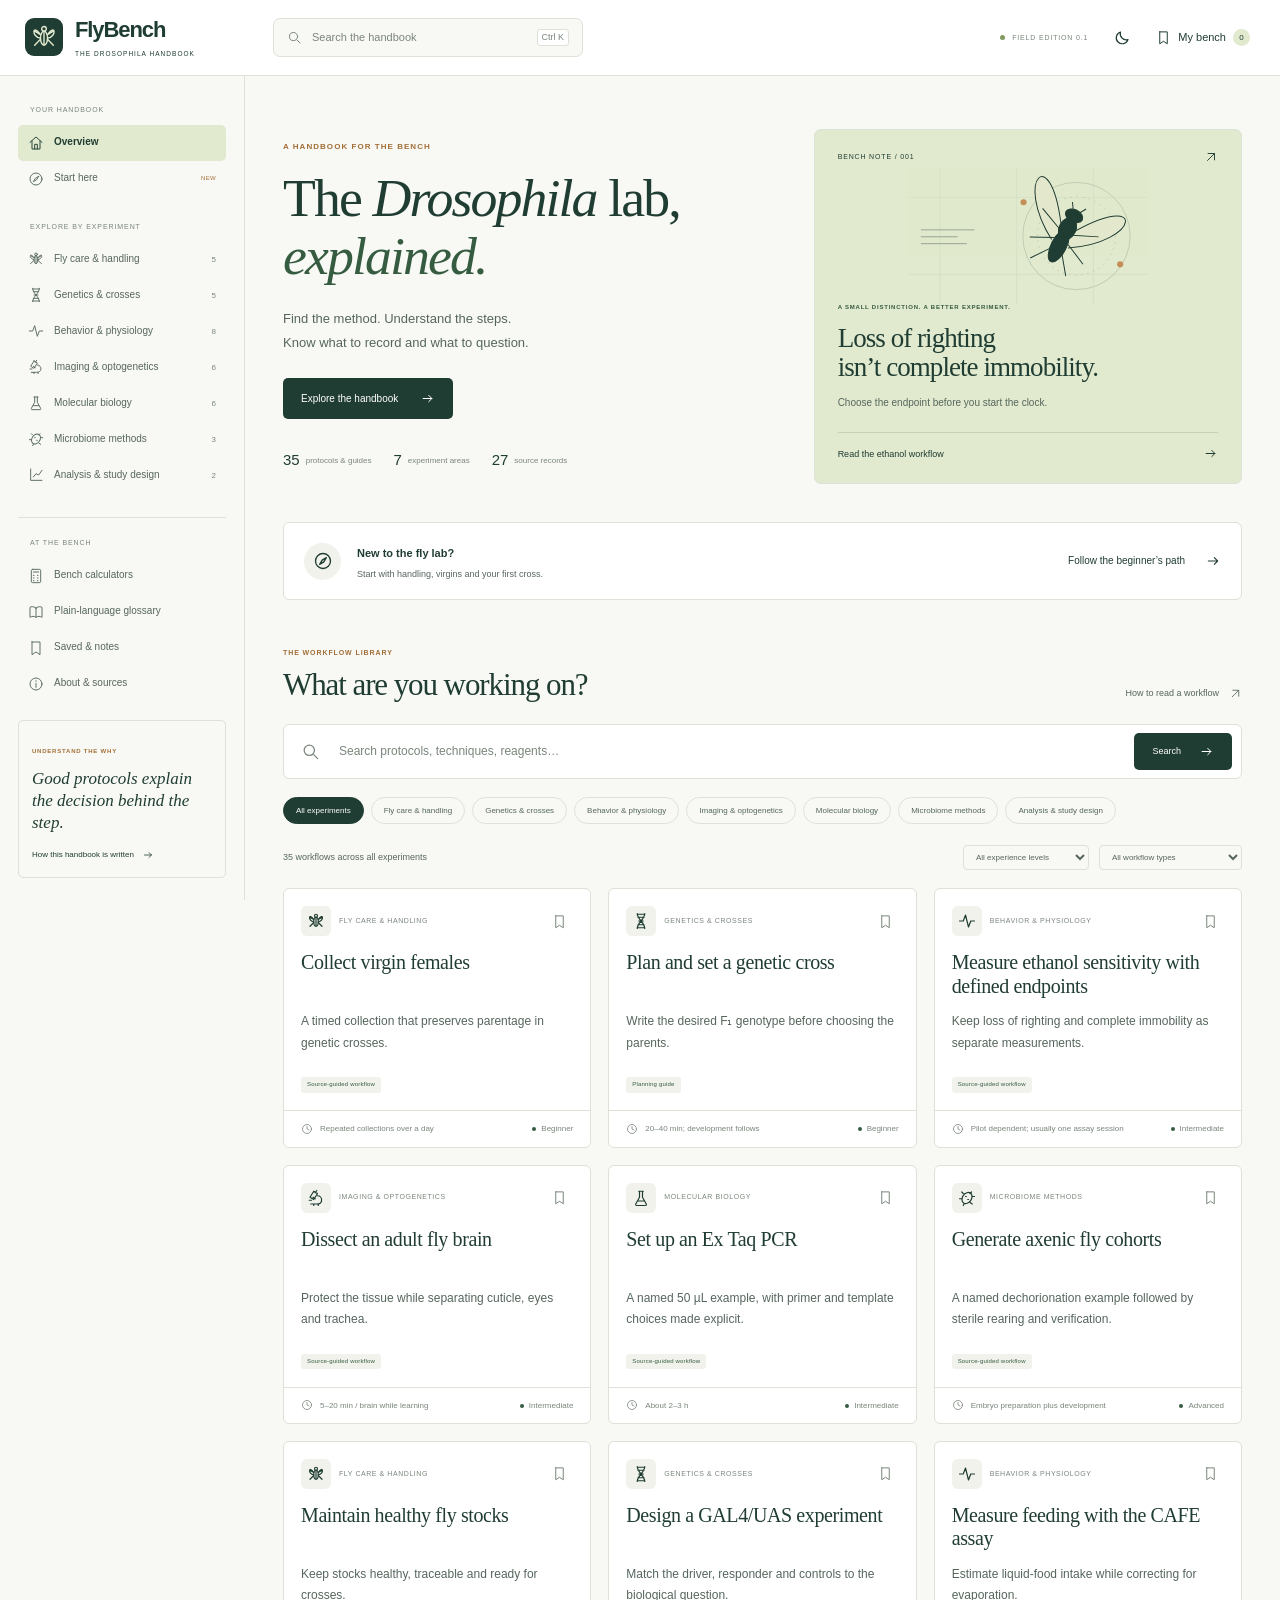
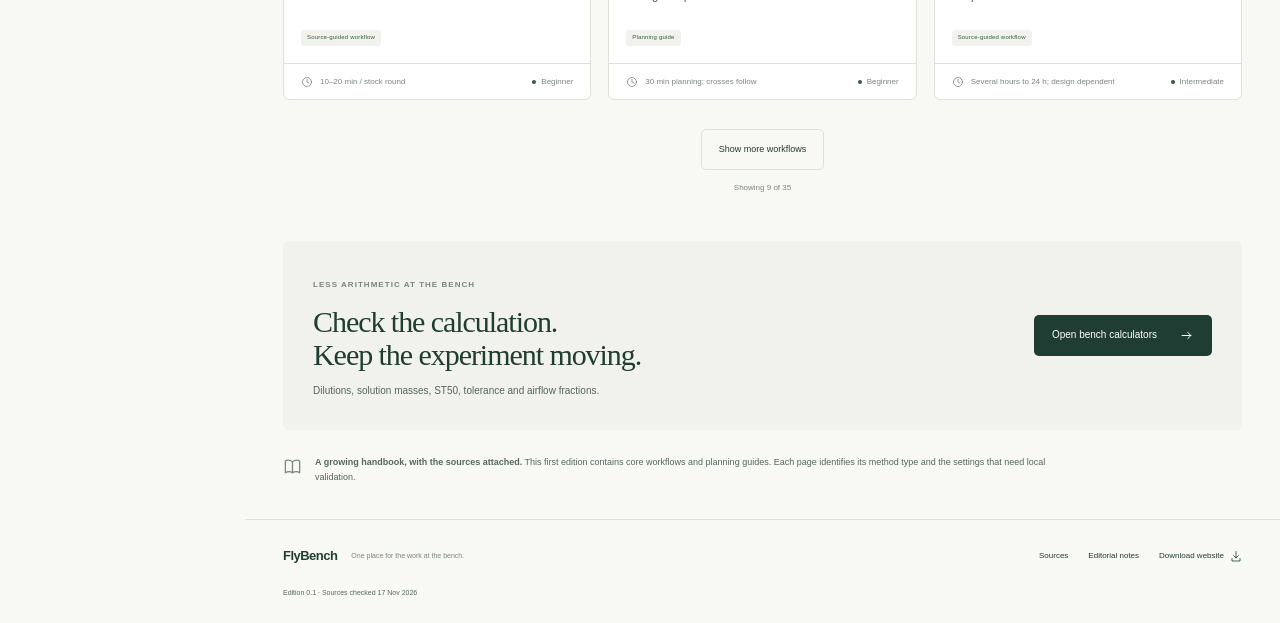
==== index.html @ c50e41b1 "Publish FlyBench Drosophila lab handbook with 35 sourced workflows" ====
<!doctype html><html lang="en"><head><meta charset="utf-8"><meta name="viewport" content="width=device-width,initial-scale=1"><meta name="color-scheme" content="light dark"><title>The Drosophila lab handbook · FlyBench</title><meta name="description" content="A source-linked Drosophila lab handbook with practical workflows, explanations, troubleshooting and bench calculators."><meta name="theme-color" content="#f7f8f4"><meta property="og:title" content="The Drosophila lab handbook · FlyBench"><meta property="og:description" content="A source-linked Drosophila lab handbook with practical workflows, explanations, troubleshooting and bench calculators."><meta property="og:type" content="website"><link rel="icon" type="image/svg+xml" href="assets/favicon.svg"><link rel="stylesheet" href="assets/styles.css"><script src="assets/theme.js"></script><script src="assets/handbook-data.js" defer></script><script src="assets/app.js" defer></script></head><body data-page="index"><svg xmlns="http://www.w3.org/2000/svg" style="display:none" aria-hidden="true"><symbol id="i-fly" viewBox="0 0 24 24"><path d="M12 7v12m-3-9C2 0 1 12 9 13m6-3c7-10 8 2 0 3M9 14l-5 5m11-5 5 5M9 10 4 7m11 3 5-3"/><ellipse cx="12" cy="13" rx="3" ry="6"/><circle cx="12" cy="5" r="2"/></symbol><symbol id="i-book" viewBox="0 0 24 24"><path d="M12 6c-4-3-8-2-9-1v15c3-2 6-2 9 0 3-2 6-2 9 0V5c-2-1-5-2-9 1Zm0 0v14"/></symbol><symbol id="i-dna" viewBox="0 0 24 24"><path d="M7 2c0 8 10 12 10 20M17 2c0 8-10 12-10 20M7 3h10M8 7h8m-7 5h6m-7 5h8M7 21h10"/></symbol><symbol id="i-activity" viewBox="0 0 24 24"><path d="M2 12h5l3-8 4 16 3-8h5"/></symbol><symbol id="i-scope" viewBox="0 0 24 24"><path d="m9 3 5 3-5 8-5-3 5-8Zm2 2 2-3m-5 9 3 2M14 9c7 0 8 11-1 11H5m1-5H3m6 5v2m6-2v2"/></symbol><symbol id="i-tube" viewBox="0 0 24 24"><path d="M9 3h6m-5 0v8L5 20c-.5 1 .3 2 1 2h12c1 0 1.5-1 1-2l-5-9V3M8 16h8"/></symbol><symbol id="i-microbe" viewBox="0 0 24 24"><ellipse cx="12" cy="12" rx="6" ry="8" transform="rotate(35 12 12)"/><path d="M7 6 5 4m11 2 2-2M5 13H2m17-3h3M8 20l-1 2m9-4 3 2m-9-10h1m2 4h1"/></symbol><symbol id="i-chart" viewBox="0 0 24 24"><path d="M4 3v17h17M8 15l4-5 4 2 5-7"/></symbol><symbol id="i-search" viewBox="0 0 24 24"><circle cx="10.5" cy="10.5" r="6.5"/><path d="m16 16 5 5"/></symbol><symbol id="i-arrow" viewBox="0 0 24 24"><path d="M5 12h14m-5-5 5 5-5 5"/></symbol><symbol id="i-external" viewBox="0 0 24 24"><path d="M6 18 18 6M7 6h11v11"/></symbol><symbol id="i-bookmark" viewBox="0 0 24 24"><path d="M6 3h12v19l-6-4-6 4V3Z"/></symbol><symbol id="i-clock" viewBox="0 0 24 24"><circle cx="12" cy="12" r="9"/><path d="M12 7v5l4 2"/></symbol><symbol id="i-check" viewBox="0 0 24 24"><path d="m5 12 4 4L20 5"/></symbol><symbol id="i-print" viewBox="0 0 24 24"><path d="M7 8V3h10v5M6 17H3V9h18v8h-3M7 14h10v8H7v-8Zm10-3h1"/></symbol><symbol id="i-download" viewBox="0 0 24 24"><path d="M12 3v13m-5-5 5 5 5-5M4 17v5h16v-5"/></symbol><symbol id="i-close" viewBox="0 0 24 24"><path d="m5 5 14 14M19 5 5 19"/></symbol><symbol id="i-menu" viewBox="0 0 24 24"><path d="M3 6h18M3 12h18M3 18h18"/></symbol><symbol id="i-home" viewBox="0 0 24 24"><path d="m3 11 9-8 9 8M6 9v12h12V9M10 21v-7h4v7"/></symbol><symbol id="i-compass" viewBox="0 0 24 24"><circle cx="12" cy="12" r="9"/><path d="m16 8-3 5-5 3 3-5 5-3Z"/></symbol><symbol id="i-info" viewBox="0 0 24 24"><circle cx="12" cy="12" r="9"/><path d="M12 11v6m0-10v1"/></symbol><symbol id="i-calculator" viewBox="0 0 24 24"><rect x="5" y="2" width="14" height="20" rx="2"/><path d="M8 6h8M8 11h1m5 0h1m-7 4h1m5 0h1m-7 4h1m5 0h1"/></symbol><symbol id="i-leaf" viewBox="0 0 24 24"><path d="M19 3C6 1 1 13 7 17c6 4 14-3 12-14ZM5 20 16 7"/></symbol><symbol id="i-moon" viewBox="0 0 24 24"><path d="M20 14A8 8 0 0 1 10 4a8 8 0 1 0 10 10Z"/></symbol></svg><a class="skip" href="#main">Skip to content</a><header class="topbar"><a class="brand" href="index.html"><span class="brand-icon"><svg class="icon " viewBox="0 0 24 24" fill="none" stroke="currentColor" stroke-width="1.6" stroke-linecap="round" stroke-linejoin="round" aria-hidden="true"><path d="M12 7v12m-3-9C2 0 1 12 9 13m6-3c7-10 8 2 0 3M9 14l-5 5m11-5 5 5M9 10 4 7m11 3 5-3"/><ellipse cx="12" cy="13" rx="3" ry="6"/><circle cx="12" cy="5" r="2"/></svg></span><span>FlyBench<small>THE DROSOPHILA HANDBOOK</small></span></a><button class="top-search" data-open-search aria-label="Search the handbook"><svg class="icon " viewBox="0 0 24 24" fill="none" stroke="currentColor" stroke-width="1.6" stroke-linecap="round" stroke-linejoin="round" aria-hidden="true"><circle cx="10.5" cy="10.5" r="6.5"/><path d="m16 16 5 5"/></svg><span>Search the handbook</span><kbd>Ctrl K</kbd></button><div class="top-actions"><span class="edition"><span></span> FIELD EDITION 0.1</span><button class="icon-button" data-theme aria-label="Switch to dark theme"><svg class="icon " viewBox="0 0 24 24" fill="none" stroke="currentColor" stroke-width="1.6" stroke-linecap="round" stroke-linejoin="round" aria-hidden="true"><path d="M20 14A8 8 0 0 1 10 4a8 8 0 1 0 10 10Z"/></svg></button><a class="bench-shortcut" href="bench.html"><svg class="icon " viewBox="0 0 24 24" fill="none" stroke="currentColor" stroke-width="1.6" stroke-linecap="round" stroke-linejoin="round" aria-hidden="true"><path d="M6 3h12v19l-6-4-6 4V3Z"/></svg><span>My bench</span><small data-saved-count>0</small></a><button class="icon-button mobile-menu" data-menu aria-label="Open topic navigation" aria-expanded="false" aria-controls="sidebar"><svg class="icon " viewBox="0 0 24 24" fill="none" stroke="currentColor" stroke-width="1.6" stroke-linecap="round" stroke-linejoin="round" aria-hidden="true"><path d="M3 6h18M3 12h18M3 18h18"/></svg></button></div></header><button class="sidebar-backdrop" aria-label="Close topic navigation" data-close-menu hidden></button><aside class="sidebar" id="sidebar"><div class="side-section"><p>YOUR HANDBOOK</p><a href="index.html" data-side="index"><svg class="icon " viewBox="0 0 24 24" fill="none" stroke="currentColor" stroke-width="1.6" stroke-linecap="round" stroke-linejoin="round" aria-hidden="true"><path d="m3 11 9-8 9 8M6 9v12h12V9M10 21v-7h4v7"/></svg><span>Overview</span></a><a href="start.html" data-side="start"><svg class="icon " viewBox="0 0 24 24" fill="none" stroke="currentColor" stroke-width="1.6" stroke-linecap="round" stroke-linejoin="round" aria-hidden="true"><circle cx="12" cy="12" r="9"/><path d="m16 8-3 5-5 3 3-5 5-3Z"/></svg><span>Start here</span><i>NEW</i></a></div><div class="side-section"><p>EXPLORE BY EXPERIMENT</p><a href="index.html?category=care#library" data-category-link="care"><svg class="icon " viewBox="0 0 24 24" fill="none" stroke="currentColor" stroke-width="1.6" stroke-linecap="round" stroke-linejoin="round" aria-hidden="true"><path d="M12 7v12m-3-9C2 0 1 12 9 13m6-3c7-10 8 2 0 3M9 14l-5 5m11-5 5 5M9 10 4 7m11 3 5-3"/><ellipse cx="12" cy="13" rx="3" ry="6"/><circle cx="12" cy="5" r="2"/></svg><span>Fly care & handling</span><small>5</small></a><a href="index.html?category=genetics#library" data-category-link="genetics"><svg class="icon " viewBox="0 0 24 24" fill="none" stroke="currentColor" stroke-width="1.6" stroke-linecap="round" stroke-linejoin="round" aria-hidden="true"><path d="M7 2c0 8 10 12 10 20M17 2c0 8-10 12-10 20M7 3h10M8 7h8m-7 5h6m-7 5h8M7 21h10"/></svg><span>Genetics & crosses</span><small>5</small></a><a href="index.html?category=behavior#library" data-category-link="behavior"><svg class="icon " viewBox="0 0 24 24" fill="none" stroke="currentColor" stroke-width="1.6" stroke-linecap="round" stroke-linejoin="round" aria-hidden="true"><path d="M2 12h5l3-8 4 16 3-8h5"/></svg><span>Behavior & physiology</span><small>8</small></a><a href="index.html?category=imaging#library" data-category-link="imaging"><svg class="icon " viewBox="0 0 24 24" fill="none" stroke="currentColor" stroke-width="1.6" stroke-linecap="round" stroke-linejoin="round" aria-hidden="true"><path d="m9 3 5 3-5 8-5-3 5-8Zm2 2 2-3m-5 9 3 2M14 9c7 0 8 11-1 11H5m1-5H3m6 5v2m6-2v2"/></svg><span>Imaging & optogenetics</span><small>6</small></a><a href="index.html?category=molecular#library" data-category-link="molecular"><svg class="icon " viewBox="0 0 24 24" fill="none" stroke="currentColor" stroke-width="1.6" stroke-linecap="round" stroke-linejoin="round" aria-hidden="true"><path d="M9 3h6m-5 0v8L5 20c-.5 1 .3 2 1 2h12c1 0 1.5-1 1-2l-5-9V3M8 16h8"/></svg><span>Molecular biology</span><small>6</small></a><a href="index.html?category=microbiome#library" data-category-link="microbiome"><svg class="icon " viewBox="0 0 24 24" fill="none" stroke="currentColor" stroke-width="1.6" stroke-linecap="round" stroke-linejoin="round" aria-hidden="true"><ellipse cx="12" cy="12" rx="6" ry="8" transform="rotate(35 12 12)"/><path d="M7 6 5 4m11 2 2-2M5 13H2m17-3h3M8 20l-1 2m9-4 3 2m-9-10h1m2 4h1"/></svg><span>Microbiome methods</span><small>3</small></a><a href="index.html?category=analysis#library" data-category-link="analysis"><svg class="icon " viewBox="0 0 24 24" fill="none" stroke="currentColor" stroke-width="1.6" stroke-linecap="round" stroke-linejoin="round" aria-hidden="true"><path d="M4 3v17h17M8 15l4-5 4 2 5-7"/></svg><span>Analysis & study design</span><small>2</small></a></div><div class="side-section resources"><p>AT THE BENCH</p><a href="tools.html" data-side="tools"><svg class="icon " viewBox="0 0 24 24" fill="none" stroke="currentColor" stroke-width="1.6" stroke-linecap="round" stroke-linejoin="round" aria-hidden="true"><rect x="5" y="2" width="14" height="20" rx="2"/><path d="M8 6h8M8 11h1m5 0h1m-7 4h1m5 0h1m-7 4h1m5 0h1"/></svg><span>Bench calculators</span></a><a href="glossary.html" data-side="glossary"><svg class="icon " viewBox="0 0 24 24" fill="none" stroke="currentColor" stroke-width="1.6" stroke-linecap="round" stroke-linejoin="round" aria-hidden="true"><path d="M12 6c-4-3-8-2-9-1v15c3-2 6-2 9 0 3-2 6-2 9 0V5c-2-1-5-2-9 1Zm0 0v14"/></svg><span>Plain-language glossary</span></a><a href="bench.html" data-side="bench"><svg class="icon " viewBox="0 0 24 24" fill="none" stroke="currentColor" stroke-width="1.6" stroke-linecap="round" stroke-linejoin="round" aria-hidden="true"><path d="M6 3h12v19l-6-4-6 4V3Z"/></svg><span>Saved & notes</span></a><a href="about.html" data-side="about"><svg class="icon " viewBox="0 0 24 24" fill="none" stroke="currentColor" stroke-width="1.6" stroke-linecap="round" stroke-linejoin="round" aria-hidden="true"><circle cx="12" cy="12" r="9"/><path d="M12 11v6m0-10v1"/></svg><span>About & sources</span></a></div><div class="sidebar-note"><span class="tiny-caps">UNDERSTAND THE WHY</span><p>Good protocols explain the decision behind the step.</p><a href="about.html#editorial">How this handbook is written <svg class="icon " viewBox="0 0 24 24" fill="none" stroke="currentColor" stroke-width="1.6" stroke-linecap="round" stroke-linejoin="round" aria-hidden="true"><path d="M5 12h14m-5-5 5 5-5 5"/></svg></a></div><div class="sidebar-bottom">35 workflows · 7 sections<span>Source-linked editorial draft</span></div></aside><div class="app-main"><main id="main"><div class="page-wrap"><section class="home-hero"><div class="hero-text"><p class="eyebrow">A HANDBOOK FOR THE BENCH</p><h1>The <i>Drosophila</i> lab,<br><em>explained.</em></h1><p>Find the method. Understand the steps.<br>Know what to record and what to question.</p><a class="button dark" href="#library">Explore the handbook <svg class="icon " viewBox="0 0 24 24" fill="none" stroke="currentColor" stroke-width="1.6" stroke-linecap="round" stroke-linejoin="round" aria-hidden="true"><path d="M5 12h14m-5-5 5 5-5 5"/></svg></a><div class="hero-metrics"><span><strong>35</strong> protocols & guides</span><span><strong>7</strong> experiment areas</span><span><strong>27</strong> source records</span></div></div><a class="field-card" href="protocol.html?slug=ethanol-sensitivity"><div class="field-card-heading"><span>BENCH NOTE / 001</span><svg class="icon " viewBox="0 0 24 24" fill="none" stroke="currentColor" stroke-width="1.6" stroke-linecap="round" stroke-linejoin="round" aria-hidden="true"><path d="M6 18 18 6M7 6h11v11"/></svg></div><svg class="hero-art" viewBox="0 0 310 180" fill="none" xmlns="http://www.w3.org/2000/svg" aria-hidden="true"><g stroke="currentColor" opacity=".22"><circle cx="218" cy="90" r="70"/><circle cx="218" cy="90" r="51" stroke-dasharray="2 6"/><path d="M0 140h310M0 40h310M40 0v180M140 0v180M240 0v180" opacity=".3"/></g><g transform="translate(204 85) rotate(27)" stroke="currentColor" stroke-width="1.3"><path d="M-6 0C-70-100-93-31-12 17M6 0C70-100 93-31 12 17" fill="#e3e8cc"/><path d="M-9 0-41-14M9 0l32-14M-10 13-39 27M10 13l29 14M-8 27-26 51M8 27l18 24"/><ellipse cy="20" rx="10" ry="23" fill="currentColor"/><ellipse cy="-5" rx="11" ry="15" fill="currentColor"/><ellipse cy="-24" rx="12" ry="8" fill="currentColor"/><path d="m-5-31-5-8m15 8 5-8"/></g><g fill="#c48f56"><circle cx="149" cy="46" r="4"/><circle cx="275" cy="127" r="4"/></g><path d="M15 82h70m-70 9h48m-48 9h60" stroke="currentColor" opacity=".5"/></svg><p class="tiny-caps">A SMALL DISTINCTION. A BETTER EXPERIMENT.</p><h2>Loss of righting<br>isn’t complete immobility.</h2><p>Choose the endpoint before you start the clock.</p><span class="field-card-link">Read the ethanol workflow <svg class="icon " viewBox="0 0 24 24" fill="none" stroke="currentColor" stroke-width="1.6" stroke-linecap="round" stroke-linejoin="round" aria-hidden="true"><path d="M5 12h14m-5-5 5 5-5 5"/></svg></span></a></section><section class="quick-path"><span class="path-icon"><svg class="icon " viewBox="0 0 24 24" fill="none" stroke="currentColor" stroke-width="1.6" stroke-linecap="round" stroke-linejoin="round" aria-hidden="true"><circle cx="12" cy="12" r="9"/><path d="m16 8-3 5-5 3 3-5 5-3Z"/></svg></span><div><strong>New to the fly lab?</strong><p>Start with handling, virgins and your first cross.</p></div><a href="start.html">Follow the beginner’s path <svg class="icon " viewBox="0 0 24 24" fill="none" stroke="currentColor" stroke-width="1.6" stroke-linecap="round" stroke-linejoin="round" aria-hidden="true"><path d="M5 12h14m-5-5 5 5-5 5"/></svg></a></section><section class="library-section" id="library"><div class="section-heading"><div><p class="eyebrow">THE WORKFLOW LIBRARY</p><h2>What are you working on?</h2></div><a class="subtle-link" href="about.html#editorial">How to read a workflow <svg class="icon " viewBox="0 0 24 24" fill="none" stroke="currentColor" stroke-width="1.6" stroke-linecap="round" stroke-linejoin="round" aria-hidden="true"><path d="M6 18 18 6M7 6h11v11"/></svg></a></div><form class="library-search" role="search"><label for="library-query"><svg class="icon " viewBox="0 0 24 24" fill="none" stroke="currentColor" stroke-width="1.6" stroke-linecap="round" stroke-linejoin="round" aria-hidden="true"><circle cx="10.5" cy="10.5" r="6.5"/><path d="m16 16 5 5"/></svg><span class="sr-only">Search workflows</span></label><input id="library-query" type="search" name="q" placeholder="Search protocols, techniques, reagents…" autocomplete="off"><button class="button dark" type="submit">Search <svg class="icon " viewBox="0 0 24 24" fill="none" stroke="currentColor" stroke-width="1.6" stroke-linecap="round" stroke-linejoin="round" aria-hidden="true"><path d="M5 12h14m-5-5 5 5-5 5"/></svg></button></form><div class="category-chips" role="group" aria-label="Filter by experiment"><button class="chip active" data-category="all" aria-pressed="true">All experiments</button><button class="chip" data-category="care" aria-pressed="false">Fly care & handling</button><button class="chip" data-category="genetics" aria-pressed="false">Genetics & crosses</button><button class="chip" data-category="behavior" aria-pressed="false">Behavior & physiology</button><button class="chip" data-category="imaging" aria-pressed="false">Imaging & optogenetics</button><button class="chip" data-category="molecular" aria-pressed="false">Molecular biology</button><button class="chip" data-category="microbiome" aria-pressed="false">Microbiome methods</button><button class="chip" data-category="analysis" aria-pressed="false">Analysis & study design</button></div><div class="library-controls"><p id="result-count" aria-live="polite"></p><div><label for="level-filter" class="sr-only">Filter by experience level</label><select id="level-filter"><option value="all">All experience levels</option><option>Beginner</option><option>Intermediate</option><option>Advanced</option></select><label for="kind-filter" class="sr-only">Filter by workflow type</label><select id="kind-filter"><option value="all">All workflow types</option><option value="source">Source-guided workflows</option><option value="guide">Guides</option><option value="template">Lab templates</option></select></div></div><div id="protocol-grid" class="protocol-grid"></div><div class="load-more-row"><button class="button outline" id="load-more">Show more workflows</button><span id="shown-count"></span></div><div class="library-empty" hidden><span><svg class="icon " viewBox="0 0 24 24" fill="none" stroke="currentColor" stroke-width="1.6" stroke-linecap="round" stroke-linejoin="round" aria-hidden="true"><circle cx="10.5" cy="10.5" r="6.5"/><path d="m16 16 5 5"/></svg></span><h3>No workflows match yet.</h3><p>Try a shorter term or clear your filters.</p><button class="button outline" data-clear-filters>Clear filters</button></div></section><section class="tools-promo"><div><span class="tiny-caps">LESS ARITHMETIC AT THE BENCH</span><h2>Check the calculation.<br>Keep the experiment moving.</h2><p>Dilutions, solution masses, ST50, tolerance and airflow fractions.</p></div><a class="button dark" href="tools.html">Open bench calculators <svg class="icon " viewBox="0 0 24 24" fill="none" stroke="currentColor" stroke-width="1.6" stroke-linecap="round" stroke-linejoin="round" aria-hidden="true"><path d="M5 12h14m-5-5 5 5-5 5"/></svg></a></section><div class="scope-note"><svg class="icon " viewBox="0 0 24 24" fill="none" stroke="currentColor" stroke-width="1.6" stroke-linecap="round" stroke-linejoin="round" aria-hidden="true"><path d="M12 6c-4-3-8-2-9-1v15c3-2 6-2 9 0 3-2 6-2 9 0V5c-2-1-5-2-9 1Zm0 0v14"/></svg><p><strong>A growing handbook, with the sources attached.</strong> This first edition contains core workflows and planning guides. Each page identifies its method type and the settings that need local validation.</p></div></div></main><footer class="site-footer"><div><strong>FlyBench</strong><span>One place for the work at the bench.</span></div><nav aria-label="Footer navigation"><a href="about.html#sources">Sources</a><a href="about.html#editorial">Editorial notes</a><a href="assets/FlyBench_GitHub_Pages.zip" download>Download website <svg class="icon " viewBox="0 0 24 24" fill="none" stroke="currentColor" stroke-width="1.6" stroke-linecap="round" stroke-linejoin="round" aria-hidden="true"><path d="M12 3v13m-5-5 5 5 5-5M4 17v5h16v-5"/></svg></a></nav><p>Edition 0.1 · Sources checked 17 Nov 2026</p></footer><dialog class="search-dialog" aria-labelledby="search-title"><div class="search-dialog-top"><h2 id="search-title">Find your next step.</h2><button class="icon-button" data-close-search aria-label="Close search"><svg class="icon " viewBox="0 0 24 24" fill="none" stroke="currentColor" stroke-width="1.6" stroke-linecap="round" stroke-linejoin="round" aria-hidden="true"><path d="m5 5 14 14M19 5 5 19"/></svg></button></div><label class="modal-search"><svg class="icon " viewBox="0 0 24 24" fill="none" stroke="currentColor" stroke-width="1.6" stroke-linecap="round" stroke-linejoin="round" aria-hidden="true"><circle cx="10.5" cy="10.5" r="6.5"/><path d="m16 16 5 5"/></svg><input type="search" id="global-search" placeholder="Try ‘virgin’, ‘ethanol’, ‘PCR’…" aria-label="Search all handbook workflows"></label><p class="search-status" aria-live="polite"></p><div class="global-results"></div><div class="search-dialog-bottom">Search titles, steps, materials and definitions.<kbd>Esc to close</kbd></div></dialog><div class="toast" role="status" aria-live="polite"></div></div></body></html>
---- assets/styles.css ----
:root{--paper:#f8f9f5;--surface:#f0f2eb;--card:#fff;--ink:#203d33;--body:#56665d;--muted:#7a867b;--line:#dce2d7;--green:#e1e9ce;--green-dark:#355b40;--ochre:#a36e36;--ochre-bg:#f2e9d9;--header:76px;--side:245px;--serif:Georgia,'Times New Roman',serif;--sans:Arial,Helvetica,sans-serif;color-scheme:light}
:root[data-theme=dark]{--paper:#172820;--surface:#1c3026;--card:#21392d;--ink:#e5ebdc;--body:#b6c4b3;--muted:#99ab99;--line:#3b5142;--green:#354b32;--green-dark:#c9dab3;--ochre:#dfb77e;--ochre-bg:#443c2b;color-scheme:dark}
*{box-sizing:border-box}html{scroll-behavior:smooth;scroll-padding-top:100px}body{margin:0;background:var(--paper);color:var(--ink);font:14px/1.65 var(--sans);-webkit-font-smoothing:antialiased}a{color:inherit;text-decoration:none}button,input,select,textarea{font:inherit}button,a{-webkit-tap-highlight-color:transparent}button{cursor:pointer}button:focus-visible,a:focus-visible,input:focus-visible,select:focus-visible,textarea:focus-visible,summary:focus-visible{outline:3px solid var(--ochre);outline-offset:4px}button{color:inherit}::selection{background:var(--green);color:var(--ink)}[hidden]{display:none!important}h1,h2,h3,h4,p{margin:0}h1,h2,h3{font-weight:400}h1,h2{font-family:var(--serif);letter-spacing:-.035em;line-height:1.08}h1{font-size:clamp(40px,4.5vw,65px)}h2{font-size:31px}h3{font-size:17px;line-height:1.4}p{color:var(--body)}p+p{margin-top:14px}.icon{display:inline-block;width:20px;height:20px;flex-shrink:0;vertical-align:middle;fill:none;stroke:currentColor;stroke-width:1.6;stroke-linecap:round;stroke-linejoin:round}.sr-only{position:absolute;width:1px;height:1px;padding:0;overflow:hidden;clip:rect(0,0,0,0);white-space:nowrap;border:0}.skip{position:fixed;top:-90px;left:20px;z-index:100;padding:12px 20px;background:var(--ink);color:var(--paper)}.skip:focus{top:15px}.topbar{height:var(--header);border-bottom:1px solid var(--line);background:var(--card);position:sticky;top:0;z-index:40;display:flex;align-items:center;padding:0 30px 0 25px;gap:28px}.brand{display:flex;align-items:center;gap:12px;min-width:calc(var(--side) - 25px);font-size:22px;font-weight:600;line-height:1.1;letter-spacing:-.05em}.brand-icon{width:38px;height:38px;display:flex;align-items:center;justify-content:center;background:#203d33;color:#e1e9ce;border-radius:9px}.brand-icon .icon{width:28px;height:28px;stroke-width:1.2}.brand small{display:block;font-size:6.5px;letter-spacing:.16em;margin-top:7px;font-weight:400}.top-search{display:flex;align-items:center;gap:10px;width:310px;max-width:35vw;border:1px solid var(--line);background:var(--paper);padding:9px 13px;border-radius:7px;color:var(--muted);font-size:11px}.top-search>.icon{width:15px;height:15px}.top-search kbd{margin-left:auto}.top-actions{margin-left:auto;display:flex;align-items:center;gap:19px}.edition{font-size:7px;letter-spacing:.12em;display:flex;align-items:center;gap:7px;white-space:nowrap;color:var(--muted)}.edition>span{width:5px;height:5px;background:#829a61;border-radius:50%}.icon-button{display:inline-flex;align-items:center;justify-content:center;width:30px;height:32px;padding:5px;border:0;background:transparent;color:var(--ink)}.icon-button .icon{width:18px;height:18px}.bench-shortcut{display:flex;align-items:center;gap:7px;font-size:11px;white-space:nowrap}.bench-shortcut .icon{width:15px;height:15px}.bench-shortcut small{background:var(--green);font-size:8px;min-width:17px;height:17px;border-radius:50%;display:flex;align-items:center;justify-content:center}kbd{font:9px/1.5 var(--sans);border:1px solid var(--line);border-radius:3px;background:var(--card);color:var(--muted);padding:1px 4px;white-space:nowrap}.mobile-menu{display:none}.sidebar{position:fixed;left:0;top:var(--header);bottom:0;width:var(--side);border-right:1px solid var(--line);background:var(--paper);padding:28px 18px 15px;z-index:35;overflow:auto;display:flex;flex-direction:column}.side-section{margin-bottom:24px}.side-section>p{font-size:7px;letter-spacing:.13em;padding:0 12px;margin-bottom:9px;color:var(--muted)}.side-section>a{display:flex;gap:10px;align-items:center;padding:8px 10px;border-radius:5px;font-size:10px;min-height:36px;color:var(--body)}.side-section>a>.icon{width:16px;height:16px;stroke-width:1.4}.side-section>a:hover{background:var(--surface)}.side-section>a.active{background:var(--green);color:var(--ink);font-weight:600}.side-section>a small{margin-left:auto;font-size:8px;color:var(--muted)}.side-section>a i{font-size:6px;font-style:normal;letter-spacing:.05em;color:var(--ochre);margin-left:auto}.side-section.resources{padding-top:19px;border-top:1px solid var(--line);margin-bottom:18px}.sidebar-note{padding:16px 13px;border:1px solid var(--line);border-radius:5px;margin-top:auto}.tiny-caps,.eyebrow{font-size:8px;letter-spacing:.13em;font-weight:600;line-height:1.6}.eyebrow{color:var(--ochre);margin-bottom:16px}.tiny-caps{color:var(--muted)}.sidebar-note>.tiny-caps{font-size:6px;color:var(--ochre)}.sidebar-note p{font:italic 17px/1.3 var(--serif);color:var(--ink);margin-top:8px}.sidebar-note>a{font-size:8px;margin-top:14px;display:flex;align-items:center;gap:8px}.sidebar-note>a .icon{width:12px;height:12px}.sidebar-bottom{font-size:7px;color:var(--body);padding:20px 12px 0}.sidebar-bottom span{display:block;margin-top:4px;color:var(--muted)}.sidebar-backdrop{display:none}.app-main{margin-left:var(--side);min-height:calc(100vh - var(--header));display:flex;flex-direction:column}main{flex:1}.page-wrap{width:min(1160px,calc(100% - 76px));margin:0 auto}.home-hero{display:grid;grid-template-columns:1.15fr 1fr;gap:38px;align-items:center;padding:53px 0 38px}.hero-text h1{font-size:clamp(41px,4.2vw,65px)}.hero-text h1 em{color:var(--green-dark)}.hero-text>p:not(.eyebrow){font-size:13px;line-height:1.8;margin-top:22px}.hero-text .button{margin-top:24px}.button{display:inline-flex;justify-content:center;align-items:center;gap:22px;min-height:41px;padding:10px 17px;border:1px solid transparent;border-radius:5px;font-size:10px;font-weight:500;line-height:1.4;transition:transform .15s,background .15s}.button>.icon{width:15px;height:15px}.button:hover{transform:translateY(-1px)}.dark{background:var(--ink);color:var(--card)}.outline{border-color:var(--line);background:transparent;color:var(--ink)}.outline:hover{background:var(--surface)}.hero-metrics{display:flex;gap:22px;margin-top:29px}.hero-metrics>span{font-size:8px;color:var(--muted);display:flex;align-items:center;gap:6px}.hero-metrics strong{font-size:15px;color:var(--ink);font-weight:400}.field-card{background:var(--green);border:1px solid var(--line);border-radius:7px;display:block;padding:20px 23px 22px;overflow:hidden}.field-card-heading{display:flex;justify-content:space-between;align-items:center;font-size:7px;letter-spacing:.12em}.field-card-heading>.icon{width:14px;height:14px}.hero-art{width:100%;height:138px;display:block;margin:3px 0 -2px}.field-card .tiny-caps{font-size:6px;color:var(--green-dark)}.field-card h2{font-size:27px;line-height:1.1;margin-top:11px}.field-card>p:not(.tiny-caps){font-size:10px;line-height:1.65;margin-top:12px}.field-card-link{font-size:9px;display:flex;align-items:center;justify-content:space-between;margin-top:21px;padding-top:13px;border-top:1px solid #203d3325}.field-card-link>.icon{width:15px;height:15px}.quick-path{display:flex;align-items:center;gap:16px;border:1px solid var(--line);border-radius:6px;padding:18px 20px;background:var(--card);margin-bottom:47px}.path-icon{width:37px;height:37px;background:var(--surface);border-radius:50%;display:flex;align-items:center;justify-content:center}.path-icon>.icon{width:20px;height:20px}.quick-path strong{font-size:11px;font-weight:600}.quick-path p{font-size:9px;margin-top:2px}.quick-path>a{font-size:10px;margin-left:auto;display:flex;align-items:center;gap:20px;white-space:nowrap}.quick-path>a>.icon{width:16px;height:16px}.section-heading{display:flex;align-items:flex-end;justify-content:space-between;gap:20px;margin-bottom:23px}.section-heading .eyebrow{margin-bottom:9px;font-size:7px}.section-heading h2{font-size:31px}.subtle-link{font-size:9px;color:var(--body);display:inline-flex;gap:10px;align-items:center}.subtle-link>.icon{width:13px;height:13px}.subtle-link:hover{color:var(--ink);text-decoration:underline;text-underline-offset:4px}.library-search{display:flex;align-items:center;gap:12px;background:var(--card);border:1px solid var(--line);border-radius:6px;padding:8px 9px 8px 17px}.library-search>label{display:flex}.library-search>label .icon{width:19px;height:19px;color:var(--muted)}.library-search input{border:0;background:transparent;min-width:0;flex:1;font-size:12px;color:var(--ink);outline:none;padding:7px}.library-search input::placeholder{color:var(--muted)}.library-search .button{font-size:9px;min-height:36px;gap:18px}.category-chips{display:flex;flex-wrap:wrap;gap:7px;margin:18px 0 21px}.chip{border:1px solid var(--line);border-radius:20px;padding:7px 12px;background:transparent;color:var(--body);font-size:8px;line-height:1.4;white-space:nowrap}.chip:hover{background:var(--surface)}.chip.active{border-color:var(--ink);background:var(--ink);color:var(--card)}.library-controls{display:flex;justify-content:space-between;align-items:center;margin-bottom:18px;gap:20px}.library-controls>p{font-size:9px}.library-controls>div{display:flex;gap:10px}.library-controls select{font-size:8px;padding:6px 23px 6px 8px;background:var(--paper);color:var(--body);border:1px solid var(--line);border-radius:4px}.protocol-grid{display:grid;grid-template-columns:repeat(3,minmax(0,1fr));gap:17px}.protocol-card{background:var(--card);border:1px solid var(--line);border-radius:6px;display:flex;flex-direction:column;position:relative;transition:border-color .15s,transform .15s;min-width:0;overflow:hidden}.protocol-card:hover{border-color:#a4b69c;transform:translateY(-2px)}.card-top{display:flex;align-items:center;gap:8px;padding:17px 17px 0}.category-icon{background:var(--surface);width:30px;height:30px;display:flex;align-items:center;justify-content:center;border-radius:6px}.category-icon .icon{width:18px;height:18px}.card-category{font-size:6px;letter-spacing:.08em;color:var(--muted);text-transform:uppercase;max-width:calc(100% - 75px);line-height:1.5}.save-button{margin-left:auto;width:27px;height:30px;border:0;background:transparent;color:var(--muted);display:flex;justify-content:center;align-items:center;padding:5px}.save-button .icon{width:15px;height:15px}.save-button[aria-pressed=true]{color:var(--green-dark)}.save-button[aria-pressed=true] .icon{fill:var(--green)}.card-main{display:block;padding:15px 17px 17px;flex:1}.card-main h3{font:400 20px/1.18 var(--serif);letter-spacing:-.02em;min-height:48px;overflow-wrap:anywhere}.card-main>p{font-size:10px;line-height:1.75;margin-top:12px;min-height:51px}.card-type{display:inline-block;margin-top:15px;font-size:6px;letter-spacing:.03em;color:var(--green-dark);background:var(--surface);border-radius:3px;padding:3px 6px}.card-type.template{color:var(--ochre);background:var(--ochre-bg)}.card-bottom{display:flex;align-items:center;gap:7px;font-size:7px;color:var(--muted);border-top:1px solid var(--line);padding:11px 17px}.card-bottom>.icon{width:12px;height:12px}.card-bottom .level{margin-left:auto;white-space:nowrap}.level:before{content:'';display:inline-block;width:4px;height:4px;background:var(--green-dark);border-radius:50%;margin-right:5px;vertical-align:middle}.load-more-row{display:flex;flex-direction:column;align-items:center;gap:11px;margin-top:29px}.load-more-row .button{font-size:9px}.load-more-row>span{font-size:8px;color:var(--muted)}.tools-promo{display:flex;gap:30px;align-items:center;justify-content:space-between;padding:30px;border-radius:6px;background:var(--surface);margin:47px 0 25px}.tools-promo h2{font-size:30px;margin:12px 0}.tools-promo p{font-size:10px}.tools-promo>.button{white-space:nowrap}.scope-note{display:flex;align-items:flex-start;gap:13px;font-size:9px;margin-bottom:35px;color:var(--muted)}.scope-note>.icon{width:19px;height:19px;margin-top:2px}.scope-note p{max-width:770px}.scope-note strong{font-weight:600}.site-footer{padding:25px 38px;border-top:1px solid var(--line);margin-top:auto;display:flex;align-items:center;justify-content:space-between;flex-wrap:wrap;gap:20px}.site-footer>div{display:flex;align-items:center;gap:14px}.site-footer strong{font-size:13px;font-weight:600;letter-spacing:-.04em}.site-footer>div>span{font-size:7px;color:var(--muted)}.site-footer nav{display:flex;gap:20px;font-size:8px}.site-footer nav a{display:flex;gap:6px;align-items:center}.site-footer nav .icon{width:12px;height:12px}.site-footer>p{font-size:7px;width:100%;margin:0}.page-intro{padding:52px 0 38px}.page-intro h1{font-size:clamp(40px,4.3vw,58px)}.page-intro>p:not(.eyebrow){font-size:13px;max-width:650px;line-height:1.85;margin-top:24px}.loading-state,.error-state{padding-block:60px;min-height:60vh}.loading-state h1{font-size:42px}.error-state p:not(.eyebrow){margin-top:25px}.error-state .button{margin-top:25px}.reader-wrap{padding-top:28px;padding-bottom:45px}.breadcrumbs{display:flex;gap:8px;align-items:center;font-size:8px;color:var(--muted);margin-bottom:29px;flex-wrap:wrap}.breadcrumbs>.icon{width:12px;height:12px}.breadcrumbs a:hover{text-decoration:underline}.reader-header{max-width:850px;margin-bottom:31px}.reader-tags{display:flex;gap:8px;flex-wrap:wrap;align-items:center;margin-bottom:16px}.pill{font-size:7px;border:1px solid var(--line);border-radius:20px;padding:4px 9px;color:var(--body)}.pill.category{background:var(--green);border-color:transparent;color:var(--green-dark)}.pill.template{background:var(--ochre-bg);color:var(--ochre)}.reader-header h1{font-size:clamp(36px,3.8vw,51px);line-height:1.12;overflow-wrap:anywhere}.reader-header>p{font-size:13px;line-height:1.85;max-width:690px;margin-top:18px}.reader-meta{display:flex;gap:18px;flex-wrap:wrap;margin-top:20px;font-size:8px;color:var(--muted)}.reader-meta>span{display:flex;gap:6px;align-items:center}.reader-meta .icon{width:13px;height:13px}.reader-actions{display:flex;align-items:center;gap:10px;flex-wrap:wrap;margin-bottom:28px}.reader-actions .button{font-size:8px;gap:9px;min-height:34px;padding:8px 12px}.reader-actions .button .icon{width:13px;height:13px}.reader-actions .button[aria-pressed=true]{background:var(--green);color:var(--ink);border-color:var(--green)}.provenance-note{border:1px solid var(--line);background:var(--surface);border-radius:5px;font-size:9px;padding:13px 16px;display:flex;gap:10px;align-items:flex-start;margin-bottom:30px;max-width:850px}.provenance-note>.icon{width:16px;height:16px;margin-top:2px}.provenance-note.template{background:var(--ochre-bg);border-color:transparent}.reader-layout{display:grid;grid-template-columns:minmax(0,1fr) 165px;gap:44px}.article-content{min-width:0}.article-section{padding:27px 0;border-top:1px solid var(--line);scroll-margin-top:98px}.article-section>h2{font-size:26px;margin-bottom:19px}.article-section>p{font-size:12px;line-height:1.9}.article-section ul{padding-left:17px;margin:0}.article-section li{font-size:11px;line-height:1.85;color:var(--body);margin-bottom:7px;padding-left:3px}.article-section li:last-child{margin-bottom:0}.material-list{list-style:none;padding:0!important;display:grid;grid-template-columns:1fr 1fr;gap:0 20px}.material-list li{padding:9px 0 9px 19px;position:relative;border-bottom:1px solid var(--line);font-size:10px;line-height:1.6;margin:0}.material-list li:before{content:'';position:absolute;left:0;top:14px;width:7px;height:7px;border:1px solid var(--muted);border-radius:1px}.parameter-table{width:100%;border-collapse:collapse;font-size:10px;margin-top:22px}.parameter-table caption{text-align:left;font-size:8px;font-weight:600;letter-spacing:.08em;color:var(--muted);margin-bottom:10px}.parameter-table th,.parameter-table td{text-align:left;vertical-align:top;border:1px solid var(--line);padding:10px 12px;line-height:1.7}.parameter-table th{font-weight:500;background:var(--surface);width:38%;color:var(--ink)}.parameter-table td{color:var(--body)}.steps-heading{display:flex;justify-content:space-between;align-items:center;gap:18px;margin-bottom:13px}.steps-heading h2{font-size:26px}.quiet-button{border:0;background:transparent;font-size:8px;padding:4px 0;color:var(--muted);text-decoration:underline;text-underline-offset:3px}.step-progress{display:flex;align-items:center;gap:14px;margin-bottom:24px}.step-progress progress{height:5px;flex:1;appearance:none;border:0;border-radius:10px;overflow:hidden;background:var(--line)}.step-progress progress::-webkit-progress-bar{background:var(--line)}.step-progress progress::-webkit-progress-value{background:var(--green-dark)}.step-progress>span{font-size:8px;color:var(--muted);white-space:nowrap}.step-list{display:flex;flex-direction:column;gap:13px}.step-row{background:var(--card);border:1px solid var(--line);border-radius:5px;padding:17px 18px;display:grid;grid-template-columns:22px 1fr;gap:13px;position:relative}.step-row input{appearance:none;width:19px;height:19px;border:1px solid var(--line);border-radius:4px;margin:0;cursor:pointer;background:var(--paper)}.step-row input:checked{background:var(--green-dark);border-color:var(--green-dark)}.step-row input:checked:after{content:'';display:block;width:8px;height:4px;border:1.5px solid var(--card);border-width:0 0 1.5px 1.5px;transform:rotate(-45deg);margin:5px 4px}.step-row:has(input:checked){border-color:var(--green-dark)}.step-number{font-size:7px;letter-spacing:.1em;color:var(--muted);display:block;margin-bottom:5px}.step-title{font-size:12px;font-weight:600;line-height:1.5;cursor:pointer;display:block}.step-row p{font-size:11px;line-height:1.9;margin-top:8px}.why{background:var(--surface);color:var(--body);border-radius:3px;padding:8px 10px;font-size:9px;line-height:1.7;margin-top:12px}.why strong{font-size:7px;color:var(--green-dark);letter-spacing:.06em;margin-right:5px}.record-grid{display:flex;gap:7px;flex-wrap:wrap}.record-grid>span{padding:7px 11px;background:var(--surface);border:1px solid var(--line);border-radius:3px;color:var(--body);font-size:9px}.expected-box{background:var(--green);border-radius:5px;padding:18px}.expected-box h2{font-size:24px;margin-bottom:12px}.expected-box p{font-size:11px;line-height:1.9}.troubleshoot{border:1px solid var(--line);border-radius:5px;margin-bottom:10px;background:var(--card)}.troubleshoot summary{padding:13px 16px;cursor:pointer;list-style:none;font-size:11px;display:flex;justify-content:space-between;align-items:center;gap:20px}.troubleshoot summary:after{content:'+';font-size:20px;font-weight:400;color:var(--muted)}.troubleshoot[open] summary:after{content:'−'}.troubleshoot summary::-webkit-details-marker{display:none}.troubleshoot>p{padding:0 16px 15px;font-size:11px;line-height:1.9}.source-row{display:flex;gap:12px;padding:15px 0;border-bottom:1px solid var(--line)}.source-row:first-child{padding-top:0}.source-number{font:italic 17px var(--serif);color:var(--ochre);width:20px;flex-shrink:0;padding-top:2px}.source-row h3{font:500 11px/1.6 var(--sans)}.source-row h3>a:hover{text-decoration:underline;text-underline-offset:4px}.source-row h3 .icon{width:12px;height:12px}.source-row p{font-size:9px;margin-top:5px}.source-row .source-kind{display:inline-block;font-size:7px;padding:3px 6px;background:var(--surface);border-radius:3px;margin-top:9px;color:var(--muted)}.source-context{font-size:9px;margin-top:17px!important}.notes-label{display:flex;justify-content:space-between;align-items:center;gap:20px;margin-bottom:12px}.notes-label h2{font-size:26px}.note-status{font-size:8px;color:var(--muted)}.bench-note{width:100%;min-height:160px;resize:vertical;border:1px solid var(--line);border-radius:5px;padding:15px;background:var(--card);color:var(--ink);font-size:11px;line-height:1.8}.notes-caption{font-size:8px!important;margin-top:10px}.print-notes{display:none}.toc{position:sticky;top:105px;align-self:start;padding-top:17px}.toc>p{font-size:7px;letter-spacing:.12em;color:var(--muted);margin-bottom:14px}.toc a{display:block;font-size:9px;color:var(--body);border-left:1px solid var(--line);padding:7px 0 7px 14px}.toc a:hover{color:var(--ink);border-color:var(--green-dark)}.toc .toc-tip{border:1px solid var(--line);border-radius:4px;padding:13px;margin-top:24px}.toc-tip span{font-size:7px;letter-spacing:.08em;color:var(--ochre)}.toc-tip p{font:italic 17px/1.4 var(--serif);margin-top:8px;color:var(--ink)}.related-list{display:grid;grid-template-columns:1fr 1fr;gap:10px}.related-link{display:flex;align-items:center;justify-content:space-between;gap:15px;padding:13px;border:1px solid var(--line);border-radius:4px;background:var(--card);font-size:10px}.related-link:hover{border-color:var(--green-dark)}.related-link>.icon{width:15px;height:15px}.learning-path{max-width:850px;margin-bottom:48px}.path-step{padding:29px 0;border-top:1px solid var(--line);display:grid;grid-template-columns:65px 1fr;gap:22px}.path-number{font:italic 37px var(--serif);color:var(--ochre)}.path-step .tiny-caps{font-size:7px}.path-step h2{font-size:29px;margin-top:10px}.path-step p{font-size:12px;max-width:620px;line-height:1.85;margin-top:15px}.path-step a{margin-top:18px}.reading-key{padding:28px;background:var(--surface);border-radius:6px;margin-bottom:45px}.reading-key>h2{font-size:29px;margin-bottom:26px}.reading-key>div{display:grid;grid-template-columns:repeat(3,1fr);gap:25px}.reading-key article>span{font-size:8px;color:var(--ochre)}.reading-key article h3{font-size:13px;margin-top:10px}.reading-key article p{font-size:10px;line-height:1.8;margin-top:10px}.bench-toolbar{display:flex;align-items:center;justify-content:space-between;gap:20px;margin-bottom:25px}.bench-toolbar h2{font-size:27px}.bench-toolbar h2 span{font:11px var(--sans);padding:5px 8px;background:var(--green);border-radius:50%;margin-left:10px}.bench-toolbar .button{font-size:8px;gap:10px}.bench-empty,.library-empty{padding:55px 20px;text-align:center;border:1px dashed var(--line);border-radius:6px}.bench-empty>.icon,.library-empty .icon{width:35px;height:35px;color:var(--muted);margin-bottom:20px}.bench-empty h2,.library-empty h3{font:30px var(--serif);letter-spacing:-.03em}.bench-empty p,.library-empty p{font-size:12px;margin-top:13px}.bench-empty .button,.library-empty .button{margin-top:24px}.notes-index{margin:40px 0}.notes-index>h2{font-size:27px;margin-bottom:20px}.note-index-row{padding:18px 0;border-top:1px solid var(--line)}.note-index-row h3{font-size:12px;font-weight:600}.note-index-row p{font-size:11px;line-height:1.8;white-space:pre-wrap;margin-top:8px}.note-index-row a{font-size:9px;display:inline-block;margin-top:10px;color:var(--green-dark)}.glossary-search{display:flex;gap:12px;padding:14px 17px;border:1px solid var(--line);border-radius:5px;background:var(--card);max-width:650px;margin-bottom:18px;align-items:center}.glossary-search .icon{width:18px;height:18px;color:var(--muted)}.glossary-search input{border:0;background:transparent;color:var(--ink);font-size:12px;flex:1;min-width:0}.small{font-size:9px}.muted{color:var(--muted)}.glossary-list{margin:23px 0 45px}.glossary-row{display:grid;grid-template-columns:200px 1fr;gap:30px;border-top:1px solid var(--line);padding:22px 0;align-items:baseline}.glossary-row h2{font:20px/1.3 var(--serif);letter-spacing:-.02em}.glossary-row p{font-size:12px;line-height:1.85;max-width:700px}.tool-tabs{display:flex;flex-wrap:wrap;gap:8px;margin-bottom:24px}.tool-tabs>.chip{font-size:10px;padding:8px 16px}.calculator-panel{display:grid;grid-template-columns:1fr .9fr;background:var(--card);border:1px solid var(--line);border-radius:6px;overflow:hidden;margin-bottom:40px}.calculator-input{padding:32px}.calculator-input>.tiny-caps{font-size:7px;color:var(--ochre)}.calculator-input h2{font-size:31px;margin-top:14px}.calculator-input>p:not(.tiny-caps){font-size:11px;line-height:1.8;margin-top:18px}.calculator-fields{display:grid;grid-template-columns:1fr 1fr;gap:20px 17px;margin-top:27px}.calculator-fields>label{font-size:9px;display:block;color:var(--body)}.input-with-unit{display:flex;align-items:center;gap:8px;border:1px solid var(--line);border-radius:4px;background:var(--paper);padding-right:10px;margin-top:8px}.input-with-unit input{min-width:0;width:100%;padding:10px;border:0;background:transparent;color:var(--ink);font-size:14px}.input-with-unit>span{font-size:8px;color:var(--muted);white-space:nowrap}.calculator-input form>.button{margin-top:25px}.calculator-output{background:var(--surface);padding:33px;display:flex;flex-direction:column;align-items:flex-start}.calculator-output>.tiny-caps{font-size:7px}.calculator-output output{display:block;font:31px/1.2 var(--serif);letter-spacing:-.03em;margin-top:22px;overflow-wrap:anywhere}.calculator-output output.error{font:14px/1.7 var(--sans);color:var(--ochre);letter-spacing:0}.calculation-detail{font-size:11px;line-height:1.8;margin-top:14px;white-space:pre-line}.formula{margin-top:32px;padding-top:22px;border-top:1px solid var(--line);width:100%}.formula span{display:block;font-size:7px;color:var(--muted);letter-spacing:.1em;margin-bottom:10px}.formula code{font:10px/1.9 'Courier New',monospace;color:var(--ink);overflow-wrap:anywhere}.tool-note{font-size:10px;line-height:1.9;margin-top:22px}.calculator-reading{padding:0 0 40px;max-width:700px}.calculator-reading h2{font-size:27px;margin-bottom:20px}.calculator-reading>a{border-top:1px solid var(--line);display:flex;align-items:center;justify-content:space-between;gap:20px;font-size:11px;padding:15px 0}.calculator-reading>a>.icon{width:16px;height:16px}.about-editorial{display:grid;grid-template-columns:1fr 1fr;gap:35px 40px;margin-bottom:55px}.about-editorial>div{border-top:1px solid var(--line);padding-top:25px}.about-editorial h2{font-size:27px;margin-bottom:19px}.about-editorial p,.about-editorial dd{font-size:11px;line-height:1.9}.about-editorial dl{margin:0}.about-editorial dt{font-size:10px;font-weight:600;margin-top:17px}.about-editorial dt:first-child{margin-top:0}.about-editorial dd{margin:5px 0 0;color:var(--body)}.sources-section{margin-bottom:45px}.sources-section .source-row{padding:20px 0}.search-dialog{width:min(650px,calc(100% - 35px));max-height:80vh;overflow:auto;padding:25px;background:var(--card);color:var(--ink);border:1px solid var(--line);border-radius:10px;margin-top:min(16vh,150px)}.search-dialog::backdrop{background:#10251eb0;backdrop-filter:blur(3px)}.search-dialog-top{display:flex;justify-content:space-between;align-items:center;gap:20px;margin-bottom:20px}.search-dialog-top h2{font-size:28px}.modal-search{display:flex;align-items:center;gap:13px;border:1px solid var(--line);border-radius:5px;background:var(--paper);padding:12px 15px}.modal-search>.icon{width:18px;height:18px;color:var(--muted)}.modal-search input{flex:1;min-width:0;border:0;background:transparent;color:var(--ink);font-size:13px;outline:none}.search-status{font-size:9px;margin-top:16px}.global-results{margin-top:12px}.global-result{display:flex;gap:13px;padding:14px 7px;border-top:1px solid var(--line);align-items:center}.global-result:hover{background:var(--paper)}.global-result>.icon{width:19px;height:19px;color:var(--muted)}.global-result>div{min-width:0;flex:1}.global-result strong{display:block;font-size:11px;font-weight:500}.global-result small{display:block;font-size:8px;color:var(--muted);margin-top:5px}.global-result>.result-arrow{width:14px;height:14px;margin-left:auto}.search-dialog-bottom{font-size:8px;color:var(--muted);display:flex;align-items:center;justify-content:space-between;padding-top:18px;gap:20px}.toast{position:fixed;z-index:100;bottom:25px;left:calc(50% + var(--side)/2);transform:translate(-50%,20px);background:var(--ink);color:var(--card);border:1px solid var(--line);padding:12px 20px;border-radius:7px;font-size:11px;box-shadow:0 7px 25px #0002;opacity:0;pointer-events:none;transition:opacity .2s,transform .2s;max-width:calc(100% - 30px);text-align:center}.toast.visible{opacity:1;transform:translate(-50%,0)}
@media(min-width:1600px){.page-wrap{width:min(1230px,calc(100% - 100px))}.home-hero{padding-block:65px 45px;gap:70px}.hero-text h1{font-size:72px}.field-card{max-width:450px}.hero-art{height:180px}.protocol-grid{gap:22px}.card-main h3{font-size:23px}.card-main>p{font-size:12px}.card-top{padding:21px 21px 0}.card-main{padding:19px 21px 22px}.card-category{font-size:7px}.card-type{font-size:7px}.card-bottom{font-size:8px;padding:13px 21px}.reader-layout{grid-template-columns:minmax(0,900px) 190px;gap:65px}}
@media(max-width:1200px){:root{--side:220px}.topbar{gap:18px;padding-inline:18px}.brand{min-width:202px}.top-search{width:270px}.edition{display:none}.top-actions{gap:13px}.page-wrap{width:calc(100% - 52px)}.home-hero{gap:26px}.hero-text h1{font-size:48px}.field-card{padding:17px 19px}.field-card h2{font-size:24px}.hero-art{height:123px}.hero-metrics{gap:15px}.hero-metrics>span{font-size:7px}.hero-metrics strong{font-size:13px}.card-top{padding-inline:14px;gap:7px}.card-main{padding-inline:14px}.card-main h3{font-size:19px}.card-main>p{font-size:9px}.card-category{font-size:5.5px}.card-bottom{padding-inline:14px;font-size:6px}.tools-promo{padding:25px}.tools-promo h2{font-size:27px}.tools-promo>.button{font-size:9px}.site-footer{padding-inline:26px}.reader-layout{grid-template-columns:minmax(0,1fr) 140px;gap:27px}.reader-header h1{font-size:44px}.material-list{grid-template-columns:1fr}.calculator-input,.calculator-output{padding:25px}.calculator-fields{gap:17px 13px}.glossary-row{grid-template-columns:170px 1fr;gap:25px}.quick-path>a{font-size:9px;gap:12px}.about-editorial{gap:30px}.reader-meta{gap:13px}}
@media(max-width:1000px){:root{--side:200px}.brand{min-width:182px;font-size:20px;gap:9px}.brand-icon{width:33px;height:33px}.brand small{font-size:5.5px}.top-search{width:245px}.top-actions{gap:10px}.bench-shortcut{font-size:10px}.sidebar{padding-inline:12px}.side-section>a{font-size:9px;gap:8px;padding-inline:8px}.side-section>p{font-size:6px;padding-inline:8px}.sidebar-note p{font-size:16px}.sidebar-note>a{font-size:7px}.home-hero{grid-template-columns:1fr .85fr;gap:22px}.hero-text h1{font-size:43px}.hero-text>.eyebrow{font-size:7px}.hero-text>p:not(.eyebrow){font-size:12px}.hero-metrics{gap:12px;flex-wrap:wrap}.hero-metrics>span{font-size:6px}.hero-art{height:110px}.field-card h2{font-size:23px}.field-card .tiny-caps{font-size:5px}.field-card-heading{font-size:6px}.field-card>p:not(.tiny-caps){font-size:9px}.field-card-link{font-size:8px}.quick-path{gap:12px;padding:15px}.quick-path>a{font-size:8px;gap:7px}.quick-path p{font-size:8px}.path-icon{width:31px;height:31px}.quick-path strong{font-size:10px}.section-heading h2{font-size:28px}.section-heading>.subtle-link{display:none}.protocol-grid{grid-template-columns:repeat(2,minmax(0,1fr))}.card-main h3{font-size:23px}.card-main>p{font-size:11px;min-height:58px}.card-category{font-size:6px}.card-bottom{font-size:7px}.card-type{font-size:7px}.card-top,.card-main{padding-inline:17px}.card-bottom{padding-inline:17px}.tools-promo{gap:20px;align-items:flex-start;flex-direction:column}.tools-promo h2{font-size:30px}.site-footer>div>span{display:none}.reader-layout{grid-template-columns:minmax(0,1fr)}.toc{display:none}.reader-header h1{font-size:43px}.reader-header>p{font-size:12px}.material-list{grid-template-columns:1fr 1fr}.reader-meta{font-size:7px}.calculator-panel{grid-template-columns:1fr}.calculator-output{min-height:270px}.calculator-output output{font-size:34px}.calculator-fields{grid-template-columns:1fr 1fr}.calculator-output{padding:27px}.calculator-input{padding:27px}.about-editorial{grid-template-columns:1fr;gap:28px}.glossary-row{grid-template-columns:150px 1fr;gap:20px}.reading-key>div{grid-template-columns:1fr;gap:20px}.reading-key article{border-top:1px solid var(--line);padding-top:15px}.reading-key article>span{float:left;margin-right:15px;margin-top:10px}.reading-key article h3{margin-top:0}.reading-key article p{margin-top:7px}.bench-toolbar{align-items:flex-start;flex-direction:column;gap:17px}}
@media(max-width:760px){:root{--header:68px;--side:0px}.topbar{padding:0 20px;gap:18px}.brand{min-width:0;font-size:20px;gap:10px}.brand small{font-size:5.5px}.top-search{width:auto;margin-left:auto;max-width:none;border:0;background:transparent;padding:5px}.top-search>span,.top-search>kbd{display:none}.top-search>.icon{width:19px;height:19px;color:var(--ink)}.top-actions{margin-left:0;gap:9px}.bench-shortcut{display:none}.mobile-menu{display:inline-flex}.sidebar{--side:255px;top:var(--header);width:255px;transform:translateX(-100%);transition:transform .2s;padding-inline:18px}.sidebar.is-open{transform:translateX(0)}.sidebar .side-section>a{font-size:10px;padding-inline:10px}.sidebar .side-section>p{font-size:7px}.sidebar-note>a{font-size:8px}.sidebar-backdrop:not([hidden]){display:block;position:fixed;inset:var(--header) 0 0;z-index:30;background:#10231b66;border:0}.app-main{margin-left:0}.page-wrap{width:calc(100% - 40px)}.home-hero{grid-template-columns:1.05fr 1fr;padding-block:38px 30px;gap:25px}.hero-text h1{font-size:43px}.hero-text>p:not(.eyebrow){font-size:11px}.hero-text>.eyebrow{font-size:6px}.hero-text .button{font-size:9px;padding-inline:13px;gap:13px}.hero-metrics{gap:13px;margin-top:23px}.hero-metrics>span{font-size:7px}.field-card{padding:17px}.hero-art{height:108px}.field-card h2{font-size:23px}.quick-path{margin-bottom:35px}.quick-path>a{font-size:9px}.quick-path p{font-size:9px}.quick-path strong{font-size:11px}.section-heading h2{font-size:30px}.card-main h3{font-size:24px}.card-main>p{font-size:11px}.card-category{font-size:7px}.card-bottom{font-size:7px}.library-controls select{font-size:8px}.tools-promo{flex-direction:row;align-items:center}.tools-promo h2{font-size:29px}.tools-promo>.button{font-size:9px}.site-footer{padding:24px 20px}.page-intro{padding-block:38px 31px}.page-intro h1{font-size:48px}.page-intro>.eyebrow{font-size:7px}.page-intro>p:not(.eyebrow){font-size:12px}.reader-header h1{font-size:43px}.reader-layout{grid-template-columns:minmax(0,1fr) 140px;gap:26px}.toc{display:block}.material-list{grid-template-columns:1fr}.reader-meta{font-size:8px}.reader-wrap{padding-top:22px}.about-editorial{grid-template-columns:1fr 1fr;gap:30px}.glossary-row{grid-template-columns:180px 1fr}.reading-key>div{grid-template-columns:repeat(3,1fr);gap:20px}.reading-key article>span{float:none;margin:0}.reading-key article h3{margin-top:10px}.learning-path .path-step h2{font-size:30px}.toast{left:50%}}
@media(max-width:540px){.topbar{padding-inline:17px;gap:12px}.brand{font-size:19px;gap:9px}.brand small{font-size:5px;letter-spacing:.13em}.brand-icon{width:32px;height:32px;border-radius:7px}.brand-icon>.icon{width:24px;height:24px}.top-actions{gap:3px}.top-search{padding:4px}.top-search>.icon{width:18px;height:18px}.top-actions>.icon-button{width:28px}.page-wrap{width:calc(100% - 34px)}.home-hero{grid-template-columns:1fr;gap:28px;padding-block:33px 28px}.hero-text>.eyebrow{font-size:7px;letter-spacing:.12em}.hero-text h1{font-size:clamp(43px,11vw,58px);line-height:1.06}.hero-text>p:not(.eyebrow){font-size:13px;line-height:1.8;margin-top:20px}.hero-text .button{font-size:10px;padding-inline:17px;gap:23px;margin-top:21px}.hero-metrics{gap:22px;margin-top:25px}.hero-metrics>span{font-size:7px}.hero-metrics strong{font-size:14px}.field-card{position:relative;padding:18px 20px}.hero-art{width:170px;height:120px;position:absolute;right:-4px;top:21px;opacity:.8}.field-card-heading{font-size:6px;position:relative;z-index:1}.field-card .tiny-caps{font-size:5px;margin-top:26px;max-width:180px;position:relative}.field-card h2{font-size:27px;margin-top:12px;position:relative;max-width:240px}.field-card>p:not(.tiny-caps){font-size:10px;max-width:240px;position:relative}.field-card-link{font-size:9px;margin-top:17px;padding-top:12px;position:relative}.quick-path{padding:15px;flex-wrap:wrap;gap:12px;margin-bottom:34px}.quick-path>div{flex:1;min-width:210px}.quick-path strong{font-size:11px}.quick-path p{font-size:9px}.quick-path>a{margin-left:43px;font-size:9px}.path-icon{width:31px;height:31px}.section-heading{margin-bottom:20px}.section-heading h2{font-size:29px;line-height:1.15}.section-heading .eyebrow{font-size:6px}.library-search{padding:7px;gap:7px}.library-search>label{padding-left:5px}.library-search>label .icon{width:17px;height:17px}.library-search input{font-size:10px;padding:7px 2px}.library-search .button{font-size:8px;gap:8px;padding:9px 10px;min-height:34px}.library-search .button>.icon{width:12px;height:12px}.category-chips{flex-wrap:nowrap;overflow:auto;padding-bottom:5px;margin-block:15px;scrollbar-width:thin}.chip{font-size:8px;padding:7px 11px}.library-controls{align-items:flex-start;gap:12px;flex-direction:column;margin-bottom:17px}.library-controls>p{font-size:9px}.library-controls>div{width:100%;gap:10px}.library-controls select{flex:1;min-width:0;font-size:8px;padding:7px}.protocol-grid{grid-template-columns:1fr;gap:15px}.card-top{padding:18px 18px 0;gap:10px}.category-icon{width:32px;height:32px}.category-icon .icon{width:19px;height:19px}.card-category{font-size:7px}.card-main{padding:16px 18px 18px}.card-main h3{font-size:26px;min-height:0;line-height:1.17;max-width:100%}.card-main>p{font-size:12px;line-height:1.8;min-height:0;margin-top:13px}.card-type{font-size:7px;margin-top:16px}.card-bottom{padding:12px 18px;font-size:8px}.card-bottom .icon{width:13px;height:13px}.tools-promo{flex-direction:column;align-items:flex-start;gap:22px;padding:23px;margin-top:33px}.tools-promo>.tiny-caps{font-size:7px}.tools-promo h2{font-size:30px}.tools-promo p{font-size:11px}.tools-promo>.button{font-size:10px}.scope-note{font-size:9px;gap:11px;margin-bottom:30px}.site-footer{padding:23px 17px;gap:19px}.site-footer nav{font-size:7px;gap:17px;flex-wrap:wrap}.site-footer>p{font-size:7px}.page-intro{padding-block:33px 30px}.page-intro h1{font-size:clamp(39px,10.8vw,53px);line-height:1.1}.page-intro>.eyebrow{font-size:6.5px;line-height:1.8}.page-intro>p:not(.eyebrow){font-size:12px;margin-top:20px}.reader-wrap{padding-top:20px;padding-bottom:30px}.breadcrumbs{font-size:7px;gap:6px;margin-bottom:23px}.reader-tags{gap:6px}.pill{font-size:6px;padding:4px 8px}.reader-header h1{font-size:37px;line-height:1.12}.reader-header>p{font-size:12px;line-height:1.8;margin-top:17px}.reader-meta{font-size:7px;gap:11px;line-height:1.8}.reader-meta .icon{width:12px;height:12px}.reader-actions{gap:8px;margin-bottom:21px}.reader-actions .button{font-size:7px;padding:8px 9px;gap:7px}.reader-actions .button .icon{width:12px;height:12px}.provenance-note{font-size:9px;padding:12px;gap:9px;margin-bottom:23px}.reader-layout{grid-template-columns:minmax(0,1fr)}.toc{display:none}.article-section{padding-block:23px}.article-section>h2,.steps-heading h2,.notes-label h2{font-size:25px}.material-list{grid-template-columns:1fr}.material-list li{font-size:11px;padding-block:10px}.material-list li:before{top:16px}.parameter-table{font-size:9px}.parameter-table th,.parameter-table td{padding:9px;overflow-wrap:anywhere}.parameter-table caption{font-size:7px}.step-row{padding:16px 14px;gap:11px;grid-template-columns:20px 1fr}.step-title{font-size:12px}.step-row p{font-size:11px;line-height:1.9}.why{font-size:9px;padding:8px;margin-top:10px}.step-number{font-size:6px}.article-section li{font-size:11px}.article-section>p{font-size:12px}.record-grid>span{font-size:9px}.expected-box{padding:17px}.expected-box p{font-size:11px}.troubleshoot summary{font-size:11px;padding:13px}.troubleshoot>p{font-size:11px;padding:0 13px 14px}.source-row h3{font-size:11px}.source-row p{font-size:9px}.notes-label{align-items:flex-start;flex-direction:column;gap:10px}.bench-note{font-size:12px}.related-list{grid-template-columns:1fr}.path-step{grid-template-columns:39px 1fr;gap:15px;padding:25px 0}.path-number{font-size:29px}.path-step .tiny-caps{font-size:6px}.learning-path .path-step h2{font-size:28px;line-height:1.13}.path-step p{font-size:11px}.path-step a{font-size:9px}.reading-key{padding:22px;margin-bottom:30px}.reading-key>h2{font-size:29px}.reading-key>div{grid-template-columns:1fr;gap:21px}.reading-key article>span{float:left;margin:9px 15px 0 0}.reading-key article h3{margin-top:0;font-size:13px}.reading-key article p{font-size:11px}.bench-toolbar h2{font-size:25px}.bench-toolbar{margin-bottom:22px}.bench-toolbar .button{font-size:8px}.notes-index{margin-block:30px}.glossary-search{padding:12px 14px}.glossary-search input{font-size:11px}.glossary-row{grid-template-columns:1fr;gap:12px;padding:20px 0}.glossary-row h2{font-size:23px}.glossary-row p{font-size:12px}.tool-tabs{gap:7px;margin-bottom:20px}.tool-tabs>.chip{font-size:9px;padding:8px 13px}.calculator-input,.calculator-output{padding:23px}.calculator-input h2{font-size:31px}.calculator-input>p:not(.tiny-caps){font-size:11px}.calculator-fields{grid-template-columns:1fr;gap:19px}.calculator-fields>label{font-size:10px}.input-with-unit input{font-size:16px;padding:11px}.input-with-unit>span{font-size:9px}.calculator-output output{font-size:34px}.calculation-detail{font-size:11px}.tool-note{font-size:10px}.formula code{font-size:10px}.calculator-reading h2{font-size:27px}.calculator-reading>a{font-size:10px;line-height:1.8}.about-editorial{grid-template-columns:1fr;gap:28px;margin-bottom:40px}.about-editorial h2{font-size:27px}.about-editorial p,.about-editorial dd{font-size:11px}.sources-section .section-heading h2{font-size:29px}.search-dialog{padding:20px;margin-top:75px;max-height:calc(100vh - 100px)}.search-dialog-top h2{font-size:25px}.modal-search{padding:11px 12px;gap:10px}.modal-search input{font-size:12px}.global-result{padding:13px 3px;gap:11px}.global-result strong{font-size:11px}.global-result small{font-size:8px}.search-dialog-bottom{font-size:7px;align-items:flex-start}.search-dialog-bottom kbd{font-size:7px}.toast{font-size:10px;width:max-content;max-width:calc(100% - 30px)}}
@media(prefers-reduced-motion:reduce){html{scroll-behavior:auto}*,*:before,*:after{transition:none!important;animation:none!important}.button:hover,.protocol-card:hover{transform:none}}
@media print{.topbar,.sidebar,.site-footer,.sidebar-backdrop,.reader-actions,.toc,.search-dialog,.toast,.step-progress,.quiet-button,.reader-tags,.provenance-note,.related-section,.notes-caption,.note-status{display:none!important}.app-main{margin:0}.page-wrap{width:100%;margin:0}.reader-wrap{padding:0}.reader-layout{display:block}.reader-header{margin-bottom:16px}.reader-header h1{font-size:25px;color:#142e22}.reader-header>p{font-size:10px;color:#333;margin-top:10px}.reader-meta{font-size:7px;color:#555;margin-top:10px}.breadcrumbs{font-size:7px;margin-bottom:12px}.article-section{padding:14px 0;break-inside:auto;border-color:#ddd;scroll-margin:0}.article-section>h2,.steps-heading h2,.notes-label h2{font-size:18px;color:#142e22;margin-bottom:10px}.article-section li,.article-section>p{font-size:9px;color:#333}.material-list{grid-template-columns:1fr 1fr}.material-list li{font-size:8px;border-color:#ddd;padding-block:7px}.step-list{gap:8px}.step-row{padding:10px;break-inside:avoid;border-color:#ddd;background:white;gap:10px}.step-title{font-size:10px;color:#142e22}.step-row p{font-size:9px;color:#333}.why{font-size:8px;color:#444;background:#f4f5ef;padding:7px}.step-number{font-size:6px}.step-row input{width:13px;height:13px;border-color:#777}.step-row input:checked{background:#355b40}.step-row input:checked:after{width:6px;height:3px;margin:3px 2px}.expected-box{background:#eef2e4;padding:12px;break-inside:avoid}.expected-box h2{font-size:17px;color:#142e22}.expected-box p{font-size:9px;color:#333}.record-grid>span{font-size:8px;border-color:#ddd;background:white;color:#333}.parameter-table{font-size:8px;break-inside:avoid}.parameter-table th,.parameter-table td{border-color:#ddd;color:#333;padding:7px}.parameter-table th{background:#f3f5ee}.source-row{padding:9px 0;border-color:#ddd;break-inside:avoid}.source-row h3{font-size:8px;color:#222}.source-row p{font-size:7px;color:#444}.source-kind{display:none!important}.source-number{font-size:12px;color:#555}.source-context{font-size:7px!important}.troubleshoot{break-inside:avoid;border-color:#ddd;background:white}.troubleshoot summary{font-size:9px;color:#222;padding:9px}.troubleshoot summary:after{display:none}.troubleshoot>p{display:block!important;font-size:8px;color:#333;padding:0 9px 9px}.bench-note{display:none}.print-notes{display:block;white-space:pre-wrap;font-size:9px;line-height:1.7;color:#333}.article-content{width:100%}.notes-label{margin-bottom:10px}.reader-meta .icon{width:10px;height:10px}body{background:white;color:#222}.icon{color:#333}.notes-index,.library-controls{display:none}@page{size:A4;margin:16mm 17mm}}
.card-main>p{font-size:12px;line-height:1.8}.article-section li,.material-list li{font-size:13px;line-height:1.8}.reader-header>p{font-size:15px}.reader-meta{font-size:9px}.step-title{font-size:14px}.step-row p{font-size:13px;line-height:1.85}.why{font-size:11px;line-height:1.8}.why strong{font-size:8px}.expected-box p,.article-section>p{font-size:13px;line-height:1.85}.troubleshoot summary,.troubleshoot>p{font-size:13px}.source-row h3{font-size:12px}.source-row p{font-size:10px}.record-grid>span{font-size:10px}.bench-note{font-size:13px}.provenance-note{font-size:11px;line-height:1.8}.glossary-row p{font-size:13px}.about-editorial p,.about-editorial dd{font-size:13px;line-height:1.85}.input-with-unit select{border:0;border-left:1px solid var(--line);background:transparent;color:var(--body);font-size:10px;padding:5px 0 5px 6px;max-width:68px}.card-category{font-size:7px}.card-bottom{font-size:8px}
@media(max-width:540px){.reader-header>p{font-size:14px}.reader-meta{font-size:8px}.step-title{font-size:14px}.step-row p{font-size:13px}.why{font-size:11px}.parameter-table{font-size:11px}.material-list li{font-size:13px}.record-grid>span{font-size:10px}.troubleshoot summary,.troubleshoot>p{font-size:13px}.reader-actions .button{font-size:8px}.provenance-note{font-size:11px}.card-main>p{font-size:13px}}
@media print{.step-title{font-size:10px}.step-row p,.article-section li,.expected-box p,.article-section>p{font-size:9px}.why{font-size:8px}.why strong{font-size:7px}.reader-header>p{font-size:10px}.reader-meta{font-size:7px}.material-list li{font-size:8px}.record-grid>span{font-size:8px}.troubleshoot summary{font-size:9px}.troubleshoot>p{font-size:8px}.source-row h3{font-size:8px}.source-row p{font-size:7px}}
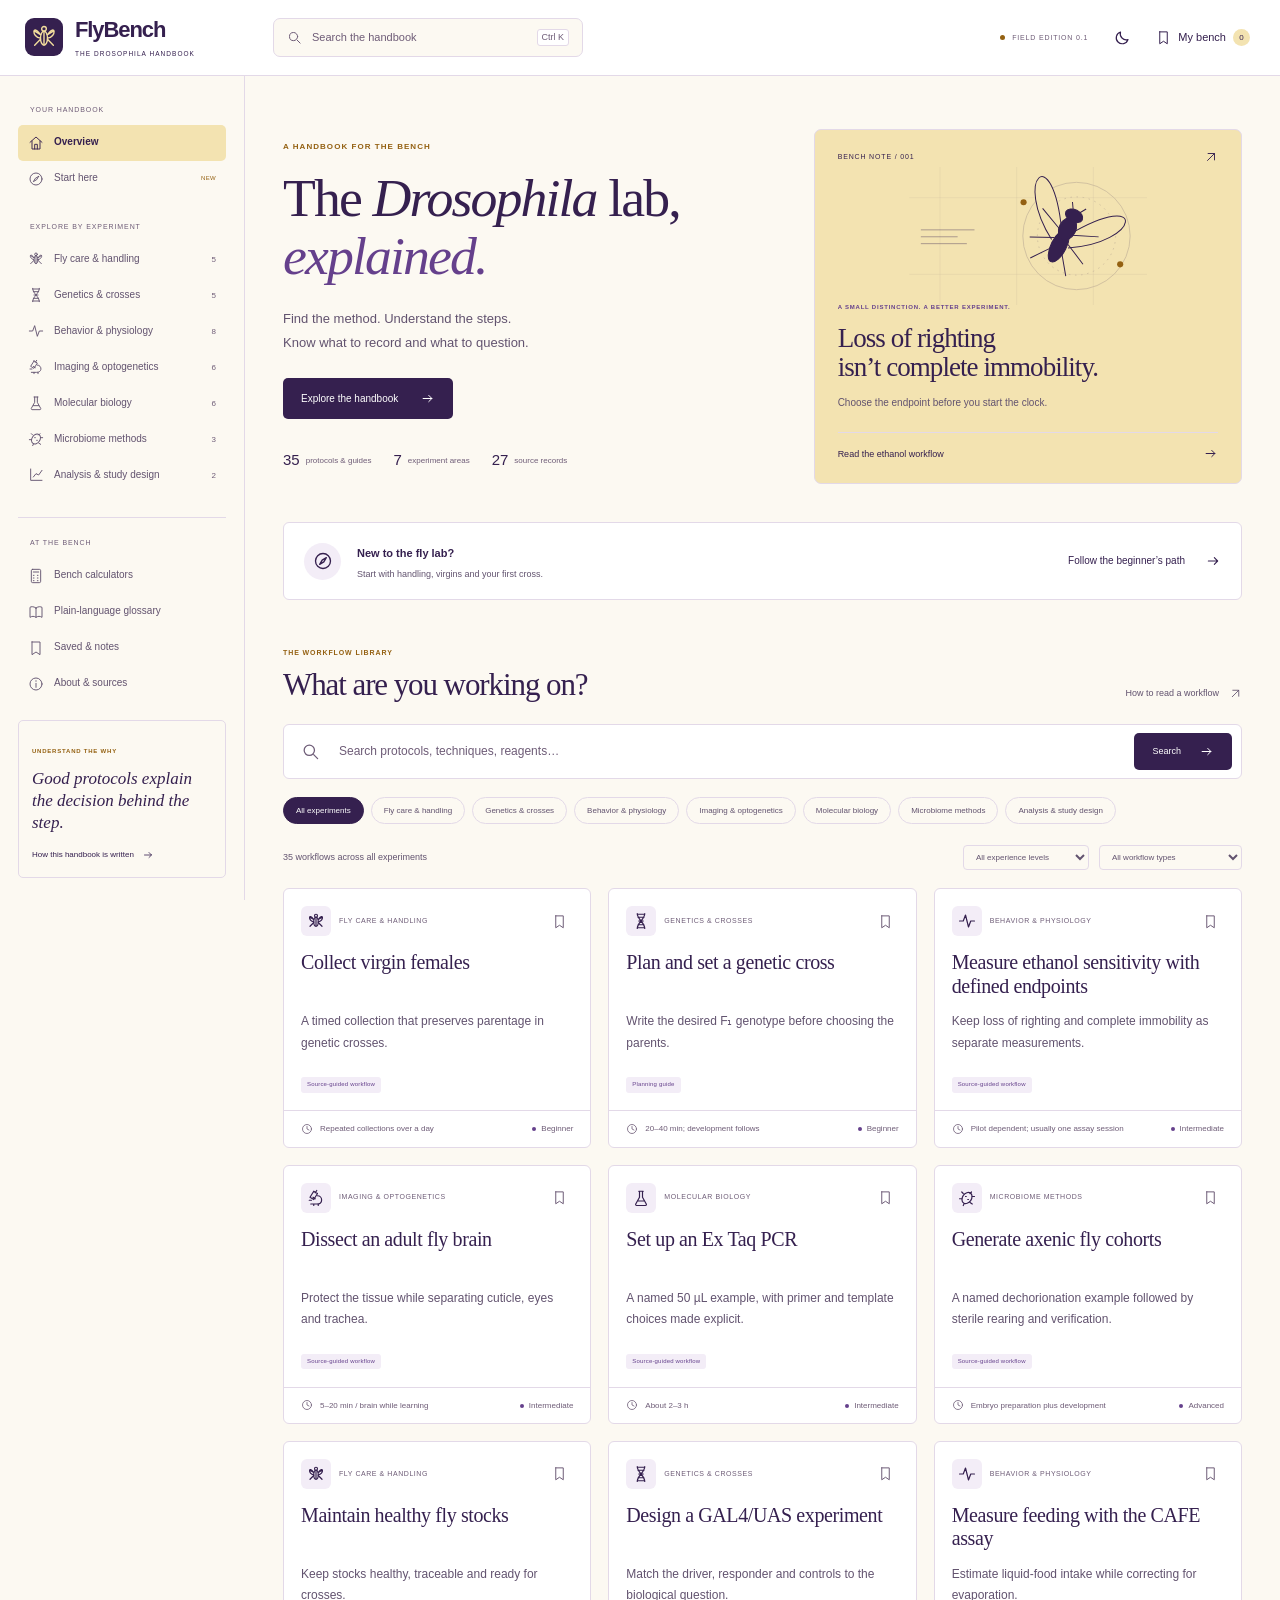
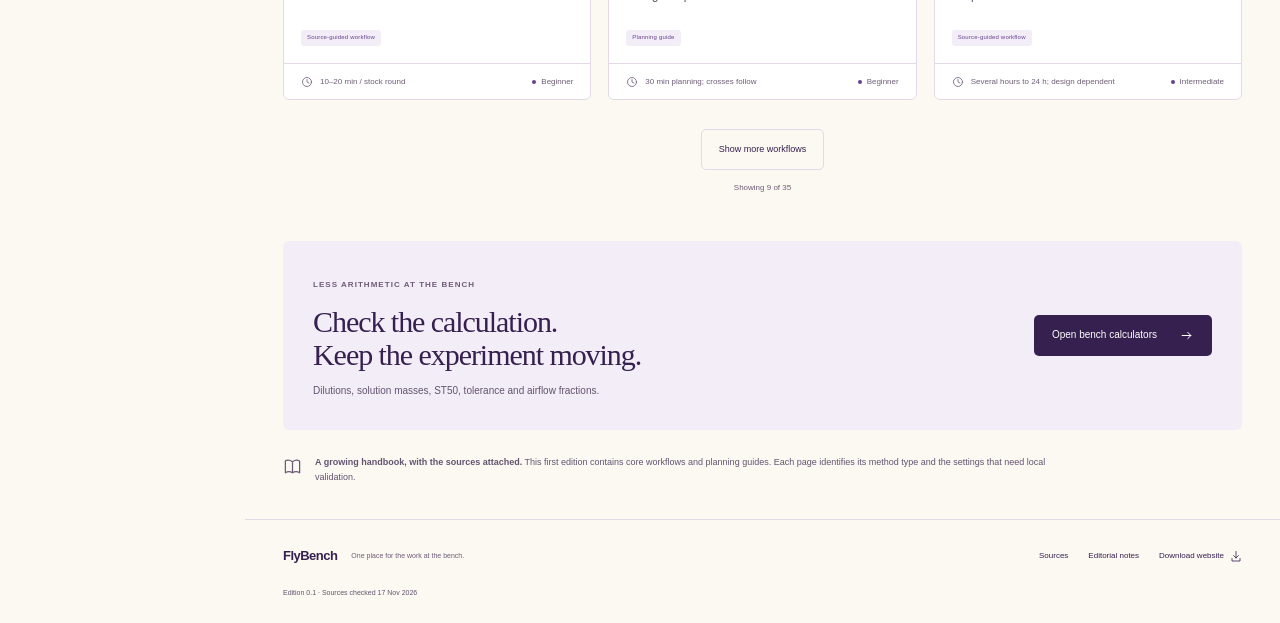
==== commit c5f3a2b1: "Apply gold and purple palette across light and dark themes" ====
--- a/index.html
+++ b/index.html
@@ -1 +1 @@
-<!doctype html><html lang="en"><head><meta charset="utf-8"><meta name="viewport" content="width=device-width,initial-scale=1"><meta name="color-scheme" content="light dark"><title>The Drosophila lab handbook · FlyBench</title><meta name="description" content="A source-linked Drosophila lab handbook with practical workflows, explanations, troubleshooting and bench calculators."><meta name="theme-color" content="#f7f8f4"><meta property="og:title" content="The Drosophila lab handbook · FlyBench"><meta property="og:description" content="A source-linked Drosophila lab handbook with practical workflows, explanations, troubleshooting and bench calculators."><meta property="og:type" content="website"><link rel="icon" type="image/svg+xml" href="assets/favicon.svg"><link rel="stylesheet" href="assets/styles.css"><script src="assets/theme.js"></script><script src="assets/handbook-data.js" defer></script><script src="assets/app.js" defer></script></head><body data-page="index"><svg xmlns="http://www.w3.org/2000/svg" style="display:none" aria-hidden="true"><symbol id="i-fly" viewBox="0 0 24 24"><path d="M12 7v12m-3-9C2 0 1 12 9 13m6-3c7-10 8 2 0 3M9 14l-5 5m11-5 5 5M9 10 4 7m11 3 5-3"/><ellipse cx="12" cy="13" rx="3" ry="6"/><circle cx="12" cy="5" r="2"/></symbol><symbol id="i-book" viewBox="0 0 24 24"><path d="M12 6c-4-3-8-2-9-1v15c3-2 6-2 9 0 3-2 6-2 9 0V5c-2-1-5-2-9 1Zm0 0v14"/></symbol><symbol id="i-dna" viewBox="0 0 24 24"><path d="M7 2c0 8 10 12 10 20M17 2c0 8-10 12-10 20M7 3h10M8 7h8m-7 5h6m-7 5h8M7 21h10"/></symbol><symbol id="i-activity" viewBox="0 0 24 24"><path d="M2 12h5l3-8 4 16 3-8h5"/></symbol><symbol id="i-scope" viewBox="0 0 24 24"><path d="m9 3 5 3-5 8-5-3 5-8Zm2 2 2-3m-5 9 3 2M14 9c7 0 8 11-1 11H5m1-5H3m6 5v2m6-2v2"/></symbol><symbol id="i-tube" viewBox="0 0 24 24"><path d="M9 3h6m-5 0v8L5 20c-.5 1 .3 2 1 2h12c1 0 1.5-1 1-2l-5-9V3M8 16h8"/></symbol><symbol id="i-microbe" viewBox="0 0 24 24"><ellipse cx="12" cy="12" rx="6" ry="8" transform="rotate(35 12 12)"/><path d="M7 6 5 4m11 2 2-2M5 13H2m17-3h3M8 20l-1 2m9-4 3 2m-9-10h1m2 4h1"/></symbol><symbol id="i-chart" viewBox="0 0 24 24"><path d="M4 3v17h17M8 15l4-5 4 2 5-7"/></symbol><symbol id="i-search" viewBox="0 0 24 24"><circle cx="10.5" cy="10.5" r="6.5"/><path d="m16 16 5 5"/></symbol><symbol id="i-arrow" viewBox="0 0 24 24"><path d="M5 12h14m-5-5 5 5-5 5"/></symbol><symbol id="i-external" viewBox="0 0 24 24"><path d="M6 18 18 6M7 6h11v11"/></symbol><symbol id="i-bookmark" viewBox="0 0 24 24"><path d="M6 3h12v19l-6-4-6 4V3Z"/></symbol><symbol id="i-clock" viewBox="0 0 24 24"><circle cx="12" cy="12" r="9"/><path d="M12 7v5l4 2"/></symbol><symbol id="i-check" viewBox="0 0 24 24"><path d="m5 12 4 4L20 5"/></symbol><symbol id="i-print" viewBox="0 0 24 24"><path d="M7 8V3h10v5M6 17H3V9h18v8h-3M7 14h10v8H7v-8Zm10-3h1"/></symbol><symbol id="i-download" viewBox="0 0 24 24"><path d="M12 3v13m-5-5 5 5 5-5M4 17v5h16v-5"/></symbol><symbol id="i-close" viewBox="0 0 24 24"><path d="m5 5 14 14M19 5 5 19"/></symbol><symbol id="i-menu" viewBox="0 0 24 24"><path d="M3 6h18M3 12h18M3 18h18"/></symbol><symbol id="i-home" viewBox="0 0 24 24"><path d="m3 11 9-8 9 8M6 9v12h12V9M10 21v-7h4v7"/></symbol><symbol id="i-compass" viewBox="0 0 24 24"><circle cx="12" cy="12" r="9"/><path d="m16 8-3 5-5 3 3-5 5-3Z"/></symbol><symbol id="i-info" viewBox="0 0 24 24"><circle cx="12" cy="12" r="9"/><path d="M12 11v6m0-10v1"/></symbol><symbol id="i-calculator" viewBox="0 0 24 24"><rect x="5" y="2" width="14" height="20" rx="2"/><path d="M8 6h8M8 11h1m5 0h1m-7 4h1m5 0h1m-7 4h1m5 0h1"/></symbol><symbol id="i-leaf" viewBox="0 0 24 24"><path d="M19 3C6 1 1 13 7 17c6 4 14-3 12-14ZM5 20 16 7"/></symbol><symbol id="i-moon" viewBox="0 0 24 24"><path d="M20 14A8 8 0 0 1 10 4a8 8 0 1 0 10 10Z"/></symbol></svg><a class="skip" href="#main">Skip to content</a><header class="topbar"><a class="brand" href="index.html"><span class="brand-icon"><svg class="icon " viewBox="0 0 24 24" fill="none" stroke="currentColor" stroke-width="1.6" stroke-linecap="round" stroke-linejoin="round" aria-hidden="true"><path d="M12 7v12m-3-9C2 0 1 12 9 13m6-3c7-10 8 2 0 3M9 14l-5 5m11-5 5 5M9 10 4 7m11 3 5-3"/><ellipse cx="12" cy="13" rx="3" ry="6"/><circle cx="12" cy="5" r="2"/></svg></span><span>FlyBench<small>THE DROSOPHILA HANDBOOK</small></span></a><button class="top-search" data-open-search aria-label="Search the handbook"><svg class="icon " viewBox="0 0 24 24" fill="none" stroke="currentColor" stroke-width="1.6" stroke-linecap="round" stroke-linejoin="round" aria-hidden="true"><circle cx="10.5" cy="10.5" r="6.5"/><path d="m16 16 5 5"/></svg><span>Search the handbook</span><kbd>Ctrl K</kbd></button><div class="top-actions"><span class="edition"><span></span> FIELD EDITION 0.1</span><button class="icon-button" data-theme aria-label="Switch to dark theme"><svg class="icon " viewBox="0 0 24 24" fill="none" stroke="currentColor" stroke-width="1.6" stroke-linecap="round" stroke-linejoin="round" aria-hidden="true"><path d="M20 14A8 8 0 0 1 10 4a8 8 0 1 0 10 10Z"/></svg></button><a class="bench-shortcut" href="bench.html"><svg class="icon " viewBox="0 0 24 24" fill="none" stroke="currentColor" stroke-width="1.6" stroke-linecap="round" stroke-linejoin="round" aria-hidden="true"><path d="M6 3h12v19l-6-4-6 4V3Z"/></svg><span>My bench</span><small data-saved-count>0</small></a><button class="icon-button mobile-menu" data-menu aria-label="Open topic navigation" aria-expanded="false" aria-controls="sidebar"><svg class="icon " viewBox="0 0 24 24" fill="none" stroke="currentColor" stroke-width="1.6" stroke-linecap="round" stroke-linejoin="round" aria-hidden="true"><path d="M3 6h18M3 12h18M3 18h18"/></svg></button></div></header><button class="sidebar-backdrop" aria-label="Close topic navigation" data-close-menu hidden></button><aside class="sidebar" id="sidebar"><div class="side-section"><p>YOUR HANDBOOK</p><a href="index.html" data-side="index"><svg class="icon " viewBox="0 0 24 24" fill="none" stroke="currentColor" stroke-width="1.6" stroke-linecap="round" stroke-linejoin="round" aria-hidden="true"><path d="m3 11 9-8 9 8M6 9v12h12V9M10 21v-7h4v7"/></svg><span>Overview</span></a><a href="start.html" data-side="start"><svg class="icon " viewBox="0 0 24 24" fill="none" stroke="currentColor" stroke-width="1.6" stroke-linecap="round" stroke-linejoin="round" aria-hidden="true"><circle cx="12" cy="12" r="9"/><path d="m16 8-3 5-5 3 3-5 5-3Z"/></svg><span>Start here</span><i>NEW</i></a></div><div class="side-section"><p>EXPLORE BY EXPERIMENT</p><a href="index.html?category=care#library" data-category-link="care"><svg class="icon " viewBox="0 0 24 24" fill="none" stroke="currentColor" stroke-width="1.6" stroke-linecap="round" stroke-linejoin="round" aria-hidden="true"><path d="M12 7v12m-3-9C2 0 1 12 9 13m6-3c7-10 8 2 0 3M9 14l-5 5m11-5 5 5M9 10 4 7m11 3 5-3"/><ellipse cx="12" cy="13" rx="3" ry="6"/><circle cx="12" cy="5" r="2"/></svg><span>Fly care & handling</span><small>5</small></a><a href="index.html?category=genetics#library" data-category-link="genetics"><svg class="icon " viewBox="0 0 24 24" fill="none" stroke="currentColor" stroke-width="1.6" stroke-linecap="round" stroke-linejoin="round" aria-hidden="true"><path d="M7 2c0 8 10 12 10 20M17 2c0 8-10 12-10 20M7 3h10M8 7h8m-7 5h6m-7 5h8M7 21h10"/></svg><span>Genetics & crosses</span><small>5</small></a><a href="index.html?category=behavior#library" data-category-link="behavior"><svg class="icon " viewBox="0 0 24 24" fill="none" stroke="currentColor" stroke-width="1.6" stroke-linecap="round" stroke-linejoin="round" aria-hidden="true"><path d="M2 12h5l3-8 4 16 3-8h5"/></svg><span>Behavior & physiology</span><small>8</small></a><a href="index.html?category=imaging#library" data-category-link="imaging"><svg class="icon " viewBox="0 0 24 24" fill="none" stroke="currentColor" stroke-width="1.6" stroke-linecap="round" stroke-linejoin="round" aria-hidden="true"><path d="m9 3 5 3-5 8-5-3 5-8Zm2 2 2-3m-5 9 3 2M14 9c7 0 8 11-1 11H5m1-5H3m6 5v2m6-2v2"/></svg><span>Imaging & optogenetics</span><small>6</small></a><a href="index.html?category=molecular#library" data-category-link="molecular"><svg class="icon " viewBox="0 0 24 24" fill="none" stroke="currentColor" stroke-width="1.6" stroke-linecap="round" stroke-linejoin="round" aria-hidden="true"><path d="M9 3h6m-5 0v8L5 20c-.5 1 .3 2 1 2h12c1 0 1.5-1 1-2l-5-9V3M8 16h8"/></svg><span>Molecular biology</span><small>6</small></a><a href="index.html?category=microbiome#library" data-category-link="microbiome"><svg class="icon " viewBox="0 0 24 24" fill="none" stroke="currentColor" stroke-width="1.6" stroke-linecap="round" stroke-linejoin="round" aria-hidden="true"><ellipse cx="12" cy="12" rx="6" ry="8" transform="rotate(35 12 12)"/><path d="M7 6 5 4m11 2 2-2M5 13H2m17-3h3M8 20l-1 2m9-4 3 2m-9-10h1m2 4h1"/></svg><span>Microbiome methods</span><small>3</small></a><a href="index.html?category=analysis#library" data-category-link="analysis"><svg class="icon " viewBox="0 0 24 24" fill="none" stroke="currentColor" stroke-width="1.6" stroke-linecap="round" stroke-linejoin="round" aria-hidden="true"><path d="M4 3v17h17M8 15l4-5 4 2 5-7"/></svg><span>Analysis & study design</span><small>2</small></a></div><div class="side-section resources"><p>AT THE BENCH</p><a href="tools.html" data-side="tools"><svg class="icon " viewBox="0 0 24 24" fill="none" stroke="currentColor" stroke-width="1.6" stroke-linecap="round" stroke-linejoin="round" aria-hidden="true"><rect x="5" y="2" width="14" height="20" rx="2"/><path d="M8 6h8M8 11h1m5 0h1m-7 4h1m5 0h1m-7 4h1m5 0h1"/></svg><span>Bench calculators</span></a><a href="glossary.html" data-side="glossary"><svg class="icon " viewBox="0 0 24 24" fill="none" stroke="currentColor" stroke-width="1.6" stroke-linecap="round" stroke-linejoin="round" aria-hidden="true"><path d="M12 6c-4-3-8-2-9-1v15c3-2 6-2 9 0 3-2 6-2 9 0V5c-2-1-5-2-9 1Zm0 0v14"/></svg><span>Plain-language glossary</span></a><a href="bench.html" data-side="bench"><svg class="icon " viewBox="0 0 24 24" fill="none" stroke="currentColor" stroke-width="1.6" stroke-linecap="round" stroke-linejoin="round" aria-hidden="true"><path d="M6 3h12v19l-6-4-6 4V3Z"/></svg><span>Saved & notes</span></a><a href="about.html" data-side="about"><svg class="icon " viewBox="0 0 24 24" fill="none" stroke="currentColor" stroke-width="1.6" stroke-linecap="round" stroke-linejoin="round" aria-hidden="true"><circle cx="12" cy="12" r="9"/><path d="M12 11v6m0-10v1"/></svg><span>About & sources</span></a></div><div class="sidebar-note"><span class="tiny-caps">UNDERSTAND THE WHY</span><p>Good protocols explain the decision behind the step.</p><a href="about.html#editorial">How this handbook is written <svg class="icon " viewBox="0 0 24 24" fill="none" stroke="currentColor" stroke-width="1.6" stroke-linecap="round" stroke-linejoin="round" aria-hidden="true"><path d="M5 12h14m-5-5 5 5-5 5"/></svg></a></div><div class="sidebar-bottom">35 workflows · 7 sections<span>Source-linked editorial draft</span></div></aside><div class="app-main"><main id="main"><div class="page-wrap"><section class="home-hero"><div class="hero-text"><p class="eyebrow">A HANDBOOK FOR THE BENCH</p><h1>The <i>Drosophila</i> lab,<br><em>explained.</em></h1><p>Find the method. Understand the steps.<br>Know what to record and what to question.</p><a class="button dark" href="#library">Explore the handbook <svg class="icon " viewBox="0 0 24 24" fill="none" stroke="currentColor" stroke-width="1.6" stroke-linecap="round" stroke-linejoin="round" aria-hidden="true"><path d="M5 12h14m-5-5 5 5-5 5"/></svg></a><div class="hero-metrics"><span><strong>35</strong> protocols & guides</span><span><strong>7</strong> experiment areas</span><span><strong>27</strong> source records</span></div></div><a class="field-card" href="protocol.html?slug=ethanol-sensitivity"><div class="field-card-heading"><span>BENCH NOTE / 001</span><svg class="icon " viewBox="0 0 24 24" fill="none" stroke="currentColor" stroke-width="1.6" stroke-linecap="round" stroke-linejoin="round" aria-hidden="true"><path d="M6 18 18 6M7 6h11v11"/></svg></div><svg class="hero-art" viewBox="0 0 310 180" fill="none" xmlns="http://www.w3.org/2000/svg" aria-hidden="true"><g stroke="currentColor" opacity=".22"><circle cx="218" cy="90" r="70"/><circle cx="218" cy="90" r="51" stroke-dasharray="2 6"/><path d="M0 140h310M0 40h310M40 0v180M140 0v180M240 0v180" opacity=".3"/></g><g transform="translate(204 85) rotate(27)" stroke="currentColor" stroke-width="1.3"><path d="M-6 0C-70-100-93-31-12 17M6 0C70-100 93-31 12 17" fill="#e3e8cc"/><path d="M-9 0-41-14M9 0l32-14M-10 13-39 27M10 13l29 14M-8 27-26 51M8 27l18 24"/><ellipse cy="20" rx="10" ry="23" fill="currentColor"/><ellipse cy="-5" rx="11" ry="15" fill="currentColor"/><ellipse cy="-24" rx="12" ry="8" fill="currentColor"/><path d="m-5-31-5-8m15 8 5-8"/></g><g fill="#c48f56"><circle cx="149" cy="46" r="4"/><circle cx="275" cy="127" r="4"/></g><path d="M15 82h70m-70 9h48m-48 9h60" stroke="currentColor" opacity=".5"/></svg><p class="tiny-caps">A SMALL DISTINCTION. A BETTER EXPERIMENT.</p><h2>Loss of righting<br>isn’t complete immobility.</h2><p>Choose the endpoint before you start the clock.</p><span class="field-card-link">Read the ethanol workflow <svg class="icon " viewBox="0 0 24 24" fill="none" stroke="currentColor" stroke-width="1.6" stroke-linecap="round" stroke-linejoin="round" aria-hidden="true"><path d="M5 12h14m-5-5 5 5-5 5"/></svg></span></a></section><section class="quick-path"><span class="path-icon"><svg class="icon " viewBox="0 0 24 24" fill="none" stroke="currentColor" stroke-width="1.6" stroke-linecap="round" stroke-linejoin="round" aria-hidden="true"><circle cx="12" cy="12" r="9"/><path d="m16 8-3 5-5 3 3-5 5-3Z"/></svg></span><div><strong>New to the fly lab?</strong><p>Start with handling, virgins and your first cross.</p></div><a href="start.html">Follow the beginner’s path <svg class="icon " viewBox="0 0 24 24" fill="none" stroke="currentColor" stroke-width="1.6" stroke-linecap="round" stroke-linejoin="round" aria-hidden="true"><path d="M5 12h14m-5-5 5 5-5 5"/></svg></a></section><section class="library-section" id="library"><div class="section-heading"><div><p class="eyebrow">THE WORKFLOW LIBRARY</p><h2>What are you working on?</h2></div><a class="subtle-link" href="about.html#editorial">How to read a workflow <svg class="icon " viewBox="0 0 24 24" fill="none" stroke="currentColor" stroke-width="1.6" stroke-linecap="round" stroke-linejoin="round" aria-hidden="true"><path d="M6 18 18 6M7 6h11v11"/></svg></a></div><form class="library-search" role="search"><label for="library-query"><svg class="icon " viewBox="0 0 24 24" fill="none" stroke="currentColor" stroke-width="1.6" stroke-linecap="round" stroke-linejoin="round" aria-hidden="true"><circle cx="10.5" cy="10.5" r="6.5"/><path d="m16 16 5 5"/></svg><span class="sr-only">Search workflows</span></label><input id="library-query" type="search" name="q" placeholder="Search protocols, techniques, reagents…" autocomplete="off"><button class="button dark" type="submit">Search <svg class="icon " viewBox="0 0 24 24" fill="none" stroke="currentColor" stroke-width="1.6" stroke-linecap="round" stroke-linejoin="round" aria-hidden="true"><path d="M5 12h14m-5-5 5 5-5 5"/></svg></button></form><div class="category-chips" role="group" aria-label="Filter by experiment"><button class="chip active" data-category="all" aria-pressed="true">All experiments</button><button class="chip" data-category="care" aria-pressed="false">Fly care & handling</button><button class="chip" data-category="genetics" aria-pressed="false">Genetics & crosses</button><button class="chip" data-category="behavior" aria-pressed="false">Behavior & physiology</button><button class="chip" data-category="imaging" aria-pressed="false">Imaging & optogenetics</button><button class="chip" data-category="molecular" aria-pressed="false">Molecular biology</button><button class="chip" data-category="microbiome" aria-pressed="false">Microbiome methods</button><button class="chip" data-category="analysis" aria-pressed="false">Analysis & study design</button></div><div class="library-controls"><p id="result-count" aria-live="polite"></p><div><label for="level-filter" class="sr-only">Filter by experience level</label><select id="level-filter"><option value="all">All experience levels</option><option>Beginner</option><option>Intermediate</option><option>Advanced</option></select><label for="kind-filter" class="sr-only">Filter by workflow type</label><select id="kind-filter"><option value="all">All workflow types</option><option value="source">Source-guided workflows</option><option value="guide">Guides</option><option value="template">Lab templates</option></select></div></div><div id="protocol-grid" class="protocol-grid"></div><div class="load-more-row"><button class="button outline" id="load-more">Show more workflows</button><span id="shown-count"></span></div><div class="library-empty" hidden><span><svg class="icon " viewBox="0 0 24 24" fill="none" stroke="currentColor" stroke-width="1.6" stroke-linecap="round" stroke-linejoin="round" aria-hidden="true"><circle cx="10.5" cy="10.5" r="6.5"/><path d="m16 16 5 5"/></svg></span><h3>No workflows match yet.</h3><p>Try a shorter term or clear your filters.</p><button class="button outline" data-clear-filters>Clear filters</button></div></section><section class="tools-promo"><div><span class="tiny-caps">LESS ARITHMETIC AT THE BENCH</span><h2>Check the calculation.<br>Keep the experiment moving.</h2><p>Dilutions, solution masses, ST50, tolerance and airflow fractions.</p></div><a class="button dark" href="tools.html">Open bench calculators <svg class="icon " viewBox="0 0 24 24" fill="none" stroke="currentColor" stroke-width="1.6" stroke-linecap="round" stroke-linejoin="round" aria-hidden="true"><path d="M5 12h14m-5-5 5 5-5 5"/></svg></a></section><div class="scope-note"><svg class="icon " viewBox="0 0 24 24" fill="none" stroke="currentColor" stroke-width="1.6" stroke-linecap="round" stroke-linejoin="round" aria-hidden="true"><path d="M12 6c-4-3-8-2-9-1v15c3-2 6-2 9 0 3-2 6-2 9 0V5c-2-1-5-2-9 1Zm0 0v14"/></svg><p><strong>A growing handbook, with the sources attached.</strong> This first edition contains core workflows and planning guides. Each page identifies its method type and the settings that need local validation.</p></div></div></main><footer class="site-footer"><div><strong>FlyBench</strong><span>One place for the work at the bench.</span></div><nav aria-label="Footer navigation"><a href="about.html#sources">Sources</a><a href="about.html#editorial">Editorial notes</a><a href="assets/FlyBench_GitHub_Pages.zip" download>Download website <svg class="icon " viewBox="0 0 24 24" fill="none" stroke="currentColor" stroke-width="1.6" stroke-linecap="round" stroke-linejoin="round" aria-hidden="true"><path d="M12 3v13m-5-5 5 5 5-5M4 17v5h16v-5"/></svg></a></nav><p>Edition 0.1 · Sources checked 17 Nov 2026</p></footer><dialog class="search-dialog" aria-labelledby="search-title"><div class="search-dialog-top"><h2 id="search-title">Find your next step.</h2><button class="icon-button" data-close-search aria-label="Close search"><svg class="icon " viewBox="0 0 24 24" fill="none" stroke="currentColor" stroke-width="1.6" stroke-linecap="round" stroke-linejoin="round" aria-hidden="true"><path d="m5 5 14 14M19 5 5 19"/></svg></button></div><label class="modal-search"><svg class="icon " viewBox="0 0 24 24" fill="none" stroke="currentColor" stroke-width="1.6" stroke-linecap="round" stroke-linejoin="round" aria-hidden="true"><circle cx="10.5" cy="10.5" r="6.5"/><path d="m16 16 5 5"/></svg><input type="search" id="global-search" placeholder="Try ‘virgin’, ‘ethanol’, ‘PCR’…" aria-label="Search all handbook workflows"></label><p class="search-status" aria-live="polite"></p><div class="global-results"></div><div class="search-dialog-bottom">Search titles, steps, materials and definitions.<kbd>Esc to close</kbd></div></dialog><div class="toast" role="status" aria-live="polite"></div></div></body></html>+<!doctype html><html lang="en"><head><meta charset="utf-8"><meta name="viewport" content="width=device-width,initial-scale=1"><meta name="color-scheme" content="light dark"><title>The Drosophila lab handbook · FlyBench</title><meta name="description" content="A source-linked Drosophila lab handbook with practical workflows, explanations, troubleshooting and bench calculators."><meta name="theme-color" content="#35204f"><meta property="og:title" content="The Drosophila lab handbook · FlyBench"><meta property="og:description" content="A source-linked Drosophila lab handbook with practical workflows, explanations, troubleshooting and bench calculators."><meta property="og:type" content="website"><link rel="icon" type="image/svg+xml" href="assets/favicon.svg?v=20261118-gold-purple"><link rel="stylesheet" href="assets/styles.css?v=20261118-gold-purple"><script src="assets/theme.js"></script><script src="assets/handbook-data.js" defer></script><script src="assets/app.js" defer></script></head><body data-page="index"><svg xmlns="http://www.w3.org/2000/svg" style="display:none" aria-hidden="true"><symbol id="i-fly" viewBox="0 0 24 24"><path d="M12 7v12m-3-9C2 0 1 12 9 13m6-3c7-10 8 2 0 3M9 14l-5 5m11-5 5 5M9 10 4 7m11 3 5-3"/><ellipse cx="12" cy="13" rx="3" ry="6"/><circle cx="12" cy="5" r="2"/></symbol><symbol id="i-book" viewBox="0 0 24 24"><path d="M12 6c-4-3-8-2-9-1v15c3-2 6-2 9 0 3-2 6-2 9 0V5c-2-1-5-2-9 1Zm0 0v14"/></symbol><symbol id="i-dna" viewBox="0 0 24 24"><path d="M7 2c0 8 10 12 10 20M17 2c0 8-10 12-10 20M7 3h10M8 7h8m-7 5h6m-7 5h8M7 21h10"/></symbol><symbol id="i-activity" viewBox="0 0 24 24"><path d="M2 12h5l3-8 4 16 3-8h5"/></symbol><symbol id="i-scope" viewBox="0 0 24 24"><path d="m9 3 5 3-5 8-5-3 5-8Zm2 2 2-3m-5 9 3 2M14 9c7 0 8 11-1 11H5m1-5H3m6 5v2m6-2v2"/></symbol><symbol id="i-tube" viewBox="0 0 24 24"><path d="M9 3h6m-5 0v8L5 20c-.5 1 .3 2 1 2h12c1 0 1.5-1 1-2l-5-9V3M8 16h8"/></symbol><symbol id="i-microbe" viewBox="0 0 24 24"><ellipse cx="12" cy="12" rx="6" ry="8" transform="rotate(35 12 12)"/><path d="M7 6 5 4m11 2 2-2M5 13H2m17-3h3M8 20l-1 2m9-4 3 2m-9-10h1m2 4h1"/></symbol><symbol id="i-chart" viewBox="0 0 24 24"><path d="M4 3v17h17M8 15l4-5 4 2 5-7"/></symbol><symbol id="i-search" viewBox="0 0 24 24"><circle cx="10.5" cy="10.5" r="6.5"/><path d="m16 16 5 5"/></symbol><symbol id="i-arrow" viewBox="0 0 24 24"><path d="M5 12h14m-5-5 5 5-5 5"/></symbol><symbol id="i-external" viewBox="0 0 24 24"><path d="M6 18 18 6M7 6h11v11"/></symbol><symbol id="i-bookmark" viewBox="0 0 24 24"><path d="M6 3h12v19l-6-4-6 4V3Z"/></symbol><symbol id="i-clock" viewBox="0 0 24 24"><circle cx="12" cy="12" r="9"/><path d="M12 7v5l4 2"/></symbol><symbol id="i-check" viewBox="0 0 24 24"><path d="m5 12 4 4L20 5"/></symbol><symbol id="i-print" viewBox="0 0 24 24"><path d="M7 8V3h10v5M6 17H3V9h18v8h-3M7 14h10v8H7v-8Zm10-3h1"/></symbol><symbol id="i-download" viewBox="0 0 24 24"><path d="M12 3v13m-5-5 5 5 5-5M4 17v5h16v-5"/></symbol><symbol id="i-close" viewBox="0 0 24 24"><path d="m5 5 14 14M19 5 5 19"/></symbol><symbol id="i-menu" viewBox="0 0 24 24"><path d="M3 6h18M3 12h18M3 18h18"/></symbol><symbol id="i-home" viewBox="0 0 24 24"><path d="m3 11 9-8 9 8M6 9v12h12V9M10 21v-7h4v7"/></symbol><symbol id="i-compass" viewBox="0 0 24 24"><circle cx="12" cy="12" r="9"/><path d="m16 8-3 5-5 3 3-5 5-3Z"/></symbol><symbol id="i-info" viewBox="0 0 24 24"><circle cx="12" cy="12" r="9"/><path d="M12 11v6m0-10v1"/></symbol><symbol id="i-calculator" viewBox="0 0 24 24"><rect x="5" y="2" width="14" height="20" rx="2"/><path d="M8 6h8M8 11h1m5 0h1m-7 4h1m5 0h1m-7 4h1m5 0h1"/></symbol><symbol id="i-leaf" viewBox="0 0 24 24"><path d="M19 3C6 1 1 13 7 17c6 4 14-3 12-14ZM5 20 16 7"/></symbol><symbol id="i-moon" viewBox="0 0 24 24"><path d="M20 14A8 8 0 0 1 10 4a8 8 0 1 0 10 10Z"/></symbol></svg><a class="skip" href="#main">Skip to content</a><header class="topbar"><a class="brand" href="index.html"><span class="brand-icon"><svg class="icon " viewBox="0 0 24 24" fill="none" stroke="currentColor" stroke-width="1.6" stroke-linecap="round" stroke-linejoin="round" aria-hidden="true"><path d="M12 7v12m-3-9C2 0 1 12 9 13m6-3c7-10 8 2 0 3M9 14l-5 5m11-5 5 5M9 10 4 7m11 3 5-3"/><ellipse cx="12" cy="13" rx="3" ry="6"/><circle cx="12" cy="5" r="2"/></svg></span><span>FlyBench<small>THE DROSOPHILA HANDBOOK</small></span></a><button class="top-search" data-open-search aria-label="Search the handbook"><svg class="icon " viewBox="0 0 24 24" fill="none" stroke="currentColor" stroke-width="1.6" stroke-linecap="round" stroke-linejoin="round" aria-hidden="true"><circle cx="10.5" cy="10.5" r="6.5"/><path d="m16 16 5 5"/></svg><span>Search the handbook</span><kbd>Ctrl K</kbd></button><div class="top-actions"><span class="edition"><span></span> FIELD EDITION 0.1</span><button class="icon-button" data-theme aria-label="Switch to dark theme"><svg class="icon " viewBox="0 0 24 24" fill="none" stroke="currentColor" stroke-width="1.6" stroke-linecap="round" stroke-linejoin="round" aria-hidden="true"><path d="M20 14A8 8 0 0 1 10 4a8 8 0 1 0 10 10Z"/></svg></button><a class="bench-shortcut" href="bench.html"><svg class="icon " viewBox="0 0 24 24" fill="none" stroke="currentColor" stroke-width="1.6" stroke-linecap="round" stroke-linejoin="round" aria-hidden="true"><path d="M6 3h12v19l-6-4-6 4V3Z"/></svg><span>My bench</span><small data-saved-count>0</small></a><button class="icon-button mobile-menu" data-menu aria-label="Open topic navigation" aria-expanded="false" aria-controls="sidebar"><svg class="icon " viewBox="0 0 24 24" fill="none" stroke="currentColor" stroke-width="1.6" stroke-linecap="round" stroke-linejoin="round" aria-hidden="true"><path d="M3 6h18M3 12h18M3 18h18"/></svg></button></div></header><button class="sidebar-backdrop" aria-label="Close topic navigation" data-close-menu hidden></button><aside class="sidebar" id="sidebar"><div class="side-section"><p>YOUR HANDBOOK</p><a href="index.html" data-side="index"><svg class="icon " viewBox="0 0 24 24" fill="none" stroke="currentColor" stroke-width="1.6" stroke-linecap="round" stroke-linejoin="round" aria-hidden="true"><path d="m3 11 9-8 9 8M6 9v12h12V9M10 21v-7h4v7"/></svg><span>Overview</span></a><a href="start.html" data-side="start"><svg class="icon " viewBox="0 0 24 24" fill="none" stroke="currentColor" stroke-width="1.6" stroke-linecap="round" stroke-linejoin="round" aria-hidden="true"><circle cx="12" cy="12" r="9"/><path d="m16 8-3 5-5 3 3-5 5-3Z"/></svg><span>Start here</span><i>NEW</i></a></div><div class="side-section"><p>EXPLORE BY EXPERIMENT</p><a href="index.html?category=care#library" data-category-link="care"><svg class="icon " viewBox="0 0 24 24" fill="none" stroke="currentColor" stroke-width="1.6" stroke-linecap="round" stroke-linejoin="round" aria-hidden="true"><path d="M12 7v12m-3-9C2 0 1 12 9 13m6-3c7-10 8 2 0 3M9 14l-5 5m11-5 5 5M9 10 4 7m11 3 5-3"/><ellipse cx="12" cy="13" rx="3" ry="6"/><circle cx="12" cy="5" r="2"/></svg><span>Fly care & handling</span><small>5</small></a><a href="index.html?category=genetics#library" data-category-link="genetics"><svg class="icon " viewBox="0 0 24 24" fill="none" stroke="currentColor" stroke-width="1.6" stroke-linecap="round" stroke-linejoin="round" aria-hidden="true"><path d="M7 2c0 8 10 12 10 20M17 2c0 8-10 12-10 20M7 3h10M8 7h8m-7 5h6m-7 5h8M7 21h10"/></svg><span>Genetics & crosses</span><small>5</small></a><a href="index.html?category=behavior#library" data-category-link="behavior"><svg class="icon " viewBox="0 0 24 24" fill="none" stroke="currentColor" stroke-width="1.6" stroke-linecap="round" stroke-linejoin="round" aria-hidden="true"><path d="M2 12h5l3-8 4 16 3-8h5"/></svg><span>Behavior & physiology</span><small>8</small></a><a href="index.html?category=imaging#library" data-category-link="imaging"><svg class="icon " viewBox="0 0 24 24" fill="none" stroke="currentColor" stroke-width="1.6" stroke-linecap="round" stroke-linejoin="round" aria-hidden="true"><path d="m9 3 5 3-5 8-5-3 5-8Zm2 2 2-3m-5 9 3 2M14 9c7 0 8 11-1 11H5m1-5H3m6 5v2m6-2v2"/></svg><span>Imaging & optogenetics</span><small>6</small></a><a href="index.html?category=molecular#library" data-category-link="molecular"><svg class="icon " viewBox="0 0 24 24" fill="none" stroke="currentColor" stroke-width="1.6" stroke-linecap="round" stroke-linejoin="round" aria-hidden="true"><path d="M9 3h6m-5 0v8L5 20c-.5 1 .3 2 1 2h12c1 0 1.5-1 1-2l-5-9V3M8 16h8"/></svg><span>Molecular biology</span><small>6</small></a><a href="index.html?category=microbiome#library" data-category-link="microbiome"><svg class="icon " viewBox="0 0 24 24" fill="none" stroke="currentColor" stroke-width="1.6" stroke-linecap="round" stroke-linejoin="round" aria-hidden="true"><ellipse cx="12" cy="12" rx="6" ry="8" transform="rotate(35 12 12)"/><path d="M7 6 5 4m11 2 2-2M5 13H2m17-3h3M8 20l-1 2m9-4 3 2m-9-10h1m2 4h1"/></svg><span>Microbiome methods</span><small>3</small></a><a href="index.html?category=analysis#library" data-category-link="analysis"><svg class="icon " viewBox="0 0 24 24" fill="none" stroke="currentColor" stroke-width="1.6" stroke-linecap="round" stroke-linejoin="round" aria-hidden="true"><path d="M4 3v17h17M8 15l4-5 4 2 5-7"/></svg><span>Analysis & study design</span><small>2</small></a></div><div class="side-section resources"><p>AT THE BENCH</p><a href="tools.html" data-side="tools"><svg class="icon " viewBox="0 0 24 24" fill="none" stroke="currentColor" stroke-width="1.6" stroke-linecap="round" stroke-linejoin="round" aria-hidden="true"><rect x="5" y="2" width="14" height="20" rx="2"/><path d="M8 6h8M8 11h1m5 0h1m-7 4h1m5 0h1m-7 4h1m5 0h1"/></svg><span>Bench calculators</span></a><a href="glossary.html" data-side="glossary"><svg class="icon " viewBox="0 0 24 24" fill="none" stroke="currentColor" stroke-width="1.6" stroke-linecap="round" stroke-linejoin="round" aria-hidden="true"><path d="M12 6c-4-3-8-2-9-1v15c3-2 6-2 9 0 3-2 6-2 9 0V5c-2-1-5-2-9 1Zm0 0v14"/></svg><span>Plain-language glossary</span></a><a href="bench.html" data-side="bench"><svg class="icon " viewBox="0 0 24 24" fill="none" stroke="currentColor" stroke-width="1.6" stroke-linecap="round" stroke-linejoin="round" aria-hidden="true"><path d="M6 3h12v19l-6-4-6 4V3Z"/></svg><span>Saved & notes</span></a><a href="about.html" data-side="about"><svg class="icon " viewBox="0 0 24 24" fill="none" stroke="currentColor" stroke-width="1.6" stroke-linecap="round" stroke-linejoin="round" aria-hidden="true"><circle cx="12" cy="12" r="9"/><path d="M12 11v6m0-10v1"/></svg><span>About & sources</span></a></div><div class="sidebar-note"><span class="tiny-caps">UNDERSTAND THE WHY</span><p>Good protocols explain the decision behind the step.</p><a href="about.html#editorial">How this handbook is written <svg class="icon " viewBox="0 0 24 24" fill="none" stroke="currentColor" stroke-width="1.6" stroke-linecap="round" stroke-linejoin="round" aria-hidden="true"><path d="M5 12h14m-5-5 5 5-5 5"/></svg></a></div><div class="sidebar-bottom">35 workflows · 7 sections<span>Source-linked editorial draft</span></div></aside><div class="app-main"><main id="main"><div class="page-wrap"><section class="home-hero"><div class="hero-text"><p class="eyebrow">A HANDBOOK FOR THE BENCH</p><h1>The <i>Drosophila</i> lab,<br><em>explained.</em></h1><p>Find the method. Understand the steps.<br>Know what to record and what to question.</p><a class="button dark" href="#library">Explore the handbook <svg class="icon " viewBox="0 0 24 24" fill="none" stroke="currentColor" stroke-width="1.6" stroke-linecap="round" stroke-linejoin="round" aria-hidden="true"><path d="M5 12h14m-5-5 5 5-5 5"/></svg></a><div class="hero-metrics"><span><strong>35</strong> protocols & guides</span><span><strong>7</strong> experiment areas</span><span><strong>27</strong> source records</span></div></div><a class="field-card" href="protocol.html?slug=ethanol-sensitivity"><div class="field-card-heading"><span>BENCH NOTE / 001</span><svg class="icon " viewBox="0 0 24 24" fill="none" stroke="currentColor" stroke-width="1.6" stroke-linecap="round" stroke-linejoin="round" aria-hidden="true"><path d="M6 18 18 6M7 6h11v11"/></svg></div><svg class="hero-art" viewBox="0 0 310 180" fill="none" xmlns="http://www.w3.org/2000/svg" aria-hidden="true"><g stroke="currentColor" opacity=".22"><circle cx="218" cy="90" r="70"/><circle cx="218" cy="90" r="51" stroke-dasharray="2 6"/><path d="M0 140h310M0 40h310M40 0v180M140 0v180M240 0v180" opacity=".3"/></g><g transform="translate(204 85) rotate(27)" stroke="currentColor" stroke-width="1.3"><path d="M-6 0C-70-100-93-31-12 17M6 0C70-100 93-31 12 17" fill="var(--green)"/><path d="M-9 0-41-14M9 0l32-14M-10 13-39 27M10 13l29 14M-8 27-26 51M8 27l18 24"/><ellipse cy="20" rx="10" ry="23" fill="currentColor"/><ellipse cy="-5" rx="11" ry="15" fill="currentColor"/><ellipse cy="-24" rx="12" ry="8" fill="currentColor"/><path d="m-5-31-5-8m15 8 5-8"/></g><g fill="var(--ochre)"><circle cx="149" cy="46" r="4"/><circle cx="275" cy="127" r="4"/></g><path d="M15 82h70m-70 9h48m-48 9h60" stroke="currentColor" opacity=".5"/></svg><p class="tiny-caps">A SMALL DISTINCTION. A BETTER EXPERIMENT.</p><h2>Loss of righting<br>isn’t complete immobility.</h2><p>Choose the endpoint before you start the clock.</p><span class="field-card-link">Read the ethanol workflow <svg class="icon " viewBox="0 0 24 24" fill="none" stroke="currentColor" stroke-width="1.6" stroke-linecap="round" stroke-linejoin="round" aria-hidden="true"><path d="M5 12h14m-5-5 5 5-5 5"/></svg></span></a></section><section class="quick-path"><span class="path-icon"><svg class="icon " viewBox="0 0 24 24" fill="none" stroke="currentColor" stroke-width="1.6" stroke-linecap="round" stroke-linejoin="round" aria-hidden="true"><circle cx="12" cy="12" r="9"/><path d="m16 8-3 5-5 3 3-5 5-3Z"/></svg></span><div><strong>New to the fly lab?</strong><p>Start with handling, virgins and your first cross.</p></div><a href="start.html">Follow the beginner’s path <svg class="icon " viewBox="0 0 24 24" fill="none" stroke="currentColor" stroke-width="1.6" stroke-linecap="round" stroke-linejoin="round" aria-hidden="true"><path d="M5 12h14m-5-5 5 5-5 5"/></svg></a></section><section class="library-section" id="library"><div class="section-heading"><div><p class="eyebrow">THE WORKFLOW LIBRARY</p><h2>What are you working on?</h2></div><a class="subtle-link" href="about.html#editorial">How to read a workflow <svg class="icon " viewBox="0 0 24 24" fill="none" stroke="currentColor" stroke-width="1.6" stroke-linecap="round" stroke-linejoin="round" aria-hidden="true"><path d="M6 18 18 6M7 6h11v11"/></svg></a></div><form class="library-search" role="search"><label for="library-query"><svg class="icon " viewBox="0 0 24 24" fill="none" stroke="currentColor" stroke-width="1.6" stroke-linecap="round" stroke-linejoin="round" aria-hidden="true"><circle cx="10.5" cy="10.5" r="6.5"/><path d="m16 16 5 5"/></svg><span class="sr-only">Search workflows</span></label><input id="library-query" type="search" name="q" placeholder="Search protocols, techniques, reagents…" autocomplete="off"><button class="button dark" type="submit">Search <svg class="icon " viewBox="0 0 24 24" fill="none" stroke="currentColor" stroke-width="1.6" stroke-linecap="round" stroke-linejoin="round" aria-hidden="true"><path d="M5 12h14m-5-5 5 5-5 5"/></svg></button></form><div class="category-chips" role="group" aria-label="Filter by experiment"><button class="chip active" data-category="all" aria-pressed="true">All experiments</button><button class="chip" data-category="care" aria-pressed="false">Fly care & handling</button><button class="chip" data-category="genetics" aria-pressed="false">Genetics & crosses</button><button class="chip" data-category="behavior" aria-pressed="false">Behavior & physiology</button><button class="chip" data-category="imaging" aria-pressed="false">Imaging & optogenetics</button><button class="chip" data-category="molecular" aria-pressed="false">Molecular biology</button><button class="chip" data-category="microbiome" aria-pressed="false">Microbiome methods</button><button class="chip" data-category="analysis" aria-pressed="false">Analysis & study design</button></div><div class="library-controls"><p id="result-count" aria-live="polite"></p><div><label for="level-filter" class="sr-only">Filter by experience level</label><select id="level-filter"><option value="all">All experience levels</option><option>Beginner</option><option>Intermediate</option><option>Advanced</option></select><label for="kind-filter" class="sr-only">Filter by workflow type</label><select id="kind-filter"><option value="all">All workflow types</option><option value="source">Source-guided workflows</option><option value="guide">Guides</option><option value="template">Lab templates</option></select></div></div><div id="protocol-grid" class="protocol-grid"></div><div class="load-more-row"><button class="button outline" id="load-more">Show more workflows</button><span id="shown-count"></span></div><div class="library-empty" hidden><span><svg class="icon " viewBox="0 0 24 24" fill="none" stroke="currentColor" stroke-width="1.6" stroke-linecap="round" stroke-linejoin="round" aria-hidden="true"><circle cx="10.5" cy="10.5" r="6.5"/><path d="m16 16 5 5"/></svg></span><h3>No workflows match yet.</h3><p>Try a shorter term or clear your filters.</p><button class="button outline" data-clear-filters>Clear filters</button></div></section><section class="tools-promo"><div><span class="tiny-caps">LESS ARITHMETIC AT THE BENCH</span><h2>Check the calculation.<br>Keep the experiment moving.</h2><p>Dilutions, solution masses, ST50, tolerance and airflow fractions.</p></div><a class="button dark" href="tools.html">Open bench calculators <svg class="icon " viewBox="0 0 24 24" fill="none" stroke="currentColor" stroke-width="1.6" stroke-linecap="round" stroke-linejoin="round" aria-hidden="true"><path d="M5 12h14m-5-5 5 5-5 5"/></svg></a></section><div class="scope-note"><svg class="icon " viewBox="0 0 24 24" fill="none" stroke="currentColor" stroke-width="1.6" stroke-linecap="round" stroke-linejoin="round" aria-hidden="true"><path d="M12 6c-4-3-8-2-9-1v15c3-2 6-2 9 0 3-2 6-2 9 0V5c-2-1-5-2-9 1Zm0 0v14"/></svg><p><strong>A growing handbook, with the sources attached.</strong> This first edition contains core workflows and planning guides. Each page identifies its method type and the settings that need local validation.</p></div></div></main><footer class="site-footer"><div><strong>FlyBench</strong><span>One place for the work at the bench.</span></div><nav aria-label="Footer navigation"><a href="about.html#sources">Sources</a><a href="about.html#editorial">Editorial notes</a><a href="assets/FlyBench_GitHub_Pages.zip" download>Download website <svg class="icon " viewBox="0 0 24 24" fill="none" stroke="currentColor" stroke-width="1.6" stroke-linecap="round" stroke-linejoin="round" aria-hidden="true"><path d="M12 3v13m-5-5 5 5 5-5M4 17v5h16v-5"/></svg></a></nav><p>Edition 0.1 · Sources checked 17 Nov 2026</p></footer><dialog class="search-dialog" aria-labelledby="search-title"><div class="search-dialog-top"><h2 id="search-title">Find your next step.</h2><button class="icon-button" data-close-search aria-label="Close search"><svg class="icon " viewBox="0 0 24 24" fill="none" stroke="currentColor" stroke-width="1.6" stroke-linecap="round" stroke-linejoin="round" aria-hidden="true"><path d="m5 5 14 14M19 5 5 19"/></svg></button></div><label class="modal-search"><svg class="icon " viewBox="0 0 24 24" fill="none" stroke="currentColor" stroke-width="1.6" stroke-linecap="round" stroke-linejoin="round" aria-hidden="true"><circle cx="10.5" cy="10.5" r="6.5"/><path d="m16 16 5 5"/></svg><input type="search" id="global-search" placeholder="Try ‘virgin’, ‘ethanol’, ‘PCR’…" aria-label="Search all handbook workflows"></label><p class="search-status" aria-live="polite"></p><div class="global-results"></div><div class="search-dialog-bottom">Search titles, steps, materials and definitions.<kbd>Esc to close</kbd></div></dialog><div class="toast" role="status" aria-live="polite"></div></div></body></html>
--- a/assets/styles.css
+++ b/assets/styles.css
@@ -1,13 +1,13 @@
-:root{--paper:#f8f9f5;--surface:#f0f2eb;--card:#fff;--ink:#203d33;--body:#56665d;--muted:#7a867b;--line:#dce2d7;--green:#e1e9ce;--green-dark:#355b40;--ochre:#a36e36;--ochre-bg:#f2e9d9;--header:76px;--side:245px;--serif:Georgia,'Times New Roman',serif;--sans:Arial,Helvetica,sans-serif;color-scheme:light}
-:root[data-theme=dark]{--paper:#172820;--surface:#1c3026;--card:#21392d;--ink:#e5ebdc;--body:#b6c4b3;--muted:#99ab99;--line:#3b5142;--green:#354b32;--green-dark:#c9dab3;--ochre:#dfb77e;--ochre-bg:#443c2b;color-scheme:dark}
-*{box-sizing:border-box}html{scroll-behavior:smooth;scroll-padding-top:100px}body{margin:0;background:var(--paper);color:var(--ink);font:14px/1.65 var(--sans);-webkit-font-smoothing:antialiased}a{color:inherit;text-decoration:none}button,input,select,textarea{font:inherit}button,a{-webkit-tap-highlight-color:transparent}button{cursor:pointer}button:focus-visible,a:focus-visible,input:focus-visible,select:focus-visible,textarea:focus-visible,summary:focus-visible{outline:3px solid var(--ochre);outline-offset:4px}button{color:inherit}::selection{background:var(--green);color:var(--ink)}[hidden]{display:none!important}h1,h2,h3,h4,p{margin:0}h1,h2,h3{font-weight:400}h1,h2{font-family:var(--serif);letter-spacing:-.035em;line-height:1.08}h1{font-size:clamp(40px,4.5vw,65px)}h2{font-size:31px}h3{font-size:17px;line-height:1.4}p{color:var(--body)}p+p{margin-top:14px}.icon{display:inline-block;width:20px;height:20px;flex-shrink:0;vertical-align:middle;fill:none;stroke:currentColor;stroke-width:1.6;stroke-linecap:round;stroke-linejoin:round}.sr-only{position:absolute;width:1px;height:1px;padding:0;overflow:hidden;clip:rect(0,0,0,0);white-space:nowrap;border:0}.skip{position:fixed;top:-90px;left:20px;z-index:100;padding:12px 20px;background:var(--ink);color:var(--paper)}.skip:focus{top:15px}.topbar{height:var(--header);border-bottom:1px solid var(--line);background:var(--card);position:sticky;top:0;z-index:40;display:flex;align-items:center;padding:0 30px 0 25px;gap:28px}.brand{display:flex;align-items:center;gap:12px;min-width:calc(var(--side) - 25px);font-size:22px;font-weight:600;line-height:1.1;letter-spacing:-.05em}.brand-icon{width:38px;height:38px;display:flex;align-items:center;justify-content:center;background:#203d33;color:#e1e9ce;border-radius:9px}.brand-icon .icon{width:28px;height:28px;stroke-width:1.2}.brand small{display:block;font-size:6.5px;letter-spacing:.16em;margin-top:7px;font-weight:400}.top-search{display:flex;align-items:center;gap:10px;width:310px;max-width:35vw;border:1px solid var(--line);background:var(--paper);padding:9px 13px;border-radius:7px;color:var(--muted);font-size:11px}.top-search>.icon{width:15px;height:15px}.top-search kbd{margin-left:auto}.top-actions{margin-left:auto;display:flex;align-items:center;gap:19px}.edition{font-size:7px;letter-spacing:.12em;display:flex;align-items:center;gap:7px;white-space:nowrap;color:var(--muted)}.edition>span{width:5px;height:5px;background:#829a61;border-radius:50%}.icon-button{display:inline-flex;align-items:center;justify-content:center;width:30px;height:32px;padding:5px;border:0;background:transparent;color:var(--ink)}.icon-button .icon{width:18px;height:18px}.bench-shortcut{display:flex;align-items:center;gap:7px;font-size:11px;white-space:nowrap}.bench-shortcut .icon{width:15px;height:15px}.bench-shortcut small{background:var(--green);font-size:8px;min-width:17px;height:17px;border-radius:50%;display:flex;align-items:center;justify-content:center}kbd{font:9px/1.5 var(--sans);border:1px solid var(--line);border-radius:3px;background:var(--card);color:var(--muted);padding:1px 4px;white-space:nowrap}.mobile-menu{display:none}.sidebar{position:fixed;left:0;top:var(--header);bottom:0;width:var(--side);border-right:1px solid var(--line);background:var(--paper);padding:28px 18px 15px;z-index:35;overflow:auto;display:flex;flex-direction:column}.side-section{margin-bottom:24px}.side-section>p{font-size:7px;letter-spacing:.13em;padding:0 12px;margin-bottom:9px;color:var(--muted)}.side-section>a{display:flex;gap:10px;align-items:center;padding:8px 10px;border-radius:5px;font-size:10px;min-height:36px;color:var(--body)}.side-section>a>.icon{width:16px;height:16px;stroke-width:1.4}.side-section>a:hover{background:var(--surface)}.side-section>a.active{background:var(--green);color:var(--ink);font-weight:600}.side-section>a small{margin-left:auto;font-size:8px;color:var(--muted)}.side-section>a i{font-size:6px;font-style:normal;letter-spacing:.05em;color:var(--ochre);margin-left:auto}.side-section.resources{padding-top:19px;border-top:1px solid var(--line);margin-bottom:18px}.sidebar-note{padding:16px 13px;border:1px solid var(--line);border-radius:5px;margin-top:auto}.tiny-caps,.eyebrow{font-size:8px;letter-spacing:.13em;font-weight:600;line-height:1.6}.eyebrow{color:var(--ochre);margin-bottom:16px}.tiny-caps{color:var(--muted)}.sidebar-note>.tiny-caps{font-size:6px;color:var(--ochre)}.sidebar-note p{font:italic 17px/1.3 var(--serif);color:var(--ink);margin-top:8px}.sidebar-note>a{font-size:8px;margin-top:14px;display:flex;align-items:center;gap:8px}.sidebar-note>a .icon{width:12px;height:12px}.sidebar-bottom{font-size:7px;color:var(--body);padding:20px 12px 0}.sidebar-bottom span{display:block;margin-top:4px;color:var(--muted)}.sidebar-backdrop{display:none}.app-main{margin-left:var(--side);min-height:calc(100vh - var(--header));display:flex;flex-direction:column}main{flex:1}.page-wrap{width:min(1160px,calc(100% - 76px));margin:0 auto}.home-hero{display:grid;grid-template-columns:1.15fr 1fr;gap:38px;align-items:center;padding:53px 0 38px}.hero-text h1{font-size:clamp(41px,4.2vw,65px)}.hero-text h1 em{color:var(--green-dark)}.hero-text>p:not(.eyebrow){font-size:13px;line-height:1.8;margin-top:22px}.hero-text .button{margin-top:24px}.button{display:inline-flex;justify-content:center;align-items:center;gap:22px;min-height:41px;padding:10px 17px;border:1px solid transparent;border-radius:5px;font-size:10px;font-weight:500;line-height:1.4;transition:transform .15s,background .15s}.button>.icon{width:15px;height:15px}.button:hover{transform:translateY(-1px)}.dark{background:var(--ink);color:var(--card)}.outline{border-color:var(--line);background:transparent;color:var(--ink)}.outline:hover{background:var(--surface)}.hero-metrics{display:flex;gap:22px;margin-top:29px}.hero-metrics>span{font-size:8px;color:var(--muted);display:flex;align-items:center;gap:6px}.hero-metrics strong{font-size:15px;color:var(--ink);font-weight:400}.field-card{background:var(--green);border:1px solid var(--line);border-radius:7px;display:block;padding:20px 23px 22px;overflow:hidden}.field-card-heading{display:flex;justify-content:space-between;align-items:center;font-size:7px;letter-spacing:.12em}.field-card-heading>.icon{width:14px;height:14px}.hero-art{width:100%;height:138px;display:block;margin:3px 0 -2px}.field-card .tiny-caps{font-size:6px;color:var(--green-dark)}.field-card h2{font-size:27px;line-height:1.1;margin-top:11px}.field-card>p:not(.tiny-caps){font-size:10px;line-height:1.65;margin-top:12px}.field-card-link{font-size:9px;display:flex;align-items:center;justify-content:space-between;margin-top:21px;padding-top:13px;border-top:1px solid #203d3325}.field-card-link>.icon{width:15px;height:15px}.quick-path{display:flex;align-items:center;gap:16px;border:1px solid var(--line);border-radius:6px;padding:18px 20px;background:var(--card);margin-bottom:47px}.path-icon{width:37px;height:37px;background:var(--surface);border-radius:50%;display:flex;align-items:center;justify-content:center}.path-icon>.icon{width:20px;height:20px}.quick-path strong{font-size:11px;font-weight:600}.quick-path p{font-size:9px;margin-top:2px}.quick-path>a{font-size:10px;margin-left:auto;display:flex;align-items:center;gap:20px;white-space:nowrap}.quick-path>a>.icon{width:16px;height:16px}.section-heading{display:flex;align-items:flex-end;justify-content:space-between;gap:20px;margin-bottom:23px}.section-heading .eyebrow{margin-bottom:9px;font-size:7px}.section-heading h2{font-size:31px}.subtle-link{font-size:9px;color:var(--body);display:inline-flex;gap:10px;align-items:center}.subtle-link>.icon{width:13px;height:13px}.subtle-link:hover{color:var(--ink);text-decoration:underline;text-underline-offset:4px}.library-search{display:flex;align-items:center;gap:12px;background:var(--card);border:1px solid var(--line);border-radius:6px;padding:8px 9px 8px 17px}.library-search>label{display:flex}.library-search>label .icon{width:19px;height:19px;color:var(--muted)}.library-search input{border:0;background:transparent;min-width:0;flex:1;font-size:12px;color:var(--ink);outline:none;padding:7px}.library-search input::placeholder{color:var(--muted)}.library-search .button{font-size:9px;min-height:36px;gap:18px}.category-chips{display:flex;flex-wrap:wrap;gap:7px;margin:18px 0 21px}.chip{border:1px solid var(--line);border-radius:20px;padding:7px 12px;background:transparent;color:var(--body);font-size:8px;line-height:1.4;white-space:nowrap}.chip:hover{background:var(--surface)}.chip.active{border-color:var(--ink);background:var(--ink);color:var(--card)}.library-controls{display:flex;justify-content:space-between;align-items:center;margin-bottom:18px;gap:20px}.library-controls>p{font-size:9px}.library-controls>div{display:flex;gap:10px}.library-controls select{font-size:8px;padding:6px 23px 6px 8px;background:var(--paper);color:var(--body);border:1px solid var(--line);border-radius:4px}.protocol-grid{display:grid;grid-template-columns:repeat(3,minmax(0,1fr));gap:17px}.protocol-card{background:var(--card);border:1px solid var(--line);border-radius:6px;display:flex;flex-direction:column;position:relative;transition:border-color .15s,transform .15s;min-width:0;overflow:hidden}.protocol-card:hover{border-color:#a4b69c;transform:translateY(-2px)}.card-top{display:flex;align-items:center;gap:8px;padding:17px 17px 0}.category-icon{background:var(--surface);width:30px;height:30px;display:flex;align-items:center;justify-content:center;border-radius:6px}.category-icon .icon{width:18px;height:18px}.card-category{font-size:6px;letter-spacing:.08em;color:var(--muted);text-transform:uppercase;max-width:calc(100% - 75px);line-height:1.5}.save-button{margin-left:auto;width:27px;height:30px;border:0;background:transparent;color:var(--muted);display:flex;justify-content:center;align-items:center;padding:5px}.save-button .icon{width:15px;height:15px}.save-button[aria-pressed=true]{color:var(--green-dark)}.save-button[aria-pressed=true] .icon{fill:var(--green)}.card-main{display:block;padding:15px 17px 17px;flex:1}.card-main h3{font:400 20px/1.18 var(--serif);letter-spacing:-.02em;min-height:48px;overflow-wrap:anywhere}.card-main>p{font-size:10px;line-height:1.75;margin-top:12px;min-height:51px}.card-type{display:inline-block;margin-top:15px;font-size:6px;letter-spacing:.03em;color:var(--green-dark);background:var(--surface);border-radius:3px;padding:3px 6px}.card-type.template{color:var(--ochre);background:var(--ochre-bg)}.card-bottom{display:flex;align-items:center;gap:7px;font-size:7px;color:var(--muted);border-top:1px solid var(--line);padding:11px 17px}.card-bottom>.icon{width:12px;height:12px}.card-bottom .level{margin-left:auto;white-space:nowrap}.level:before{content:'';display:inline-block;width:4px;height:4px;background:var(--green-dark);border-radius:50%;margin-right:5px;vertical-align:middle}.load-more-row{display:flex;flex-direction:column;align-items:center;gap:11px;margin-top:29px}.load-more-row .button{font-size:9px}.load-more-row>span{font-size:8px;color:var(--muted)}.tools-promo{display:flex;gap:30px;align-items:center;justify-content:space-between;padding:30px;border-radius:6px;background:var(--surface);margin:47px 0 25px}.tools-promo h2{font-size:30px;margin:12px 0}.tools-promo p{font-size:10px}.tools-promo>.button{white-space:nowrap}.scope-note{display:flex;align-items:flex-start;gap:13px;font-size:9px;margin-bottom:35px;color:var(--muted)}.scope-note>.icon{width:19px;height:19px;margin-top:2px}.scope-note p{max-width:770px}.scope-note strong{font-weight:600}.site-footer{padding:25px 38px;border-top:1px solid var(--line);margin-top:auto;display:flex;align-items:center;justify-content:space-between;flex-wrap:wrap;gap:20px}.site-footer>div{display:flex;align-items:center;gap:14px}.site-footer strong{font-size:13px;font-weight:600;letter-spacing:-.04em}.site-footer>div>span{font-size:7px;color:var(--muted)}.site-footer nav{display:flex;gap:20px;font-size:8px}.site-footer nav a{display:flex;gap:6px;align-items:center}.site-footer nav .icon{width:12px;height:12px}.site-footer>p{font-size:7px;width:100%;margin:0}.page-intro{padding:52px 0 38px}.page-intro h1{font-size:clamp(40px,4.3vw,58px)}.page-intro>p:not(.eyebrow){font-size:13px;max-width:650px;line-height:1.85;margin-top:24px}.loading-state,.error-state{padding-block:60px;min-height:60vh}.loading-state h1{font-size:42px}.error-state p:not(.eyebrow){margin-top:25px}.error-state .button{margin-top:25px}.reader-wrap{padding-top:28px;padding-bottom:45px}.breadcrumbs{display:flex;gap:8px;align-items:center;font-size:8px;color:var(--muted);margin-bottom:29px;flex-wrap:wrap}.breadcrumbs>.icon{width:12px;height:12px}.breadcrumbs a:hover{text-decoration:underline}.reader-header{max-width:850px;margin-bottom:31px}.reader-tags{display:flex;gap:8px;flex-wrap:wrap;align-items:center;margin-bottom:16px}.pill{font-size:7px;border:1px solid var(--line);border-radius:20px;padding:4px 9px;color:var(--body)}.pill.category{background:var(--green);border-color:transparent;color:var(--green-dark)}.pill.template{background:var(--ochre-bg);color:var(--ochre)}.reader-header h1{font-size:clamp(36px,3.8vw,51px);line-height:1.12;overflow-wrap:anywhere}.reader-header>p{font-size:13px;line-height:1.85;max-width:690px;margin-top:18px}.reader-meta{display:flex;gap:18px;flex-wrap:wrap;margin-top:20px;font-size:8px;color:var(--muted)}.reader-meta>span{display:flex;gap:6px;align-items:center}.reader-meta .icon{width:13px;height:13px}.reader-actions{display:flex;align-items:center;gap:10px;flex-wrap:wrap;margin-bottom:28px}.reader-actions .button{font-size:8px;gap:9px;min-height:34px;padding:8px 12px}.reader-actions .button .icon{width:13px;height:13px}.reader-actions .button[aria-pressed=true]{background:var(--green);color:var(--ink);border-color:var(--green)}.provenance-note{border:1px solid var(--line);background:var(--surface);border-radius:5px;font-size:9px;padding:13px 16px;display:flex;gap:10px;align-items:flex-start;margin-bottom:30px;max-width:850px}.provenance-note>.icon{width:16px;height:16px;margin-top:2px}.provenance-note.template{background:var(--ochre-bg);border-color:transparent}.reader-layout{display:grid;grid-template-columns:minmax(0,1fr) 165px;gap:44px}.article-content{min-width:0}.article-section{padding:27px 0;border-top:1px solid var(--line);scroll-margin-top:98px}.article-section>h2{font-size:26px;margin-bottom:19px}.article-section>p{font-size:12px;line-height:1.9}.article-section ul{padding-left:17px;margin:0}.article-section li{font-size:11px;line-height:1.85;color:var(--body);margin-bottom:7px;padding-left:3px}.article-section li:last-child{margin-bottom:0}.material-list{list-style:none;padding:0!important;display:grid;grid-template-columns:1fr 1fr;gap:0 20px}.material-list li{padding:9px 0 9px 19px;position:relative;border-bottom:1px solid var(--line);font-size:10px;line-height:1.6;margin:0}.material-list li:before{content:'';position:absolute;left:0;top:14px;width:7px;height:7px;border:1px solid var(--muted);border-radius:1px}.parameter-table{width:100%;border-collapse:collapse;font-size:10px;margin-top:22px}.parameter-table caption{text-align:left;font-size:8px;font-weight:600;letter-spacing:.08em;color:var(--muted);margin-bottom:10px}.parameter-table th,.parameter-table td{text-align:left;vertical-align:top;border:1px solid var(--line);padding:10px 12px;line-height:1.7}.parameter-table th{font-weight:500;background:var(--surface);width:38%;color:var(--ink)}.parameter-table td{color:var(--body)}.steps-heading{display:flex;justify-content:space-between;align-items:center;gap:18px;margin-bottom:13px}.steps-heading h2{font-size:26px}.quiet-button{border:0;background:transparent;font-size:8px;padding:4px 0;color:var(--muted);text-decoration:underline;text-underline-offset:3px}.step-progress{display:flex;align-items:center;gap:14px;margin-bottom:24px}.step-progress progress{height:5px;flex:1;appearance:none;border:0;border-radius:10px;overflow:hidden;background:var(--line)}.step-progress progress::-webkit-progress-bar{background:var(--line)}.step-progress progress::-webkit-progress-value{background:var(--green-dark)}.step-progress>span{font-size:8px;color:var(--muted);white-space:nowrap}.step-list{display:flex;flex-direction:column;gap:13px}.step-row{background:var(--card);border:1px solid var(--line);border-radius:5px;padding:17px 18px;display:grid;grid-template-columns:22px 1fr;gap:13px;position:relative}.step-row input{appearance:none;width:19px;height:19px;border:1px solid var(--line);border-radius:4px;margin:0;cursor:pointer;background:var(--paper)}.step-row input:checked{background:var(--green-dark);border-color:var(--green-dark)}.step-row input:checked:after{content:'';display:block;width:8px;height:4px;border:1.5px solid var(--card);border-width:0 0 1.5px 1.5px;transform:rotate(-45deg);margin:5px 4px}.step-row:has(input:checked){border-color:var(--green-dark)}.step-number{font-size:7px;letter-spacing:.1em;color:var(--muted);display:block;margin-bottom:5px}.step-title{font-size:12px;font-weight:600;line-height:1.5;cursor:pointer;display:block}.step-row p{font-size:11px;line-height:1.9;margin-top:8px}.why{background:var(--surface);color:var(--body);border-radius:3px;padding:8px 10px;font-size:9px;line-height:1.7;margin-top:12px}.why strong{font-size:7px;color:var(--green-dark);letter-spacing:.06em;margin-right:5px}.record-grid{display:flex;gap:7px;flex-wrap:wrap}.record-grid>span{padding:7px 11px;background:var(--surface);border:1px solid var(--line);border-radius:3px;color:var(--body);font-size:9px}.expected-box{background:var(--green);border-radius:5px;padding:18px}.expected-box h2{font-size:24px;margin-bottom:12px}.expected-box p{font-size:11px;line-height:1.9}.troubleshoot{border:1px solid var(--line);border-radius:5px;margin-bottom:10px;background:var(--card)}.troubleshoot summary{padding:13px 16px;cursor:pointer;list-style:none;font-size:11px;display:flex;justify-content:space-between;align-items:center;gap:20px}.troubleshoot summary:after{content:'+';font-size:20px;font-weight:400;color:var(--muted)}.troubleshoot[open] summary:after{content:'−'}.troubleshoot summary::-webkit-details-marker{display:none}.troubleshoot>p{padding:0 16px 15px;font-size:11px;line-height:1.9}.source-row{display:flex;gap:12px;padding:15px 0;border-bottom:1px solid var(--line)}.source-row:first-child{padding-top:0}.source-number{font:italic 17px var(--serif);color:var(--ochre);width:20px;flex-shrink:0;padding-top:2px}.source-row h3{font:500 11px/1.6 var(--sans)}.source-row h3>a:hover{text-decoration:underline;text-underline-offset:4px}.source-row h3 .icon{width:12px;height:12px}.source-row p{font-size:9px;margin-top:5px}.source-row .source-kind{display:inline-block;font-size:7px;padding:3px 6px;background:var(--surface);border-radius:3px;margin-top:9px;color:var(--muted)}.source-context{font-size:9px;margin-top:17px!important}.notes-label{display:flex;justify-content:space-between;align-items:center;gap:20px;margin-bottom:12px}.notes-label h2{font-size:26px}.note-status{font-size:8px;color:var(--muted)}.bench-note{width:100%;min-height:160px;resize:vertical;border:1px solid var(--line);border-radius:5px;padding:15px;background:var(--card);color:var(--ink);font-size:11px;line-height:1.8}.notes-caption{font-size:8px!important;margin-top:10px}.print-notes{display:none}.toc{position:sticky;top:105px;align-self:start;padding-top:17px}.toc>p{font-size:7px;letter-spacing:.12em;color:var(--muted);margin-bottom:14px}.toc a{display:block;font-size:9px;color:var(--body);border-left:1px solid var(--line);padding:7px 0 7px 14px}.toc a:hover{color:var(--ink);border-color:var(--green-dark)}.toc .toc-tip{border:1px solid var(--line);border-radius:4px;padding:13px;margin-top:24px}.toc-tip span{font-size:7px;letter-spacing:.08em;color:var(--ochre)}.toc-tip p{font:italic 17px/1.4 var(--serif);margin-top:8px;color:var(--ink)}.related-list{display:grid;grid-template-columns:1fr 1fr;gap:10px}.related-link{display:flex;align-items:center;justify-content:space-between;gap:15px;padding:13px;border:1px solid var(--line);border-radius:4px;background:var(--card);font-size:10px}.related-link:hover{border-color:var(--green-dark)}.related-link>.icon{width:15px;height:15px}.learning-path{max-width:850px;margin-bottom:48px}.path-step{padding:29px 0;border-top:1px solid var(--line);display:grid;grid-template-columns:65px 1fr;gap:22px}.path-number{font:italic 37px var(--serif);color:var(--ochre)}.path-step .tiny-caps{font-size:7px}.path-step h2{font-size:29px;margin-top:10px}.path-step p{font-size:12px;max-width:620px;line-height:1.85;margin-top:15px}.path-step a{margin-top:18px}.reading-key{padding:28px;background:var(--surface);border-radius:6px;margin-bottom:45px}.reading-key>h2{font-size:29px;margin-bottom:26px}.reading-key>div{display:grid;grid-template-columns:repeat(3,1fr);gap:25px}.reading-key article>span{font-size:8px;color:var(--ochre)}.reading-key article h3{font-size:13px;margin-top:10px}.reading-key article p{font-size:10px;line-height:1.8;margin-top:10px}.bench-toolbar{display:flex;align-items:center;justify-content:space-between;gap:20px;margin-bottom:25px}.bench-toolbar h2{font-size:27px}.bench-toolbar h2 span{font:11px var(--sans);padding:5px 8px;background:var(--green);border-radius:50%;margin-left:10px}.bench-toolbar .button{font-size:8px;gap:10px}.bench-empty,.library-empty{padding:55px 20px;text-align:center;border:1px dashed var(--line);border-radius:6px}.bench-empty>.icon,.library-empty .icon{width:35px;height:35px;color:var(--muted);margin-bottom:20px}.bench-empty h2,.library-empty h3{font:30px var(--serif);letter-spacing:-.03em}.bench-empty p,.library-empty p{font-size:12px;margin-top:13px}.bench-empty .button,.library-empty .button{margin-top:24px}.notes-index{margin:40px 0}.notes-index>h2{font-size:27px;margin-bottom:20px}.note-index-row{padding:18px 0;border-top:1px solid var(--line)}.note-index-row h3{font-size:12px;font-weight:600}.note-index-row p{font-size:11px;line-height:1.8;white-space:pre-wrap;margin-top:8px}.note-index-row a{font-size:9px;display:inline-block;margin-top:10px;color:var(--green-dark)}.glossary-search{display:flex;gap:12px;padding:14px 17px;border:1px solid var(--line);border-radius:5px;background:var(--card);max-width:650px;margin-bottom:18px;align-items:center}.glossary-search .icon{width:18px;height:18px;color:var(--muted)}.glossary-search input{border:0;background:transparent;color:var(--ink);font-size:12px;flex:1;min-width:0}.small{font-size:9px}.muted{color:var(--muted)}.glossary-list{margin:23px 0 45px}.glossary-row{display:grid;grid-template-columns:200px 1fr;gap:30px;border-top:1px solid var(--line);padding:22px 0;align-items:baseline}.glossary-row h2{font:20px/1.3 var(--serif);letter-spacing:-.02em}.glossary-row p{font-size:12px;line-height:1.85;max-width:700px}.tool-tabs{display:flex;flex-wrap:wrap;gap:8px;margin-bottom:24px}.tool-tabs>.chip{font-size:10px;padding:8px 16px}.calculator-panel{display:grid;grid-template-columns:1fr .9fr;background:var(--card);border:1px solid var(--line);border-radius:6px;overflow:hidden;margin-bottom:40px}.calculator-input{padding:32px}.calculator-input>.tiny-caps{font-size:7px;color:var(--ochre)}.calculator-input h2{font-size:31px;margin-top:14px}.calculator-input>p:not(.tiny-caps){font-size:11px;line-height:1.8;margin-top:18px}.calculator-fields{display:grid;grid-template-columns:1fr 1fr;gap:20px 17px;margin-top:27px}.calculator-fields>label{font-size:9px;display:block;color:var(--body)}.input-with-unit{display:flex;align-items:center;gap:8px;border:1px solid var(--line);border-radius:4px;background:var(--paper);padding-right:10px;margin-top:8px}.input-with-unit input{min-width:0;width:100%;padding:10px;border:0;background:transparent;color:var(--ink);font-size:14px}.input-with-unit>span{font-size:8px;color:var(--muted);white-space:nowrap}.calculator-input form>.button{margin-top:25px}.calculator-output{background:var(--surface);padding:33px;display:flex;flex-direction:column;align-items:flex-start}.calculator-output>.tiny-caps{font-size:7px}.calculator-output output{display:block;font:31px/1.2 var(--serif);letter-spacing:-.03em;margin-top:22px;overflow-wrap:anywhere}.calculator-output output.error{font:14px/1.7 var(--sans);color:var(--ochre);letter-spacing:0}.calculation-detail{font-size:11px;line-height:1.8;margin-top:14px;white-space:pre-line}.formula{margin-top:32px;padding-top:22px;border-top:1px solid var(--line);width:100%}.formula span{display:block;font-size:7px;color:var(--muted);letter-spacing:.1em;margin-bottom:10px}.formula code{font:10px/1.9 'Courier New',monospace;color:var(--ink);overflow-wrap:anywhere}.tool-note{font-size:10px;line-height:1.9;margin-top:22px}.calculator-reading{padding:0 0 40px;max-width:700px}.calculator-reading h2{font-size:27px;margin-bottom:20px}.calculator-reading>a{border-top:1px solid var(--line);display:flex;align-items:center;justify-content:space-between;gap:20px;font-size:11px;padding:15px 0}.calculator-reading>a>.icon{width:16px;height:16px}.about-editorial{display:grid;grid-template-columns:1fr 1fr;gap:35px 40px;margin-bottom:55px}.about-editorial>div{border-top:1px solid var(--line);padding-top:25px}.about-editorial h2{font-size:27px;margin-bottom:19px}.about-editorial p,.about-editorial dd{font-size:11px;line-height:1.9}.about-editorial dl{margin:0}.about-editorial dt{font-size:10px;font-weight:600;margin-top:17px}.about-editorial dt:first-child{margin-top:0}.about-editorial dd{margin:5px 0 0;color:var(--body)}.sources-section{margin-bottom:45px}.sources-section .source-row{padding:20px 0}.search-dialog{width:min(650px,calc(100% - 35px));max-height:80vh;overflow:auto;padding:25px;background:var(--card);color:var(--ink);border:1px solid var(--line);border-radius:10px;margin-top:min(16vh,150px)}.search-dialog::backdrop{background:#10251eb0;backdrop-filter:blur(3px)}.search-dialog-top{display:flex;justify-content:space-between;align-items:center;gap:20px;margin-bottom:20px}.search-dialog-top h2{font-size:28px}.modal-search{display:flex;align-items:center;gap:13px;border:1px solid var(--line);border-radius:5px;background:var(--paper);padding:12px 15px}.modal-search>.icon{width:18px;height:18px;color:var(--muted)}.modal-search input{flex:1;min-width:0;border:0;background:transparent;color:var(--ink);font-size:13px;outline:none}.search-status{font-size:9px;margin-top:16px}.global-results{margin-top:12px}.global-result{display:flex;gap:13px;padding:14px 7px;border-top:1px solid var(--line);align-items:center}.global-result:hover{background:var(--paper)}.global-result>.icon{width:19px;height:19px;color:var(--muted)}.global-result>div{min-width:0;flex:1}.global-result strong{display:block;font-size:11px;font-weight:500}.global-result small{display:block;font-size:8px;color:var(--muted);margin-top:5px}.global-result>.result-arrow{width:14px;height:14px;margin-left:auto}.search-dialog-bottom{font-size:8px;color:var(--muted);display:flex;align-items:center;justify-content:space-between;padding-top:18px;gap:20px}.toast{position:fixed;z-index:100;bottom:25px;left:calc(50% + var(--side)/2);transform:translate(-50%,20px);background:var(--ink);color:var(--card);border:1px solid var(--line);padding:12px 20px;border-radius:7px;font-size:11px;box-shadow:0 7px 25px #0002;opacity:0;pointer-events:none;transition:opacity .2s,transform .2s;max-width:calc(100% - 30px);text-align:center}.toast.visible{opacity:1;transform:translate(-50%,0)}
+:root{--paper:#fcf9f2;--surface:#f3edf7;--card:#fff;--ink:#35204f;--body:#62536f;--muted:#6e5c77;--line:#e3d9e8;--green:#f3e3b1;--green-dark:#65408c;--ochre:#946112;--ochre-bg:#fbf0d2;--brand-bg:#35204f;--brand-fg:#f3de9d;--hover-line:#a68abb;--overlay:#24122eb0;--sidebar-overlay:#24122e66;--header:76px;--side:245px;--serif:Georgia,'Times New Roman',serif;--sans:Arial,Helvetica,sans-serif;color-scheme:light}
+:root[data-theme=dark]{--paper:#191120;--surface:#241a2e;--card:#2d2039;--ink:#f4eaf8;--body:#d2c2da;--muted:#bba8c7;--line:#4e3a5d;--green:#493718;--green-dark:#d9b8f2;--ochre:#e1b95c;--ochre-bg:#3d301a;--brand-bg:#493718;--brand-fg:#f3de9d;--hover-line:#b99acb;--overlay:#10091bcc;--sidebar-overlay:#10091b99;color-scheme:dark}
+*{box-sizing:border-box}html{scroll-behavior:smooth;scroll-padding-top:100px}body{margin:0;background:var(--paper);color:var(--ink);font:14px/1.65 var(--sans);-webkit-font-smoothing:antialiased}a{color:inherit;text-decoration:none}button,input,select,textarea{font:inherit}button,a{-webkit-tap-highlight-color:transparent}button{cursor:pointer}button:focus-visible,a:focus-visible,input:focus-visible,select:focus-visible,textarea:focus-visible,summary:focus-visible{outline:3px solid var(--ochre);outline-offset:4px}button{color:inherit}::selection{background:var(--green);color:var(--ink)}[hidden]{display:none!important}h1,h2,h3,h4,p{margin:0}h1,h2,h3{font-weight:400}h1,h2{font-family:var(--serif);letter-spacing:-.035em;line-height:1.08}h1{font-size:clamp(40px,4.5vw,65px)}h2{font-size:31px}h3{font-size:17px;line-height:1.4}p{color:var(--body)}p+p{margin-top:14px}.icon{display:inline-block;width:20px;height:20px;flex-shrink:0;vertical-align:middle;fill:none;stroke:currentColor;stroke-width:1.6;stroke-linecap:round;stroke-linejoin:round}.sr-only{position:absolute;width:1px;height:1px;padding:0;overflow:hidden;clip:rect(0,0,0,0);white-space:nowrap;border:0}.skip{position:fixed;top:-90px;left:20px;z-index:100;padding:12px 20px;background:var(--ink);color:var(--paper)}.skip:focus{top:15px}.topbar{height:var(--header);border-bottom:1px solid var(--line);background:var(--card);position:sticky;top:0;z-index:40;display:flex;align-items:center;padding:0 30px 0 25px;gap:28px}.brand{display:flex;align-items:center;gap:12px;min-width:calc(var(--side) - 25px);font-size:22px;font-weight:600;line-height:1.1;letter-spacing:-.05em}.brand-icon{width:38px;height:38px;display:flex;align-items:center;justify-content:center;background:var(--brand-bg);color:var(--brand-fg);border-radius:9px}.brand-icon .icon{width:28px;height:28px;stroke-width:1.2}.brand small{display:block;font-size:6.5px;letter-spacing:.16em;margin-top:7px;font-weight:400}.top-search{display:flex;align-items:center;gap:10px;width:310px;max-width:35vw;border:1px solid var(--line);background:var(--paper);padding:9px 13px;border-radius:7px;color:var(--muted);font-size:11px}.top-search>.icon{width:15px;height:15px}.top-search kbd{margin-left:auto}.top-actions{margin-left:auto;display:flex;align-items:center;gap:19px}.edition{font-size:7px;letter-spacing:.12em;display:flex;align-items:center;gap:7px;white-space:nowrap;color:var(--muted)}.edition>span{width:5px;height:5px;background:var(--ochre);border-radius:50%}.icon-button{display:inline-flex;align-items:center;justify-content:center;width:30px;height:32px;padding:5px;border:0;background:transparent;color:var(--ink)}.icon-button .icon{width:18px;height:18px}.bench-shortcut{display:flex;align-items:center;gap:7px;font-size:11px;white-space:nowrap}.bench-shortcut .icon{width:15px;height:15px}.bench-shortcut small{background:var(--green);font-size:8px;min-width:17px;height:17px;border-radius:50%;display:flex;align-items:center;justify-content:center}kbd{font:9px/1.5 var(--sans);border:1px solid var(--line);border-radius:3px;background:var(--card);color:var(--muted);padding:1px 4px;white-space:nowrap}.mobile-menu{display:none}.sidebar{position:fixed;left:0;top:var(--header);bottom:0;width:var(--side);border-right:1px solid var(--line);background:var(--paper);padding:28px 18px 15px;z-index:35;overflow:auto;display:flex;flex-direction:column}.side-section{margin-bottom:24px}.side-section>p{font-size:7px;letter-spacing:.13em;padding:0 12px;margin-bottom:9px;color:var(--muted)}.side-section>a{display:flex;gap:10px;align-items:center;padding:8px 10px;border-radius:5px;font-size:10px;min-height:36px;color:var(--body)}.side-section>a>.icon{width:16px;height:16px;stroke-width:1.4}.side-section>a:hover{background:var(--surface)}.side-section>a.active{background:var(--green);color:var(--ink);font-weight:600}.side-section>a small{margin-left:auto;font-size:8px;color:var(--muted)}.side-section>a i{font-size:6px;font-style:normal;letter-spacing:.05em;color:var(--ochre);margin-left:auto}.side-section.resources{padding-top:19px;border-top:1px solid var(--line);margin-bottom:18px}.sidebar-note{padding:16px 13px;border:1px solid var(--line);border-radius:5px;margin-top:auto}.tiny-caps,.eyebrow{font-size:8px;letter-spacing:.13em;font-weight:600;line-height:1.6}.eyebrow{color:var(--ochre);margin-bottom:16px}.tiny-caps{color:var(--muted)}.sidebar-note>.tiny-caps{font-size:6px;color:var(--ochre)}.sidebar-note p{font:italic 17px/1.3 var(--serif);color:var(--ink);margin-top:8px}.sidebar-note>a{font-size:8px;margin-top:14px;display:flex;align-items:center;gap:8px}.sidebar-note>a .icon{width:12px;height:12px}.sidebar-bottom{font-size:7px;color:var(--body);padding:20px 12px 0}.sidebar-bottom span{display:block;margin-top:4px;color:var(--muted)}.sidebar-backdrop{display:none}.app-main{margin-left:var(--side);min-height:calc(100vh - var(--header));display:flex;flex-direction:column}main{flex:1}.page-wrap{width:min(1160px,calc(100% - 76px));margin:0 auto}.home-hero{display:grid;grid-template-columns:1.15fr 1fr;gap:38px;align-items:center;padding:53px 0 38px}.hero-text h1{font-size:clamp(41px,4.2vw,65px)}.hero-text h1 em{color:var(--green-dark)}.hero-text>p:not(.eyebrow){font-size:13px;line-height:1.8;margin-top:22px}.hero-text .button{margin-top:24px}.button{display:inline-flex;justify-content:center;align-items:center;gap:22px;min-height:41px;padding:10px 17px;border:1px solid transparent;border-radius:5px;font-size:10px;font-weight:500;line-height:1.4;transition:transform .15s,background .15s}.button>.icon{width:15px;height:15px}.button:hover{transform:translateY(-1px)}.dark{background:var(--ink);color:var(--card)}.outline{border-color:var(--line);background:transparent;color:var(--ink)}.outline:hover{background:var(--surface)}.hero-metrics{display:flex;gap:22px;margin-top:29px}.hero-metrics>span{font-size:8px;color:var(--muted);display:flex;align-items:center;gap:6px}.hero-metrics strong{font-size:15px;color:var(--ink);font-weight:400}.field-card{background:var(--green);border:1px solid var(--line);border-radius:7px;display:block;padding:20px 23px 22px;overflow:hidden}.field-card-heading{display:flex;justify-content:space-between;align-items:center;font-size:7px;letter-spacing:.12em}.field-card-heading>.icon{width:14px;height:14px}.hero-art{width:100%;height:138px;display:block;margin:3px 0 -2px}.field-card .tiny-caps{font-size:6px;color:var(--green-dark)}.field-card h2{font-size:27px;line-height:1.1;margin-top:11px}.field-card>p:not(.tiny-caps){font-size:10px;line-height:1.65;margin-top:12px}.field-card-link{font-size:9px;display:flex;align-items:center;justify-content:space-between;margin-top:21px;padding-top:13px;border-top:1px solid var(--line)}.field-card-link>.icon{width:15px;height:15px}.quick-path{display:flex;align-items:center;gap:16px;border:1px solid var(--line);border-radius:6px;padding:18px 20px;background:var(--card);margin-bottom:47px}.path-icon{width:37px;height:37px;background:var(--surface);border-radius:50%;display:flex;align-items:center;justify-content:center}.path-icon>.icon{width:20px;height:20px}.quick-path strong{font-size:11px;font-weight:600}.quick-path p{font-size:9px;margin-top:2px}.quick-path>a{font-size:10px;margin-left:auto;display:flex;align-items:center;gap:20px;white-space:nowrap}.quick-path>a>.icon{width:16px;height:16px}.section-heading{display:flex;align-items:flex-end;justify-content:space-between;gap:20px;margin-bottom:23px}.section-heading .eyebrow{margin-bottom:9px;font-size:7px}.section-heading h2{font-size:31px}.subtle-link{font-size:9px;color:var(--body);display:inline-flex;gap:10px;align-items:center}.subtle-link>.icon{width:13px;height:13px}.subtle-link:hover{color:var(--ink);text-decoration:underline;text-underline-offset:4px}.library-search{display:flex;align-items:center;gap:12px;background:var(--card);border:1px solid var(--line);border-radius:6px;padding:8px 9px 8px 17px}.library-search>label{display:flex}.library-search>label .icon{width:19px;height:19px;color:var(--muted)}.library-search input{border:0;background:transparent;min-width:0;flex:1;font-size:12px;color:var(--ink);outline:none;padding:7px}.library-search input::placeholder{color:var(--muted)}.library-search .button{font-size:9px;min-height:36px;gap:18px}.category-chips{display:flex;flex-wrap:wrap;gap:7px;margin:18px 0 21px}.chip{border:1px solid var(--line);border-radius:20px;padding:7px 12px;background:transparent;color:var(--body);font-size:8px;line-height:1.4;white-space:nowrap}.chip:hover{background:var(--surface)}.chip.active{border-color:var(--ink);background:var(--ink);color:var(--card)}.library-controls{display:flex;justify-content:space-between;align-items:center;margin-bottom:18px;gap:20px}.library-controls>p{font-size:9px}.library-controls>div{display:flex;gap:10px}.library-controls select{font-size:8px;padding:6px 23px 6px 8px;background:var(--paper);color:var(--body);border:1px solid var(--line);border-radius:4px}.protocol-grid{display:grid;grid-template-columns:repeat(3,minmax(0,1fr));gap:17px}.protocol-card{background:var(--card);border:1px solid var(--line);border-radius:6px;display:flex;flex-direction:column;position:relative;transition:border-color .15s,transform .15s;min-width:0;overflow:hidden}.protocol-card:hover{border-color:var(--hover-line);transform:translateY(-2px)}.card-top{display:flex;align-items:center;gap:8px;padding:17px 17px 0}.category-icon{background:var(--surface);width:30px;height:30px;display:flex;align-items:center;justify-content:center;border-radius:6px}.category-icon .icon{width:18px;height:18px}.card-category{font-size:6px;letter-spacing:.08em;color:var(--muted);text-transform:uppercase;max-width:calc(100% - 75px);line-height:1.5}.save-button{margin-left:auto;width:27px;height:30px;border:0;background:transparent;color:var(--muted);display:flex;justify-content:center;align-items:center;padding:5px}.save-button .icon{width:15px;height:15px}.save-button[aria-pressed=true]{color:var(--green-dark)}.save-button[aria-pressed=true] .icon{fill:var(--green)}.card-main{display:block;padding:15px 17px 17px;flex:1}.card-main h3{font:400 20px/1.18 var(--serif);letter-spacing:-.02em;min-height:48px;overflow-wrap:anywhere}.card-main>p{font-size:10px;line-height:1.75;margin-top:12px;min-height:51px}.card-type{display:inline-block;margin-top:15px;font-size:6px;letter-spacing:.03em;color:var(--green-dark);background:var(--surface);border-radius:3px;padding:3px 6px}.card-type.template{color:var(--ochre);background:var(--ochre-bg)}.card-bottom{display:flex;align-items:center;gap:7px;font-size:7px;color:var(--muted);border-top:1px solid var(--line);padding:11px 17px}.card-bottom>.icon{width:12px;height:12px}.card-bottom .level{margin-left:auto;white-space:nowrap}.level:before{content:'';display:inline-block;width:4px;height:4px;background:var(--green-dark);border-radius:50%;margin-right:5px;vertical-align:middle}.load-more-row{display:flex;flex-direction:column;align-items:center;gap:11px;margin-top:29px}.load-more-row .button{font-size:9px}.load-more-row>span{font-size:8px;color:var(--muted)}.tools-promo{display:flex;gap:30px;align-items:center;justify-content:space-between;padding:30px;border-radius:6px;background:var(--surface);margin:47px 0 25px}.tools-promo h2{font-size:30px;margin:12px 0}.tools-promo p{font-size:10px}.tools-promo>.button{white-space:nowrap}.scope-note{display:flex;align-items:flex-start;gap:13px;font-size:9px;margin-bottom:35px;color:var(--muted)}.scope-note>.icon{width:19px;height:19px;margin-top:2px}.scope-note p{max-width:770px}.scope-note strong{font-weight:600}.site-footer{padding:25px 38px;border-top:1px solid var(--line);margin-top:auto;display:flex;align-items:center;justify-content:space-between;flex-wrap:wrap;gap:20px}.site-footer>div{display:flex;align-items:center;gap:14px}.site-footer strong{font-size:13px;font-weight:600;letter-spacing:-.04em}.site-footer>div>span{font-size:7px;color:var(--muted)}.site-footer nav{display:flex;gap:20px;font-size:8px}.site-footer nav a{display:flex;gap:6px;align-items:center}.site-footer nav .icon{width:12px;height:12px}.site-footer>p{font-size:7px;width:100%;margin:0}.page-intro{padding:52px 0 38px}.page-intro h1{font-size:clamp(40px,4.3vw,58px)}.page-intro>p:not(.eyebrow){font-size:13px;max-width:650px;line-height:1.85;margin-top:24px}.loading-state,.error-state{padding-block:60px;min-height:60vh}.loading-state h1{font-size:42px}.error-state p:not(.eyebrow){margin-top:25px}.error-state .button{margin-top:25px}.reader-wrap{padding-top:28px;padding-bottom:45px}.breadcrumbs{display:flex;gap:8px;align-items:center;font-size:8px;color:var(--muted);margin-bottom:29px;flex-wrap:wrap}.breadcrumbs>.icon{width:12px;height:12px}.breadcrumbs a:hover{text-decoration:underline}.reader-header{max-width:850px;margin-bottom:31px}.reader-tags{display:flex;gap:8px;flex-wrap:wrap;align-items:center;margin-bottom:16px}.pill{font-size:7px;border:1px solid var(--line);border-radius:20px;padding:4px 9px;color:var(--body)}.pill.category{background:var(--green);border-color:transparent;color:var(--green-dark)}.pill.template{background:var(--ochre-bg);color:var(--ochre)}.reader-header h1{font-size:clamp(36px,3.8vw,51px);line-height:1.12;overflow-wrap:anywhere}.reader-header>p{font-size:13px;line-height:1.85;max-width:690px;margin-top:18px}.reader-meta{display:flex;gap:18px;flex-wrap:wrap;margin-top:20px;font-size:8px;color:var(--muted)}.reader-meta>span{display:flex;gap:6px;align-items:center}.reader-meta .icon{width:13px;height:13px}.reader-actions{display:flex;align-items:center;gap:10px;flex-wrap:wrap;margin-bottom:28px}.reader-actions .button{font-size:8px;gap:9px;min-height:34px;padding:8px 12px}.reader-actions .button .icon{width:13px;height:13px}.reader-actions .button[aria-pressed=true]{background:var(--green);color:var(--ink);border-color:var(--green)}.provenance-note{border:1px solid var(--line);background:var(--surface);border-radius:5px;font-size:9px;padding:13px 16px;display:flex;gap:10px;align-items:flex-start;margin-bottom:30px;max-width:850px}.provenance-note>.icon{width:16px;height:16px;margin-top:2px}.provenance-note.template{background:var(--ochre-bg);border-color:transparent}.reader-layout{display:grid;grid-template-columns:minmax(0,1fr) 165px;gap:44px}.article-content{min-width:0}.article-section{padding:27px 0;border-top:1px solid var(--line);scroll-margin-top:98px}.article-section>h2{font-size:26px;margin-bottom:19px}.article-section>p{font-size:12px;line-height:1.9}.article-section ul{padding-left:17px;margin:0}.article-section li{font-size:11px;line-height:1.85;color:var(--body);margin-bottom:7px;padding-left:3px}.article-section li:last-child{margin-bottom:0}.material-list{list-style:none;padding:0!important;display:grid;grid-template-columns:1fr 1fr;gap:0 20px}.material-list li{padding:9px 0 9px 19px;position:relative;border-bottom:1px solid var(--line);font-size:10px;line-height:1.6;margin:0}.material-list li:before{content:'';position:absolute;left:0;top:14px;width:7px;height:7px;border:1px solid var(--muted);border-radius:1px}.parameter-table{width:100%;border-collapse:collapse;font-size:10px;margin-top:22px}.parameter-table caption{text-align:left;font-size:8px;font-weight:600;letter-spacing:.08em;color:var(--muted);margin-bottom:10px}.parameter-table th,.parameter-table td{text-align:left;vertical-align:top;border:1px solid var(--line);padding:10px 12px;line-height:1.7}.parameter-table th{font-weight:500;background:var(--surface);width:38%;color:var(--ink)}.parameter-table td{color:var(--body)}.steps-heading{display:flex;justify-content:space-between;align-items:center;gap:18px;margin-bottom:13px}.steps-heading h2{font-size:26px}.quiet-button{border:0;background:transparent;font-size:8px;padding:4px 0;color:var(--muted);text-decoration:underline;text-underline-offset:3px}.step-progress{display:flex;align-items:center;gap:14px;margin-bottom:24px}.step-progress progress{height:5px;flex:1;appearance:none;border:0;border-radius:10px;overflow:hidden;background:var(--line)}.step-progress progress::-webkit-progress-bar{background:var(--line)}.step-progress progress::-webkit-progress-value{background:var(--green-dark)}.step-progress>span{font-size:8px;color:var(--muted);white-space:nowrap}.step-list{display:flex;flex-direction:column;gap:13px}.step-row{background:var(--card);border:1px solid var(--line);border-radius:5px;padding:17px 18px;display:grid;grid-template-columns:22px 1fr;gap:13px;position:relative}.step-row input{appearance:none;width:19px;height:19px;border:1px solid var(--line);border-radius:4px;margin:0;cursor:pointer;background:var(--paper)}.step-row input:checked{background:var(--green-dark);border-color:var(--green-dark)}.step-row input:checked:after{content:'';display:block;width:8px;height:4px;border:1.5px solid var(--card);border-width:0 0 1.5px 1.5px;transform:rotate(-45deg);margin:5px 4px}.step-row:has(input:checked){border-color:var(--green-dark)}.step-number{font-size:7px;letter-spacing:.1em;color:var(--muted);display:block;margin-bottom:5px}.step-title{font-size:12px;font-weight:600;line-height:1.5;cursor:pointer;display:block}.step-row p{font-size:11px;line-height:1.9;margin-top:8px}.why{background:var(--surface);color:var(--body);border-radius:3px;padding:8px 10px;font-size:9px;line-height:1.7;margin-top:12px}.why strong{font-size:7px;color:var(--green-dark);letter-spacing:.06em;margin-right:5px}.record-grid{display:flex;gap:7px;flex-wrap:wrap}.record-grid>span{padding:7px 11px;background:var(--surface);border:1px solid var(--line);border-radius:3px;color:var(--body);font-size:9px}.expected-box{background:var(--green);border-radius:5px;padding:18px}.expected-box h2{font-size:24px;margin-bottom:12px}.expected-box p{font-size:11px;line-height:1.9}.troubleshoot{border:1px solid var(--line);border-radius:5px;margin-bottom:10px;background:var(--card)}.troubleshoot summary{padding:13px 16px;cursor:pointer;list-style:none;font-size:11px;display:flex;justify-content:space-between;align-items:center;gap:20px}.troubleshoot summary:after{content:'+';font-size:20px;font-weight:400;color:var(--muted)}.troubleshoot[open] summary:after{content:'−'}.troubleshoot summary::-webkit-details-marker{display:none}.troubleshoot>p{padding:0 16px 15px;font-size:11px;line-height:1.9}.source-row{display:flex;gap:12px;padding:15px 0;border-bottom:1px solid var(--line)}.source-row:first-child{padding-top:0}.source-number{font:italic 17px var(--serif);color:var(--ochre);width:20px;flex-shrink:0;padding-top:2px}.source-row h3{font:500 11px/1.6 var(--sans)}.source-row h3>a:hover{text-decoration:underline;text-underline-offset:4px}.source-row h3 .icon{width:12px;height:12px}.source-row p{font-size:9px;margin-top:5px}.source-row .source-kind{display:inline-block;font-size:7px;padding:3px 6px;background:var(--surface);border-radius:3px;margin-top:9px;color:var(--muted)}.source-context{font-size:9px;margin-top:17px!important}.notes-label{display:flex;justify-content:space-between;align-items:center;gap:20px;margin-bottom:12px}.notes-label h2{font-size:26px}.note-status{font-size:8px;color:var(--muted)}.bench-note{width:100%;min-height:160px;resize:vertical;border:1px solid var(--line);border-radius:5px;padding:15px;background:var(--card);color:var(--ink);font-size:11px;line-height:1.8}.notes-caption{font-size:8px!important;margin-top:10px}.print-notes{display:none}.toc{position:sticky;top:105px;align-self:start;padding-top:17px}.toc>p{font-size:7px;letter-spacing:.12em;color:var(--muted);margin-bottom:14px}.toc a{display:block;font-size:9px;color:var(--body);border-left:1px solid var(--line);padding:7px 0 7px 14px}.toc a:hover{color:var(--ink);border-color:var(--green-dark)}.toc .toc-tip{border:1px solid var(--line);border-radius:4px;padding:13px;margin-top:24px}.toc-tip span{font-size:7px;letter-spacing:.08em;color:var(--ochre)}.toc-tip p{font:italic 17px/1.4 var(--serif);margin-top:8px;color:var(--ink)}.related-list{display:grid;grid-template-columns:1fr 1fr;gap:10px}.related-link{display:flex;align-items:center;justify-content:space-between;gap:15px;padding:13px;border:1px solid var(--line);border-radius:4px;background:var(--card);font-size:10px}.related-link:hover{border-color:var(--green-dark)}.related-link>.icon{width:15px;height:15px}.learning-path{max-width:850px;margin-bottom:48px}.path-step{padding:29px 0;border-top:1px solid var(--line);display:grid;grid-template-columns:65px 1fr;gap:22px}.path-number{font:italic 37px var(--serif);color:var(--ochre)}.path-step .tiny-caps{font-size:7px}.path-step h2{font-size:29px;margin-top:10px}.path-step p{font-size:12px;max-width:620px;line-height:1.85;margin-top:15px}.path-step a{margin-top:18px}.reading-key{padding:28px;background:var(--surface);border-radius:6px;margin-bottom:45px}.reading-key>h2{font-size:29px;margin-bottom:26px}.reading-key>div{display:grid;grid-template-columns:repeat(3,1fr);gap:25px}.reading-key article>span{font-size:8px;color:var(--ochre)}.reading-key article h3{font-size:13px;margin-top:10px}.reading-key article p{font-size:10px;line-height:1.8;margin-top:10px}.bench-toolbar{display:flex;align-items:center;justify-content:space-between;gap:20px;margin-bottom:25px}.bench-toolbar h2{font-size:27px}.bench-toolbar h2 span{font:11px var(--sans);padding:5px 8px;background:var(--green);border-radius:50%;margin-left:10px}.bench-toolbar .button{font-size:8px;gap:10px}.bench-empty,.library-empty{padding:55px 20px;text-align:center;border:1px dashed var(--line);border-radius:6px}.bench-empty>.icon,.library-empty .icon{width:35px;height:35px;color:var(--muted);margin-bottom:20px}.bench-empty h2,.library-empty h3{font:30px var(--serif);letter-spacing:-.03em}.bench-empty p,.library-empty p{font-size:12px;margin-top:13px}.bench-empty .button,.library-empty .button{margin-top:24px}.notes-index{margin:40px 0}.notes-index>h2{font-size:27px;margin-bottom:20px}.note-index-row{padding:18px 0;border-top:1px solid var(--line)}.note-index-row h3{font-size:12px;font-weight:600}.note-index-row p{font-size:11px;line-height:1.8;white-space:pre-wrap;margin-top:8px}.note-index-row a{font-size:9px;display:inline-block;margin-top:10px;color:var(--green-dark)}.glossary-search{display:flex;gap:12px;padding:14px 17px;border:1px solid var(--line);border-radius:5px;background:var(--card);max-width:650px;margin-bottom:18px;align-items:center}.glossary-search .icon{width:18px;height:18px;color:var(--muted)}.glossary-search input{border:0;background:transparent;color:var(--ink);font-size:12px;flex:1;min-width:0}.small{font-size:9px}.muted{color:var(--muted)}.glossary-list{margin:23px 0 45px}.glossary-row{display:grid;grid-template-columns:200px 1fr;gap:30px;border-top:1px solid var(--line);padding:22px 0;align-items:baseline}.glossary-row h2{font:20px/1.3 var(--serif);letter-spacing:-.02em}.glossary-row p{font-size:12px;line-height:1.85;max-width:700px}.tool-tabs{display:flex;flex-wrap:wrap;gap:8px;margin-bottom:24px}.tool-tabs>.chip{font-size:10px;padding:8px 16px}.calculator-panel{display:grid;grid-template-columns:1fr .9fr;background:var(--card);border:1px solid var(--line);border-radius:6px;overflow:hidden;margin-bottom:40px}.calculator-input{padding:32px}.calculator-input>.tiny-caps{font-size:7px;color:var(--ochre)}.calculator-input h2{font-size:31px;margin-top:14px}.calculator-input>p:not(.tiny-caps){font-size:11px;line-height:1.8;margin-top:18px}.calculator-fields{display:grid;grid-template-columns:1fr 1fr;gap:20px 17px;margin-top:27px}.calculator-fields>label{font-size:9px;display:block;color:var(--body)}.input-with-unit{display:flex;align-items:center;gap:8px;border:1px solid var(--line);border-radius:4px;background:var(--paper);padding-right:10px;margin-top:8px}.input-with-unit input{min-width:0;width:100%;padding:10px;border:0;background:transparent;color:var(--ink);font-size:14px}.input-with-unit>span{font-size:8px;color:var(--muted);white-space:nowrap}.calculator-input form>.button{margin-top:25px}.calculator-output{background:var(--surface);padding:33px;display:flex;flex-direction:column;align-items:flex-start}.calculator-output>.tiny-caps{font-size:7px}.calculator-output output{display:block;font:31px/1.2 var(--serif);letter-spacing:-.03em;margin-top:22px;overflow-wrap:anywhere}.calculator-output output.error{font:14px/1.7 var(--sans);color:var(--ochre);letter-spacing:0}.calculation-detail{font-size:11px;line-height:1.8;margin-top:14px;white-space:pre-line}.formula{margin-top:32px;padding-top:22px;border-top:1px solid var(--line);width:100%}.formula span{display:block;font-size:7px;color:var(--muted);letter-spacing:.1em;margin-bottom:10px}.formula code{font:10px/1.9 'Courier New',monospace;color:var(--ink);overflow-wrap:anywhere}.tool-note{font-size:10px;line-height:1.9;margin-top:22px}.calculator-reading{padding:0 0 40px;max-width:700px}.calculator-reading h2{font-size:27px;margin-bottom:20px}.calculator-reading>a{border-top:1px solid var(--line);display:flex;align-items:center;justify-content:space-between;gap:20px;font-size:11px;padding:15px 0}.calculator-reading>a>.icon{width:16px;height:16px}.about-editorial{display:grid;grid-template-columns:1fr 1fr;gap:35px 40px;margin-bottom:55px}.about-editorial>div{border-top:1px solid var(--line);padding-top:25px}.about-editorial h2{font-size:27px;margin-bottom:19px}.about-editorial p,.about-editorial dd{font-size:11px;line-height:1.9}.about-editorial dl{margin:0}.about-editorial dt{font-size:10px;font-weight:600;margin-top:17px}.about-editorial dt:first-child{margin-top:0}.about-editorial dd{margin:5px 0 0;color:var(--body)}.sources-section{margin-bottom:45px}.sources-section .source-row{padding:20px 0}.search-dialog{width:min(650px,calc(100% - 35px));max-height:80vh;overflow:auto;padding:25px;background:var(--card);color:var(--ink);border:1px solid var(--line);border-radius:10px;margin-top:min(16vh,150px)}.search-dialog::backdrop{background:var(--overlay);backdrop-filter:blur(3px)}.search-dialog-top{display:flex;justify-content:space-between;align-items:center;gap:20px;margin-bottom:20px}.search-dialog-top h2{font-size:28px}.modal-search{display:flex;align-items:center;gap:13px;border:1px solid var(--line);border-radius:5px;background:var(--paper);padding:12px 15px}.modal-search>.icon{width:18px;height:18px;color:var(--muted)}.modal-search input{flex:1;min-width:0;border:0;background:transparent;color:var(--ink);font-size:13px;outline:none}.search-status{font-size:9px;margin-top:16px}.global-results{margin-top:12px}.global-result{display:flex;gap:13px;padding:14px 7px;border-top:1px solid var(--line);align-items:center}.global-result:hover{background:var(--paper)}.global-result>.icon{width:19px;height:19px;color:var(--muted)}.global-result>div{min-width:0;flex:1}.global-result strong{display:block;font-size:11px;font-weight:500}.global-result small{display:block;font-size:8px;color:var(--muted);margin-top:5px}.global-result>.result-arrow{width:14px;height:14px;margin-left:auto}.search-dialog-bottom{font-size:8px;color:var(--muted);display:flex;align-items:center;justify-content:space-between;padding-top:18px;gap:20px}.toast{position:fixed;z-index:100;bottom:25px;left:calc(50% + var(--side)/2);transform:translate(-50%,20px);background:var(--ink);color:var(--card);border:1px solid var(--line);padding:12px 20px;border-radius:7px;font-size:11px;box-shadow:0 7px 25px #0002;opacity:0;pointer-events:none;transition:opacity .2s,transform .2s;max-width:calc(100% - 30px);text-align:center}.toast.visible{opacity:1;transform:translate(-50%,0)}
 @media(min-width:1600px){.page-wrap{width:min(1230px,calc(100% - 100px))}.home-hero{padding-block:65px 45px;gap:70px}.hero-text h1{font-size:72px}.field-card{max-width:450px}.hero-art{height:180px}.protocol-grid{gap:22px}.card-main h3{font-size:23px}.card-main>p{font-size:12px}.card-top{padding:21px 21px 0}.card-main{padding:19px 21px 22px}.card-category{font-size:7px}.card-type{font-size:7px}.card-bottom{font-size:8px;padding:13px 21px}.reader-layout{grid-template-columns:minmax(0,900px) 190px;gap:65px}}
 @media(max-width:1200px){:root{--side:220px}.topbar{gap:18px;padding-inline:18px}.brand{min-width:202px}.top-search{width:270px}.edition{display:none}.top-actions{gap:13px}.page-wrap{width:calc(100% - 52px)}.home-hero{gap:26px}.hero-text h1{font-size:48px}.field-card{padding:17px 19px}.field-card h2{font-size:24px}.hero-art{height:123px}.hero-metrics{gap:15px}.hero-metrics>span{font-size:7px}.hero-metrics strong{font-size:13px}.card-top{padding-inline:14px;gap:7px}.card-main{padding-inline:14px}.card-main h3{font-size:19px}.card-main>p{font-size:9px}.card-category{font-size:5.5px}.card-bottom{padding-inline:14px;font-size:6px}.tools-promo{padding:25px}.tools-promo h2{font-size:27px}.tools-promo>.button{font-size:9px}.site-footer{padding-inline:26px}.reader-layout{grid-template-columns:minmax(0,1fr) 140px;gap:27px}.reader-header h1{font-size:44px}.material-list{grid-template-columns:1fr}.calculator-input,.calculator-output{padding:25px}.calculator-fields{gap:17px 13px}.glossary-row{grid-template-columns:170px 1fr;gap:25px}.quick-path>a{font-size:9px;gap:12px}.about-editorial{gap:30px}.reader-meta{gap:13px}}
 @media(max-width:1000px){:root{--side:200px}.brand{min-width:182px;font-size:20px;gap:9px}.brand-icon{width:33px;height:33px}.brand small{font-size:5.5px}.top-search{width:245px}.top-actions{gap:10px}.bench-shortcut{font-size:10px}.sidebar{padding-inline:12px}.side-section>a{font-size:9px;gap:8px;padding-inline:8px}.side-section>p{font-size:6px;padding-inline:8px}.sidebar-note p{font-size:16px}.sidebar-note>a{font-size:7px}.home-hero{grid-template-columns:1fr .85fr;gap:22px}.hero-text h1{font-size:43px}.hero-text>.eyebrow{font-size:7px}.hero-text>p:not(.eyebrow){font-size:12px}.hero-metrics{gap:12px;flex-wrap:wrap}.hero-metrics>span{font-size:6px}.hero-art{height:110px}.field-card h2{font-size:23px}.field-card .tiny-caps{font-size:5px}.field-card-heading{font-size:6px}.field-card>p:not(.tiny-caps){font-size:9px}.field-card-link{font-size:8px}.quick-path{gap:12px;padding:15px}.quick-path>a{font-size:8px;gap:7px}.quick-path p{font-size:8px}.path-icon{width:31px;height:31px}.quick-path strong{font-size:10px}.section-heading h2{font-size:28px}.section-heading>.subtle-link{display:none}.protocol-grid{grid-template-columns:repeat(2,minmax(0,1fr))}.card-main h3{font-size:23px}.card-main>p{font-size:11px;min-height:58px}.card-category{font-size:6px}.card-bottom{font-size:7px}.card-type{font-size:7px}.card-top,.card-main{padding-inline:17px}.card-bottom{padding-inline:17px}.tools-promo{gap:20px;align-items:flex-start;flex-direction:column}.tools-promo h2{font-size:30px}.site-footer>div>span{display:none}.reader-layout{grid-template-columns:minmax(0,1fr)}.toc{display:none}.reader-header h1{font-size:43px}.reader-header>p{font-size:12px}.material-list{grid-template-columns:1fr 1fr}.reader-meta{font-size:7px}.calculator-panel{grid-template-columns:1fr}.calculator-output{min-height:270px}.calculator-output output{font-size:34px}.calculator-fields{grid-template-columns:1fr 1fr}.calculator-output{padding:27px}.calculator-input{padding:27px}.about-editorial{grid-template-columns:1fr;gap:28px}.glossary-row{grid-template-columns:150px 1fr;gap:20px}.reading-key>div{grid-template-columns:1fr;gap:20px}.reading-key article{border-top:1px solid var(--line);padding-top:15px}.reading-key article>span{float:left;margin-right:15px;margin-top:10px}.reading-key article h3{margin-top:0}.reading-key article p{margin-top:7px}.bench-toolbar{align-items:flex-start;flex-direction:column;gap:17px}}
-@media(max-width:760px){:root{--header:68px;--side:0px}.topbar{padding:0 20px;gap:18px}.brand{min-width:0;font-size:20px;gap:10px}.brand small{font-size:5.5px}.top-search{width:auto;margin-left:auto;max-width:none;border:0;background:transparent;padding:5px}.top-search>span,.top-search>kbd{display:none}.top-search>.icon{width:19px;height:19px;color:var(--ink)}.top-actions{margin-left:0;gap:9px}.bench-shortcut{display:none}.mobile-menu{display:inline-flex}.sidebar{--side:255px;top:var(--header);width:255px;transform:translateX(-100%);transition:transform .2s;padding-inline:18px}.sidebar.is-open{transform:translateX(0)}.sidebar .side-section>a{font-size:10px;padding-inline:10px}.sidebar .side-section>p{font-size:7px}.sidebar-note>a{font-size:8px}.sidebar-backdrop:not([hidden]){display:block;position:fixed;inset:var(--header) 0 0;z-index:30;background:#10231b66;border:0}.app-main{margin-left:0}.page-wrap{width:calc(100% - 40px)}.home-hero{grid-template-columns:1.05fr 1fr;padding-block:38px 30px;gap:25px}.hero-text h1{font-size:43px}.hero-text>p:not(.eyebrow){font-size:11px}.hero-text>.eyebrow{font-size:6px}.hero-text .button{font-size:9px;padding-inline:13px;gap:13px}.hero-metrics{gap:13px;margin-top:23px}.hero-metrics>span{font-size:7px}.field-card{padding:17px}.hero-art{height:108px}.field-card h2{font-size:23px}.quick-path{margin-bottom:35px}.quick-path>a{font-size:9px}.quick-path p{font-size:9px}.quick-path strong{font-size:11px}.section-heading h2{font-size:30px}.card-main h3{font-size:24px}.card-main>p{font-size:11px}.card-category{font-size:7px}.card-bottom{font-size:7px}.library-controls select{font-size:8px}.tools-promo{flex-direction:row;align-items:center}.tools-promo h2{font-size:29px}.tools-promo>.button{font-size:9px}.site-footer{padding:24px 20px}.page-intro{padding-block:38px 31px}.page-intro h1{font-size:48px}.page-intro>.eyebrow{font-size:7px}.page-intro>p:not(.eyebrow){font-size:12px}.reader-header h1{font-size:43px}.reader-layout{grid-template-columns:minmax(0,1fr) 140px;gap:26px}.toc{display:block}.material-list{grid-template-columns:1fr}.reader-meta{font-size:8px}.reader-wrap{padding-top:22px}.about-editorial{grid-template-columns:1fr 1fr;gap:30px}.glossary-row{grid-template-columns:180px 1fr}.reading-key>div{grid-template-columns:repeat(3,1fr);gap:20px}.reading-key article>span{float:none;margin:0}.reading-key article h3{margin-top:10px}.learning-path .path-step h2{font-size:30px}.toast{left:50%}}
+@media(max-width:760px){:root{--header:68px;--side:0px}.topbar{padding:0 20px;gap:18px}.brand{min-width:0;font-size:20px;gap:10px}.brand small{font-size:5.5px}.top-search{width:auto;margin-left:auto;max-width:none;border:0;background:transparent;padding:5px}.top-search>span,.top-search>kbd{display:none}.top-search>.icon{width:19px;height:19px;color:var(--ink)}.top-actions{margin-left:0;gap:9px}.bench-shortcut{display:none}.mobile-menu{display:inline-flex}.sidebar{--side:255px;top:var(--header);width:255px;transform:translateX(-100%);transition:transform .2s;padding-inline:18px}.sidebar.is-open{transform:translateX(0)}.sidebar .side-section>a{font-size:10px;padding-inline:10px}.sidebar .side-section>p{font-size:7px}.sidebar-note>a{font-size:8px}.sidebar-backdrop:not([hidden]){display:block;position:fixed;inset:var(--header) 0 0;z-index:30;background:var(--sidebar-overlay);border:0}.app-main{margin-left:0}.page-wrap{width:calc(100% - 40px)}.home-hero{grid-template-columns:1.05fr 1fr;padding-block:38px 30px;gap:25px}.hero-text h1{font-size:43px}.hero-text>p:not(.eyebrow){font-size:11px}.hero-text>.eyebrow{font-size:6px}.hero-text .button{font-size:9px;padding-inline:13px;gap:13px}.hero-metrics{gap:13px;margin-top:23px}.hero-metrics>span{font-size:7px}.field-card{padding:17px}.hero-art{height:108px}.field-card h2{font-size:23px}.quick-path{margin-bottom:35px}.quick-path>a{font-size:9px}.quick-path p{font-size:9px}.quick-path strong{font-size:11px}.section-heading h2{font-size:30px}.card-main h3{font-size:24px}.card-main>p{font-size:11px}.card-category{font-size:7px}.card-bottom{font-size:7px}.library-controls select{font-size:8px}.tools-promo{flex-direction:row;align-items:center}.tools-promo h2{font-size:29px}.tools-promo>.button{font-size:9px}.site-footer{padding:24px 20px}.page-intro{padding-block:38px 31px}.page-intro h1{font-size:48px}.page-intro>.eyebrow{font-size:7px}.page-intro>p:not(.eyebrow){font-size:12px}.reader-header h1{font-size:43px}.reader-layout{grid-template-columns:minmax(0,1fr) 140px;gap:26px}.toc{display:block}.material-list{grid-template-columns:1fr}.reader-meta{font-size:8px}.reader-wrap{padding-top:22px}.about-editorial{grid-template-columns:1fr 1fr;gap:30px}.glossary-row{grid-template-columns:180px 1fr}.reading-key>div{grid-template-columns:repeat(3,1fr);gap:20px}.reading-key article>span{float:none;margin:0}.reading-key article h3{margin-top:10px}.learning-path .path-step h2{font-size:30px}.toast{left:50%}}
 @media(max-width:540px){.topbar{padding-inline:17px;gap:12px}.brand{font-size:19px;gap:9px}.brand small{font-size:5px;letter-spacing:.13em}.brand-icon{width:32px;height:32px;border-radius:7px}.brand-icon>.icon{width:24px;height:24px}.top-actions{gap:3px}.top-search{padding:4px}.top-search>.icon{width:18px;height:18px}.top-actions>.icon-button{width:28px}.page-wrap{width:calc(100% - 34px)}.home-hero{grid-template-columns:1fr;gap:28px;padding-block:33px 28px}.hero-text>.eyebrow{font-size:7px;letter-spacing:.12em}.hero-text h1{font-size:clamp(43px,11vw,58px);line-height:1.06}.hero-text>p:not(.eyebrow){font-size:13px;line-height:1.8;margin-top:20px}.hero-text .button{font-size:10px;padding-inline:17px;gap:23px;margin-top:21px}.hero-metrics{gap:22px;margin-top:25px}.hero-metrics>span{font-size:7px}.hero-metrics strong{font-size:14px}.field-card{position:relative;padding:18px 20px}.hero-art{width:170px;height:120px;position:absolute;right:-4px;top:21px;opacity:.8}.field-card-heading{font-size:6px;position:relative;z-index:1}.field-card .tiny-caps{font-size:5px;margin-top:26px;max-width:180px;position:relative}.field-card h2{font-size:27px;margin-top:12px;position:relative;max-width:240px}.field-card>p:not(.tiny-caps){font-size:10px;max-width:240px;position:relative}.field-card-link{font-size:9px;margin-top:17px;padding-top:12px;position:relative}.quick-path{padding:15px;flex-wrap:wrap;gap:12px;margin-bottom:34px}.quick-path>div{flex:1;min-width:210px}.quick-path strong{font-size:11px}.quick-path p{font-size:9px}.quick-path>a{margin-left:43px;font-size:9px}.path-icon{width:31px;height:31px}.section-heading{margin-bottom:20px}.section-heading h2{font-size:29px;line-height:1.15}.section-heading .eyebrow{font-size:6px}.library-search{padding:7px;gap:7px}.library-search>label{padding-left:5px}.library-search>label .icon{width:17px;height:17px}.library-search input{font-size:10px;padding:7px 2px}.library-search .button{font-size:8px;gap:8px;padding:9px 10px;min-height:34px}.library-search .button>.icon{width:12px;height:12px}.category-chips{flex-wrap:nowrap;overflow:auto;padding-bottom:5px;margin-block:15px;scrollbar-width:thin}.chip{font-size:8px;padding:7px 11px}.library-controls{align-items:flex-start;gap:12px;flex-direction:column;margin-bottom:17px}.library-controls>p{font-size:9px}.library-controls>div{width:100%;gap:10px}.library-controls select{flex:1;min-width:0;font-size:8px;padding:7px}.protocol-grid{grid-template-columns:1fr;gap:15px}.card-top{padding:18px 18px 0;gap:10px}.category-icon{width:32px;height:32px}.category-icon .icon{width:19px;height:19px}.card-category{font-size:7px}.card-main{padding:16px 18px 18px}.card-main h3{font-size:26px;min-height:0;line-height:1.17;max-width:100%}.card-main>p{font-size:12px;line-height:1.8;min-height:0;margin-top:13px}.card-type{font-size:7px;margin-top:16px}.card-bottom{padding:12px 18px;font-size:8px}.card-bottom .icon{width:13px;height:13px}.tools-promo{flex-direction:column;align-items:flex-start;gap:22px;padding:23px;margin-top:33px}.tools-promo>.tiny-caps{font-size:7px}.tools-promo h2{font-size:30px}.tools-promo p{font-size:11px}.tools-promo>.button{font-size:10px}.scope-note{font-size:9px;gap:11px;margin-bottom:30px}.site-footer{padding:23px 17px;gap:19px}.site-footer nav{font-size:7px;gap:17px;flex-wrap:wrap}.site-footer>p{font-size:7px}.page-intro{padding-block:33px 30px}.page-intro h1{font-size:clamp(39px,10.8vw,53px);line-height:1.1}.page-intro>.eyebrow{font-size:6.5px;line-height:1.8}.page-intro>p:not(.eyebrow){font-size:12px;margin-top:20px}.reader-wrap{padding-top:20px;padding-bottom:30px}.breadcrumbs{font-size:7px;gap:6px;margin-bottom:23px}.reader-tags{gap:6px}.pill{font-size:6px;padding:4px 8px}.reader-header h1{font-size:37px;line-height:1.12}.reader-header>p{font-size:12px;line-height:1.8;margin-top:17px}.reader-meta{font-size:7px;gap:11px;line-height:1.8}.reader-meta .icon{width:12px;height:12px}.reader-actions{gap:8px;margin-bottom:21px}.reader-actions .button{font-size:7px;padding:8px 9px;gap:7px}.reader-actions .button .icon{width:12px;height:12px}.provenance-note{font-size:9px;padding:12px;gap:9px;margin-bottom:23px}.reader-layout{grid-template-columns:minmax(0,1fr)}.toc{display:none}.article-section{padding-block:23px}.article-section>h2,.steps-heading h2,.notes-label h2{font-size:25px}.material-list{grid-template-columns:1fr}.material-list li{font-size:11px;padding-block:10px}.material-list li:before{top:16px}.parameter-table{font-size:9px}.parameter-table th,.parameter-table td{padding:9px;overflow-wrap:anywhere}.parameter-table caption{font-size:7px}.step-row{padding:16px 14px;gap:11px;grid-template-columns:20px 1fr}.step-title{font-size:12px}.step-row p{font-size:11px;line-height:1.9}.why{font-size:9px;padding:8px;margin-top:10px}.step-number{font-size:6px}.article-section li{font-size:11px}.article-section>p{font-size:12px}.record-grid>span{font-size:9px}.expected-box{padding:17px}.expected-box p{font-size:11px}.troubleshoot summary{font-size:11px;padding:13px}.troubleshoot>p{font-size:11px;padding:0 13px 14px}.source-row h3{font-size:11px}.source-row p{font-size:9px}.notes-label{align-items:flex-start;flex-direction:column;gap:10px}.bench-note{font-size:12px}.related-list{grid-template-columns:1fr}.path-step{grid-template-columns:39px 1fr;gap:15px;padding:25px 0}.path-number{font-size:29px}.path-step .tiny-caps{font-size:6px}.learning-path .path-step h2{font-size:28px;line-height:1.13}.path-step p{font-size:11px}.path-step a{font-size:9px}.reading-key{padding:22px;margin-bottom:30px}.reading-key>h2{font-size:29px}.reading-key>div{grid-template-columns:1fr;gap:21px}.reading-key article>span{float:left;margin:9px 15px 0 0}.reading-key article h3{margin-top:0;font-size:13px}.reading-key article p{font-size:11px}.bench-toolbar h2{font-size:25px}.bench-toolbar{margin-bottom:22px}.bench-toolbar .button{font-size:8px}.notes-index{margin-block:30px}.glossary-search{padding:12px 14px}.glossary-search input{font-size:11px}.glossary-row{grid-template-columns:1fr;gap:12px;padding:20px 0}.glossary-row h2{font-size:23px}.glossary-row p{font-size:12px}.tool-tabs{gap:7px;margin-bottom:20px}.tool-tabs>.chip{font-size:9px;padding:8px 13px}.calculator-input,.calculator-output{padding:23px}.calculator-input h2{font-size:31px}.calculator-input>p:not(.tiny-caps){font-size:11px}.calculator-fields{grid-template-columns:1fr;gap:19px}.calculator-fields>label{font-size:10px}.input-with-unit input{font-size:16px;padding:11px}.input-with-unit>span{font-size:9px}.calculator-output output{font-size:34px}.calculation-detail{font-size:11px}.tool-note{font-size:10px}.formula code{font-size:10px}.calculator-reading h2{font-size:27px}.calculator-reading>a{font-size:10px;line-height:1.8}.about-editorial{grid-template-columns:1fr;gap:28px;margin-bottom:40px}.about-editorial h2{font-size:27px}.about-editorial p,.about-editorial dd{font-size:11px}.sources-section .section-heading h2{font-size:29px}.search-dialog{padding:20px;margin-top:75px;max-height:calc(100vh - 100px)}.search-dialog-top h2{font-size:25px}.modal-search{padding:11px 12px;gap:10px}.modal-search input{font-size:12px}.global-result{padding:13px 3px;gap:11px}.global-result strong{font-size:11px}.global-result small{font-size:8px}.search-dialog-bottom{font-size:7px;align-items:flex-start}.search-dialog-bottom kbd{font-size:7px}.toast{font-size:10px;width:max-content;max-width:calc(100% - 30px)}}
 @media(prefers-reduced-motion:reduce){html{scroll-behavior:auto}*,*:before,*:after{transition:none!important;animation:none!important}.button:hover,.protocol-card:hover{transform:none}}
-@media print{.topbar,.sidebar,.site-footer,.sidebar-backdrop,.reader-actions,.toc,.search-dialog,.toast,.step-progress,.quiet-button,.reader-tags,.provenance-note,.related-section,.notes-caption,.note-status{display:none!important}.app-main{margin:0}.page-wrap{width:100%;margin:0}.reader-wrap{padding:0}.reader-layout{display:block}.reader-header{margin-bottom:16px}.reader-header h1{font-size:25px;color:#142e22}.reader-header>p{font-size:10px;color:#333;margin-top:10px}.reader-meta{font-size:7px;color:#555;margin-top:10px}.breadcrumbs{font-size:7px;margin-bottom:12px}.article-section{padding:14px 0;break-inside:auto;border-color:#ddd;scroll-margin:0}.article-section>h2,.steps-heading h2,.notes-label h2{font-size:18px;color:#142e22;margin-bottom:10px}.article-section li,.article-section>p{font-size:9px;color:#333}.material-list{grid-template-columns:1fr 1fr}.material-list li{font-size:8px;border-color:#ddd;padding-block:7px}.step-list{gap:8px}.step-row{padding:10px;break-inside:avoid;border-color:#ddd;background:white;gap:10px}.step-title{font-size:10px;color:#142e22}.step-row p{font-size:9px;color:#333}.why{font-size:8px;color:#444;background:#f4f5ef;padding:7px}.step-number{font-size:6px}.step-row input{width:13px;height:13px;border-color:#777}.step-row input:checked{background:#355b40}.step-row input:checked:after{width:6px;height:3px;margin:3px 2px}.expected-box{background:#eef2e4;padding:12px;break-inside:avoid}.expected-box h2{font-size:17px;color:#142e22}.expected-box p{font-size:9px;color:#333}.record-grid>span{font-size:8px;border-color:#ddd;background:white;color:#333}.parameter-table{font-size:8px;break-inside:avoid}.parameter-table th,.parameter-table td{border-color:#ddd;color:#333;padding:7px}.parameter-table th{background:#f3f5ee}.source-row{padding:9px 0;border-color:#ddd;break-inside:avoid}.source-row h3{font-size:8px;color:#222}.source-row p{font-size:7px;color:#444}.source-kind{display:none!important}.source-number{font-size:12px;color:#555}.source-context{font-size:7px!important}.troubleshoot{break-inside:avoid;border-color:#ddd;background:white}.troubleshoot summary{font-size:9px;color:#222;padding:9px}.troubleshoot summary:after{display:none}.troubleshoot>p{display:block!important;font-size:8px;color:#333;padding:0 9px 9px}.bench-note{display:none}.print-notes{display:block;white-space:pre-wrap;font-size:9px;line-height:1.7;color:#333}.article-content{width:100%}.notes-label{margin-bottom:10px}.reader-meta .icon{width:10px;height:10px}body{background:white;color:#222}.icon{color:#333}.notes-index,.library-controls{display:none}@page{size:A4;margin:16mm 17mm}}
+@media print{.topbar,.sidebar,.site-footer,.sidebar-backdrop,.reader-actions,.toc,.search-dialog,.toast,.step-progress,.quiet-button,.reader-tags,.provenance-note,.related-section,.notes-caption,.note-status{display:none!important}.app-main{margin:0}.page-wrap{width:100%;margin:0}.reader-wrap{padding:0}.reader-layout{display:block}.reader-header{margin-bottom:16px}.reader-header h1{font-size:25px;color:#35204f}.reader-header>p{font-size:10px;color:#333;margin-top:10px}.reader-meta{font-size:7px;color:#555;margin-top:10px}.breadcrumbs{font-size:7px;margin-bottom:12px}.article-section{padding:14px 0;break-inside:auto;border-color:#ddd;scroll-margin:0}.article-section>h2,.steps-heading h2,.notes-label h2{font-size:18px;color:#35204f;margin-bottom:10px}.article-section li,.article-section>p{font-size:9px;color:#333}.material-list{grid-template-columns:1fr 1fr}.material-list li{font-size:8px;border-color:#ddd;padding-block:7px}.step-list{gap:8px}.step-row{padding:10px;break-inside:avoid;border-color:#ddd;background:white;gap:10px}.step-title{font-size:10px;color:#35204f}.step-row p{font-size:9px;color:#333}.why{font-size:8px;color:#444;background:#f7f3f9;padding:7px}.step-number{font-size:6px}.step-row input{width:13px;height:13px;border-color:#777}.step-row input:checked{background:#65408c}.step-row input:checked:after{width:6px;height:3px;margin:3px 2px}.expected-box{background:#fcf4dc;padding:12px;break-inside:avoid}.expected-box h2{font-size:17px;color:#35204f}.expected-box p{font-size:9px;color:#333}.record-grid>span{font-size:8px;border-color:#ddd;background:white;color:#333}.parameter-table{font-size:8px;break-inside:avoid}.parameter-table th,.parameter-table td{border-color:#ddd;color:#333;padding:7px}.parameter-table th{background:#f7f3f9}.source-row{padding:9px 0;border-color:#ddd;break-inside:avoid}.source-row h3{font-size:8px;color:#222}.source-row p{font-size:7px;color:#444}.source-kind{display:none!important}.source-number{font-size:12px;color:#555}.source-context{font-size:7px!important}.troubleshoot{break-inside:avoid;border-color:#ddd;background:white}.troubleshoot summary{font-size:9px;color:#222;padding:9px}.troubleshoot summary:after{display:none}.troubleshoot>p{display:block!important;font-size:8px;color:#333;padding:0 9px 9px}.bench-note{display:none}.print-notes{display:block;white-space:pre-wrap;font-size:9px;line-height:1.7;color:#333}.article-content{width:100%}.notes-label{margin-bottom:10px}.reader-meta .icon{width:10px;height:10px}body{background:white;color:#222}.icon{color:#333}.notes-index,.library-controls{display:none}@page{size:A4;margin:16mm 17mm}}
 .card-main>p{font-size:12px;line-height:1.8}.article-section li,.material-list li{font-size:13px;line-height:1.8}.reader-header>p{font-size:15px}.reader-meta{font-size:9px}.step-title{font-size:14px}.step-row p{font-size:13px;line-height:1.85}.why{font-size:11px;line-height:1.8}.why strong{font-size:8px}.expected-box p,.article-section>p{font-size:13px;line-height:1.85}.troubleshoot summary,.troubleshoot>p{font-size:13px}.source-row h3{font-size:12px}.source-row p{font-size:10px}.record-grid>span{font-size:10px}.bench-note{font-size:13px}.provenance-note{font-size:11px;line-height:1.8}.glossary-row p{font-size:13px}.about-editorial p,.about-editorial dd{font-size:13px;line-height:1.85}.input-with-unit select{border:0;border-left:1px solid var(--line);background:transparent;color:var(--body);font-size:10px;padding:5px 0 5px 6px;max-width:68px}.card-category{font-size:7px}.card-bottom{font-size:8px}
 @media(max-width:540px){.reader-header>p{font-size:14px}.reader-meta{font-size:8px}.step-title{font-size:14px}.step-row p{font-size:13px}.why{font-size:11px}.parameter-table{font-size:11px}.material-list li{font-size:13px}.record-grid>span{font-size:10px}.troubleshoot summary,.troubleshoot>p{font-size:13px}.reader-actions .button{font-size:8px}.provenance-note{font-size:11px}.card-main>p{font-size:13px}}
 @media print{.step-title{font-size:10px}.step-row p,.article-section li,.expected-box p,.article-section>p{font-size:9px}.why{font-size:8px}.why strong{font-size:7px}.reader-header>p{font-size:10px}.reader-meta{font-size:7px}.material-list li{font-size:8px}.record-grid>span{font-size:8px}.troubleshoot summary{font-size:9px}.troubleshoot>p{font-size:8px}.source-row h3{font-size:8px}.source-row p{font-size:7px}}
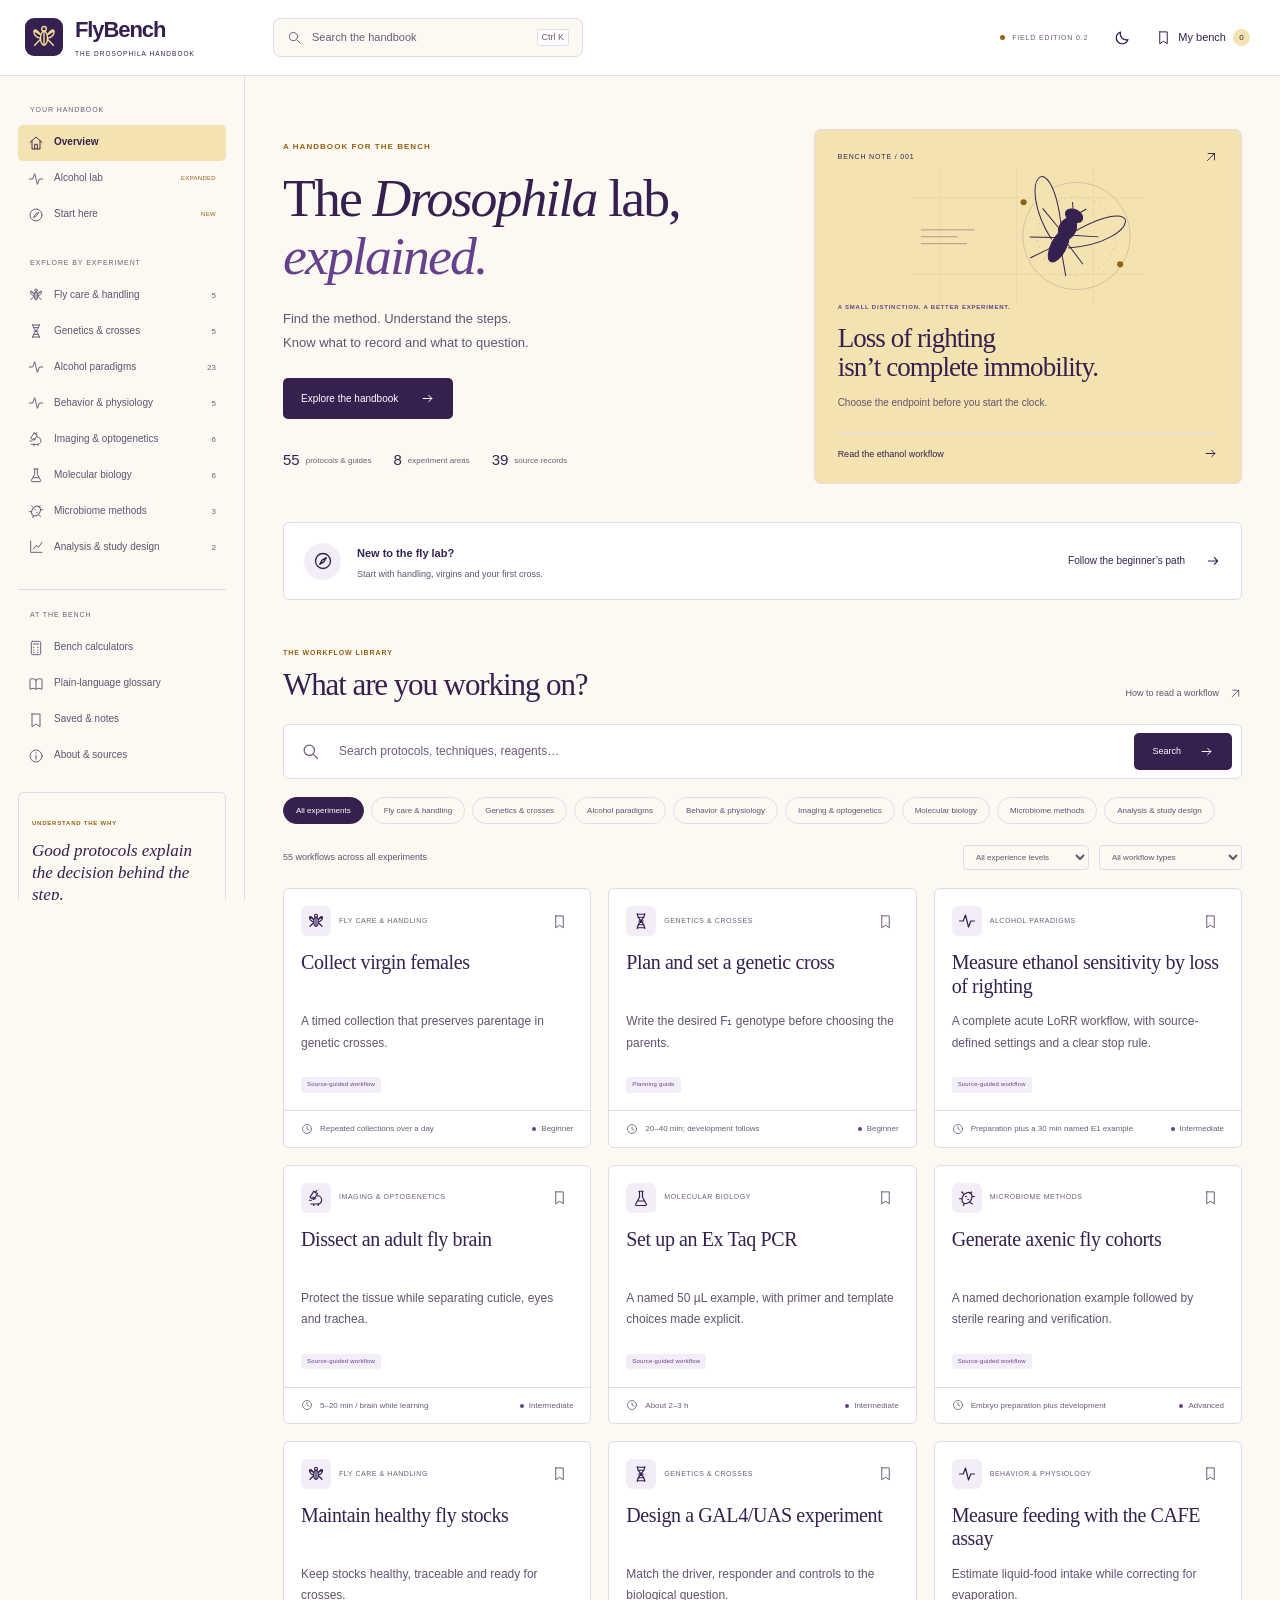
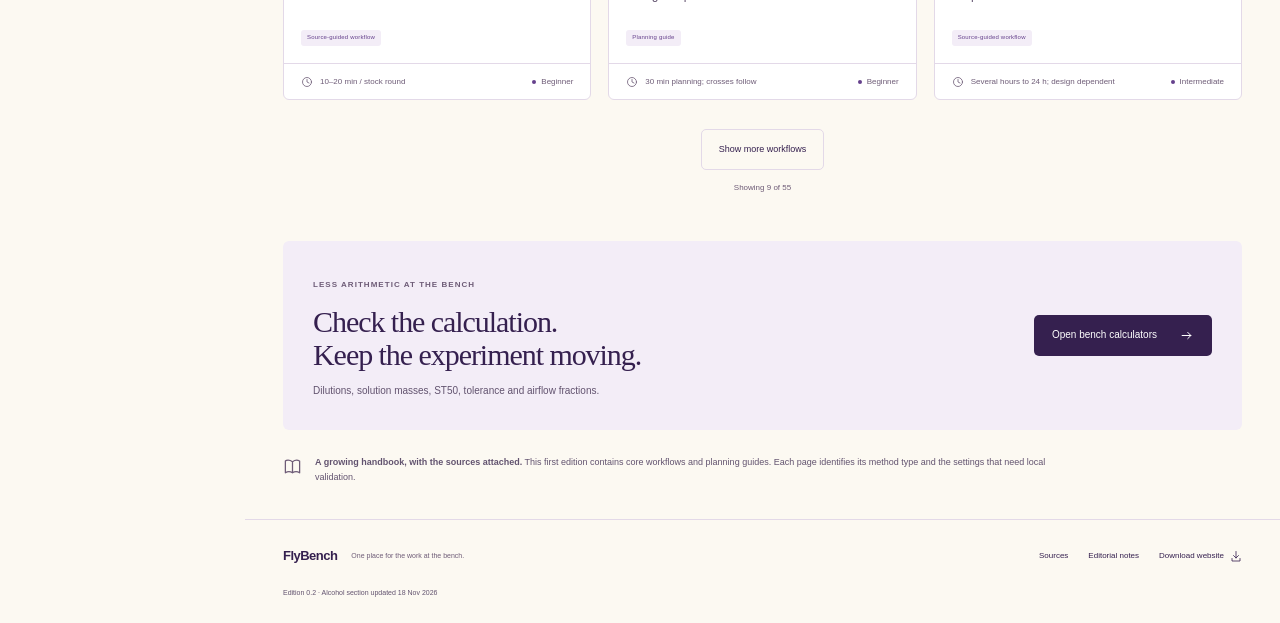
==== commit 4a790f68: "Expand alcohol handbook with 23 detailed source-linked methods" ====
--- a/index.html
+++ b/index.html
@@ -1 +1 @@
-<!doctype html><html lang="en"><head><meta charset="utf-8"><meta name="viewport" content="width=device-width,initial-scale=1"><meta name="color-scheme" content="light dark"><title>The Drosophila lab handbook · FlyBench</title><meta name="description" content="A source-linked Drosophila lab handbook with practical workflows, explanations, troubleshooting and bench calculators."><meta name="theme-color" content="#35204f"><meta property="og:title" content="The Drosophila lab handbook · FlyBench"><meta property="og:description" content="A source-linked Drosophila lab handbook with practical workflows, explanations, troubleshooting and bench calculators."><meta property="og:type" content="website"><link rel="icon" type="image/svg+xml" href="assets/favicon.svg?v=20261118-gold-purple"><link rel="stylesheet" href="assets/styles.css?v=20261118-gold-purple"><script src="assets/theme.js"></script><script src="assets/handbook-data.js" defer></script><script src="assets/app.js" defer></script></head><body data-page="index"><svg xmlns="http://www.w3.org/2000/svg" style="display:none" aria-hidden="true"><symbol id="i-fly" viewBox="0 0 24 24"><path d="M12 7v12m-3-9C2 0 1 12 9 13m6-3c7-10 8 2 0 3M9 14l-5 5m11-5 5 5M9 10 4 7m11 3 5-3"/><ellipse cx="12" cy="13" rx="3" ry="6"/><circle cx="12" cy="5" r="2"/></symbol><symbol id="i-book" viewBox="0 0 24 24"><path d="M12 6c-4-3-8-2-9-1v15c3-2 6-2 9 0 3-2 6-2 9 0V5c-2-1-5-2-9 1Zm0 0v14"/></symbol><symbol id="i-dna" viewBox="0 0 24 24"><path d="M7 2c0 8 10 12 10 20M17 2c0 8-10 12-10 20M7 3h10M8 7h8m-7 5h6m-7 5h8M7 21h10"/></symbol><symbol id="i-activity" viewBox="0 0 24 24"><path d="M2 12h5l3-8 4 16 3-8h5"/></symbol><symbol id="i-scope" viewBox="0 0 24 24"><path d="m9 3 5 3-5 8-5-3 5-8Zm2 2 2-3m-5 9 3 2M14 9c7 0 8 11-1 11H5m1-5H3m6 5v2m6-2v2"/></symbol><symbol id="i-tube" viewBox="0 0 24 24"><path d="M9 3h6m-5 0v8L5 20c-.5 1 .3 2 1 2h12c1 0 1.5-1 1-2l-5-9V3M8 16h8"/></symbol><symbol id="i-microbe" viewBox="0 0 24 24"><ellipse cx="12" cy="12" rx="6" ry="8" transform="rotate(35 12 12)"/><path d="M7 6 5 4m11 2 2-2M5 13H2m17-3h3M8 20l-1 2m9-4 3 2m-9-10h1m2 4h1"/></symbol><symbol id="i-chart" viewBox="0 0 24 24"><path d="M4 3v17h17M8 15l4-5 4 2 5-7"/></symbol><symbol id="i-search" viewBox="0 0 24 24"><circle cx="10.5" cy="10.5" r="6.5"/><path d="m16 16 5 5"/></symbol><symbol id="i-arrow" viewBox="0 0 24 24"><path d="M5 12h14m-5-5 5 5-5 5"/></symbol><symbol id="i-external" viewBox="0 0 24 24"><path d="M6 18 18 6M7 6h11v11"/></symbol><symbol id="i-bookmark" viewBox="0 0 24 24"><path d="M6 3h12v19l-6-4-6 4V3Z"/></symbol><symbol id="i-clock" viewBox="0 0 24 24"><circle cx="12" cy="12" r="9"/><path d="M12 7v5l4 2"/></symbol><symbol id="i-check" viewBox="0 0 24 24"><path d="m5 12 4 4L20 5"/></symbol><symbol id="i-print" viewBox="0 0 24 24"><path d="M7 8V3h10v5M6 17H3V9h18v8h-3M7 14h10v8H7v-8Zm10-3h1"/></symbol><symbol id="i-download" viewBox="0 0 24 24"><path d="M12 3v13m-5-5 5 5 5-5M4 17v5h16v-5"/></symbol><symbol id="i-close" viewBox="0 0 24 24"><path d="m5 5 14 14M19 5 5 19"/></symbol><symbol id="i-menu" viewBox="0 0 24 24"><path d="M3 6h18M3 12h18M3 18h18"/></symbol><symbol id="i-home" viewBox="0 0 24 24"><path d="m3 11 9-8 9 8M6 9v12h12V9M10 21v-7h4v7"/></symbol><symbol id="i-compass" viewBox="0 0 24 24"><circle cx="12" cy="12" r="9"/><path d="m16 8-3 5-5 3 3-5 5-3Z"/></symbol><symbol id="i-info" viewBox="0 0 24 24"><circle cx="12" cy="12" r="9"/><path d="M12 11v6m0-10v1"/></symbol><symbol id="i-calculator" viewBox="0 0 24 24"><rect x="5" y="2" width="14" height="20" rx="2"/><path d="M8 6h8M8 11h1m5 0h1m-7 4h1m5 0h1m-7 4h1m5 0h1"/></symbol><symbol id="i-leaf" viewBox="0 0 24 24"><path d="M19 3C6 1 1 13 7 17c6 4 14-3 12-14ZM5 20 16 7"/></symbol><symbol id="i-moon" viewBox="0 0 24 24"><path d="M20 14A8 8 0 0 1 10 4a8 8 0 1 0 10 10Z"/></symbol></svg><a class="skip" href="#main">Skip to content</a><header class="topbar"><a class="brand" href="index.html"><span class="brand-icon"><svg class="icon " viewBox="0 0 24 24" fill="none" stroke="currentColor" stroke-width="1.6" stroke-linecap="round" stroke-linejoin="round" aria-hidden="true"><path d="M12 7v12m-3-9C2 0 1 12 9 13m6-3c7-10 8 2 0 3M9 14l-5 5m11-5 5 5M9 10 4 7m11 3 5-3"/><ellipse cx="12" cy="13" rx="3" ry="6"/><circle cx="12" cy="5" r="2"/></svg></span><span>FlyBench<small>THE DROSOPHILA HANDBOOK</small></span></a><button class="top-search" data-open-search aria-label="Search the handbook"><svg class="icon " viewBox="0 0 24 24" fill="none" stroke="currentColor" stroke-width="1.6" stroke-linecap="round" stroke-linejoin="round" aria-hidden="true"><circle cx="10.5" cy="10.5" r="6.5"/><path d="m16 16 5 5"/></svg><span>Search the handbook</span><kbd>Ctrl K</kbd></button><div class="top-actions"><span class="edition"><span></span> FIELD EDITION 0.1</span><button class="icon-button" data-theme aria-label="Switch to dark theme"><svg class="icon " viewBox="0 0 24 24" fill="none" stroke="currentColor" stroke-width="1.6" stroke-linecap="round" stroke-linejoin="round" aria-hidden="true"><path d="M20 14A8 8 0 0 1 10 4a8 8 0 1 0 10 10Z"/></svg></button><a class="bench-shortcut" href="bench.html"><svg class="icon " viewBox="0 0 24 24" fill="none" stroke="currentColor" stroke-width="1.6" stroke-linecap="round" stroke-linejoin="round" aria-hidden="true"><path d="M6 3h12v19l-6-4-6 4V3Z"/></svg><span>My bench</span><small data-saved-count>0</small></a><button class="icon-button mobile-menu" data-menu aria-label="Open topic navigation" aria-expanded="false" aria-controls="sidebar"><svg class="icon " viewBox="0 0 24 24" fill="none" stroke="currentColor" stroke-width="1.6" stroke-linecap="round" stroke-linejoin="round" aria-hidden="true"><path d="M3 6h18M3 12h18M3 18h18"/></svg></button></div></header><button class="sidebar-backdrop" aria-label="Close topic navigation" data-close-menu hidden></button><aside class="sidebar" id="sidebar"><div class="side-section"><p>YOUR HANDBOOK</p><a href="index.html" data-side="index"><svg class="icon " viewBox="0 0 24 24" fill="none" stroke="currentColor" stroke-width="1.6" stroke-linecap="round" stroke-linejoin="round" aria-hidden="true"><path d="m3 11 9-8 9 8M6 9v12h12V9M10 21v-7h4v7"/></svg><span>Overview</span></a><a href="start.html" data-side="start"><svg class="icon " viewBox="0 0 24 24" fill="none" stroke="currentColor" stroke-width="1.6" stroke-linecap="round" stroke-linejoin="round" aria-hidden="true"><circle cx="12" cy="12" r="9"/><path d="m16 8-3 5-5 3 3-5 5-3Z"/></svg><span>Start here</span><i>NEW</i></a></div><div class="side-section"><p>EXPLORE BY EXPERIMENT</p><a href="index.html?category=care#library" data-category-link="care"><svg class="icon " viewBox="0 0 24 24" fill="none" stroke="currentColor" stroke-width="1.6" stroke-linecap="round" stroke-linejoin="round" aria-hidden="true"><path d="M12 7v12m-3-9C2 0 1 12 9 13m6-3c7-10 8 2 0 3M9 14l-5 5m11-5 5 5M9 10 4 7m11 3 5-3"/><ellipse cx="12" cy="13" rx="3" ry="6"/><circle cx="12" cy="5" r="2"/></svg><span>Fly care & handling</span><small>5</small></a><a href="index.html?category=genetics#library" data-category-link="genetics"><svg class="icon " viewBox="0 0 24 24" fill="none" stroke="currentColor" stroke-width="1.6" stroke-linecap="round" stroke-linejoin="round" aria-hidden="true"><path d="M7 2c0 8 10 12 10 20M17 2c0 8-10 12-10 20M7 3h10M8 7h8m-7 5h6m-7 5h8M7 21h10"/></svg><span>Genetics & crosses</span><small>5</small></a><a href="index.html?category=behavior#library" data-category-link="behavior"><svg class="icon " viewBox="0 0 24 24" fill="none" stroke="currentColor" stroke-width="1.6" stroke-linecap="round" stroke-linejoin="round" aria-hidden="true"><path d="M2 12h5l3-8 4 16 3-8h5"/></svg><span>Behavior & physiology</span><small>8</small></a><a href="index.html?category=imaging#library" data-category-link="imaging"><svg class="icon " viewBox="0 0 24 24" fill="none" stroke="currentColor" stroke-width="1.6" stroke-linecap="round" stroke-linejoin="round" aria-hidden="true"><path d="m9 3 5 3-5 8-5-3 5-8Zm2 2 2-3m-5 9 3 2M14 9c7 0 8 11-1 11H5m1-5H3m6 5v2m6-2v2"/></svg><span>Imaging & optogenetics</span><small>6</small></a><a href="index.html?category=molecular#library" data-category-link="molecular"><svg class="icon " viewBox="0 0 24 24" fill="none" stroke="currentColor" stroke-width="1.6" stroke-linecap="round" stroke-linejoin="round" aria-hidden="true"><path d="M9 3h6m-5 0v8L5 20c-.5 1 .3 2 1 2h12c1 0 1.5-1 1-2l-5-9V3M8 16h8"/></svg><span>Molecular biology</span><small>6</small></a><a href="index.html?category=microbiome#library" data-category-link="microbiome"><svg class="icon " viewBox="0 0 24 24" fill="none" stroke="currentColor" stroke-width="1.6" stroke-linecap="round" stroke-linejoin="round" aria-hidden="true"><ellipse cx="12" cy="12" rx="6" ry="8" transform="rotate(35 12 12)"/><path d="M7 6 5 4m11 2 2-2M5 13H2m17-3h3M8 20l-1 2m9-4 3 2m-9-10h1m2 4h1"/></svg><span>Microbiome methods</span><small>3</small></a><a href="index.html?category=analysis#library" data-category-link="analysis"><svg class="icon " viewBox="0 0 24 24" fill="none" stroke="currentColor" stroke-width="1.6" stroke-linecap="round" stroke-linejoin="round" aria-hidden="true"><path d="M4 3v17h17M8 15l4-5 4 2 5-7"/></svg><span>Analysis & study design</span><small>2</small></a></div><div class="side-section resources"><p>AT THE BENCH</p><a href="tools.html" data-side="tools"><svg class="icon " viewBox="0 0 24 24" fill="none" stroke="currentColor" stroke-width="1.6" stroke-linecap="round" stroke-linejoin="round" aria-hidden="true"><rect x="5" y="2" width="14" height="20" rx="2"/><path d="M8 6h8M8 11h1m5 0h1m-7 4h1m5 0h1m-7 4h1m5 0h1"/></svg><span>Bench calculators</span></a><a href="glossary.html" data-side="glossary"><svg class="icon " viewBox="0 0 24 24" fill="none" stroke="currentColor" stroke-width="1.6" stroke-linecap="round" stroke-linejoin="round" aria-hidden="true"><path d="M12 6c-4-3-8-2-9-1v15c3-2 6-2 9 0 3-2 6-2 9 0V5c-2-1-5-2-9 1Zm0 0v14"/></svg><span>Plain-language glossary</span></a><a href="bench.html" data-side="bench"><svg class="icon " viewBox="0 0 24 24" fill="none" stroke="currentColor" stroke-width="1.6" stroke-linecap="round" stroke-linejoin="round" aria-hidden="true"><path d="M6 3h12v19l-6-4-6 4V3Z"/></svg><span>Saved & notes</span></a><a href="about.html" data-side="about"><svg class="icon " viewBox="0 0 24 24" fill="none" stroke="currentColor" stroke-width="1.6" stroke-linecap="round" stroke-linejoin="round" aria-hidden="true"><circle cx="12" cy="12" r="9"/><path d="M12 11v6m0-10v1"/></svg><span>About & sources</span></a></div><div class="sidebar-note"><span class="tiny-caps">UNDERSTAND THE WHY</span><p>Good protocols explain the decision behind the step.</p><a href="about.html#editorial">How this handbook is written <svg class="icon " viewBox="0 0 24 24" fill="none" stroke="currentColor" stroke-width="1.6" stroke-linecap="round" stroke-linejoin="round" aria-hidden="true"><path d="M5 12h14m-5-5 5 5-5 5"/></svg></a></div><div class="sidebar-bottom">35 workflows · 7 sections<span>Source-linked editorial draft</span></div></aside><div class="app-main"><main id="main"><div class="page-wrap"><section class="home-hero"><div class="hero-text"><p class="eyebrow">A HANDBOOK FOR THE BENCH</p><h1>The <i>Drosophila</i> lab,<br><em>explained.</em></h1><p>Find the method. Understand the steps.<br>Know what to record and what to question.</p><a class="button dark" href="#library">Explore the handbook <svg class="icon " viewBox="0 0 24 24" fill="none" stroke="currentColor" stroke-width="1.6" stroke-linecap="round" stroke-linejoin="round" aria-hidden="true"><path d="M5 12h14m-5-5 5 5-5 5"/></svg></a><div class="hero-metrics"><span><strong>35</strong> protocols & guides</span><span><strong>7</strong> experiment areas</span><span><strong>27</strong> source records</span></div></div><a class="field-card" href="protocol.html?slug=ethanol-sensitivity"><div class="field-card-heading"><span>BENCH NOTE / 001</span><svg class="icon " viewBox="0 0 24 24" fill="none" stroke="currentColor" stroke-width="1.6" stroke-linecap="round" stroke-linejoin="round" aria-hidden="true"><path d="M6 18 18 6M7 6h11v11"/></svg></div><svg class="hero-art" viewBox="0 0 310 180" fill="none" xmlns="http://www.w3.org/2000/svg" aria-hidden="true"><g stroke="currentColor" opacity=".22"><circle cx="218" cy="90" r="70"/><circle cx="218" cy="90" r="51" stroke-dasharray="2 6"/><path d="M0 140h310M0 40h310M40 0v180M140 0v180M240 0v180" opacity=".3"/></g><g transform="translate(204 85) rotate(27)" stroke="currentColor" stroke-width="1.3"><path d="M-6 0C-70-100-93-31-12 17M6 0C70-100 93-31 12 17" fill="var(--green)"/><path d="M-9 0-41-14M9 0l32-14M-10 13-39 27M10 13l29 14M-8 27-26 51M8 27l18 24"/><ellipse cy="20" rx="10" ry="23" fill="currentColor"/><ellipse cy="-5" rx="11" ry="15" fill="currentColor"/><ellipse cy="-24" rx="12" ry="8" fill="currentColor"/><path d="m-5-31-5-8m15 8 5-8"/></g><g fill="var(--ochre)"><circle cx="149" cy="46" r="4"/><circle cx="275" cy="127" r="4"/></g><path d="M15 82h70m-70 9h48m-48 9h60" stroke="currentColor" opacity=".5"/></svg><p class="tiny-caps">A SMALL DISTINCTION. A BETTER EXPERIMENT.</p><h2>Loss of righting<br>isn’t complete immobility.</h2><p>Choose the endpoint before you start the clock.</p><span class="field-card-link">Read the ethanol workflow <svg class="icon " viewBox="0 0 24 24" fill="none" stroke="currentColor" stroke-width="1.6" stroke-linecap="round" stroke-linejoin="round" aria-hidden="true"><path d="M5 12h14m-5-5 5 5-5 5"/></svg></span></a></section><section class="quick-path"><span class="path-icon"><svg class="icon " viewBox="0 0 24 24" fill="none" stroke="currentColor" stroke-width="1.6" stroke-linecap="round" stroke-linejoin="round" aria-hidden="true"><circle cx="12" cy="12" r="9"/><path d="m16 8-3 5-5 3 3-5 5-3Z"/></svg></span><div><strong>New to the fly lab?</strong><p>Start with handling, virgins and your first cross.</p></div><a href="start.html">Follow the beginner’s path <svg class="icon " viewBox="0 0 24 24" fill="none" stroke="currentColor" stroke-width="1.6" stroke-linecap="round" stroke-linejoin="round" aria-hidden="true"><path d="M5 12h14m-5-5 5 5-5 5"/></svg></a></section><section class="library-section" id="library"><div class="section-heading"><div><p class="eyebrow">THE WORKFLOW LIBRARY</p><h2>What are you working on?</h2></div><a class="subtle-link" href="about.html#editorial">How to read a workflow <svg class="icon " viewBox="0 0 24 24" fill="none" stroke="currentColor" stroke-width="1.6" stroke-linecap="round" stroke-linejoin="round" aria-hidden="true"><path d="M6 18 18 6M7 6h11v11"/></svg></a></div><form class="library-search" role="search"><label for="library-query"><svg class="icon " viewBox="0 0 24 24" fill="none" stroke="currentColor" stroke-width="1.6" stroke-linecap="round" stroke-linejoin="round" aria-hidden="true"><circle cx="10.5" cy="10.5" r="6.5"/><path d="m16 16 5 5"/></svg><span class="sr-only">Search workflows</span></label><input id="library-query" type="search" name="q" placeholder="Search protocols, techniques, reagents…" autocomplete="off"><button class="button dark" type="submit">Search <svg class="icon " viewBox="0 0 24 24" fill="none" stroke="currentColor" stroke-width="1.6" stroke-linecap="round" stroke-linejoin="round" aria-hidden="true"><path d="M5 12h14m-5-5 5 5-5 5"/></svg></button></form><div class="category-chips" role="group" aria-label="Filter by experiment"><button class="chip active" data-category="all" aria-pressed="true">All experiments</button><button class="chip" data-category="care" aria-pressed="false">Fly care & handling</button><button class="chip" data-category="genetics" aria-pressed="false">Genetics & crosses</button><button class="chip" data-category="behavior" aria-pressed="false">Behavior & physiology</button><button class="chip" data-category="imaging" aria-pressed="false">Imaging & optogenetics</button><button class="chip" data-category="molecular" aria-pressed="false">Molecular biology</button><button class="chip" data-category="microbiome" aria-pressed="false">Microbiome methods</button><button class="chip" data-category="analysis" aria-pressed="false">Analysis & study design</button></div><div class="library-controls"><p id="result-count" aria-live="polite"></p><div><label for="level-filter" class="sr-only">Filter by experience level</label><select id="level-filter"><option value="all">All experience levels</option><option>Beginner</option><option>Intermediate</option><option>Advanced</option></select><label for="kind-filter" class="sr-only">Filter by workflow type</label><select id="kind-filter"><option value="all">All workflow types</option><option value="source">Source-guided workflows</option><option value="guide">Guides</option><option value="template">Lab templates</option></select></div></div><div id="protocol-grid" class="protocol-grid"></div><div class="load-more-row"><button class="button outline" id="load-more">Show more workflows</button><span id="shown-count"></span></div><div class="library-empty" hidden><span><svg class="icon " viewBox="0 0 24 24" fill="none" stroke="currentColor" stroke-width="1.6" stroke-linecap="round" stroke-linejoin="round" aria-hidden="true"><circle cx="10.5" cy="10.5" r="6.5"/><path d="m16 16 5 5"/></svg></span><h3>No workflows match yet.</h3><p>Try a shorter term or clear your filters.</p><button class="button outline" data-clear-filters>Clear filters</button></div></section><section class="tools-promo"><div><span class="tiny-caps">LESS ARITHMETIC AT THE BENCH</span><h2>Check the calculation.<br>Keep the experiment moving.</h2><p>Dilutions, solution masses, ST50, tolerance and airflow fractions.</p></div><a class="button dark" href="tools.html">Open bench calculators <svg class="icon " viewBox="0 0 24 24" fill="none" stroke="currentColor" stroke-width="1.6" stroke-linecap="round" stroke-linejoin="round" aria-hidden="true"><path d="M5 12h14m-5-5 5 5-5 5"/></svg></a></section><div class="scope-note"><svg class="icon " viewBox="0 0 24 24" fill="none" stroke="currentColor" stroke-width="1.6" stroke-linecap="round" stroke-linejoin="round" aria-hidden="true"><path d="M12 6c-4-3-8-2-9-1v15c3-2 6-2 9 0 3-2 6-2 9 0V5c-2-1-5-2-9 1Zm0 0v14"/></svg><p><strong>A growing handbook, with the sources attached.</strong> This first edition contains core workflows and planning guides. Each page identifies its method type and the settings that need local validation.</p></div></div></main><footer class="site-footer"><div><strong>FlyBench</strong><span>One place for the work at the bench.</span></div><nav aria-label="Footer navigation"><a href="about.html#sources">Sources</a><a href="about.html#editorial">Editorial notes</a><a href="assets/FlyBench_GitHub_Pages.zip" download>Download website <svg class="icon " viewBox="0 0 24 24" fill="none" stroke="currentColor" stroke-width="1.6" stroke-linecap="round" stroke-linejoin="round" aria-hidden="true"><path d="M12 3v13m-5-5 5 5 5-5M4 17v5h16v-5"/></svg></a></nav><p>Edition 0.1 · Sources checked 17 Nov 2026</p></footer><dialog class="search-dialog" aria-labelledby="search-title"><div class="search-dialog-top"><h2 id="search-title">Find your next step.</h2><button class="icon-button" data-close-search aria-label="Close search"><svg class="icon " viewBox="0 0 24 24" fill="none" stroke="currentColor" stroke-width="1.6" stroke-linecap="round" stroke-linejoin="round" aria-hidden="true"><path d="m5 5 14 14M19 5 5 19"/></svg></button></div><label class="modal-search"><svg class="icon " viewBox="0 0 24 24" fill="none" stroke="currentColor" stroke-width="1.6" stroke-linecap="round" stroke-linejoin="round" aria-hidden="true"><circle cx="10.5" cy="10.5" r="6.5"/><path d="m16 16 5 5"/></svg><input type="search" id="global-search" placeholder="Try ‘virgin’, ‘ethanol’, ‘PCR’…" aria-label="Search all handbook workflows"></label><p class="search-status" aria-live="polite"></p><div class="global-results"></div><div class="search-dialog-bottom">Search titles, steps, materials and definitions.<kbd>Esc to close</kbd></div></dialog><div class="toast" role="status" aria-live="polite"></div></div></body></html>+<!doctype html><html lang="en"><head><meta charset="utf-8"><meta name="viewport" content="width=device-width,initial-scale=1"><meta name="color-scheme" content="light dark"><title>The Drosophila lab handbook · FlyBench</title><meta name="description" content="A source-linked Drosophila lab handbook with practical workflows, explanations, troubleshooting and bench calculators."><meta name="theme-color" content="#35204f"><meta property="og:title" content="The Drosophila lab handbook · FlyBench"><meta property="og:description" content="A source-linked Drosophila lab handbook with practical workflows, explanations, troubleshooting and bench calculators."><meta property="og:type" content="website"><link rel="icon" type="image/svg+xml" href="assets/favicon.svg?v=20261118-gold-purple"><link rel="stylesheet" href="assets/styles.css?v=20261118-alcohol-v2"><script src="assets/theme.js"></script><script src="assets/handbook-data.js?v=20261118-alcohol-v2" defer></script><script src="assets/app.js?v=20261118-alcohol-v2" defer></script></head><body data-page="index"><svg xmlns="http://www.w3.org/2000/svg" style="display:none" aria-hidden="true"><symbol id="i-fly" viewBox="0 0 24 24"><path d="M12 7v12m-3-9C2 0 1 12 9 13m6-3c7-10 8 2 0 3M9 14l-5 5m11-5 5 5M9 10 4 7m11 3 5-3"/><ellipse cx="12" cy="13" rx="3" ry="6"/><circle cx="12" cy="5" r="2"/></symbol><symbol id="i-book" viewBox="0 0 24 24"><path d="M12 6c-4-3-8-2-9-1v15c3-2 6-2 9 0 3-2 6-2 9 0V5c-2-1-5-2-9 1Zm0 0v14"/></symbol><symbol id="i-dna" viewBox="0 0 24 24"><path d="M7 2c0 8 10 12 10 20M17 2c0 8-10 12-10 20M7 3h10M8 7h8m-7 5h6m-7 5h8M7 21h10"/></symbol><symbol id="i-activity" viewBox="0 0 24 24"><path d="M2 12h5l3-8 4 16 3-8h5"/></symbol><symbol id="i-scope" viewBox="0 0 24 24"><path d="m9 3 5 3-5 8-5-3 5-8Zm2 2 2-3m-5 9 3 2M14 9c7 0 8 11-1 11H5m1-5H3m6 5v2m6-2v2"/></symbol><symbol id="i-tube" viewBox="0 0 24 24"><path d="M9 3h6m-5 0v8L5 20c-.5 1 .3 2 1 2h12c1 0 1.5-1 1-2l-5-9V3M8 16h8"/></symbol><symbol id="i-microbe" viewBox="0 0 24 24"><ellipse cx="12" cy="12" rx="6" ry="8" transform="rotate(35 12 12)"/><path d="M7 6 5 4m11 2 2-2M5 13H2m17-3h3M8 20l-1 2m9-4 3 2m-9-10h1m2 4h1"/></symbol><symbol id="i-chart" viewBox="0 0 24 24"><path d="M4 3v17h17M8 15l4-5 4 2 5-7"/></symbol><symbol id="i-search" viewBox="0 0 24 24"><circle cx="10.5" cy="10.5" r="6.5"/><path d="m16 16 5 5"/></symbol><symbol id="i-arrow" viewBox="0 0 24 24"><path d="M5 12h14m-5-5 5 5-5 5"/></symbol><symbol id="i-external" viewBox="0 0 24 24"><path d="M6 18 18 6M7 6h11v11"/></symbol><symbol id="i-bookmark" viewBox="0 0 24 24"><path d="M6 3h12v19l-6-4-6 4V3Z"/></symbol><symbol id="i-clock" viewBox="0 0 24 24"><circle cx="12" cy="12" r="9"/><path d="M12 7v5l4 2"/></symbol><symbol id="i-check" viewBox="0 0 24 24"><path d="m5 12 4 4L20 5"/></symbol><symbol id="i-print" viewBox="0 0 24 24"><path d="M7 8V3h10v5M6 17H3V9h18v8h-3M7 14h10v8H7v-8Zm10-3h1"/></symbol><symbol id="i-download" viewBox="0 0 24 24"><path d="M12 3v13m-5-5 5 5 5-5M4 17v5h16v-5"/></symbol><symbol id="i-close" viewBox="0 0 24 24"><path d="m5 5 14 14M19 5 5 19"/></symbol><symbol id="i-menu" viewBox="0 0 24 24"><path d="M3 6h18M3 12h18M3 18h18"/></symbol><symbol id="i-home" viewBox="0 0 24 24"><path d="m3 11 9-8 9 8M6 9v12h12V9M10 21v-7h4v7"/></symbol><symbol id="i-compass" viewBox="0 0 24 24"><circle cx="12" cy="12" r="9"/><path d="m16 8-3 5-5 3 3-5 5-3Z"/></symbol><symbol id="i-info" viewBox="0 0 24 24"><circle cx="12" cy="12" r="9"/><path d="M12 11v6m0-10v1"/></symbol><symbol id="i-calculator" viewBox="0 0 24 24"><rect x="5" y="2" width="14" height="20" rx="2"/><path d="M8 6h8M8 11h1m5 0h1m-7 4h1m5 0h1m-7 4h1m5 0h1"/></symbol><symbol id="i-leaf" viewBox="0 0 24 24"><path d="M19 3C6 1 1 13 7 17c6 4 14-3 12-14ZM5 20 16 7"/></symbol><symbol id="i-moon" viewBox="0 0 24 24"><path d="M20 14A8 8 0 0 1 10 4a8 8 0 1 0 10 10Z"/></symbol></svg><a class="skip" href="#main">Skip to content</a><header class="topbar"><a class="brand" href="index.html"><span class="brand-icon"><svg class="icon " viewBox="0 0 24 24" fill="none" stroke="currentColor" stroke-width="1.6" stroke-linecap="round" stroke-linejoin="round" aria-hidden="true"><path d="M12 7v12m-3-9C2 0 1 12 9 13m6-3c7-10 8 2 0 3M9 14l-5 5m11-5 5 5M9 10 4 7m11 3 5-3"/><ellipse cx="12" cy="13" rx="3" ry="6"/><circle cx="12" cy="5" r="2"/></svg></span><span>FlyBench<small>THE DROSOPHILA HANDBOOK</small></span></a><button class="top-search" data-open-search aria-label="Search the handbook"><svg class="icon " viewBox="0 0 24 24" fill="none" stroke="currentColor" stroke-width="1.6" stroke-linecap="round" stroke-linejoin="round" aria-hidden="true"><circle cx="10.5" cy="10.5" r="6.5"/><path d="m16 16 5 5"/></svg><span>Search the handbook</span><kbd>Ctrl K</kbd></button><div class="top-actions"><span class="edition"><span></span> FIELD EDITION 0.2</span><button class="icon-button" data-theme aria-label="Switch to dark theme"><svg class="icon " viewBox="0 0 24 24" fill="none" stroke="currentColor" stroke-width="1.6" stroke-linecap="round" stroke-linejoin="round" aria-hidden="true"><path d="M20 14A8 8 0 0 1 10 4a8 8 0 1 0 10 10Z"/></svg></button><a class="bench-shortcut" href="bench.html"><svg class="icon " viewBox="0 0 24 24" fill="none" stroke="currentColor" stroke-width="1.6" stroke-linecap="round" stroke-linejoin="round" aria-hidden="true"><path d="M6 3h12v19l-6-4-6 4V3Z"/></svg><span>My bench</span><small data-saved-count>0</small></a><button class="icon-button mobile-menu" data-menu aria-label="Open topic navigation" aria-expanded="false" aria-controls="sidebar"><svg class="icon " viewBox="0 0 24 24" fill="none" stroke="currentColor" stroke-width="1.6" stroke-linecap="round" stroke-linejoin="round" aria-hidden="true"><path d="M3 6h18M3 12h18M3 18h18"/></svg></button></div></header><button class="sidebar-backdrop" aria-label="Close topic navigation" data-close-menu hidden></button><aside class="sidebar" id="sidebar"><div class="side-section"><p>YOUR HANDBOOK</p><a href="index.html" data-side="index"><svg class="icon " viewBox="0 0 24 24" fill="none" stroke="currentColor" stroke-width="1.6" stroke-linecap="round" stroke-linejoin="round" aria-hidden="true"><path d="m3 11 9-8 9 8M6 9v12h12V9M10 21v-7h4v7"/></svg><span>Overview</span></a><a href="alcohol.html" data-side="alcohol"><svg class="icon" viewBox="0 0 24 24" aria-hidden="true"><use href="#i-activity"></use></svg><span>Alcohol lab</span><i>EXPANDED</i></a><a href="start.html" data-side="start"><svg class="icon " viewBox="0 0 24 24" fill="none" stroke="currentColor" stroke-width="1.6" stroke-linecap="round" stroke-linejoin="round" aria-hidden="true"><circle cx="12" cy="12" r="9"/><path d="m16 8-3 5-5 3 3-5 5-3Z"/></svg><span>Start here</span><i>NEW</i></a></div><div class="side-section"><p>EXPLORE BY EXPERIMENT</p><a href="index.html?category=care#library" data-category-link="care"><svg class="icon " viewBox="0 0 24 24" fill="none" stroke="currentColor" stroke-width="1.6" stroke-linecap="round" stroke-linejoin="round" aria-hidden="true"><path d="M12 7v12m-3-9C2 0 1 12 9 13m6-3c7-10 8 2 0 3M9 14l-5 5m11-5 5 5M9 10 4 7m11 3 5-3"/><ellipse cx="12" cy="13" rx="3" ry="6"/><circle cx="12" cy="5" r="2"/></svg><span>Fly care & handling</span><small>5</small></a><a href="index.html?category=genetics#library" data-category-link="genetics"><svg class="icon " viewBox="0 0 24 24" fill="none" stroke="currentColor" stroke-width="1.6" stroke-linecap="round" stroke-linejoin="round" aria-hidden="true"><path d="M7 2c0 8 10 12 10 20M17 2c0 8-10 12-10 20M7 3h10M8 7h8m-7 5h6m-7 5h8M7 21h10"/></svg><span>Genetics & crosses</span><small>5</small></a><a href="index.html?category=alcohol#library" data-category-link="alcohol"><svg class="icon" viewBox="0 0 24 24" aria-hidden="true"><use href="#i-activity"></use></svg><span>Alcohol paradigms</span><small>23</small></a><a href="index.html?category=behavior#library" data-category-link="behavior"><svg class="icon " viewBox="0 0 24 24" fill="none" stroke="currentColor" stroke-width="1.6" stroke-linecap="round" stroke-linejoin="round" aria-hidden="true"><path d="M2 12h5l3-8 4 16 3-8h5"/></svg><span>Behavior & physiology</span><small>5</small></a><a href="index.html?category=imaging#library" data-category-link="imaging"><svg class="icon " viewBox="0 0 24 24" fill="none" stroke="currentColor" stroke-width="1.6" stroke-linecap="round" stroke-linejoin="round" aria-hidden="true"><path d="m9 3 5 3-5 8-5-3 5-8Zm2 2 2-3m-5 9 3 2M14 9c7 0 8 11-1 11H5m1-5H3m6 5v2m6-2v2"/></svg><span>Imaging & optogenetics</span><small>6</small></a><a href="index.html?category=molecular#library" data-category-link="molecular"><svg class="icon " viewBox="0 0 24 24" fill="none" stroke="currentColor" stroke-width="1.6" stroke-linecap="round" stroke-linejoin="round" aria-hidden="true"><path d="M9 3h6m-5 0v8L5 20c-.5 1 .3 2 1 2h12c1 0 1.5-1 1-2l-5-9V3M8 16h8"/></svg><span>Molecular biology</span><small>6</small></a><a href="index.html?category=microbiome#library" data-category-link="microbiome"><svg class="icon " viewBox="0 0 24 24" fill="none" stroke="currentColor" stroke-width="1.6" stroke-linecap="round" stroke-linejoin="round" aria-hidden="true"><ellipse cx="12" cy="12" rx="6" ry="8" transform="rotate(35 12 12)"/><path d="M7 6 5 4m11 2 2-2M5 13H2m17-3h3M8 20l-1 2m9-4 3 2m-9-10h1m2 4h1"/></svg><span>Microbiome methods</span><small>3</small></a><a href="index.html?category=analysis#library" data-category-link="analysis"><svg class="icon " viewBox="0 0 24 24" fill="none" stroke="currentColor" stroke-width="1.6" stroke-linecap="round" stroke-linejoin="round" aria-hidden="true"><path d="M4 3v17h17M8 15l4-5 4 2 5-7"/></svg><span>Analysis & study design</span><small>2</small></a></div><div class="side-section resources"><p>AT THE BENCH</p><a href="tools.html" data-side="tools"><svg class="icon " viewBox="0 0 24 24" fill="none" stroke="currentColor" stroke-width="1.6" stroke-linecap="round" stroke-linejoin="round" aria-hidden="true"><rect x="5" y="2" width="14" height="20" rx="2"/><path d="M8 6h8M8 11h1m5 0h1m-7 4h1m5 0h1m-7 4h1m5 0h1"/></svg><span>Bench calculators</span></a><a href="glossary.html" data-side="glossary"><svg class="icon " viewBox="0 0 24 24" fill="none" stroke="currentColor" stroke-width="1.6" stroke-linecap="round" stroke-linejoin="round" aria-hidden="true"><path d="M12 6c-4-3-8-2-9-1v15c3-2 6-2 9 0 3-2 6-2 9 0V5c-2-1-5-2-9 1Zm0 0v14"/></svg><span>Plain-language glossary</span></a><a href="bench.html" data-side="bench"><svg class="icon " viewBox="0 0 24 24" fill="none" stroke="currentColor" stroke-width="1.6" stroke-linecap="round" stroke-linejoin="round" aria-hidden="true"><path d="M6 3h12v19l-6-4-6 4V3Z"/></svg><span>Saved & notes</span></a><a href="about.html" data-side="about"><svg class="icon " viewBox="0 0 24 24" fill="none" stroke="currentColor" stroke-width="1.6" stroke-linecap="round" stroke-linejoin="round" aria-hidden="true"><circle cx="12" cy="12" r="9"/><path d="M12 11v6m0-10v1"/></svg><span>About & sources</span></a></div><div class="sidebar-note"><span class="tiny-caps">UNDERSTAND THE WHY</span><p>Good protocols explain the decision behind the step.</p><a href="about.html#editorial">How this handbook is written <svg class="icon " viewBox="0 0 24 24" fill="none" stroke="currentColor" stroke-width="1.6" stroke-linecap="round" stroke-linejoin="round" aria-hidden="true"><path d="M5 12h14m-5-5 5 5-5 5"/></svg></a></div><div class="sidebar-bottom">55 workflows · 8 sections<span>Source-linked editorial draft</span></div></aside><div class="app-main"><main id="main"><div class="page-wrap"><section class="home-hero"><div class="hero-text"><p class="eyebrow">A HANDBOOK FOR THE BENCH</p><h1>The <i>Drosophila</i> lab,<br><em>explained.</em></h1><p>Find the method. Understand the steps.<br>Know what to record and what to question.</p><a class="button dark" href="#library">Explore the handbook <svg class="icon " viewBox="0 0 24 24" fill="none" stroke="currentColor" stroke-width="1.6" stroke-linecap="round" stroke-linejoin="round" aria-hidden="true"><path d="M5 12h14m-5-5 5 5-5 5"/></svg></a><div class="hero-metrics"><span><strong>55</strong> protocols & guides</span><span><strong>8</strong> experiment areas</span><span><strong>39</strong> source records</span></div></div><a class="field-card" href="protocol.html?slug=ethanol-sensitivity"><div class="field-card-heading"><span>BENCH NOTE / 001</span><svg class="icon " viewBox="0 0 24 24" fill="none" stroke="currentColor" stroke-width="1.6" stroke-linecap="round" stroke-linejoin="round" aria-hidden="true"><path d="M6 18 18 6M7 6h11v11"/></svg></div><svg class="hero-art" viewBox="0 0 310 180" fill="none" xmlns="http://www.w3.org/2000/svg" aria-hidden="true"><g stroke="currentColor" opacity=".22"><circle cx="218" cy="90" r="70"/><circle cx="218" cy="90" r="51" stroke-dasharray="2 6"/><path d="M0 140h310M0 40h310M40 0v180M140 0v180M240 0v180" opacity=".3"/></g><g transform="translate(204 85) rotate(27)" stroke="currentColor" stroke-width="1.3"><path d="M-6 0C-70-100-93-31-12 17M6 0C70-100 93-31 12 17" fill="var(--green)"/><path d="M-9 0-41-14M9 0l32-14M-10 13-39 27M10 13l29 14M-8 27-26 51M8 27l18 24"/><ellipse cy="20" rx="10" ry="23" fill="currentColor"/><ellipse cy="-5" rx="11" ry="15" fill="currentColor"/><ellipse cy="-24" rx="12" ry="8" fill="currentColor"/><path d="m-5-31-5-8m15 8 5-8"/></g><g fill="var(--ochre)"><circle cx="149" cy="46" r="4"/><circle cx="275" cy="127" r="4"/></g><path d="M15 82h70m-70 9h48m-48 9h60" stroke="currentColor" opacity=".5"/></svg><p class="tiny-caps">A SMALL DISTINCTION. A BETTER EXPERIMENT.</p><h2>Loss of righting<br>isn’t complete immobility.</h2><p>Choose the endpoint before you start the clock.</p><span class="field-card-link">Read the ethanol workflow <svg class="icon " viewBox="0 0 24 24" fill="none" stroke="currentColor" stroke-width="1.6" stroke-linecap="round" stroke-linejoin="round" aria-hidden="true"><path d="M5 12h14m-5-5 5 5-5 5"/></svg></span></a></section><section class="quick-path"><span class="path-icon"><svg class="icon " viewBox="0 0 24 24" fill="none" stroke="currentColor" stroke-width="1.6" stroke-linecap="round" stroke-linejoin="round" aria-hidden="true"><circle cx="12" cy="12" r="9"/><path d="m16 8-3 5-5 3 3-5 5-3Z"/></svg></span><div><strong>New to the fly lab?</strong><p>Start with handling, virgins and your first cross.</p></div><a href="start.html">Follow the beginner’s path <svg class="icon " viewBox="0 0 24 24" fill="none" stroke="currentColor" stroke-width="1.6" stroke-linecap="round" stroke-linejoin="round" aria-hidden="true"><path d="M5 12h14m-5-5 5 5-5 5"/></svg></a></section><section class="library-section" id="library"><div class="section-heading"><div><p class="eyebrow">THE WORKFLOW LIBRARY</p><h2>What are you working on?</h2></div><a class="subtle-link" href="about.html#editorial">How to read a workflow <svg class="icon " viewBox="0 0 24 24" fill="none" stroke="currentColor" stroke-width="1.6" stroke-linecap="round" stroke-linejoin="round" aria-hidden="true"><path d="M6 18 18 6M7 6h11v11"/></svg></a></div><form class="library-search" role="search"><label for="library-query"><svg class="icon " viewBox="0 0 24 24" fill="none" stroke="currentColor" stroke-width="1.6" stroke-linecap="round" stroke-linejoin="round" aria-hidden="true"><circle cx="10.5" cy="10.5" r="6.5"/><path d="m16 16 5 5"/></svg><span class="sr-only">Search workflows</span></label><input id="library-query" type="search" name="q" placeholder="Search protocols, techniques, reagents…" autocomplete="off"><button class="button dark" type="submit">Search <svg class="icon " viewBox="0 0 24 24" fill="none" stroke="currentColor" stroke-width="1.6" stroke-linecap="round" stroke-linejoin="round" aria-hidden="true"><path d="M5 12h14m-5-5 5 5-5 5"/></svg></button></form><div class="category-chips" role="group" aria-label="Filter by experiment"><button class="chip active" data-category="all" aria-pressed="true">All experiments</button><button class="chip" data-category="care" aria-pressed="false">Fly care & handling</button><button class="chip" data-category="genetics" aria-pressed="false">Genetics & crosses</button><button class="chip" data-category="alcohol" aria-pressed="false">Alcohol paradigms</button><button class="chip" data-category="behavior" aria-pressed="false">Behavior & physiology</button><button class="chip" data-category="imaging" aria-pressed="false">Imaging & optogenetics</button><button class="chip" data-category="molecular" aria-pressed="false">Molecular biology</button><button class="chip" data-category="microbiome" aria-pressed="false">Microbiome methods</button><button class="chip" data-category="analysis" aria-pressed="false">Analysis & study design</button></div><div class="library-controls"><p id="result-count" aria-live="polite"></p><div><label for="level-filter" class="sr-only">Filter by experience level</label><select id="level-filter"><option value="all">All experience levels</option><option>Beginner</option><option>Intermediate</option><option>Advanced</option></select><label for="kind-filter" class="sr-only">Filter by workflow type</label><select id="kind-filter"><option value="all">All workflow types</option><option value="source">Source-guided workflows</option><option value="guide">Guides</option><option value="template">Lab templates</option></select></div></div><div id="protocol-grid" class="protocol-grid"></div><div class="load-more-row"><button class="button outline" id="load-more">Show more workflows</button><span id="shown-count"></span></div><div class="library-empty" hidden><span><svg class="icon " viewBox="0 0 24 24" fill="none" stroke="currentColor" stroke-width="1.6" stroke-linecap="round" stroke-linejoin="round" aria-hidden="true"><circle cx="10.5" cy="10.5" r="6.5"/><path d="m16 16 5 5"/></svg></span><h3>No workflows match yet.</h3><p>Try a shorter term or clear your filters.</p><button class="button outline" data-clear-filters>Clear filters</button></div></section><section class="tools-promo"><div><span class="tiny-caps">LESS ARITHMETIC AT THE BENCH</span><h2>Check the calculation.<br>Keep the experiment moving.</h2><p>Dilutions, solution masses, ST50, tolerance and airflow fractions.</p></div><a class="button dark" href="tools.html">Open bench calculators <svg class="icon " viewBox="0 0 24 24" fill="none" stroke="currentColor" stroke-width="1.6" stroke-linecap="round" stroke-linejoin="round" aria-hidden="true"><path d="M5 12h14m-5-5 5 5-5 5"/></svg></a></section><div class="scope-note"><svg class="icon " viewBox="0 0 24 24" fill="none" stroke="currentColor" stroke-width="1.6" stroke-linecap="round" stroke-linejoin="round" aria-hidden="true"><path d="M12 6c-4-3-8-2-9-1v15c3-2 6-2 9 0 3-2 6-2 9 0V5c-2-1-5-2-9 1Zm0 0v14"/></svg><p><strong>A growing handbook, with the sources attached.</strong> This first edition contains core workflows and planning guides. Each page identifies its method type and the settings that need local validation.</p></div></div></main><footer class="site-footer"><div><strong>FlyBench</strong><span>One place for the work at the bench.</span></div><nav aria-label="Footer navigation"><a href="about.html#sources">Sources</a><a href="about.html#editorial">Editorial notes</a><a href="assets/FlyBench_GitHub_Pages.zip" download>Download website <svg class="icon " viewBox="0 0 24 24" fill="none" stroke="currentColor" stroke-width="1.6" stroke-linecap="round" stroke-linejoin="round" aria-hidden="true"><path d="M12 3v13m-5-5 5 5 5-5M4 17v5h16v-5"/></svg></a></nav><p>Edition 0.2 · Alcohol section updated 18 Nov 2026</p></footer><dialog class="search-dialog" aria-labelledby="search-title"><div class="search-dialog-top"><h2 id="search-title">Find your next step.</h2><button class="icon-button" data-close-search aria-label="Close search"><svg class="icon " viewBox="0 0 24 24" fill="none" stroke="currentColor" stroke-width="1.6" stroke-linecap="round" stroke-linejoin="round" aria-hidden="true"><path d="m5 5 14 14M19 5 5 19"/></svg></button></div><label class="modal-search"><svg class="icon " viewBox="0 0 24 24" fill="none" stroke="currentColor" stroke-width="1.6" stroke-linecap="round" stroke-linejoin="round" aria-hidden="true"><circle cx="10.5" cy="10.5" r="6.5"/><path d="m16 16 5 5"/></svg><input type="search" id="global-search" placeholder="Try ‘virgin’, ‘ethanol’, ‘PCR’…" aria-label="Search all handbook workflows"></label><p class="search-status" aria-live="polite"></p><div class="global-results"></div><div class="search-dialog-bottom">Search titles, steps, materials and definitions.<kbd>Esc to close</kbd></div></dialog><div class="toast" role="status" aria-live="polite"></div></div></body></html>
--- a/assets/styles.css
+++ b/assets/styles.css
@@ -11,3 +11,10 @@
 .card-main>p{font-size:12px;line-height:1.8}.article-section li,.material-list li{font-size:13px;line-height:1.8}.reader-header>p{font-size:15px}.reader-meta{font-size:9px}.step-title{font-size:14px}.step-row p{font-size:13px;line-height:1.85}.why{font-size:11px;line-height:1.8}.why strong{font-size:8px}.expected-box p,.article-section>p{font-size:13px;line-height:1.85}.troubleshoot summary,.troubleshoot>p{font-size:13px}.source-row h3{font-size:12px}.source-row p{font-size:10px}.record-grid>span{font-size:10px}.bench-note{font-size:13px}.provenance-note{font-size:11px;line-height:1.8}.glossary-row p{font-size:13px}.about-editorial p,.about-editorial dd{font-size:13px;line-height:1.85}.input-with-unit select{border:0;border-left:1px solid var(--line);background:transparent;color:var(--body);font-size:10px;padding:5px 0 5px 6px;max-width:68px}.card-category{font-size:7px}.card-bottom{font-size:8px}
 @media(max-width:540px){.reader-header>p{font-size:14px}.reader-meta{font-size:8px}.step-title{font-size:14px}.step-row p{font-size:13px}.why{font-size:11px}.parameter-table{font-size:11px}.material-list li{font-size:13px}.record-grid>span{font-size:10px}.troubleshoot summary,.troubleshoot>p{font-size:13px}.reader-actions .button{font-size:8px}.provenance-note{font-size:11px}.card-main>p{font-size:13px}}
 @media print{.step-title{font-size:10px}.step-row p,.article-section li,.expected-box p,.article-section>p{font-size:9px}.why{font-size:8px}.why strong{font-size:7px}.reader-header>p{font-size:10px}.reader-meta{font-size:7px}.material-list li{font-size:8px}.record-grid>span{font-size:8px}.troubleshoot summary{font-size:9px}.troubleshoot>p{font-size:8px}.source-row h3{font-size:8px}.source-row p{font-size:7px}}
+
+
+/* Alcohol handbook: source-linked long-form workflows, edition 0.2. */
+.alcohol-home-callout{display:flex;align-items:center;gap:28px;justify-content:space-between;padding:24px;border:1px solid var(--line);background:var(--surface);border-radius:7px;margin-bottom:24px}.alcohol-home-callout .eyebrow{margin-bottom:9px}.alcohol-home-callout h2{font-size:27px}.alcohol-home-callout p:not(.eyebrow){font-size:12px;max-width:570px;margin-top:9px}.alcohol-home-callout .button{flex-shrink:0}.alcohol-hub{padding-bottom:35px}.alcohol-intro{display:grid;grid-template-columns:1.3fr .9fr;gap:40px;align-items:center;padding:48px 0 30px}.alcohol-intro h1{font-size:clamp(38px,4.3vw,60px)}.alcohol-intro h1 em{color:var(--green-dark)}.alcohol-intro>div>p:not(.eyebrow){font-size:14px;line-height:1.85;margin-top:22px;max-width:620px}.alcohol-metrics{display:flex;flex-wrap:wrap;gap:12px 22px;margin-top:24px;font-size:10px;color:var(--body)}.alcohol-metrics strong{font-size:13px;color:var(--ink)}.alcohol-principle{padding:27px;background:var(--green);border:1px solid var(--line);border-radius:7px}.alcohol-principle h2{font-size:36px;margin:14px 0}.alcohol-principle p{font-size:12px;line-height:1.85}.alcohol-principle>a{display:block;font-size:11px;margin-top:19px;text-decoration:underline;text-underline-offset:4px}.alcohol-jump{display:flex;gap:10px;flex-wrap:wrap;padding:16px 0 24px;border-bottom:1px solid var(--line)}.alcohol-jump a{font-size:10px;border:1px solid var(--line);border-radius:20px;padding:7px 12px}.alcohol-jump a:hover{background:var(--green)}.alcohol-section{padding:34px 0;border-bottom:1px solid var(--line);scroll-margin-top:95px}.alcohol-section>.eyebrow{margin-bottom:10px}.alcohol-section>h2{font-size:32px}.section-lead{font-size:13px;line-height:1.85;max-width:870px;margin-top:17px;margin-bottom:23px}.alcohol-filters{display:grid;grid-template-columns:1.5fr 1fr auto;gap:13px;align-items:end}.alcohol-filters label{font-size:10px;color:var(--body)}.alcohol-filters input,.alcohol-filters select{display:block;width:100%;background:var(--card);color:var(--ink);border:1px solid var(--line);border-radius:5px;margin-top:6px;padding:11px 12px;font-size:12px;min-width:0}.alcohol-result-count{font-size:11px;margin-top:16px}.alcohol-method-family{margin-top:28px}.family-heading{display:flex;align-items:center;gap:18px;justify-content:space-between;margin-bottom:15px}.family-heading h3{font:400 24px/1.25 var(--serif);letter-spacing:-.025em}.family-heading span{font-size:10px;color:var(--muted);white-space:nowrap}.alcohol-hub .protocol-card .card-main h3{font-size:23px}.alcohol-hub .protocol-card .card-main p{font-size:12px;min-height:0}.table-scroll{overflow-x:auto;max-width:100%;margin-top:21px;border:1px solid var(--line);border-radius:6px}.table-scroll:focus-visible{outline:3px solid var(--ochre);outline-offset:4px}.method-table{width:100%;border-collapse:collapse;min-width:590px;font-size:12px;line-height:1.7}.method-table th,.method-table td{padding:13px;text-align:left;vertical-align:top;border-bottom:1px solid var(--line);overflow-wrap:anywhere}.method-table thead th{font-size:10px;background:var(--surface);font-weight:600}.method-table tbody th{font-weight:500;width:22%}.method-table tr:last-child>*{border-bottom:0}.method-table td{color:var(--body)}.method-table a{color:var(--green-dark);text-decoration:underline;text-underline-offset:3px}.clock-definition{display:grid;grid-template-columns:1fr 1fr;gap:20px;margin-top:23px}.clock-definition article{padding:24px;background:var(--surface);border:1px solid var(--line);border-radius:6px}.clock-definition article>span{font-size:9px;letter-spacing:.08em;color:var(--ochre)}.clock-definition h3{font:400 25px/1.2 var(--serif);margin:10px 0}.clock-definition p{font-size:13px;line-height:1.85}.subsection-title{margin-top:25px;font-weight:500}.alcohol-timeline{list-style:none!important;padding:0!important;margin:20px 0 24px!important;border-left:2px solid var(--ochre)}.alcohol-timeline>li,.timeline-example-row{display:grid;grid-template-columns:minmax(110px,.45fr) 1fr;gap:18px;padding:16px 20px!important;border-bottom:1px solid var(--line);margin:0!important}.alcohol-timeline>li:last-child,.timeline-example-row:last-child{border-bottom:0}.timeline-clock{font-size:12px;font-weight:600;color:var(--green-dark)}.alcohol-timeline h3{font:500 13px/1.55 var(--sans)}.alcohol-timeline p{font-size:13px;line-height:1.85;margin-top:5px}.method-boundary{padding:21px!important;background:var(--surface);border:1px solid var(--line)!important;border-radius:6px;margin:23px 0}.method-boundary h2,.method-boundary h3{font-size:23px;margin-bottom:13px}.method-boundary p{font-size:13px;line-height:1.85}.method-boundary>a{margin-top:16px}.worksheet-grid{display:grid;grid-template-columns:1fr 1fr;gap:14px}.worksheet-grid>a{padding:23px;background:var(--card);border:1px solid var(--line);border-radius:6px;display:block}.worksheet-grid>a:hover{border-color:var(--hover-line)}.worksheet-grid strong{display:block;font-size:14px;font-weight:500}.worksheet-grid span{display:block;font-size:11px;color:var(--body);margin-top:9px;line-height:1.8}.further-reading{display:grid;grid-template-columns:1fr 1fr;gap:24px;margin:24px 0}.further-reading h3{font:400 23px/1.25 var(--serif)}.further-reading p{font-size:13px;line-height:1.85;margin:12px 0}.alcohol-back-link{display:inline-block;font-size:12px;color:var(--green-dark);text-decoration:underline;text-underline-offset:4px;margin-bottom:10px}.long-method li{font-size:14px!important;line-height:1.9!important;margin-bottom:12px!important}.method-caption{font-size:12px!important;margin-bottom:18px}.modification-list{display:grid;gap:15px}.modification-list article{padding:20px;background:var(--ochre-bg);border:1px solid var(--line);border-radius:6px}.modification-list h3{font:500 14px/1.7 var(--sans);margin:12px 0}.modification-list p{font-size:13px;line-height:1.85;margin-top:9px}.step-origin{display:block;font-size:8px;color:var(--ochre);letter-spacing:.04em;margin-bottom:5px}.article-content .step-row p{font-size:14px;line-height:1.9}.article-content .why{font-size:12px;line-height:1.85}.article-content .parameter-table{font-size:12px}.article-content .parameter-table caption{line-height:1.6}.toc{max-height:calc(100vh - 108px);overflow:auto;padding-right:5px}.toc>a{font-size:10px;line-height:1.5;padding-block:6px}.empty-alcohol{padding:24px;border:1px solid var(--line);border-radius:6px;margin-top:20px}
+@media(max-width:1000px){.alcohol-intro{grid-template-columns:1fr;gap:25px}.alcohol-principle h2 br{display:none}.alcohol-principle h2{font-size:29px}.alcohol-filters{grid-template-columns:1fr 1fr}.alcohol-filters .button{justify-self:start}.alcohol-home-callout{align-items:flex-start;flex-direction:column}.alcohol-hub .protocol-grid{grid-template-columns:repeat(2,minmax(0,1fr))}}
+@media(max-width:540px){.alcohol-intro{padding-top:33px}.alcohol-intro h1{font-size:41px}.alcohol-intro>div>p:not(.eyebrow){font-size:13px}.alcohol-principle{padding:21px}.alcohol-intro h1 br{display:none}.alcohol-metrics{font-size:9px;gap:12px}.alcohol-filters{grid-template-columns:1fr}.alcohol-filters input,.alcohol-filters select{font-size:12px}.alcohol-section>h2{font-size:29px}.alcohol-hub .protocol-grid{grid-template-columns:1fr}.family-heading h3{font-size:23px}.alcohol-timeline>li,.timeline-example-row{grid-template-columns:1fr;gap:9px;padding:14px!important}.clock-definition,.worksheet-grid,.further-reading{grid-template-columns:1fr}.alcohol-jump{gap:8px}.alcohol-jump a{font-size:9px}.method-boundary{padding:17px!important}.method-boundary p,.long-method li{font-size:13px!important}.modification-list article{padding:16px}.article-content .parameter-table{font-size:11px}.article-content .parameter-table th{width:34%}.alcohol-home-callout{padding:20px}.alcohol-home-callout h2{font-size:25px}.article-content .step-row p{font-size:13px}}
+@media print{.alcohol-back-link,.alcohol-jump,.alcohol-filters{display:none!important}.table-scroll{overflow:visible;border-color:#bbb}.method-table{min-width:0;font-size:8px}.method-table th,.method-table td{padding:7px;color:#222}.method-table a{color:#222}.method-boundary,.modification-list article{background:white;color:#222;border-color:#bbb!important;padding:12px!important}.method-boundary p,.long-method li,.modification-list p,.article-content .step-row p{font-size:9px!important;line-height:1.6!important}.method-boundary h2{font-size:18px}.step-origin{font-size:6px;color:#555}.alcohol-timeline>li{break-inside:avoid}.alcohol-timeline p,.timeline-clock{font-size:8px}.alcohol-timeline h3{font-size:9px}.article-content .parameter-table{font-size:8px}.article-content .why{font-size:8px}.modification-list h3{font-size:10px}.toc{display:none!important}.clock-definition article{background:white}}
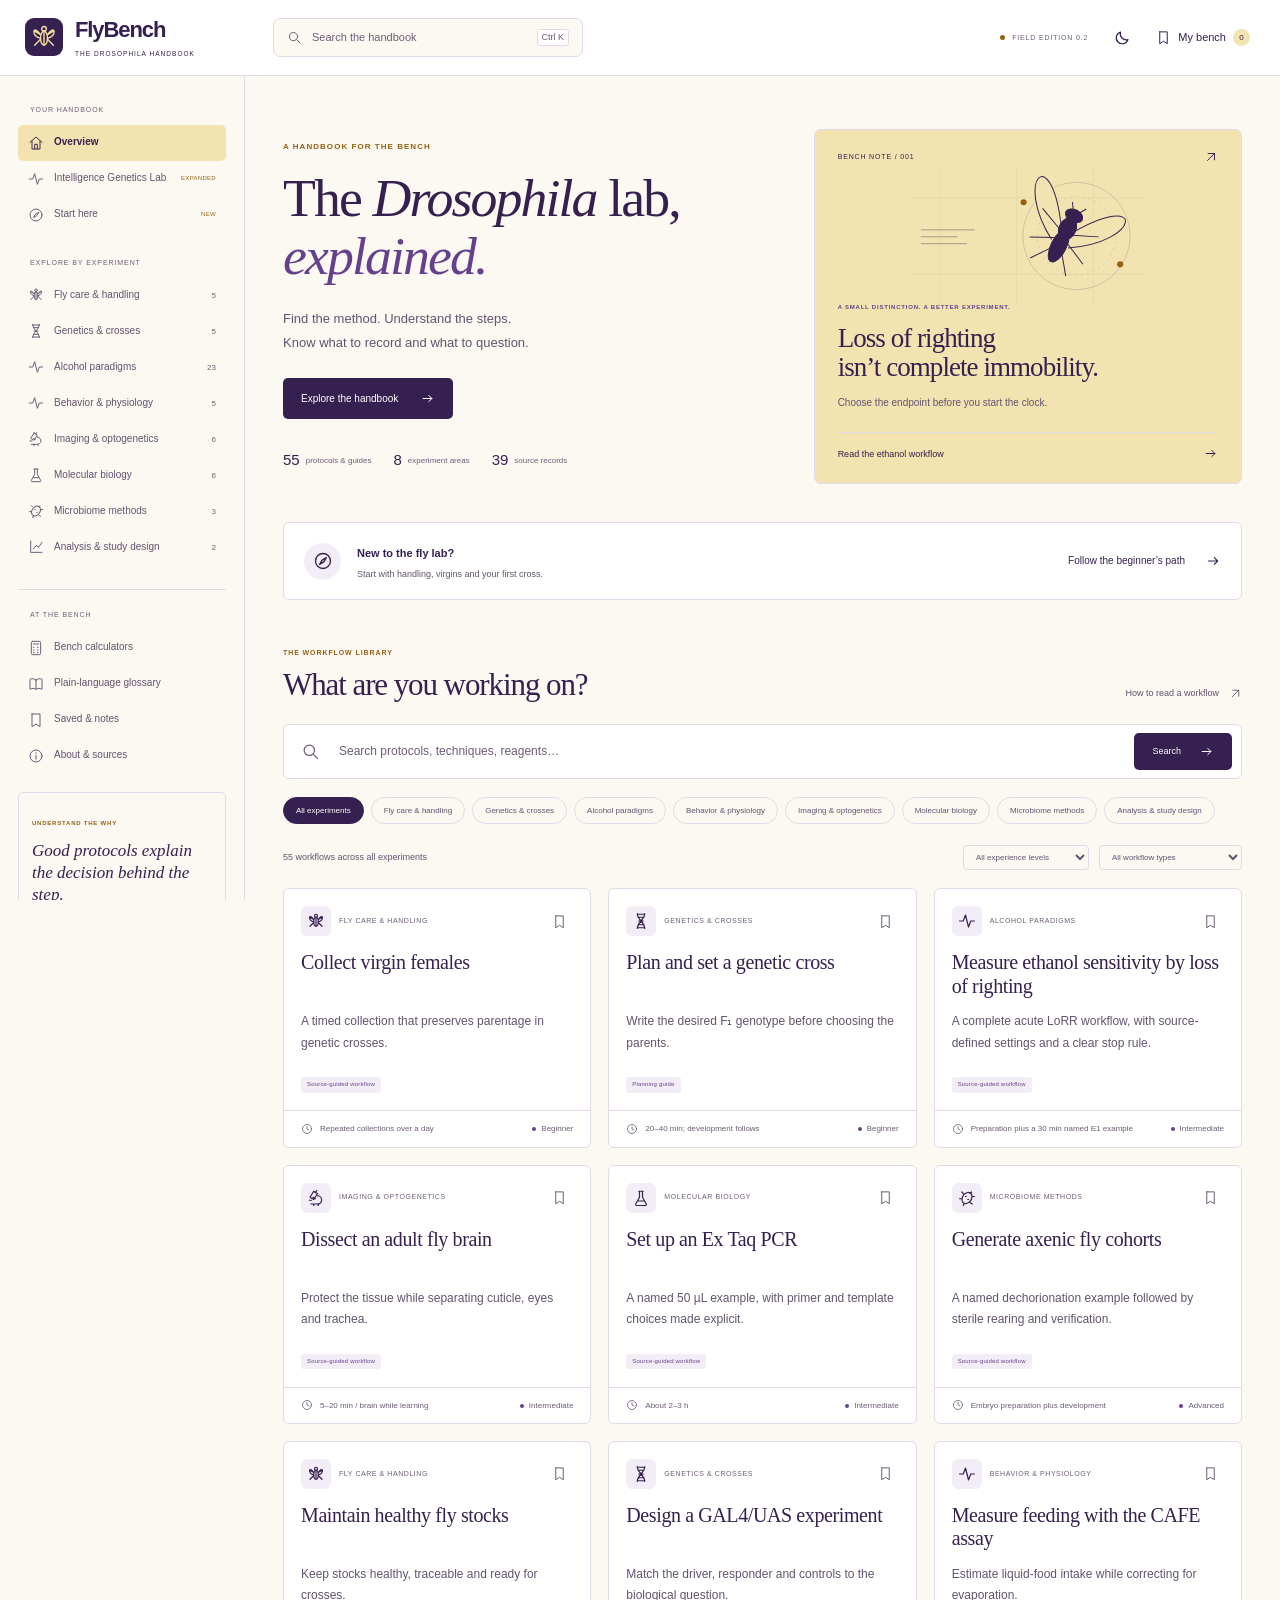
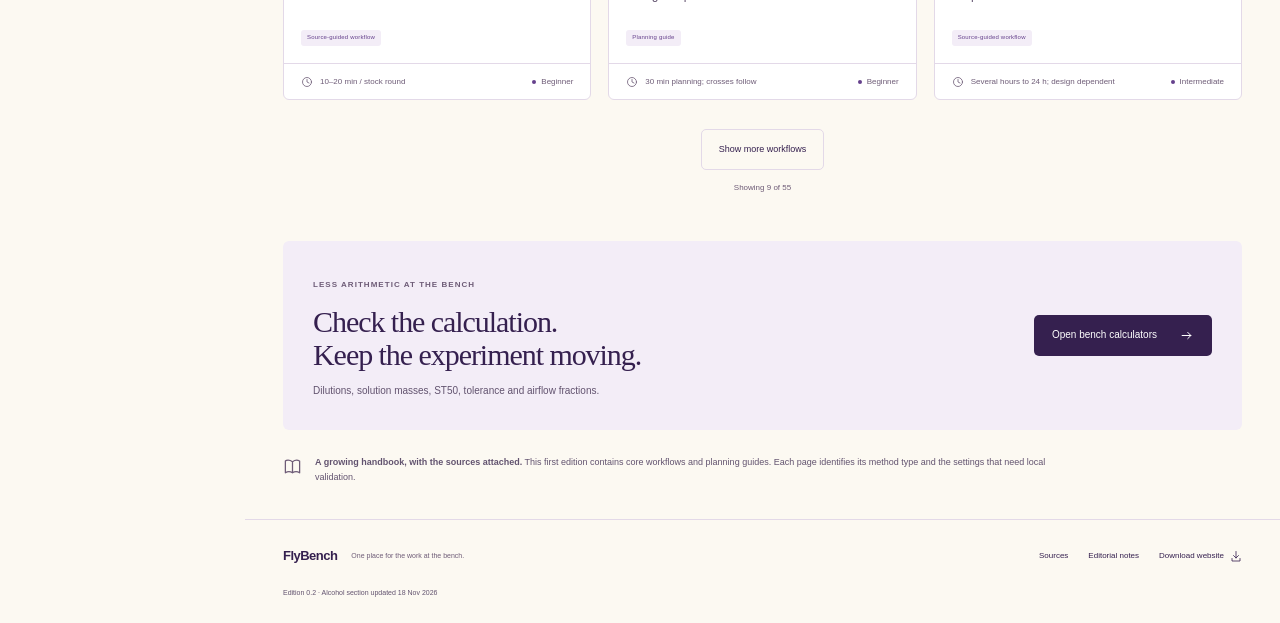
==== commit 4f618757: "Rename alcohol lab section to Intelligence Genetics Lab" ====
--- a/index.html
+++ b/index.html
@@ -1 +1 @@
-<!doctype html><html lang="en"><head><meta charset="utf-8"><meta name="viewport" content="width=device-width,initial-scale=1"><meta name="color-scheme" content="light dark"><title>The Drosophila lab handbook · FlyBench</title><meta name="description" content="A source-linked Drosophila lab handbook with practical workflows, explanations, troubleshooting and bench calculators."><meta name="theme-color" content="#35204f"><meta property="og:title" content="The Drosophila lab handbook · FlyBench"><meta property="og:description" content="A source-linked Drosophila lab handbook with practical workflows, explanations, troubleshooting and bench calculators."><meta property="og:type" content="website"><link rel="icon" type="image/svg+xml" href="assets/favicon.svg?v=20261118-gold-purple"><link rel="stylesheet" href="assets/styles.css?v=20261118-alcohol-v2"><script src="assets/theme.js"></script><script src="assets/handbook-data.js?v=20261118-alcohol-v2" defer></script><script src="assets/app.js?v=20261118-alcohol-v2" defer></script></head><body data-page="index"><svg xmlns="http://www.w3.org/2000/svg" style="display:none" aria-hidden="true"><symbol id="i-fly" viewBox="0 0 24 24"><path d="M12 7v12m-3-9C2 0 1 12 9 13m6-3c7-10 8 2 0 3M9 14l-5 5m11-5 5 5M9 10 4 7m11 3 5-3"/><ellipse cx="12" cy="13" rx="3" ry="6"/><circle cx="12" cy="5" r="2"/></symbol><symbol id="i-book" viewBox="0 0 24 24"><path d="M12 6c-4-3-8-2-9-1v15c3-2 6-2 9 0 3-2 6-2 9 0V5c-2-1-5-2-9 1Zm0 0v14"/></symbol><symbol id="i-dna" viewBox="0 0 24 24"><path d="M7 2c0 8 10 12 10 20M17 2c0 8-10 12-10 20M7 3h10M8 7h8m-7 5h6m-7 5h8M7 21h10"/></symbol><symbol id="i-activity" viewBox="0 0 24 24"><path d="M2 12h5l3-8 4 16 3-8h5"/></symbol><symbol id="i-scope" viewBox="0 0 24 24"><path d="m9 3 5 3-5 8-5-3 5-8Zm2 2 2-3m-5 9 3 2M14 9c7 0 8 11-1 11H5m1-5H3m6 5v2m6-2v2"/></symbol><symbol id="i-tube" viewBox="0 0 24 24"><path d="M9 3h6m-5 0v8L5 20c-.5 1 .3 2 1 2h12c1 0 1.5-1 1-2l-5-9V3M8 16h8"/></symbol><symbol id="i-microbe" viewBox="0 0 24 24"><ellipse cx="12" cy="12" rx="6" ry="8" transform="rotate(35 12 12)"/><path d="M7 6 5 4m11 2 2-2M5 13H2m17-3h3M8 20l-1 2m9-4 3 2m-9-10h1m2 4h1"/></symbol><symbol id="i-chart" viewBox="0 0 24 24"><path d="M4 3v17h17M8 15l4-5 4 2 5-7"/></symbol><symbol id="i-search" viewBox="0 0 24 24"><circle cx="10.5" cy="10.5" r="6.5"/><path d="m16 16 5 5"/></symbol><symbol id="i-arrow" viewBox="0 0 24 24"><path d="M5 12h14m-5-5 5 5-5 5"/></symbol><symbol id="i-external" viewBox="0 0 24 24"><path d="M6 18 18 6M7 6h11v11"/></symbol><symbol id="i-bookmark" viewBox="0 0 24 24"><path d="M6 3h12v19l-6-4-6 4V3Z"/></symbol><symbol id="i-clock" viewBox="0 0 24 24"><circle cx="12" cy="12" r="9"/><path d="M12 7v5l4 2"/></symbol><symbol id="i-check" viewBox="0 0 24 24"><path d="m5 12 4 4L20 5"/></symbol><symbol id="i-print" viewBox="0 0 24 24"><path d="M7 8V3h10v5M6 17H3V9h18v8h-3M7 14h10v8H7v-8Zm10-3h1"/></symbol><symbol id="i-download" viewBox="0 0 24 24"><path d="M12 3v13m-5-5 5 5 5-5M4 17v5h16v-5"/></symbol><symbol id="i-close" viewBox="0 0 24 24"><path d="m5 5 14 14M19 5 5 19"/></symbol><symbol id="i-menu" viewBox="0 0 24 24"><path d="M3 6h18M3 12h18M3 18h18"/></symbol><symbol id="i-home" viewBox="0 0 24 24"><path d="m3 11 9-8 9 8M6 9v12h12V9M10 21v-7h4v7"/></symbol><symbol id="i-compass" viewBox="0 0 24 24"><circle cx="12" cy="12" r="9"/><path d="m16 8-3 5-5 3 3-5 5-3Z"/></symbol><symbol id="i-info" viewBox="0 0 24 24"><circle cx="12" cy="12" r="9"/><path d="M12 11v6m0-10v1"/></symbol><symbol id="i-calculator" viewBox="0 0 24 24"><rect x="5" y="2" width="14" height="20" rx="2"/><path d="M8 6h8M8 11h1m5 0h1m-7 4h1m5 0h1m-7 4h1m5 0h1"/></symbol><symbol id="i-leaf" viewBox="0 0 24 24"><path d="M19 3C6 1 1 13 7 17c6 4 14-3 12-14ZM5 20 16 7"/></symbol><symbol id="i-moon" viewBox="0 0 24 24"><path d="M20 14A8 8 0 0 1 10 4a8 8 0 1 0 10 10Z"/></symbol></svg><a class="skip" href="#main">Skip to content</a><header class="topbar"><a class="brand" href="index.html"><span class="brand-icon"><svg class="icon " viewBox="0 0 24 24" fill="none" stroke="currentColor" stroke-width="1.6" stroke-linecap="round" stroke-linejoin="round" aria-hidden="true"><path d="M12 7v12m-3-9C2 0 1 12 9 13m6-3c7-10 8 2 0 3M9 14l-5 5m11-5 5 5M9 10 4 7m11 3 5-3"/><ellipse cx="12" cy="13" rx="3" ry="6"/><circle cx="12" cy="5" r="2"/></svg></span><span>FlyBench<small>THE DROSOPHILA HANDBOOK</small></span></a><button class="top-search" data-open-search aria-label="Search the handbook"><svg class="icon " viewBox="0 0 24 24" fill="none" stroke="currentColor" stroke-width="1.6" stroke-linecap="round" stroke-linejoin="round" aria-hidden="true"><circle cx="10.5" cy="10.5" r="6.5"/><path d="m16 16 5 5"/></svg><span>Search the handbook</span><kbd>Ctrl K</kbd></button><div class="top-actions"><span class="edition"><span></span> FIELD EDITION 0.2</span><button class="icon-button" data-theme aria-label="Switch to dark theme"><svg class="icon " viewBox="0 0 24 24" fill="none" stroke="currentColor" stroke-width="1.6" stroke-linecap="round" stroke-linejoin="round" aria-hidden="true"><path d="M20 14A8 8 0 0 1 10 4a8 8 0 1 0 10 10Z"/></svg></button><a class="bench-shortcut" href="bench.html"><svg class="icon " viewBox="0 0 24 24" fill="none" stroke="currentColor" stroke-width="1.6" stroke-linecap="round" stroke-linejoin="round" aria-hidden="true"><path d="M6 3h12v19l-6-4-6 4V3Z"/></svg><span>My bench</span><small data-saved-count>0</small></a><button class="icon-button mobile-menu" data-menu aria-label="Open topic navigation" aria-expanded="false" aria-controls="sidebar"><svg class="icon " viewBox="0 0 24 24" fill="none" stroke="currentColor" stroke-width="1.6" stroke-linecap="round" stroke-linejoin="round" aria-hidden="true"><path d="M3 6h18M3 12h18M3 18h18"/></svg></button></div></header><button class="sidebar-backdrop" aria-label="Close topic navigation" data-close-menu hidden></button><aside class="sidebar" id="sidebar"><div class="side-section"><p>YOUR HANDBOOK</p><a href="index.html" data-side="index"><svg class="icon " viewBox="0 0 24 24" fill="none" stroke="currentColor" stroke-width="1.6" stroke-linecap="round" stroke-linejoin="round" aria-hidden="true"><path d="m3 11 9-8 9 8M6 9v12h12V9M10 21v-7h4v7"/></svg><span>Overview</span></a><a href="alcohol.html" data-side="alcohol"><svg class="icon" viewBox="0 0 24 24" aria-hidden="true"><use href="#i-activity"></use></svg><span>Alcohol lab</span><i>EXPANDED</i></a><a href="start.html" data-side="start"><svg class="icon " viewBox="0 0 24 24" fill="none" stroke="currentColor" stroke-width="1.6" stroke-linecap="round" stroke-linejoin="round" aria-hidden="true"><circle cx="12" cy="12" r="9"/><path d="m16 8-3 5-5 3 3-5 5-3Z"/></svg><span>Start here</span><i>NEW</i></a></div><div class="side-section"><p>EXPLORE BY EXPERIMENT</p><a href="index.html?category=care#library" data-category-link="care"><svg class="icon " viewBox="0 0 24 24" fill="none" stroke="currentColor" stroke-width="1.6" stroke-linecap="round" stroke-linejoin="round" aria-hidden="true"><path d="M12 7v12m-3-9C2 0 1 12 9 13m6-3c7-10 8 2 0 3M9 14l-5 5m11-5 5 5M9 10 4 7m11 3 5-3"/><ellipse cx="12" cy="13" rx="3" ry="6"/><circle cx="12" cy="5" r="2"/></svg><span>Fly care & handling</span><small>5</small></a><a href="index.html?category=genetics#library" data-category-link="genetics"><svg class="icon " viewBox="0 0 24 24" fill="none" stroke="currentColor" stroke-width="1.6" stroke-linecap="round" stroke-linejoin="round" aria-hidden="true"><path d="M7 2c0 8 10 12 10 20M17 2c0 8-10 12-10 20M7 3h10M8 7h8m-7 5h6m-7 5h8M7 21h10"/></svg><span>Genetics & crosses</span><small>5</small></a><a href="index.html?category=alcohol#library" data-category-link="alcohol"><svg class="icon" viewBox="0 0 24 24" aria-hidden="true"><use href="#i-activity"></use></svg><span>Alcohol paradigms</span><small>23</small></a><a href="index.html?category=behavior#library" data-category-link="behavior"><svg class="icon " viewBox="0 0 24 24" fill="none" stroke="currentColor" stroke-width="1.6" stroke-linecap="round" stroke-linejoin="round" aria-hidden="true"><path d="M2 12h5l3-8 4 16 3-8h5"/></svg><span>Behavior & physiology</span><small>5</small></a><a href="index.html?category=imaging#library" data-category-link="imaging"><svg class="icon " viewBox="0 0 24 24" fill="none" stroke="currentColor" stroke-width="1.6" stroke-linecap="round" stroke-linejoin="round" aria-hidden="true"><path d="m9 3 5 3-5 8-5-3 5-8Zm2 2 2-3m-5 9 3 2M14 9c7 0 8 11-1 11H5m1-5H3m6 5v2m6-2v2"/></svg><span>Imaging & optogenetics</span><small>6</small></a><a href="index.html?category=molecular#library" data-category-link="molecular"><svg class="icon " viewBox="0 0 24 24" fill="none" stroke="currentColor" stroke-width="1.6" stroke-linecap="round" stroke-linejoin="round" aria-hidden="true"><path d="M9 3h6m-5 0v8L5 20c-.5 1 .3 2 1 2h12c1 0 1.5-1 1-2l-5-9V3M8 16h8"/></svg><span>Molecular biology</span><small>6</small></a><a href="index.html?category=microbiome#library" data-category-link="microbiome"><svg class="icon " viewBox="0 0 24 24" fill="none" stroke="currentColor" stroke-width="1.6" stroke-linecap="round" stroke-linejoin="round" aria-hidden="true"><ellipse cx="12" cy="12" rx="6" ry="8" transform="rotate(35 12 12)"/><path d="M7 6 5 4m11 2 2-2M5 13H2m17-3h3M8 20l-1 2m9-4 3 2m-9-10h1m2 4h1"/></svg><span>Microbiome methods</span><small>3</small></a><a href="index.html?category=analysis#library" data-category-link="analysis"><svg class="icon " viewBox="0 0 24 24" fill="none" stroke="currentColor" stroke-width="1.6" stroke-linecap="round" stroke-linejoin="round" aria-hidden="true"><path d="M4 3v17h17M8 15l4-5 4 2 5-7"/></svg><span>Analysis & study design</span><small>2</small></a></div><div class="side-section resources"><p>AT THE BENCH</p><a href="tools.html" data-side="tools"><svg class="icon " viewBox="0 0 24 24" fill="none" stroke="currentColor" stroke-width="1.6" stroke-linecap="round" stroke-linejoin="round" aria-hidden="true"><rect x="5" y="2" width="14" height="20" rx="2"/><path d="M8 6h8M8 11h1m5 0h1m-7 4h1m5 0h1m-7 4h1m5 0h1"/></svg><span>Bench calculators</span></a><a href="glossary.html" data-side="glossary"><svg class="icon " viewBox="0 0 24 24" fill="none" stroke="currentColor" stroke-width="1.6" stroke-linecap="round" stroke-linejoin="round" aria-hidden="true"><path d="M12 6c-4-3-8-2-9-1v15c3-2 6-2 9 0 3-2 6-2 9 0V5c-2-1-5-2-9 1Zm0 0v14"/></svg><span>Plain-language glossary</span></a><a href="bench.html" data-side="bench"><svg class="icon " viewBox="0 0 24 24" fill="none" stroke="currentColor" stroke-width="1.6" stroke-linecap="round" stroke-linejoin="round" aria-hidden="true"><path d="M6 3h12v19l-6-4-6 4V3Z"/></svg><span>Saved & notes</span></a><a href="about.html" data-side="about"><svg class="icon " viewBox="0 0 24 24" fill="none" stroke="currentColor" stroke-width="1.6" stroke-linecap="round" stroke-linejoin="round" aria-hidden="true"><circle cx="12" cy="12" r="9"/><path d="M12 11v6m0-10v1"/></svg><span>About & sources</span></a></div><div class="sidebar-note"><span class="tiny-caps">UNDERSTAND THE WHY</span><p>Good protocols explain the decision behind the step.</p><a href="about.html#editorial">How this handbook is written <svg class="icon " viewBox="0 0 24 24" fill="none" stroke="currentColor" stroke-width="1.6" stroke-linecap="round" stroke-linejoin="round" aria-hidden="true"><path d="M5 12h14m-5-5 5 5-5 5"/></svg></a></div><div class="sidebar-bottom">55 workflows · 8 sections<span>Source-linked editorial draft</span></div></aside><div class="app-main"><main id="main"><div class="page-wrap"><section class="home-hero"><div class="hero-text"><p class="eyebrow">A HANDBOOK FOR THE BENCH</p><h1>The <i>Drosophila</i> lab,<br><em>explained.</em></h1><p>Find the method. Understand the steps.<br>Know what to record and what to question.</p><a class="button dark" href="#library">Explore the handbook <svg class="icon " viewBox="0 0 24 24" fill="none" stroke="currentColor" stroke-width="1.6" stroke-linecap="round" stroke-linejoin="round" aria-hidden="true"><path d="M5 12h14m-5-5 5 5-5 5"/></svg></a><div class="hero-metrics"><span><strong>55</strong> protocols & guides</span><span><strong>8</strong> experiment areas</span><span><strong>39</strong> source records</span></div></div><a class="field-card" href="protocol.html?slug=ethanol-sensitivity"><div class="field-card-heading"><span>BENCH NOTE / 001</span><svg class="icon " viewBox="0 0 24 24" fill="none" stroke="currentColor" stroke-width="1.6" stroke-linecap="round" stroke-linejoin="round" aria-hidden="true"><path d="M6 18 18 6M7 6h11v11"/></svg></div><svg class="hero-art" viewBox="0 0 310 180" fill="none" xmlns="http://www.w3.org/2000/svg" aria-hidden="true"><g stroke="currentColor" opacity=".22"><circle cx="218" cy="90" r="70"/><circle cx="218" cy="90" r="51" stroke-dasharray="2 6"/><path d="M0 140h310M0 40h310M40 0v180M140 0v180M240 0v180" opacity=".3"/></g><g transform="translate(204 85) rotate(27)" stroke="currentColor" stroke-width="1.3"><path d="M-6 0C-70-100-93-31-12 17M6 0C70-100 93-31 12 17" fill="var(--green)"/><path d="M-9 0-41-14M9 0l32-14M-10 13-39 27M10 13l29 14M-8 27-26 51M8 27l18 24"/><ellipse cy="20" rx="10" ry="23" fill="currentColor"/><ellipse cy="-5" rx="11" ry="15" fill="currentColor"/><ellipse cy="-24" rx="12" ry="8" fill="currentColor"/><path d="m-5-31-5-8m15 8 5-8"/></g><g fill="var(--ochre)"><circle cx="149" cy="46" r="4"/><circle cx="275" cy="127" r="4"/></g><path d="M15 82h70m-70 9h48m-48 9h60" stroke="currentColor" opacity=".5"/></svg><p class="tiny-caps">A SMALL DISTINCTION. A BETTER EXPERIMENT.</p><h2>Loss of righting<br>isn’t complete immobility.</h2><p>Choose the endpoint before you start the clock.</p><span class="field-card-link">Read the ethanol workflow <svg class="icon " viewBox="0 0 24 24" fill="none" stroke="currentColor" stroke-width="1.6" stroke-linecap="round" stroke-linejoin="round" aria-hidden="true"><path d="M5 12h14m-5-5 5 5-5 5"/></svg></span></a></section><section class="quick-path"><span class="path-icon"><svg class="icon " viewBox="0 0 24 24" fill="none" stroke="currentColor" stroke-width="1.6" stroke-linecap="round" stroke-linejoin="round" aria-hidden="true"><circle cx="12" cy="12" r="9"/><path d="m16 8-3 5-5 3 3-5 5-3Z"/></svg></span><div><strong>New to the fly lab?</strong><p>Start with handling, virgins and your first cross.</p></div><a href="start.html">Follow the beginner’s path <svg class="icon " viewBox="0 0 24 24" fill="none" stroke="currentColor" stroke-width="1.6" stroke-linecap="round" stroke-linejoin="round" aria-hidden="true"><path d="M5 12h14m-5-5 5 5-5 5"/></svg></a></section><section class="library-section" id="library"><div class="section-heading"><div><p class="eyebrow">THE WORKFLOW LIBRARY</p><h2>What are you working on?</h2></div><a class="subtle-link" href="about.html#editorial">How to read a workflow <svg class="icon " viewBox="0 0 24 24" fill="none" stroke="currentColor" stroke-width="1.6" stroke-linecap="round" stroke-linejoin="round" aria-hidden="true"><path d="M6 18 18 6M7 6h11v11"/></svg></a></div><form class="library-search" role="search"><label for="library-query"><svg class="icon " viewBox="0 0 24 24" fill="none" stroke="currentColor" stroke-width="1.6" stroke-linecap="round" stroke-linejoin="round" aria-hidden="true"><circle cx="10.5" cy="10.5" r="6.5"/><path d="m16 16 5 5"/></svg><span class="sr-only">Search workflows</span></label><input id="library-query" type="search" name="q" placeholder="Search protocols, techniques, reagents…" autocomplete="off"><button class="button dark" type="submit">Search <svg class="icon " viewBox="0 0 24 24" fill="none" stroke="currentColor" stroke-width="1.6" stroke-linecap="round" stroke-linejoin="round" aria-hidden="true"><path d="M5 12h14m-5-5 5 5-5 5"/></svg></button></form><div class="category-chips" role="group" aria-label="Filter by experiment"><button class="chip active" data-category="all" aria-pressed="true">All experiments</button><button class="chip" data-category="care" aria-pressed="false">Fly care & handling</button><button class="chip" data-category="genetics" aria-pressed="false">Genetics & crosses</button><button class="chip" data-category="alcohol" aria-pressed="false">Alcohol paradigms</button><button class="chip" data-category="behavior" aria-pressed="false">Behavior & physiology</button><button class="chip" data-category="imaging" aria-pressed="false">Imaging & optogenetics</button><button class="chip" data-category="molecular" aria-pressed="false">Molecular biology</button><button class="chip" data-category="microbiome" aria-pressed="false">Microbiome methods</button><button class="chip" data-category="analysis" aria-pressed="false">Analysis & study design</button></div><div class="library-controls"><p id="result-count" aria-live="polite"></p><div><label for="level-filter" class="sr-only">Filter by experience level</label><select id="level-filter"><option value="all">All experience levels</option><option>Beginner</option><option>Intermediate</option><option>Advanced</option></select><label for="kind-filter" class="sr-only">Filter by workflow type</label><select id="kind-filter"><option value="all">All workflow types</option><option value="source">Source-guided workflows</option><option value="guide">Guides</option><option value="template">Lab templates</option></select></div></div><div id="protocol-grid" class="protocol-grid"></div><div class="load-more-row"><button class="button outline" id="load-more">Show more workflows</button><span id="shown-count"></span></div><div class="library-empty" hidden><span><svg class="icon " viewBox="0 0 24 24" fill="none" stroke="currentColor" stroke-width="1.6" stroke-linecap="round" stroke-linejoin="round" aria-hidden="true"><circle cx="10.5" cy="10.5" r="6.5"/><path d="m16 16 5 5"/></svg></span><h3>No workflows match yet.</h3><p>Try a shorter term or clear your filters.</p><button class="button outline" data-clear-filters>Clear filters</button></div></section><section class="tools-promo"><div><span class="tiny-caps">LESS ARITHMETIC AT THE BENCH</span><h2>Check the calculation.<br>Keep the experiment moving.</h2><p>Dilutions, solution masses, ST50, tolerance and airflow fractions.</p></div><a class="button dark" href="tools.html">Open bench calculators <svg class="icon " viewBox="0 0 24 24" fill="none" stroke="currentColor" stroke-width="1.6" stroke-linecap="round" stroke-linejoin="round" aria-hidden="true"><path d="M5 12h14m-5-5 5 5-5 5"/></svg></a></section><div class="scope-note"><svg class="icon " viewBox="0 0 24 24" fill="none" stroke="currentColor" stroke-width="1.6" stroke-linecap="round" stroke-linejoin="round" aria-hidden="true"><path d="M12 6c-4-3-8-2-9-1v15c3-2 6-2 9 0 3-2 6-2 9 0V5c-2-1-5-2-9 1Zm0 0v14"/></svg><p><strong>A growing handbook, with the sources attached.</strong> This first edition contains core workflows and planning guides. Each page identifies its method type and the settings that need local validation.</p></div></div></main><footer class="site-footer"><div><strong>FlyBench</strong><span>One place for the work at the bench.</span></div><nav aria-label="Footer navigation"><a href="about.html#sources">Sources</a><a href="about.html#editorial">Editorial notes</a><a href="assets/FlyBench_GitHub_Pages.zip" download>Download website <svg class="icon " viewBox="0 0 24 24" fill="none" stroke="currentColor" stroke-width="1.6" stroke-linecap="round" stroke-linejoin="round" aria-hidden="true"><path d="M12 3v13m-5-5 5 5 5-5M4 17v5h16v-5"/></svg></a></nav><p>Edition 0.2 · Alcohol section updated 18 Nov 2026</p></footer><dialog class="search-dialog" aria-labelledby="search-title"><div class="search-dialog-top"><h2 id="search-title">Find your next step.</h2><button class="icon-button" data-close-search aria-label="Close search"><svg class="icon " viewBox="0 0 24 24" fill="none" stroke="currentColor" stroke-width="1.6" stroke-linecap="round" stroke-linejoin="round" aria-hidden="true"><path d="m5 5 14 14M19 5 5 19"/></svg></button></div><label class="modal-search"><svg class="icon " viewBox="0 0 24 24" fill="none" stroke="currentColor" stroke-width="1.6" stroke-linecap="round" stroke-linejoin="round" aria-hidden="true"><circle cx="10.5" cy="10.5" r="6.5"/><path d="m16 16 5 5"/></svg><input type="search" id="global-search" placeholder="Try ‘virgin’, ‘ethanol’, ‘PCR’…" aria-label="Search all handbook workflows"></label><p class="search-status" aria-live="polite"></p><div class="global-results"></div><div class="search-dialog-bottom">Search titles, steps, materials and definitions.<kbd>Esc to close</kbd></div></dialog><div class="toast" role="status" aria-live="polite"></div></div></body></html>+<!doctype html><html lang="en"><head><meta charset="utf-8"><meta name="viewport" content="width=device-width,initial-scale=1"><meta name="color-scheme" content="light dark"><title>The Drosophila lab handbook · FlyBench</title><meta name="description" content="A source-linked Drosophila lab handbook with practical workflows, explanations, troubleshooting and bench calculators."><meta name="theme-color" content="#35204f"><meta property="og:title" content="The Drosophila lab handbook · FlyBench"><meta property="og:description" content="A source-linked Drosophila lab handbook with practical workflows, explanations, troubleshooting and bench calculators."><meta property="og:type" content="website"><link rel="icon" type="image/svg+xml" href="assets/favicon.svg?v=20261118-gold-purple"><link rel="stylesheet" href="assets/styles.css?v=20261118-igl-v1"><script src="assets/theme.js"></script><script src="assets/handbook-data.js?v=20261118-igl-v1" defer></script><script src="assets/app.js?v=20261118-igl-v1" defer></script></head><body data-page="index"><svg xmlns="http://www.w3.org/2000/svg" style="display:none" aria-hidden="true"><symbol id="i-fly" viewBox="0 0 24 24"><path d="M12 7v12m-3-9C2 0 1 12 9 13m6-3c7-10 8 2 0 3M9 14l-5 5m11-5 5 5M9 10 4 7m11 3 5-3"/><ellipse cx="12" cy="13" rx="3" ry="6"/><circle cx="12" cy="5" r="2"/></symbol><symbol id="i-book" viewBox="0 0 24 24"><path d="M12 6c-4-3-8-2-9-1v15c3-2 6-2 9 0 3-2 6-2 9 0V5c-2-1-5-2-9 1Zm0 0v14"/></symbol><symbol id="i-dna" viewBox="0 0 24 24"><path d="M7 2c0 8 10 12 10 20M17 2c0 8-10 12-10 20M7 3h10M8 7h8m-7 5h6m-7 5h8M7 21h10"/></symbol><symbol id="i-activity" viewBox="0 0 24 24"><path d="M2 12h5l3-8 4 16 3-8h5"/></symbol><symbol id="i-scope" viewBox="0 0 24 24"><path d="m9 3 5 3-5 8-5-3 5-8Zm2 2 2-3m-5 9 3 2M14 9c7 0 8 11-1 11H5m1-5H3m6 5v2m6-2v2"/></symbol><symbol id="i-tube" viewBox="0 0 24 24"><path d="M9 3h6m-5 0v8L5 20c-.5 1 .3 2 1 2h12c1 0 1.5-1 1-2l-5-9V3M8 16h8"/></symbol><symbol id="i-microbe" viewBox="0 0 24 24"><ellipse cx="12" cy="12" rx="6" ry="8" transform="rotate(35 12 12)"/><path d="M7 6 5 4m11 2 2-2M5 13H2m17-3h3M8 20l-1 2m9-4 3 2m-9-10h1m2 4h1"/></symbol><symbol id="i-chart" viewBox="0 0 24 24"><path d="M4 3v17h17M8 15l4-5 4 2 5-7"/></symbol><symbol id="i-search" viewBox="0 0 24 24"><circle cx="10.5" cy="10.5" r="6.5"/><path d="m16 16 5 5"/></symbol><symbol id="i-arrow" viewBox="0 0 24 24"><path d="M5 12h14m-5-5 5 5-5 5"/></symbol><symbol id="i-external" viewBox="0 0 24 24"><path d="M6 18 18 6M7 6h11v11"/></symbol><symbol id="i-bookmark" viewBox="0 0 24 24"><path d="M6 3h12v19l-6-4-6 4V3Z"/></symbol><symbol id="i-clock" viewBox="0 0 24 24"><circle cx="12" cy="12" r="9"/><path d="M12 7v5l4 2"/></symbol><symbol id="i-check" viewBox="0 0 24 24"><path d="m5 12 4 4L20 5"/></symbol><symbol id="i-print" viewBox="0 0 24 24"><path d="M7 8V3h10v5M6 17H3V9h18v8h-3M7 14h10v8H7v-8Zm10-3h1"/></symbol><symbol id="i-download" viewBox="0 0 24 24"><path d="M12 3v13m-5-5 5 5 5-5M4 17v5h16v-5"/></symbol><symbol id="i-close" viewBox="0 0 24 24"><path d="m5 5 14 14M19 5 5 19"/></symbol><symbol id="i-menu" viewBox="0 0 24 24"><path d="M3 6h18M3 12h18M3 18h18"/></symbol><symbol id="i-home" viewBox="0 0 24 24"><path d="m3 11 9-8 9 8M6 9v12h12V9M10 21v-7h4v7"/></symbol><symbol id="i-compass" viewBox="0 0 24 24"><circle cx="12" cy="12" r="9"/><path d="m16 8-3 5-5 3 3-5 5-3Z"/></symbol><symbol id="i-info" viewBox="0 0 24 24"><circle cx="12" cy="12" r="9"/><path d="M12 11v6m0-10v1"/></symbol><symbol id="i-calculator" viewBox="0 0 24 24"><rect x="5" y="2" width="14" height="20" rx="2"/><path d="M8 6h8M8 11h1m5 0h1m-7 4h1m5 0h1m-7 4h1m5 0h1"/></symbol><symbol id="i-leaf" viewBox="0 0 24 24"><path d="M19 3C6 1 1 13 7 17c6 4 14-3 12-14ZM5 20 16 7"/></symbol><symbol id="i-moon" viewBox="0 0 24 24"><path d="M20 14A8 8 0 0 1 10 4a8 8 0 1 0 10 10Z"/></symbol></svg><a class="skip" href="#main">Skip to content</a><header class="topbar"><a class="brand" href="index.html"><span class="brand-icon"><svg class="icon " viewBox="0 0 24 24" fill="none" stroke="currentColor" stroke-width="1.6" stroke-linecap="round" stroke-linejoin="round" aria-hidden="true"><path d="M12 7v12m-3-9C2 0 1 12 9 13m6-3c7-10 8 2 0 3M9 14l-5 5m11-5 5 5M9 10 4 7m11 3 5-3"/><ellipse cx="12" cy="13" rx="3" ry="6"/><circle cx="12" cy="5" r="2"/></svg></span><span>FlyBench<small>THE DROSOPHILA HANDBOOK</small></span></a><button class="top-search" data-open-search aria-label="Search the handbook"><svg class="icon " viewBox="0 0 24 24" fill="none" stroke="currentColor" stroke-width="1.6" stroke-linecap="round" stroke-linejoin="round" aria-hidden="true"><circle cx="10.5" cy="10.5" r="6.5"/><path d="m16 16 5 5"/></svg><span>Search the handbook</span><kbd>Ctrl K</kbd></button><div class="top-actions"><span class="edition"><span></span> FIELD EDITION 0.2</span><button class="icon-button" data-theme aria-label="Switch to dark theme"><svg class="icon " viewBox="0 0 24 24" fill="none" stroke="currentColor" stroke-width="1.6" stroke-linecap="round" stroke-linejoin="round" aria-hidden="true"><path d="M20 14A8 8 0 0 1 10 4a8 8 0 1 0 10 10Z"/></svg></button><a class="bench-shortcut" href="bench.html"><svg class="icon " viewBox="0 0 24 24" fill="none" stroke="currentColor" stroke-width="1.6" stroke-linecap="round" stroke-linejoin="round" aria-hidden="true"><path d="M6 3h12v19l-6-4-6 4V3Z"/></svg><span>My bench</span><small data-saved-count>0</small></a><button class="icon-button mobile-menu" data-menu aria-label="Open topic navigation" aria-expanded="false" aria-controls="sidebar"><svg class="icon " viewBox="0 0 24 24" fill="none" stroke="currentColor" stroke-width="1.6" stroke-linecap="round" stroke-linejoin="round" aria-hidden="true"><path d="M3 6h18M3 12h18M3 18h18"/></svg></button></div></header><button class="sidebar-backdrop" aria-label="Close topic navigation" data-close-menu hidden></button><aside class="sidebar" id="sidebar"><div class="side-section"><p>YOUR HANDBOOK</p><a href="index.html" data-side="index"><svg class="icon " viewBox="0 0 24 24" fill="none" stroke="currentColor" stroke-width="1.6" stroke-linecap="round" stroke-linejoin="round" aria-hidden="true"><path d="m3 11 9-8 9 8M6 9v12h12V9M10 21v-7h4v7"/></svg><span>Overview</span></a><a href="alcohol.html" data-side="alcohol"><svg class="icon" viewBox="0 0 24 24" aria-hidden="true"><use href="#i-activity"></use></svg><span>Intelligence Genetics Lab</span><i>EXPANDED</i></a><a href="start.html" data-side="start"><svg class="icon " viewBox="0 0 24 24" fill="none" stroke="currentColor" stroke-width="1.6" stroke-linecap="round" stroke-linejoin="round" aria-hidden="true"><circle cx="12" cy="12" r="9"/><path d="m16 8-3 5-5 3 3-5 5-3Z"/></svg><span>Start here</span><i>NEW</i></a></div><div class="side-section"><p>EXPLORE BY EXPERIMENT</p><a href="index.html?category=care#library" data-category-link="care"><svg class="icon " viewBox="0 0 24 24" fill="none" stroke="currentColor" stroke-width="1.6" stroke-linecap="round" stroke-linejoin="round" aria-hidden="true"><path d="M12 7v12m-3-9C2 0 1 12 9 13m6-3c7-10 8 2 0 3M9 14l-5 5m11-5 5 5M9 10 4 7m11 3 5-3"/><ellipse cx="12" cy="13" rx="3" ry="6"/><circle cx="12" cy="5" r="2"/></svg><span>Fly care & handling</span><small>5</small></a><a href="index.html?category=genetics#library" data-category-link="genetics"><svg class="icon " viewBox="0 0 24 24" fill="none" stroke="currentColor" stroke-width="1.6" stroke-linecap="round" stroke-linejoin="round" aria-hidden="true"><path d="M7 2c0 8 10 12 10 20M17 2c0 8-10 12-10 20M7 3h10M8 7h8m-7 5h6m-7 5h8M7 21h10"/></svg><span>Genetics & crosses</span><small>5</small></a><a href="index.html?category=alcohol#library" data-category-link="alcohol"><svg class="icon" viewBox="0 0 24 24" aria-hidden="true"><use href="#i-activity"></use></svg><span>Alcohol paradigms</span><small>23</small></a><a href="index.html?category=behavior#library" data-category-link="behavior"><svg class="icon " viewBox="0 0 24 24" fill="none" stroke="currentColor" stroke-width="1.6" stroke-linecap="round" stroke-linejoin="round" aria-hidden="true"><path d="M2 12h5l3-8 4 16 3-8h5"/></svg><span>Behavior & physiology</span><small>5</small></a><a href="index.html?category=imaging#library" data-category-link="imaging"><svg class="icon " viewBox="0 0 24 24" fill="none" stroke="currentColor" stroke-width="1.6" stroke-linecap="round" stroke-linejoin="round" aria-hidden="true"><path d="m9 3 5 3-5 8-5-3 5-8Zm2 2 2-3m-5 9 3 2M14 9c7 0 8 11-1 11H5m1-5H3m6 5v2m6-2v2"/></svg><span>Imaging & optogenetics</span><small>6</small></a><a href="index.html?category=molecular#library" data-category-link="molecular"><svg class="icon " viewBox="0 0 24 24" fill="none" stroke="currentColor" stroke-width="1.6" stroke-linecap="round" stroke-linejoin="round" aria-hidden="true"><path d="M9 3h6m-5 0v8L5 20c-.5 1 .3 2 1 2h12c1 0 1.5-1 1-2l-5-9V3M8 16h8"/></svg><span>Molecular biology</span><small>6</small></a><a href="index.html?category=microbiome#library" data-category-link="microbiome"><svg class="icon " viewBox="0 0 24 24" fill="none" stroke="currentColor" stroke-width="1.6" stroke-linecap="round" stroke-linejoin="round" aria-hidden="true"><ellipse cx="12" cy="12" rx="6" ry="8" transform="rotate(35 12 12)"/><path d="M7 6 5 4m11 2 2-2M5 13H2m17-3h3M8 20l-1 2m9-4 3 2m-9-10h1m2 4h1"/></svg><span>Microbiome methods</span><small>3</small></a><a href="index.html?category=analysis#library" data-category-link="analysis"><svg class="icon " viewBox="0 0 24 24" fill="none" stroke="currentColor" stroke-width="1.6" stroke-linecap="round" stroke-linejoin="round" aria-hidden="true"><path d="M4 3v17h17M8 15l4-5 4 2 5-7"/></svg><span>Analysis & study design</span><small>2</small></a></div><div class="side-section resources"><p>AT THE BENCH</p><a href="tools.html" data-side="tools"><svg class="icon " viewBox="0 0 24 24" fill="none" stroke="currentColor" stroke-width="1.6" stroke-linecap="round" stroke-linejoin="round" aria-hidden="true"><rect x="5" y="2" width="14" height="20" rx="2"/><path d="M8 6h8M8 11h1m5 0h1m-7 4h1m5 0h1m-7 4h1m5 0h1"/></svg><span>Bench calculators</span></a><a href="glossary.html" data-side="glossary"><svg class="icon " viewBox="0 0 24 24" fill="none" stroke="currentColor" stroke-width="1.6" stroke-linecap="round" stroke-linejoin="round" aria-hidden="true"><path d="M12 6c-4-3-8-2-9-1v15c3-2 6-2 9 0 3-2 6-2 9 0V5c-2-1-5-2-9 1Zm0 0v14"/></svg><span>Plain-language glossary</span></a><a href="bench.html" data-side="bench"><svg class="icon " viewBox="0 0 24 24" fill="none" stroke="currentColor" stroke-width="1.6" stroke-linecap="round" stroke-linejoin="round" aria-hidden="true"><path d="M6 3h12v19l-6-4-6 4V3Z"/></svg><span>Saved & notes</span></a><a href="about.html" data-side="about"><svg class="icon " viewBox="0 0 24 24" fill="none" stroke="currentColor" stroke-width="1.6" stroke-linecap="round" stroke-linejoin="round" aria-hidden="true"><circle cx="12" cy="12" r="9"/><path d="M12 11v6m0-10v1"/></svg><span>About & sources</span></a></div><div class="sidebar-note"><span class="tiny-caps">UNDERSTAND THE WHY</span><p>Good protocols explain the decision behind the step.</p><a href="about.html#editorial">How this handbook is written <svg class="icon " viewBox="0 0 24 24" fill="none" stroke="currentColor" stroke-width="1.6" stroke-linecap="round" stroke-linejoin="round" aria-hidden="true"><path d="M5 12h14m-5-5 5 5-5 5"/></svg></a></div><div class="sidebar-bottom">55 workflows · 8 sections<span>Source-linked editorial draft</span></div></aside><div class="app-main"><main id="main"><div class="page-wrap"><section class="home-hero"><div class="hero-text"><p class="eyebrow">A HANDBOOK FOR THE BENCH</p><h1>The <i>Drosophila</i> lab,<br><em>explained.</em></h1><p>Find the method. Understand the steps.<br>Know what to record and what to question.</p><a class="button dark" href="#library">Explore the handbook <svg class="icon " viewBox="0 0 24 24" fill="none" stroke="currentColor" stroke-width="1.6" stroke-linecap="round" stroke-linejoin="round" aria-hidden="true"><path d="M5 12h14m-5-5 5 5-5 5"/></svg></a><div class="hero-metrics"><span><strong>55</strong> protocols & guides</span><span><strong>8</strong> experiment areas</span><span><strong>39</strong> source records</span></div></div><a class="field-card" href="protocol.html?slug=ethanol-sensitivity"><div class="field-card-heading"><span>BENCH NOTE / 001</span><svg class="icon " viewBox="0 0 24 24" fill="none" stroke="currentColor" stroke-width="1.6" stroke-linecap="round" stroke-linejoin="round" aria-hidden="true"><path d="M6 18 18 6M7 6h11v11"/></svg></div><svg class="hero-art" viewBox="0 0 310 180" fill="none" xmlns="http://www.w3.org/2000/svg" aria-hidden="true"><g stroke="currentColor" opacity=".22"><circle cx="218" cy="90" r="70"/><circle cx="218" cy="90" r="51" stroke-dasharray="2 6"/><path d="M0 140h310M0 40h310M40 0v180M140 0v180M240 0v180" opacity=".3"/></g><g transform="translate(204 85) rotate(27)" stroke="currentColor" stroke-width="1.3"><path d="M-6 0C-70-100-93-31-12 17M6 0C70-100 93-31 12 17" fill="var(--green)"/><path d="M-9 0-41-14M9 0l32-14M-10 13-39 27M10 13l29 14M-8 27-26 51M8 27l18 24"/><ellipse cy="20" rx="10" ry="23" fill="currentColor"/><ellipse cy="-5" rx="11" ry="15" fill="currentColor"/><ellipse cy="-24" rx="12" ry="8" fill="currentColor"/><path d="m-5-31-5-8m15 8 5-8"/></g><g fill="var(--ochre)"><circle cx="149" cy="46" r="4"/><circle cx="275" cy="127" r="4"/></g><path d="M15 82h70m-70 9h48m-48 9h60" stroke="currentColor" opacity=".5"/></svg><p class="tiny-caps">A SMALL DISTINCTION. A BETTER EXPERIMENT.</p><h2>Loss of righting<br>isn’t complete immobility.</h2><p>Choose the endpoint before you start the clock.</p><span class="field-card-link">Read the ethanol workflow <svg class="icon " viewBox="0 0 24 24" fill="none" stroke="currentColor" stroke-width="1.6" stroke-linecap="round" stroke-linejoin="round" aria-hidden="true"><path d="M5 12h14m-5-5 5 5-5 5"/></svg></span></a></section><section class="quick-path"><span class="path-icon"><svg class="icon " viewBox="0 0 24 24" fill="none" stroke="currentColor" stroke-width="1.6" stroke-linecap="round" stroke-linejoin="round" aria-hidden="true"><circle cx="12" cy="12" r="9"/><path d="m16 8-3 5-5 3 3-5 5-3Z"/></svg></span><div><strong>New to the fly lab?</strong><p>Start with handling, virgins and your first cross.</p></div><a href="start.html">Follow the beginner’s path <svg class="icon " viewBox="0 0 24 24" fill="none" stroke="currentColor" stroke-width="1.6" stroke-linecap="round" stroke-linejoin="round" aria-hidden="true"><path d="M5 12h14m-5-5 5 5-5 5"/></svg></a></section><section class="library-section" id="library"><div class="section-heading"><div><p class="eyebrow">THE WORKFLOW LIBRARY</p><h2>What are you working on?</h2></div><a class="subtle-link" href="about.html#editorial">How to read a workflow <svg class="icon " viewBox="0 0 24 24" fill="none" stroke="currentColor" stroke-width="1.6" stroke-linecap="round" stroke-linejoin="round" aria-hidden="true"><path d="M6 18 18 6M7 6h11v11"/></svg></a></div><form class="library-search" role="search"><label for="library-query"><svg class="icon " viewBox="0 0 24 24" fill="none" stroke="currentColor" stroke-width="1.6" stroke-linecap="round" stroke-linejoin="round" aria-hidden="true"><circle cx="10.5" cy="10.5" r="6.5"/><path d="m16 16 5 5"/></svg><span class="sr-only">Search workflows</span></label><input id="library-query" type="search" name="q" placeholder="Search protocols, techniques, reagents…" autocomplete="off"><button class="button dark" type="submit">Search <svg class="icon " viewBox="0 0 24 24" fill="none" stroke="currentColor" stroke-width="1.6" stroke-linecap="round" stroke-linejoin="round" aria-hidden="true"><path d="M5 12h14m-5-5 5 5-5 5"/></svg></button></form><div class="category-chips" role="group" aria-label="Filter by experiment"><button class="chip active" data-category="all" aria-pressed="true">All experiments</button><button class="chip" data-category="care" aria-pressed="false">Fly care & handling</button><button class="chip" data-category="genetics" aria-pressed="false">Genetics & crosses</button><button class="chip" data-category="alcohol" aria-pressed="false">Alcohol paradigms</button><button class="chip" data-category="behavior" aria-pressed="false">Behavior & physiology</button><button class="chip" data-category="imaging" aria-pressed="false">Imaging & optogenetics</button><button class="chip" data-category="molecular" aria-pressed="false">Molecular biology</button><button class="chip" data-category="microbiome" aria-pressed="false">Microbiome methods</button><button class="chip" data-category="analysis" aria-pressed="false">Analysis & study design</button></div><div class="library-controls"><p id="result-count" aria-live="polite"></p><div><label for="level-filter" class="sr-only">Filter by experience level</label><select id="level-filter"><option value="all">All experience levels</option><option>Beginner</option><option>Intermediate</option><option>Advanced</option></select><label for="kind-filter" class="sr-only">Filter by workflow type</label><select id="kind-filter"><option value="all">All workflow types</option><option value="source">Source-guided workflows</option><option value="guide">Guides</option><option value="template">Lab templates</option></select></div></div><div id="protocol-grid" class="protocol-grid"></div><div class="load-more-row"><button class="button outline" id="load-more">Show more workflows</button><span id="shown-count"></span></div><div class="library-empty" hidden><span><svg class="icon " viewBox="0 0 24 24" fill="none" stroke="currentColor" stroke-width="1.6" stroke-linecap="round" stroke-linejoin="round" aria-hidden="true"><circle cx="10.5" cy="10.5" r="6.5"/><path d="m16 16 5 5"/></svg></span><h3>No workflows match yet.</h3><p>Try a shorter term or clear your filters.</p><button class="button outline" data-clear-filters>Clear filters</button></div></section><section class="tools-promo"><div><span class="tiny-caps">LESS ARITHMETIC AT THE BENCH</span><h2>Check the calculation.<br>Keep the experiment moving.</h2><p>Dilutions, solution masses, ST50, tolerance and airflow fractions.</p></div><a class="button dark" href="tools.html">Open bench calculators <svg class="icon " viewBox="0 0 24 24" fill="none" stroke="currentColor" stroke-width="1.6" stroke-linecap="round" stroke-linejoin="round" aria-hidden="true"><path d="M5 12h14m-5-5 5 5-5 5"/></svg></a></section><div class="scope-note"><svg class="icon " viewBox="0 0 24 24" fill="none" stroke="currentColor" stroke-width="1.6" stroke-linecap="round" stroke-linejoin="round" aria-hidden="true"><path d="M12 6c-4-3-8-2-9-1v15c3-2 6-2 9 0 3-2 6-2 9 0V5c-2-1-5-2-9 1Zm0 0v14"/></svg><p><strong>A growing handbook, with the sources attached.</strong> This first edition contains core workflows and planning guides. Each page identifies its method type and the settings that need local validation.</p></div></div></main><footer class="site-footer"><div><strong>FlyBench</strong><span>One place for the work at the bench.</span></div><nav aria-label="Footer navigation"><a href="about.html#sources">Sources</a><a href="about.html#editorial">Editorial notes</a><a href="assets/FlyBench_GitHub_Pages.zip" download>Download website <svg class="icon " viewBox="0 0 24 24" fill="none" stroke="currentColor" stroke-width="1.6" stroke-linecap="round" stroke-linejoin="round" aria-hidden="true"><path d="M12 3v13m-5-5 5 5 5-5M4 17v5h16v-5"/></svg></a></nav><p>Edition 0.2 · Alcohol section updated 18 Nov 2026</p></footer><dialog class="search-dialog" aria-labelledby="search-title"><div class="search-dialog-top"><h2 id="search-title">Find your next step.</h2><button class="icon-button" data-close-search aria-label="Close search"><svg class="icon " viewBox="0 0 24 24" fill="none" stroke="currentColor" stroke-width="1.6" stroke-linecap="round" stroke-linejoin="round" aria-hidden="true"><path d="m5 5 14 14M19 5 5 19"/></svg></button></div><label class="modal-search"><svg class="icon " viewBox="0 0 24 24" fill="none" stroke="currentColor" stroke-width="1.6" stroke-linecap="round" stroke-linejoin="round" aria-hidden="true"><circle cx="10.5" cy="10.5" r="6.5"/><path d="m16 16 5 5"/></svg><input type="search" id="global-search" placeholder="Try ‘virgin’, ‘ethanol’, ‘PCR’…" aria-label="Search all handbook workflows"></label><p class="search-status" aria-live="polite"></p><div class="global-results"></div><div class="search-dialog-bottom">Search titles, steps, materials and definitions.<kbd>Esc to close</kbd></div></dialog><div class="toast" role="status" aria-live="polite"></div></div></body></html>
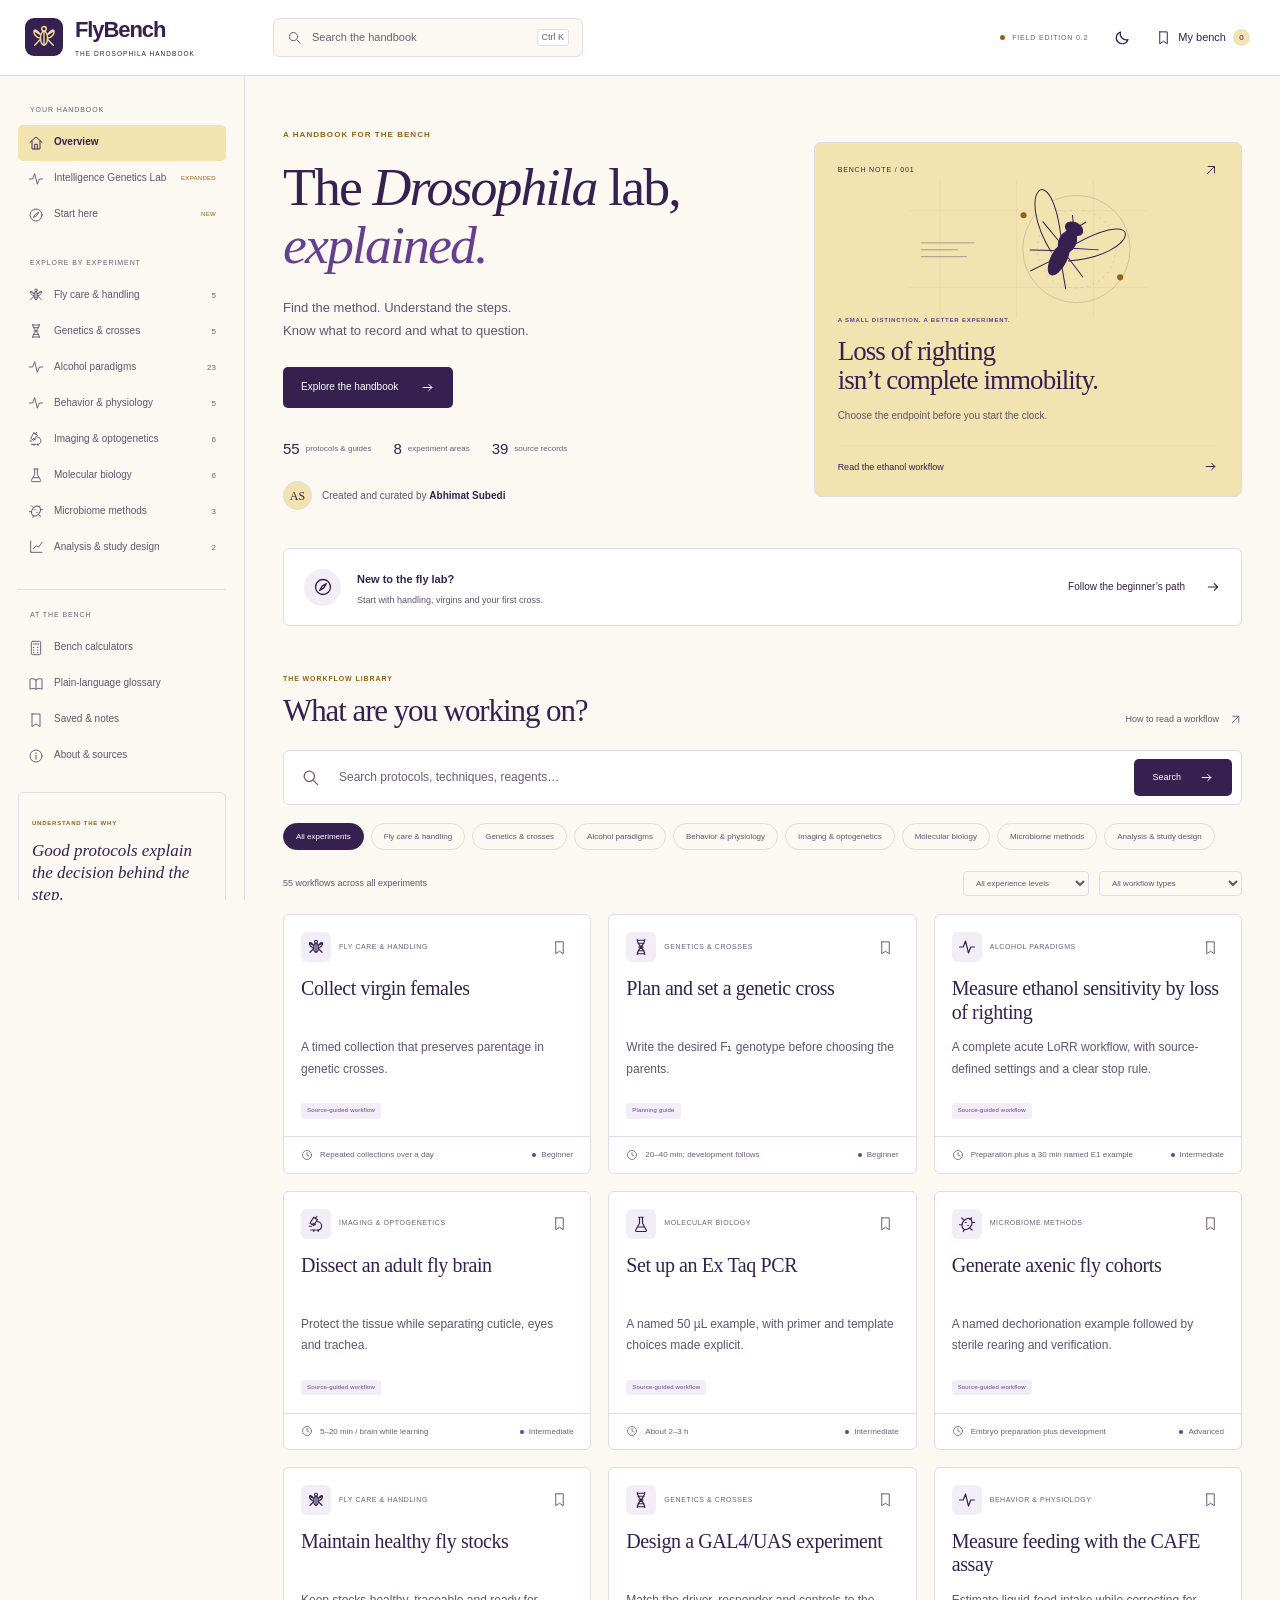
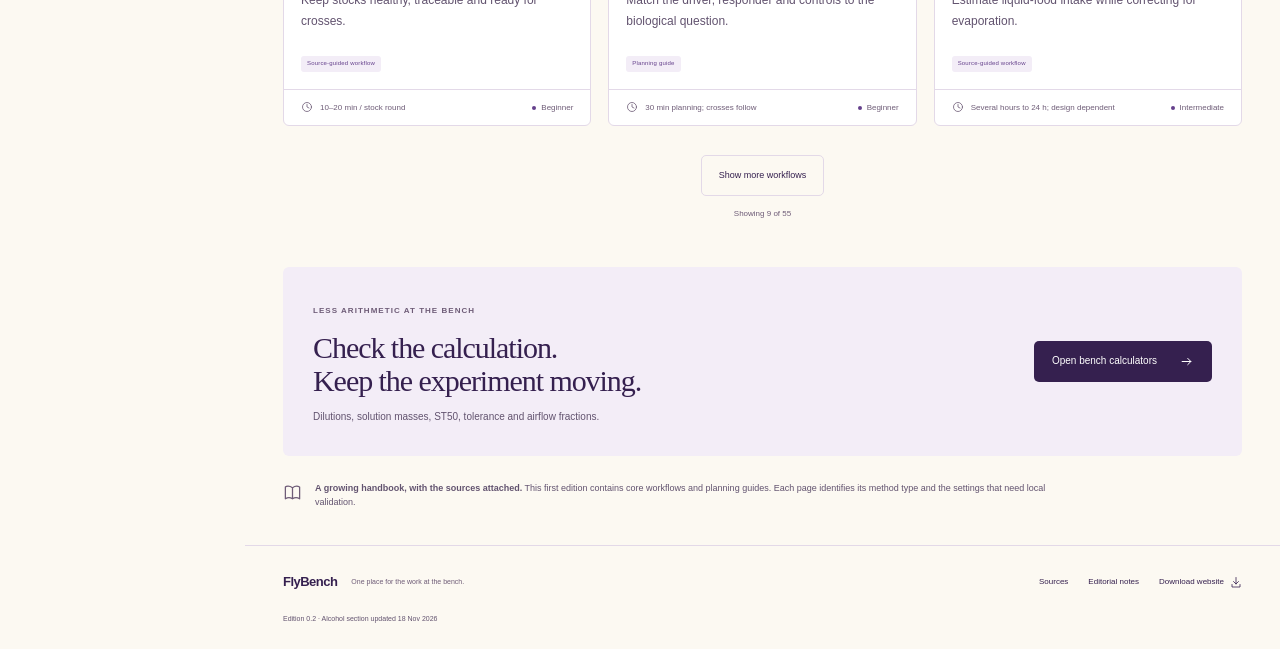
==== commit 1638204e: "Add approved Abhimat Subedi curator bio and homepage credit" ====
--- a/index.html
+++ b/index.html
@@ -1 +1 @@
-<!doctype html><html lang="en"><head><meta charset="utf-8"><meta name="viewport" content="width=device-width,initial-scale=1"><meta name="color-scheme" content="light dark"><title>The Drosophila lab handbook · FlyBench</title><meta name="description" content="A source-linked Drosophila lab handbook with practical workflows, explanations, troubleshooting and bench calculators."><meta name="theme-color" content="#35204f"><meta property="og:title" content="The Drosophila lab handbook · FlyBench"><meta property="og:description" content="A source-linked Drosophila lab handbook with practical workflows, explanations, troubleshooting and bench calculators."><meta property="og:type" content="website"><link rel="icon" type="image/svg+xml" href="assets/favicon.svg?v=20261118-gold-purple"><link rel="stylesheet" href="assets/styles.css?v=20261118-igl-v1"><script src="assets/theme.js"></script><script src="assets/handbook-data.js?v=20261118-igl-v1" defer></script><script src="assets/app.js?v=20261118-igl-v1" defer></script></head><body data-page="index"><svg xmlns="http://www.w3.org/2000/svg" style="display:none" aria-hidden="true"><symbol id="i-fly" viewBox="0 0 24 24"><path d="M12 7v12m-3-9C2 0 1 12 9 13m6-3c7-10 8 2 0 3M9 14l-5 5m11-5 5 5M9 10 4 7m11 3 5-3"/><ellipse cx="12" cy="13" rx="3" ry="6"/><circle cx="12" cy="5" r="2"/></symbol><symbol id="i-book" viewBox="0 0 24 24"><path d="M12 6c-4-3-8-2-9-1v15c3-2 6-2 9 0 3-2 6-2 9 0V5c-2-1-5-2-9 1Zm0 0v14"/></symbol><symbol id="i-dna" viewBox="0 0 24 24"><path d="M7 2c0 8 10 12 10 20M17 2c0 8-10 12-10 20M7 3h10M8 7h8m-7 5h6m-7 5h8M7 21h10"/></symbol><symbol id="i-activity" viewBox="0 0 24 24"><path d="M2 12h5l3-8 4 16 3-8h5"/></symbol><symbol id="i-scope" viewBox="0 0 24 24"><path d="m9 3 5 3-5 8-5-3 5-8Zm2 2 2-3m-5 9 3 2M14 9c7 0 8 11-1 11H5m1-5H3m6 5v2m6-2v2"/></symbol><symbol id="i-tube" viewBox="0 0 24 24"><path d="M9 3h6m-5 0v8L5 20c-.5 1 .3 2 1 2h12c1 0 1.5-1 1-2l-5-9V3M8 16h8"/></symbol><symbol id="i-microbe" viewBox="0 0 24 24"><ellipse cx="12" cy="12" rx="6" ry="8" transform="rotate(35 12 12)"/><path d="M7 6 5 4m11 2 2-2M5 13H2m17-3h3M8 20l-1 2m9-4 3 2m-9-10h1m2 4h1"/></symbol><symbol id="i-chart" viewBox="0 0 24 24"><path d="M4 3v17h17M8 15l4-5 4 2 5-7"/></symbol><symbol id="i-search" viewBox="0 0 24 24"><circle cx="10.5" cy="10.5" r="6.5"/><path d="m16 16 5 5"/></symbol><symbol id="i-arrow" viewBox="0 0 24 24"><path d="M5 12h14m-5-5 5 5-5 5"/></symbol><symbol id="i-external" viewBox="0 0 24 24"><path d="M6 18 18 6M7 6h11v11"/></symbol><symbol id="i-bookmark" viewBox="0 0 24 24"><path d="M6 3h12v19l-6-4-6 4V3Z"/></symbol><symbol id="i-clock" viewBox="0 0 24 24"><circle cx="12" cy="12" r="9"/><path d="M12 7v5l4 2"/></symbol><symbol id="i-check" viewBox="0 0 24 24"><path d="m5 12 4 4L20 5"/></symbol><symbol id="i-print" viewBox="0 0 24 24"><path d="M7 8V3h10v5M6 17H3V9h18v8h-3M7 14h10v8H7v-8Zm10-3h1"/></symbol><symbol id="i-download" viewBox="0 0 24 24"><path d="M12 3v13m-5-5 5 5 5-5M4 17v5h16v-5"/></symbol><symbol id="i-close" viewBox="0 0 24 24"><path d="m5 5 14 14M19 5 5 19"/></symbol><symbol id="i-menu" viewBox="0 0 24 24"><path d="M3 6h18M3 12h18M3 18h18"/></symbol><symbol id="i-home" viewBox="0 0 24 24"><path d="m3 11 9-8 9 8M6 9v12h12V9M10 21v-7h4v7"/></symbol><symbol id="i-compass" viewBox="0 0 24 24"><circle cx="12" cy="12" r="9"/><path d="m16 8-3 5-5 3 3-5 5-3Z"/></symbol><symbol id="i-info" viewBox="0 0 24 24"><circle cx="12" cy="12" r="9"/><path d="M12 11v6m0-10v1"/></symbol><symbol id="i-calculator" viewBox="0 0 24 24"><rect x="5" y="2" width="14" height="20" rx="2"/><path d="M8 6h8M8 11h1m5 0h1m-7 4h1m5 0h1m-7 4h1m5 0h1"/></symbol><symbol id="i-leaf" viewBox="0 0 24 24"><path d="M19 3C6 1 1 13 7 17c6 4 14-3 12-14ZM5 20 16 7"/></symbol><symbol id="i-moon" viewBox="0 0 24 24"><path d="M20 14A8 8 0 0 1 10 4a8 8 0 1 0 10 10Z"/></symbol></svg><a class="skip" href="#main">Skip to content</a><header class="topbar"><a class="brand" href="index.html"><span class="brand-icon"><svg class="icon " viewBox="0 0 24 24" fill="none" stroke="currentColor" stroke-width="1.6" stroke-linecap="round" stroke-linejoin="round" aria-hidden="true"><path d="M12 7v12m-3-9C2 0 1 12 9 13m6-3c7-10 8 2 0 3M9 14l-5 5m11-5 5 5M9 10 4 7m11 3 5-3"/><ellipse cx="12" cy="13" rx="3" ry="6"/><circle cx="12" cy="5" r="2"/></svg></span><span>FlyBench<small>THE DROSOPHILA HANDBOOK</small></span></a><button class="top-search" data-open-search aria-label="Search the handbook"><svg class="icon " viewBox="0 0 24 24" fill="none" stroke="currentColor" stroke-width="1.6" stroke-linecap="round" stroke-linejoin="round" aria-hidden="true"><circle cx="10.5" cy="10.5" r="6.5"/><path d="m16 16 5 5"/></svg><span>Search the handbook</span><kbd>Ctrl K</kbd></button><div class="top-actions"><span class="edition"><span></span> FIELD EDITION 0.2</span><button class="icon-button" data-theme aria-label="Switch to dark theme"><svg class="icon " viewBox="0 0 24 24" fill="none" stroke="currentColor" stroke-width="1.6" stroke-linecap="round" stroke-linejoin="round" aria-hidden="true"><path d="M20 14A8 8 0 0 1 10 4a8 8 0 1 0 10 10Z"/></svg></button><a class="bench-shortcut" href="bench.html"><svg class="icon " viewBox="0 0 24 24" fill="none" stroke="currentColor" stroke-width="1.6" stroke-linecap="round" stroke-linejoin="round" aria-hidden="true"><path d="M6 3h12v19l-6-4-6 4V3Z"/></svg><span>My bench</span><small data-saved-count>0</small></a><button class="icon-button mobile-menu" data-menu aria-label="Open topic navigation" aria-expanded="false" aria-controls="sidebar"><svg class="icon " viewBox="0 0 24 24" fill="none" stroke="currentColor" stroke-width="1.6" stroke-linecap="round" stroke-linejoin="round" aria-hidden="true"><path d="M3 6h18M3 12h18M3 18h18"/></svg></button></div></header><button class="sidebar-backdrop" aria-label="Close topic navigation" data-close-menu hidden></button><aside class="sidebar" id="sidebar"><div class="side-section"><p>YOUR HANDBOOK</p><a href="index.html" data-side="index"><svg class="icon " viewBox="0 0 24 24" fill="none" stroke="currentColor" stroke-width="1.6" stroke-linecap="round" stroke-linejoin="round" aria-hidden="true"><path d="m3 11 9-8 9 8M6 9v12h12V9M10 21v-7h4v7"/></svg><span>Overview</span></a><a href="alcohol.html" data-side="alcohol"><svg class="icon" viewBox="0 0 24 24" aria-hidden="true"><use href="#i-activity"></use></svg><span>Intelligence Genetics Lab</span><i>EXPANDED</i></a><a href="start.html" data-side="start"><svg class="icon " viewBox="0 0 24 24" fill="none" stroke="currentColor" stroke-width="1.6" stroke-linecap="round" stroke-linejoin="round" aria-hidden="true"><circle cx="12" cy="12" r="9"/><path d="m16 8-3 5-5 3 3-5 5-3Z"/></svg><span>Start here</span><i>NEW</i></a></div><div class="side-section"><p>EXPLORE BY EXPERIMENT</p><a href="index.html?category=care#library" data-category-link="care"><svg class="icon " viewBox="0 0 24 24" fill="none" stroke="currentColor" stroke-width="1.6" stroke-linecap="round" stroke-linejoin="round" aria-hidden="true"><path d="M12 7v12m-3-9C2 0 1 12 9 13m6-3c7-10 8 2 0 3M9 14l-5 5m11-5 5 5M9 10 4 7m11 3 5-3"/><ellipse cx="12" cy="13" rx="3" ry="6"/><circle cx="12" cy="5" r="2"/></svg><span>Fly care & handling</span><small>5</small></a><a href="index.html?category=genetics#library" data-category-link="genetics"><svg class="icon " viewBox="0 0 24 24" fill="none" stroke="currentColor" stroke-width="1.6" stroke-linecap="round" stroke-linejoin="round" aria-hidden="true"><path d="M7 2c0 8 10 12 10 20M17 2c0 8-10 12-10 20M7 3h10M8 7h8m-7 5h6m-7 5h8M7 21h10"/></svg><span>Genetics & crosses</span><small>5</small></a><a href="index.html?category=alcohol#library" data-category-link="alcohol"><svg class="icon" viewBox="0 0 24 24" aria-hidden="true"><use href="#i-activity"></use></svg><span>Alcohol paradigms</span><small>23</small></a><a href="index.html?category=behavior#library" data-category-link="behavior"><svg class="icon " viewBox="0 0 24 24" fill="none" stroke="currentColor" stroke-width="1.6" stroke-linecap="round" stroke-linejoin="round" aria-hidden="true"><path d="M2 12h5l3-8 4 16 3-8h5"/></svg><span>Behavior & physiology</span><small>5</small></a><a href="index.html?category=imaging#library" data-category-link="imaging"><svg class="icon " viewBox="0 0 24 24" fill="none" stroke="currentColor" stroke-width="1.6" stroke-linecap="round" stroke-linejoin="round" aria-hidden="true"><path d="m9 3 5 3-5 8-5-3 5-8Zm2 2 2-3m-5 9 3 2M14 9c7 0 8 11-1 11H5m1-5H3m6 5v2m6-2v2"/></svg><span>Imaging & optogenetics</span><small>6</small></a><a href="index.html?category=molecular#library" data-category-link="molecular"><svg class="icon " viewBox="0 0 24 24" fill="none" stroke="currentColor" stroke-width="1.6" stroke-linecap="round" stroke-linejoin="round" aria-hidden="true"><path d="M9 3h6m-5 0v8L5 20c-.5 1 .3 2 1 2h12c1 0 1.5-1 1-2l-5-9V3M8 16h8"/></svg><span>Molecular biology</span><small>6</small></a><a href="index.html?category=microbiome#library" data-category-link="microbiome"><svg class="icon " viewBox="0 0 24 24" fill="none" stroke="currentColor" stroke-width="1.6" stroke-linecap="round" stroke-linejoin="round" aria-hidden="true"><ellipse cx="12" cy="12" rx="6" ry="8" transform="rotate(35 12 12)"/><path d="M7 6 5 4m11 2 2-2M5 13H2m17-3h3M8 20l-1 2m9-4 3 2m-9-10h1m2 4h1"/></svg><span>Microbiome methods</span><small>3</small></a><a href="index.html?category=analysis#library" data-category-link="analysis"><svg class="icon " viewBox="0 0 24 24" fill="none" stroke="currentColor" stroke-width="1.6" stroke-linecap="round" stroke-linejoin="round" aria-hidden="true"><path d="M4 3v17h17M8 15l4-5 4 2 5-7"/></svg><span>Analysis & study design</span><small>2</small></a></div><div class="side-section resources"><p>AT THE BENCH</p><a href="tools.html" data-side="tools"><svg class="icon " viewBox="0 0 24 24" fill="none" stroke="currentColor" stroke-width="1.6" stroke-linecap="round" stroke-linejoin="round" aria-hidden="true"><rect x="5" y="2" width="14" height="20" rx="2"/><path d="M8 6h8M8 11h1m5 0h1m-7 4h1m5 0h1m-7 4h1m5 0h1"/></svg><span>Bench calculators</span></a><a href="glossary.html" data-side="glossary"><svg class="icon " viewBox="0 0 24 24" fill="none" stroke="currentColor" stroke-width="1.6" stroke-linecap="round" stroke-linejoin="round" aria-hidden="true"><path d="M12 6c-4-3-8-2-9-1v15c3-2 6-2 9 0 3-2 6-2 9 0V5c-2-1-5-2-9 1Zm0 0v14"/></svg><span>Plain-language glossary</span></a><a href="bench.html" data-side="bench"><svg class="icon " viewBox="0 0 24 24" fill="none" stroke="currentColor" stroke-width="1.6" stroke-linecap="round" stroke-linejoin="round" aria-hidden="true"><path d="M6 3h12v19l-6-4-6 4V3Z"/></svg><span>Saved & notes</span></a><a href="about.html" data-side="about"><svg class="icon " viewBox="0 0 24 24" fill="none" stroke="currentColor" stroke-width="1.6" stroke-linecap="round" stroke-linejoin="round" aria-hidden="true"><circle cx="12" cy="12" r="9"/><path d="M12 11v6m0-10v1"/></svg><span>About & sources</span></a></div><div class="sidebar-note"><span class="tiny-caps">UNDERSTAND THE WHY</span><p>Good protocols explain the decision behind the step.</p><a href="about.html#editorial">How this handbook is written <svg class="icon " viewBox="0 0 24 24" fill="none" stroke="currentColor" stroke-width="1.6" stroke-linecap="round" stroke-linejoin="round" aria-hidden="true"><path d="M5 12h14m-5-5 5 5-5 5"/></svg></a></div><div class="sidebar-bottom">55 workflows · 8 sections<span>Source-linked editorial draft</span></div></aside><div class="app-main"><main id="main"><div class="page-wrap"><section class="home-hero"><div class="hero-text"><p class="eyebrow">A HANDBOOK FOR THE BENCH</p><h1>The <i>Drosophila</i> lab,<br><em>explained.</em></h1><p>Find the method. Understand the steps.<br>Know what to record and what to question.</p><a class="button dark" href="#library">Explore the handbook <svg class="icon " viewBox="0 0 24 24" fill="none" stroke="currentColor" stroke-width="1.6" stroke-linecap="round" stroke-linejoin="round" aria-hidden="true"><path d="M5 12h14m-5-5 5 5-5 5"/></svg></a><div class="hero-metrics"><span><strong>55</strong> protocols & guides</span><span><strong>8</strong> experiment areas</span><span><strong>39</strong> source records</span></div></div><a class="field-card" href="protocol.html?slug=ethanol-sensitivity"><div class="field-card-heading"><span>BENCH NOTE / 001</span><svg class="icon " viewBox="0 0 24 24" fill="none" stroke="currentColor" stroke-width="1.6" stroke-linecap="round" stroke-linejoin="round" aria-hidden="true"><path d="M6 18 18 6M7 6h11v11"/></svg></div><svg class="hero-art" viewBox="0 0 310 180" fill="none" xmlns="http://www.w3.org/2000/svg" aria-hidden="true"><g stroke="currentColor" opacity=".22"><circle cx="218" cy="90" r="70"/><circle cx="218" cy="90" r="51" stroke-dasharray="2 6"/><path d="M0 140h310M0 40h310M40 0v180M140 0v180M240 0v180" opacity=".3"/></g><g transform="translate(204 85) rotate(27)" stroke="currentColor" stroke-width="1.3"><path d="M-6 0C-70-100-93-31-12 17M6 0C70-100 93-31 12 17" fill="var(--green)"/><path d="M-9 0-41-14M9 0l32-14M-10 13-39 27M10 13l29 14M-8 27-26 51M8 27l18 24"/><ellipse cy="20" rx="10" ry="23" fill="currentColor"/><ellipse cy="-5" rx="11" ry="15" fill="currentColor"/><ellipse cy="-24" rx="12" ry="8" fill="currentColor"/><path d="m-5-31-5-8m15 8 5-8"/></g><g fill="var(--ochre)"><circle cx="149" cy="46" r="4"/><circle cx="275" cy="127" r="4"/></g><path d="M15 82h70m-70 9h48m-48 9h60" stroke="currentColor" opacity=".5"/></svg><p class="tiny-caps">A SMALL DISTINCTION. A BETTER EXPERIMENT.</p><h2>Loss of righting<br>isn’t complete immobility.</h2><p>Choose the endpoint before you start the clock.</p><span class="field-card-link">Read the ethanol workflow <svg class="icon " viewBox="0 0 24 24" fill="none" stroke="currentColor" stroke-width="1.6" stroke-linecap="round" stroke-linejoin="round" aria-hidden="true"><path d="M5 12h14m-5-5 5 5-5 5"/></svg></span></a></section><section class="quick-path"><span class="path-icon"><svg class="icon " viewBox="0 0 24 24" fill="none" stroke="currentColor" stroke-width="1.6" stroke-linecap="round" stroke-linejoin="round" aria-hidden="true"><circle cx="12" cy="12" r="9"/><path d="m16 8-3 5-5 3 3-5 5-3Z"/></svg></span><div><strong>New to the fly lab?</strong><p>Start with handling, virgins and your first cross.</p></div><a href="start.html">Follow the beginner’s path <svg class="icon " viewBox="0 0 24 24" fill="none" stroke="currentColor" stroke-width="1.6" stroke-linecap="round" stroke-linejoin="round" aria-hidden="true"><path d="M5 12h14m-5-5 5 5-5 5"/></svg></a></section><section class="library-section" id="library"><div class="section-heading"><div><p class="eyebrow">THE WORKFLOW LIBRARY</p><h2>What are you working on?</h2></div><a class="subtle-link" href="about.html#editorial">How to read a workflow <svg class="icon " viewBox="0 0 24 24" fill="none" stroke="currentColor" stroke-width="1.6" stroke-linecap="round" stroke-linejoin="round" aria-hidden="true"><path d="M6 18 18 6M7 6h11v11"/></svg></a></div><form class="library-search" role="search"><label for="library-query"><svg class="icon " viewBox="0 0 24 24" fill="none" stroke="currentColor" stroke-width="1.6" stroke-linecap="round" stroke-linejoin="round" aria-hidden="true"><circle cx="10.5" cy="10.5" r="6.5"/><path d="m16 16 5 5"/></svg><span class="sr-only">Search workflows</span></label><input id="library-query" type="search" name="q" placeholder="Search protocols, techniques, reagents…" autocomplete="off"><button class="button dark" type="submit">Search <svg class="icon " viewBox="0 0 24 24" fill="none" stroke="currentColor" stroke-width="1.6" stroke-linecap="round" stroke-linejoin="round" aria-hidden="true"><path d="M5 12h14m-5-5 5 5-5 5"/></svg></button></form><div class="category-chips" role="group" aria-label="Filter by experiment"><button class="chip active" data-category="all" aria-pressed="true">All experiments</button><button class="chip" data-category="care" aria-pressed="false">Fly care & handling</button><button class="chip" data-category="genetics" aria-pressed="false">Genetics & crosses</button><button class="chip" data-category="alcohol" aria-pressed="false">Alcohol paradigms</button><button class="chip" data-category="behavior" aria-pressed="false">Behavior & physiology</button><button class="chip" data-category="imaging" aria-pressed="false">Imaging & optogenetics</button><button class="chip" data-category="molecular" aria-pressed="false">Molecular biology</button><button class="chip" data-category="microbiome" aria-pressed="false">Microbiome methods</button><button class="chip" data-category="analysis" aria-pressed="false">Analysis & study design</button></div><div class="library-controls"><p id="result-count" aria-live="polite"></p><div><label for="level-filter" class="sr-only">Filter by experience level</label><select id="level-filter"><option value="all">All experience levels</option><option>Beginner</option><option>Intermediate</option><option>Advanced</option></select><label for="kind-filter" class="sr-only">Filter by workflow type</label><select id="kind-filter"><option value="all">All workflow types</option><option value="source">Source-guided workflows</option><option value="guide">Guides</option><option value="template">Lab templates</option></select></div></div><div id="protocol-grid" class="protocol-grid"></div><div class="load-more-row"><button class="button outline" id="load-more">Show more workflows</button><span id="shown-count"></span></div><div class="library-empty" hidden><span><svg class="icon " viewBox="0 0 24 24" fill="none" stroke="currentColor" stroke-width="1.6" stroke-linecap="round" stroke-linejoin="round" aria-hidden="true"><circle cx="10.5" cy="10.5" r="6.5"/><path d="m16 16 5 5"/></svg></span><h3>No workflows match yet.</h3><p>Try a shorter term or clear your filters.</p><button class="button outline" data-clear-filters>Clear filters</button></div></section><section class="tools-promo"><div><span class="tiny-caps">LESS ARITHMETIC AT THE BENCH</span><h2>Check the calculation.<br>Keep the experiment moving.</h2><p>Dilutions, solution masses, ST50, tolerance and airflow fractions.</p></div><a class="button dark" href="tools.html">Open bench calculators <svg class="icon " viewBox="0 0 24 24" fill="none" stroke="currentColor" stroke-width="1.6" stroke-linecap="round" stroke-linejoin="round" aria-hidden="true"><path d="M5 12h14m-5-5 5 5-5 5"/></svg></a></section><div class="scope-note"><svg class="icon " viewBox="0 0 24 24" fill="none" stroke="currentColor" stroke-width="1.6" stroke-linecap="round" stroke-linejoin="round" aria-hidden="true"><path d="M12 6c-4-3-8-2-9-1v15c3-2 6-2 9 0 3-2 6-2 9 0V5c-2-1-5-2-9 1Zm0 0v14"/></svg><p><strong>A growing handbook, with the sources attached.</strong> This first edition contains core workflows and planning guides. Each page identifies its method type and the settings that need local validation.</p></div></div></main><footer class="site-footer"><div><strong>FlyBench</strong><span>One place for the work at the bench.</span></div><nav aria-label="Footer navigation"><a href="about.html#sources">Sources</a><a href="about.html#editorial">Editorial notes</a><a href="assets/FlyBench_GitHub_Pages.zip" download>Download website <svg class="icon " viewBox="0 0 24 24" fill="none" stroke="currentColor" stroke-width="1.6" stroke-linecap="round" stroke-linejoin="round" aria-hidden="true"><path d="M12 3v13m-5-5 5 5 5-5M4 17v5h16v-5"/></svg></a></nav><p>Edition 0.2 · Alcohol section updated 18 Nov 2026</p></footer><dialog class="search-dialog" aria-labelledby="search-title"><div class="search-dialog-top"><h2 id="search-title">Find your next step.</h2><button class="icon-button" data-close-search aria-label="Close search"><svg class="icon " viewBox="0 0 24 24" fill="none" stroke="currentColor" stroke-width="1.6" stroke-linecap="round" stroke-linejoin="round" aria-hidden="true"><path d="m5 5 14 14M19 5 5 19"/></svg></button></div><label class="modal-search"><svg class="icon " viewBox="0 0 24 24" fill="none" stroke="currentColor" stroke-width="1.6" stroke-linecap="round" stroke-linejoin="round" aria-hidden="true"><circle cx="10.5" cy="10.5" r="6.5"/><path d="m16 16 5 5"/></svg><input type="search" id="global-search" placeholder="Try ‘virgin’, ‘ethanol’, ‘PCR’…" aria-label="Search all handbook workflows"></label><p class="search-status" aria-live="polite"></p><div class="global-results"></div><div class="search-dialog-bottom">Search titles, steps, materials and definitions.<kbd>Esc to close</kbd></div></dialog><div class="toast" role="status" aria-live="polite"></div></div></body></html>+<!doctype html><html lang="en"><head><meta charset="utf-8"><meta name="viewport" content="width=device-width,initial-scale=1"><meta name="color-scheme" content="light dark"><title>The Drosophila lab handbook · FlyBench</title><meta name="description" content="A source-linked Drosophila lab handbook with practical workflows, explanations, troubleshooting and bench calculators."><meta name="theme-color" content="#35204f"><meta property="og:title" content="The Drosophila lab handbook · FlyBench"><meta property="og:description" content="A source-linked Drosophila lab handbook with practical workflows, explanations, troubleshooting and bench calculators."><meta property="og:type" content="website"><link rel="icon" type="image/svg+xml" href="assets/favicon.svg?v=20261118-gold-purple"><link rel="stylesheet" href="assets/styles.css?v=20261118-curator-v1"><script src="assets/theme.js"></script><script src="assets/handbook-data.js?v=20261118-igl-v1" defer></script><script src="assets/app.js?v=20261118-igl-v1" defer></script></head><body data-page="index"><svg xmlns="http://www.w3.org/2000/svg" style="display:none" aria-hidden="true"><symbol id="i-fly" viewBox="0 0 24 24"><path d="M12 7v12m-3-9C2 0 1 12 9 13m6-3c7-10 8 2 0 3M9 14l-5 5m11-5 5 5M9 10 4 7m11 3 5-3"/><ellipse cx="12" cy="13" rx="3" ry="6"/><circle cx="12" cy="5" r="2"/></symbol><symbol id="i-book" viewBox="0 0 24 24"><path d="M12 6c-4-3-8-2-9-1v15c3-2 6-2 9 0 3-2 6-2 9 0V5c-2-1-5-2-9 1Zm0 0v14"/></symbol><symbol id="i-dna" viewBox="0 0 24 24"><path d="M7 2c0 8 10 12 10 20M17 2c0 8-10 12-10 20M7 3h10M8 7h8m-7 5h6m-7 5h8M7 21h10"/></symbol><symbol id="i-activity" viewBox="0 0 24 24"><path d="M2 12h5l3-8 4 16 3-8h5"/></symbol><symbol id="i-scope" viewBox="0 0 24 24"><path d="m9 3 5 3-5 8-5-3 5-8Zm2 2 2-3m-5 9 3 2M14 9c7 0 8 11-1 11H5m1-5H3m6 5v2m6-2v2"/></symbol><symbol id="i-tube" viewBox="0 0 24 24"><path d="M9 3h6m-5 0v8L5 20c-.5 1 .3 2 1 2h12c1 0 1.5-1 1-2l-5-9V3M8 16h8"/></symbol><symbol id="i-microbe" viewBox="0 0 24 24"><ellipse cx="12" cy="12" rx="6" ry="8" transform="rotate(35 12 12)"/><path d="M7 6 5 4m11 2 2-2M5 13H2m17-3h3M8 20l-1 2m9-4 3 2m-9-10h1m2 4h1"/></symbol><symbol id="i-chart" viewBox="0 0 24 24"><path d="M4 3v17h17M8 15l4-5 4 2 5-7"/></symbol><symbol id="i-search" viewBox="0 0 24 24"><circle cx="10.5" cy="10.5" r="6.5"/><path d="m16 16 5 5"/></symbol><symbol id="i-arrow" viewBox="0 0 24 24"><path d="M5 12h14m-5-5 5 5-5 5"/></symbol><symbol id="i-external" viewBox="0 0 24 24"><path d="M6 18 18 6M7 6h11v11"/></symbol><symbol id="i-bookmark" viewBox="0 0 24 24"><path d="M6 3h12v19l-6-4-6 4V3Z"/></symbol><symbol id="i-clock" viewBox="0 0 24 24"><circle cx="12" cy="12" r="9"/><path d="M12 7v5l4 2"/></symbol><symbol id="i-check" viewBox="0 0 24 24"><path d="m5 12 4 4L20 5"/></symbol><symbol id="i-print" viewBox="0 0 24 24"><path d="M7 8V3h10v5M6 17H3V9h18v8h-3M7 14h10v8H7v-8Zm10-3h1"/></symbol><symbol id="i-download" viewBox="0 0 24 24"><path d="M12 3v13m-5-5 5 5 5-5M4 17v5h16v-5"/></symbol><symbol id="i-close" viewBox="0 0 24 24"><path d="m5 5 14 14M19 5 5 19"/></symbol><symbol id="i-menu" viewBox="0 0 24 24"><path d="M3 6h18M3 12h18M3 18h18"/></symbol><symbol id="i-home" viewBox="0 0 24 24"><path d="m3 11 9-8 9 8M6 9v12h12V9M10 21v-7h4v7"/></symbol><symbol id="i-compass" viewBox="0 0 24 24"><circle cx="12" cy="12" r="9"/><path d="m16 8-3 5-5 3 3-5 5-3Z"/></symbol><symbol id="i-info" viewBox="0 0 24 24"><circle cx="12" cy="12" r="9"/><path d="M12 11v6m0-10v1"/></symbol><symbol id="i-calculator" viewBox="0 0 24 24"><rect x="5" y="2" width="14" height="20" rx="2"/><path d="M8 6h8M8 11h1m5 0h1m-7 4h1m5 0h1m-7 4h1m5 0h1"/></symbol><symbol id="i-leaf" viewBox="0 0 24 24"><path d="M19 3C6 1 1 13 7 17c6 4 14-3 12-14ZM5 20 16 7"/></symbol><symbol id="i-moon" viewBox="0 0 24 24"><path d="M20 14A8 8 0 0 1 10 4a8 8 0 1 0 10 10Z"/></symbol></svg><a class="skip" href="#main">Skip to content</a><header class="topbar"><a class="brand" href="index.html"><span class="brand-icon"><svg class="icon " viewBox="0 0 24 24" fill="none" stroke="currentColor" stroke-width="1.6" stroke-linecap="round" stroke-linejoin="round" aria-hidden="true"><path d="M12 7v12m-3-9C2 0 1 12 9 13m6-3c7-10 8 2 0 3M9 14l-5 5m11-5 5 5M9 10 4 7m11 3 5-3"/><ellipse cx="12" cy="13" rx="3" ry="6"/><circle cx="12" cy="5" r="2"/></svg></span><span>FlyBench<small>THE DROSOPHILA HANDBOOK</small></span></a><button class="top-search" data-open-search aria-label="Search the handbook"><svg class="icon " viewBox="0 0 24 24" fill="none" stroke="currentColor" stroke-width="1.6" stroke-linecap="round" stroke-linejoin="round" aria-hidden="true"><circle cx="10.5" cy="10.5" r="6.5"/><path d="m16 16 5 5"/></svg><span>Search the handbook</span><kbd>Ctrl K</kbd></button><div class="top-actions"><span class="edition"><span></span> FIELD EDITION 0.2</span><button class="icon-button" data-theme aria-label="Switch to dark theme"><svg class="icon " viewBox="0 0 24 24" fill="none" stroke="currentColor" stroke-width="1.6" stroke-linecap="round" stroke-linejoin="round" aria-hidden="true"><path d="M20 14A8 8 0 0 1 10 4a8 8 0 1 0 10 10Z"/></svg></button><a class="bench-shortcut" href="bench.html"><svg class="icon " viewBox="0 0 24 24" fill="none" stroke="currentColor" stroke-width="1.6" stroke-linecap="round" stroke-linejoin="round" aria-hidden="true"><path d="M6 3h12v19l-6-4-6 4V3Z"/></svg><span>My bench</span><small data-saved-count>0</small></a><button class="icon-button mobile-menu" data-menu aria-label="Open topic navigation" aria-expanded="false" aria-controls="sidebar"><svg class="icon " viewBox="0 0 24 24" fill="none" stroke="currentColor" stroke-width="1.6" stroke-linecap="round" stroke-linejoin="round" aria-hidden="true"><path d="M3 6h18M3 12h18M3 18h18"/></svg></button></div></header><button class="sidebar-backdrop" aria-label="Close topic navigation" data-close-menu hidden></button><aside class="sidebar" id="sidebar"><div class="side-section"><p>YOUR HANDBOOK</p><a href="index.html" data-side="index"><svg class="icon " viewBox="0 0 24 24" fill="none" stroke="currentColor" stroke-width="1.6" stroke-linecap="round" stroke-linejoin="round" aria-hidden="true"><path d="m3 11 9-8 9 8M6 9v12h12V9M10 21v-7h4v7"/></svg><span>Overview</span></a><a href="alcohol.html" data-side="alcohol"><svg class="icon" viewBox="0 0 24 24" aria-hidden="true"><use href="#i-activity"></use></svg><span>Intelligence Genetics Lab</span><i>EXPANDED</i></a><a href="start.html" data-side="start"><svg class="icon " viewBox="0 0 24 24" fill="none" stroke="currentColor" stroke-width="1.6" stroke-linecap="round" stroke-linejoin="round" aria-hidden="true"><circle cx="12" cy="12" r="9"/><path d="m16 8-3 5-5 3 3-5 5-3Z"/></svg><span>Start here</span><i>NEW</i></a></div><div class="side-section"><p>EXPLORE BY EXPERIMENT</p><a href="index.html?category=care#library" data-category-link="care"><svg class="icon " viewBox="0 0 24 24" fill="none" stroke="currentColor" stroke-width="1.6" stroke-linecap="round" stroke-linejoin="round" aria-hidden="true"><path d="M12 7v12m-3-9C2 0 1 12 9 13m6-3c7-10 8 2 0 3M9 14l-5 5m11-5 5 5M9 10 4 7m11 3 5-3"/><ellipse cx="12" cy="13" rx="3" ry="6"/><circle cx="12" cy="5" r="2"/></svg><span>Fly care & handling</span><small>5</small></a><a href="index.html?category=genetics#library" data-category-link="genetics"><svg class="icon " viewBox="0 0 24 24" fill="none" stroke="currentColor" stroke-width="1.6" stroke-linecap="round" stroke-linejoin="round" aria-hidden="true"><path d="M7 2c0 8 10 12 10 20M17 2c0 8-10 12-10 20M7 3h10M8 7h8m-7 5h6m-7 5h8M7 21h10"/></svg><span>Genetics & crosses</span><small>5</small></a><a href="index.html?category=alcohol#library" data-category-link="alcohol"><svg class="icon" viewBox="0 0 24 24" aria-hidden="true"><use href="#i-activity"></use></svg><span>Alcohol paradigms</span><small>23</small></a><a href="index.html?category=behavior#library" data-category-link="behavior"><svg class="icon " viewBox="0 0 24 24" fill="none" stroke="currentColor" stroke-width="1.6" stroke-linecap="round" stroke-linejoin="round" aria-hidden="true"><path d="M2 12h5l3-8 4 16 3-8h5"/></svg><span>Behavior & physiology</span><small>5</small></a><a href="index.html?category=imaging#library" data-category-link="imaging"><svg class="icon " viewBox="0 0 24 24" fill="none" stroke="currentColor" stroke-width="1.6" stroke-linecap="round" stroke-linejoin="round" aria-hidden="true"><path d="m9 3 5 3-5 8-5-3 5-8Zm2 2 2-3m-5 9 3 2M14 9c7 0 8 11-1 11H5m1-5H3m6 5v2m6-2v2"/></svg><span>Imaging & optogenetics</span><small>6</small></a><a href="index.html?category=molecular#library" data-category-link="molecular"><svg class="icon " viewBox="0 0 24 24" fill="none" stroke="currentColor" stroke-width="1.6" stroke-linecap="round" stroke-linejoin="round" aria-hidden="true"><path d="M9 3h6m-5 0v8L5 20c-.5 1 .3 2 1 2h12c1 0 1.5-1 1-2l-5-9V3M8 16h8"/></svg><span>Molecular biology</span><small>6</small></a><a href="index.html?category=microbiome#library" data-category-link="microbiome"><svg class="icon " viewBox="0 0 24 24" fill="none" stroke="currentColor" stroke-width="1.6" stroke-linecap="round" stroke-linejoin="round" aria-hidden="true"><ellipse cx="12" cy="12" rx="6" ry="8" transform="rotate(35 12 12)"/><path d="M7 6 5 4m11 2 2-2M5 13H2m17-3h3M8 20l-1 2m9-4 3 2m-9-10h1m2 4h1"/></svg><span>Microbiome methods</span><small>3</small></a><a href="index.html?category=analysis#library" data-category-link="analysis"><svg class="icon " viewBox="0 0 24 24" fill="none" stroke="currentColor" stroke-width="1.6" stroke-linecap="round" stroke-linejoin="round" aria-hidden="true"><path d="M4 3v17h17M8 15l4-5 4 2 5-7"/></svg><span>Analysis & study design</span><small>2</small></a></div><div class="side-section resources"><p>AT THE BENCH</p><a href="tools.html" data-side="tools"><svg class="icon " viewBox="0 0 24 24" fill="none" stroke="currentColor" stroke-width="1.6" stroke-linecap="round" stroke-linejoin="round" aria-hidden="true"><rect x="5" y="2" width="14" height="20" rx="2"/><path d="M8 6h8M8 11h1m5 0h1m-7 4h1m5 0h1m-7 4h1m5 0h1"/></svg><span>Bench calculators</span></a><a href="glossary.html" data-side="glossary"><svg class="icon " viewBox="0 0 24 24" fill="none" stroke="currentColor" stroke-width="1.6" stroke-linecap="round" stroke-linejoin="round" aria-hidden="true"><path d="M12 6c-4-3-8-2-9-1v15c3-2 6-2 9 0 3-2 6-2 9 0V5c-2-1-5-2-9 1Zm0 0v14"/></svg><span>Plain-language glossary</span></a><a href="bench.html" data-side="bench"><svg class="icon " viewBox="0 0 24 24" fill="none" stroke="currentColor" stroke-width="1.6" stroke-linecap="round" stroke-linejoin="round" aria-hidden="true"><path d="M6 3h12v19l-6-4-6 4V3Z"/></svg><span>Saved & notes</span></a><a href="about.html" data-side="about"><svg class="icon " viewBox="0 0 24 24" fill="none" stroke="currentColor" stroke-width="1.6" stroke-linecap="round" stroke-linejoin="round" aria-hidden="true"><circle cx="12" cy="12" r="9"/><path d="M12 11v6m0-10v1"/></svg><span>About & sources</span></a></div><div class="sidebar-note"><span class="tiny-caps">UNDERSTAND THE WHY</span><p>Good protocols explain the decision behind the step.</p><a href="about.html#editorial">How this handbook is written <svg class="icon " viewBox="0 0 24 24" fill="none" stroke="currentColor" stroke-width="1.6" stroke-linecap="round" stroke-linejoin="round" aria-hidden="true"><path d="M5 12h14m-5-5 5 5-5 5"/></svg></a></div><div class="sidebar-bottom">55 workflows · 8 sections<span>Source-linked editorial draft</span></div></aside><div class="app-main"><main id="main"><div class="page-wrap"><section class="home-hero"><div class="hero-text"><p class="eyebrow">A HANDBOOK FOR THE BENCH</p><h1>The <i>Drosophila</i> lab,<br><em>explained.</em></h1><p>Find the method. Understand the steps.<br>Know what to record and what to question.</p><a class="button dark" href="#library">Explore the handbook <svg class="icon " viewBox="0 0 24 24" fill="none" stroke="currentColor" stroke-width="1.6" stroke-linecap="round" stroke-linejoin="round" aria-hidden="true"><path d="M5 12h14m-5-5 5 5-5 5"/></svg></a><div class="hero-metrics"><span><strong>55</strong> protocols & guides</span><span><strong>8</strong> experiment areas</span><span><strong>39</strong> source records</span></div><a class="curator-credit" href="about.html#curator"><span class="curator-credit-initials" aria-hidden="true">AS</span><span>Created and curated by <strong>Abhimat Subedi</strong></span></a></div><a class="field-card" href="protocol.html?slug=ethanol-sensitivity"><div class="field-card-heading"><span>BENCH NOTE / 001</span><svg class="icon " viewBox="0 0 24 24" fill="none" stroke="currentColor" stroke-width="1.6" stroke-linecap="round" stroke-linejoin="round" aria-hidden="true"><path d="M6 18 18 6M7 6h11v11"/></svg></div><svg class="hero-art" viewBox="0 0 310 180" fill="none" xmlns="http://www.w3.org/2000/svg" aria-hidden="true"><g stroke="currentColor" opacity=".22"><circle cx="218" cy="90" r="70"/><circle cx="218" cy="90" r="51" stroke-dasharray="2 6"/><path d="M0 140h310M0 40h310M40 0v180M140 0v180M240 0v180" opacity=".3"/></g><g transform="translate(204 85) rotate(27)" stroke="currentColor" stroke-width="1.3"><path d="M-6 0C-70-100-93-31-12 17M6 0C70-100 93-31 12 17" fill="var(--green)"/><path d="M-9 0-41-14M9 0l32-14M-10 13-39 27M10 13l29 14M-8 27-26 51M8 27l18 24"/><ellipse cy="20" rx="10" ry="23" fill="currentColor"/><ellipse cy="-5" rx="11" ry="15" fill="currentColor"/><ellipse cy="-24" rx="12" ry="8" fill="currentColor"/><path d="m-5-31-5-8m15 8 5-8"/></g><g fill="var(--ochre)"><circle cx="149" cy="46" r="4"/><circle cx="275" cy="127" r="4"/></g><path d="M15 82h70m-70 9h48m-48 9h60" stroke="currentColor" opacity=".5"/></svg><p class="tiny-caps">A SMALL DISTINCTION. A BETTER EXPERIMENT.</p><h2>Loss of righting<br>isn’t complete immobility.</h2><p>Choose the endpoint before you start the clock.</p><span class="field-card-link">Read the ethanol workflow <svg class="icon " viewBox="0 0 24 24" fill="none" stroke="currentColor" stroke-width="1.6" stroke-linecap="round" stroke-linejoin="round" aria-hidden="true"><path d="M5 12h14m-5-5 5 5-5 5"/></svg></span></a></section><section class="quick-path"><span class="path-icon"><svg class="icon " viewBox="0 0 24 24" fill="none" stroke="currentColor" stroke-width="1.6" stroke-linecap="round" stroke-linejoin="round" aria-hidden="true"><circle cx="12" cy="12" r="9"/><path d="m16 8-3 5-5 3 3-5 5-3Z"/></svg></span><div><strong>New to the fly lab?</strong><p>Start with handling, virgins and your first cross.</p></div><a href="start.html">Follow the beginner’s path <svg class="icon " viewBox="0 0 24 24" fill="none" stroke="currentColor" stroke-width="1.6" stroke-linecap="round" stroke-linejoin="round" aria-hidden="true"><path d="M5 12h14m-5-5 5 5-5 5"/></svg></a></section><section class="library-section" id="library"><div class="section-heading"><div><p class="eyebrow">THE WORKFLOW LIBRARY</p><h2>What are you working on?</h2></div><a class="subtle-link" href="about.html#editorial">How to read a workflow <svg class="icon " viewBox="0 0 24 24" fill="none" stroke="currentColor" stroke-width="1.6" stroke-linecap="round" stroke-linejoin="round" aria-hidden="true"><path d="M6 18 18 6M7 6h11v11"/></svg></a></div><form class="library-search" role="search"><label for="library-query"><svg class="icon " viewBox="0 0 24 24" fill="none" stroke="currentColor" stroke-width="1.6" stroke-linecap="round" stroke-linejoin="round" aria-hidden="true"><circle cx="10.5" cy="10.5" r="6.5"/><path d="m16 16 5 5"/></svg><span class="sr-only">Search workflows</span></label><input id="library-query" type="search" name="q" placeholder="Search protocols, techniques, reagents…" autocomplete="off"><button class="button dark" type="submit">Search <svg class="icon " viewBox="0 0 24 24" fill="none" stroke="currentColor" stroke-width="1.6" stroke-linecap="round" stroke-linejoin="round" aria-hidden="true"><path d="M5 12h14m-5-5 5 5-5 5"/></svg></button></form><div class="category-chips" role="group" aria-label="Filter by experiment"><button class="chip active" data-category="all" aria-pressed="true">All experiments</button><button class="chip" data-category="care" aria-pressed="false">Fly care & handling</button><button class="chip" data-category="genetics" aria-pressed="false">Genetics & crosses</button><button class="chip" data-category="alcohol" aria-pressed="false">Alcohol paradigms</button><button class="chip" data-category="behavior" aria-pressed="false">Behavior & physiology</button><button class="chip" data-category="imaging" aria-pressed="false">Imaging & optogenetics</button><button class="chip" data-category="molecular" aria-pressed="false">Molecular biology</button><button class="chip" data-category="microbiome" aria-pressed="false">Microbiome methods</button><button class="chip" data-category="analysis" aria-pressed="false">Analysis & study design</button></div><div class="library-controls"><p id="result-count" aria-live="polite"></p><div><label for="level-filter" class="sr-only">Filter by experience level</label><select id="level-filter"><option value="all">All experience levels</option><option>Beginner</option><option>Intermediate</option><option>Advanced</option></select><label for="kind-filter" class="sr-only">Filter by workflow type</label><select id="kind-filter"><option value="all">All workflow types</option><option value="source">Source-guided workflows</option><option value="guide">Guides</option><option value="template">Lab templates</option></select></div></div><div id="protocol-grid" class="protocol-grid"></div><div class="load-more-row"><button class="button outline" id="load-more">Show more workflows</button><span id="shown-count"></span></div><div class="library-empty" hidden><span><svg class="icon " viewBox="0 0 24 24" fill="none" stroke="currentColor" stroke-width="1.6" stroke-linecap="round" stroke-linejoin="round" aria-hidden="true"><circle cx="10.5" cy="10.5" r="6.5"/><path d="m16 16 5 5"/></svg></span><h3>No workflows match yet.</h3><p>Try a shorter term or clear your filters.</p><button class="button outline" data-clear-filters>Clear filters</button></div></section><section class="tools-promo"><div><span class="tiny-caps">LESS ARITHMETIC AT THE BENCH</span><h2>Check the calculation.<br>Keep the experiment moving.</h2><p>Dilutions, solution masses, ST50, tolerance and airflow fractions.</p></div><a class="button dark" href="tools.html">Open bench calculators <svg class="icon " viewBox="0 0 24 24" fill="none" stroke="currentColor" stroke-width="1.6" stroke-linecap="round" stroke-linejoin="round" aria-hidden="true"><path d="M5 12h14m-5-5 5 5-5 5"/></svg></a></section><div class="scope-note"><svg class="icon " viewBox="0 0 24 24" fill="none" stroke="currentColor" stroke-width="1.6" stroke-linecap="round" stroke-linejoin="round" aria-hidden="true"><path d="M12 6c-4-3-8-2-9-1v15c3-2 6-2 9 0 3-2 6-2 9 0V5c-2-1-5-2-9 1Zm0 0v14"/></svg><p><strong>A growing handbook, with the sources attached.</strong> This first edition contains core workflows and planning guides. Each page identifies its method type and the settings that need local validation.</p></div></div></main><footer class="site-footer"><div><strong>FlyBench</strong><span>One place for the work at the bench.</span></div><nav aria-label="Footer navigation"><a href="about.html#sources">Sources</a><a href="about.html#editorial">Editorial notes</a><a href="assets/FlyBench_GitHub_Pages.zip" download>Download website <svg class="icon " viewBox="0 0 24 24" fill="none" stroke="currentColor" stroke-width="1.6" stroke-linecap="round" stroke-linejoin="round" aria-hidden="true"><path d="M12 3v13m-5-5 5 5 5-5M4 17v5h16v-5"/></svg></a></nav><p>Edition 0.2 · Alcohol section updated 18 Nov 2026</p></footer><dialog class="search-dialog" aria-labelledby="search-title"><div class="search-dialog-top"><h2 id="search-title">Find your next step.</h2><button class="icon-button" data-close-search aria-label="Close search"><svg class="icon " viewBox="0 0 24 24" fill="none" stroke="currentColor" stroke-width="1.6" stroke-linecap="round" stroke-linejoin="round" aria-hidden="true"><path d="m5 5 14 14M19 5 5 19"/></svg></button></div><label class="modal-search"><svg class="icon " viewBox="0 0 24 24" fill="none" stroke="currentColor" stroke-width="1.6" stroke-linecap="round" stroke-linejoin="round" aria-hidden="true"><circle cx="10.5" cy="10.5" r="6.5"/><path d="m16 16 5 5"/></svg><input type="search" id="global-search" placeholder="Try ‘virgin’, ‘ethanol’, ‘PCR’…" aria-label="Search all handbook workflows"></label><p class="search-status" aria-live="polite"></p><div class="global-results"></div><div class="search-dialog-bottom">Search titles, steps, materials and definitions.<kbd>Esc to close</kbd></div></dialog><div class="toast" role="status" aria-live="polite"></div></div></body></html>
--- a/assets/styles.css
+++ b/assets/styles.css
@@ -18,3 +18,8 @@
 @media(max-width:1000px){.alcohol-intro{grid-template-columns:1fr;gap:25px}.alcohol-principle h2 br{display:none}.alcohol-principle h2{font-size:29px}.alcohol-filters{grid-template-columns:1fr 1fr}.alcohol-filters .button{justify-self:start}.alcohol-home-callout{align-items:flex-start;flex-direction:column}.alcohol-hub .protocol-grid{grid-template-columns:repeat(2,minmax(0,1fr))}}
 @media(max-width:540px){.alcohol-intro{padding-top:33px}.alcohol-intro h1{font-size:41px}.alcohol-intro>div>p:not(.eyebrow){font-size:13px}.alcohol-principle{padding:21px}.alcohol-intro h1 br{display:none}.alcohol-metrics{font-size:9px;gap:12px}.alcohol-filters{grid-template-columns:1fr}.alcohol-filters input,.alcohol-filters select{font-size:12px}.alcohol-section>h2{font-size:29px}.alcohol-hub .protocol-grid{grid-template-columns:1fr}.family-heading h3{font-size:23px}.alcohol-timeline>li,.timeline-example-row{grid-template-columns:1fr;gap:9px;padding:14px!important}.clock-definition,.worksheet-grid,.further-reading{grid-template-columns:1fr}.alcohol-jump{gap:8px}.alcohol-jump a{font-size:9px}.method-boundary{padding:17px!important}.method-boundary p,.long-method li{font-size:13px!important}.modification-list article{padding:16px}.article-content .parameter-table{font-size:11px}.article-content .parameter-table th{width:34%}.alcohol-home-callout{padding:20px}.alcohol-home-callout h2{font-size:25px}.article-content .step-row p{font-size:13px}}
 @media print{.alcohol-back-link,.alcohol-jump,.alcohol-filters{display:none!important}.table-scroll{overflow:visible;border-color:#bbb}.method-table{min-width:0;font-size:8px}.method-table th,.method-table td{padding:7px;color:#222}.method-table a{color:#222}.method-boundary,.modification-list article{background:white;color:#222;border-color:#bbb!important;padding:12px!important}.method-boundary p,.long-method li,.modification-list p,.article-content .step-row p{font-size:9px!important;line-height:1.6!important}.method-boundary h2{font-size:18px}.step-origin{font-size:6px;color:#555}.alcohol-timeline>li{break-inside:avoid}.alcohol-timeline p,.timeline-clock{font-size:8px}.alcohol-timeline h3{font-size:9px}.article-content .parameter-table{font-size:8px}.article-content .why{font-size:8px}.modification-list h3{font-size:10px}.toc{display:none!important}.clock-definition article{background:white}}
+
+/* Curator profile and homepage credit. */
+.curator-profile{display:grid;grid-template-columns:72px minmax(0,1fr);gap:25px;padding:30px;border:1px solid var(--line);border-radius:8px;background:var(--card);margin-bottom:45px;scroll-margin-top:100px}.curator-initials{width:72px;height:72px;display:flex;align-items:center;justify-content:center;border-radius:50%;background:var(--green);color:var(--ink);font:28px/1 var(--serif);border:1px solid var(--line)}.curator-profile .eyebrow{margin-bottom:10px}.curator-profile h2{font-size:36px;margin-bottom:12px}.curator-affiliation{font-size:12px;line-height:1.85;color:var(--green-dark)}.curator-bio{font-size:13px;line-height:1.9;max-width:75ch;margin-top:18px}.curator-credit{display:inline-flex;align-items:center;gap:10px;margin-top:20px;font-size:10px;line-height:1.7;color:var(--body)}.curator-credit strong{color:var(--ink);font-weight:600}.curator-credit:hover strong{text-decoration:underline;text-underline-offset:3px}.curator-credit-initials{width:29px;height:29px;flex:0 0 29px;display:flex;align-items:center;justify-content:center;background:var(--green);border:1px solid var(--line);border-radius:50%;font:12px/1 var(--serif);color:var(--ink)}
+@media(max-width:600px){.curator-profile{grid-template-columns:minmax(0,1fr);gap:18px;padding:24px 20px}.curator-initials{width:58px;height:58px;font-size:23px}.curator-profile h2{font-size:32px}.curator-bio{font-size:13px}.curator-credit{font-size:10px}}
+@media print{.curator-profile{background:white;border-color:#ddd;padding:18px;break-inside:avoid}.curator-profile h2,.curator-bio,.curator-affiliation{color:#222}.curator-bio{font-size:10px}}
